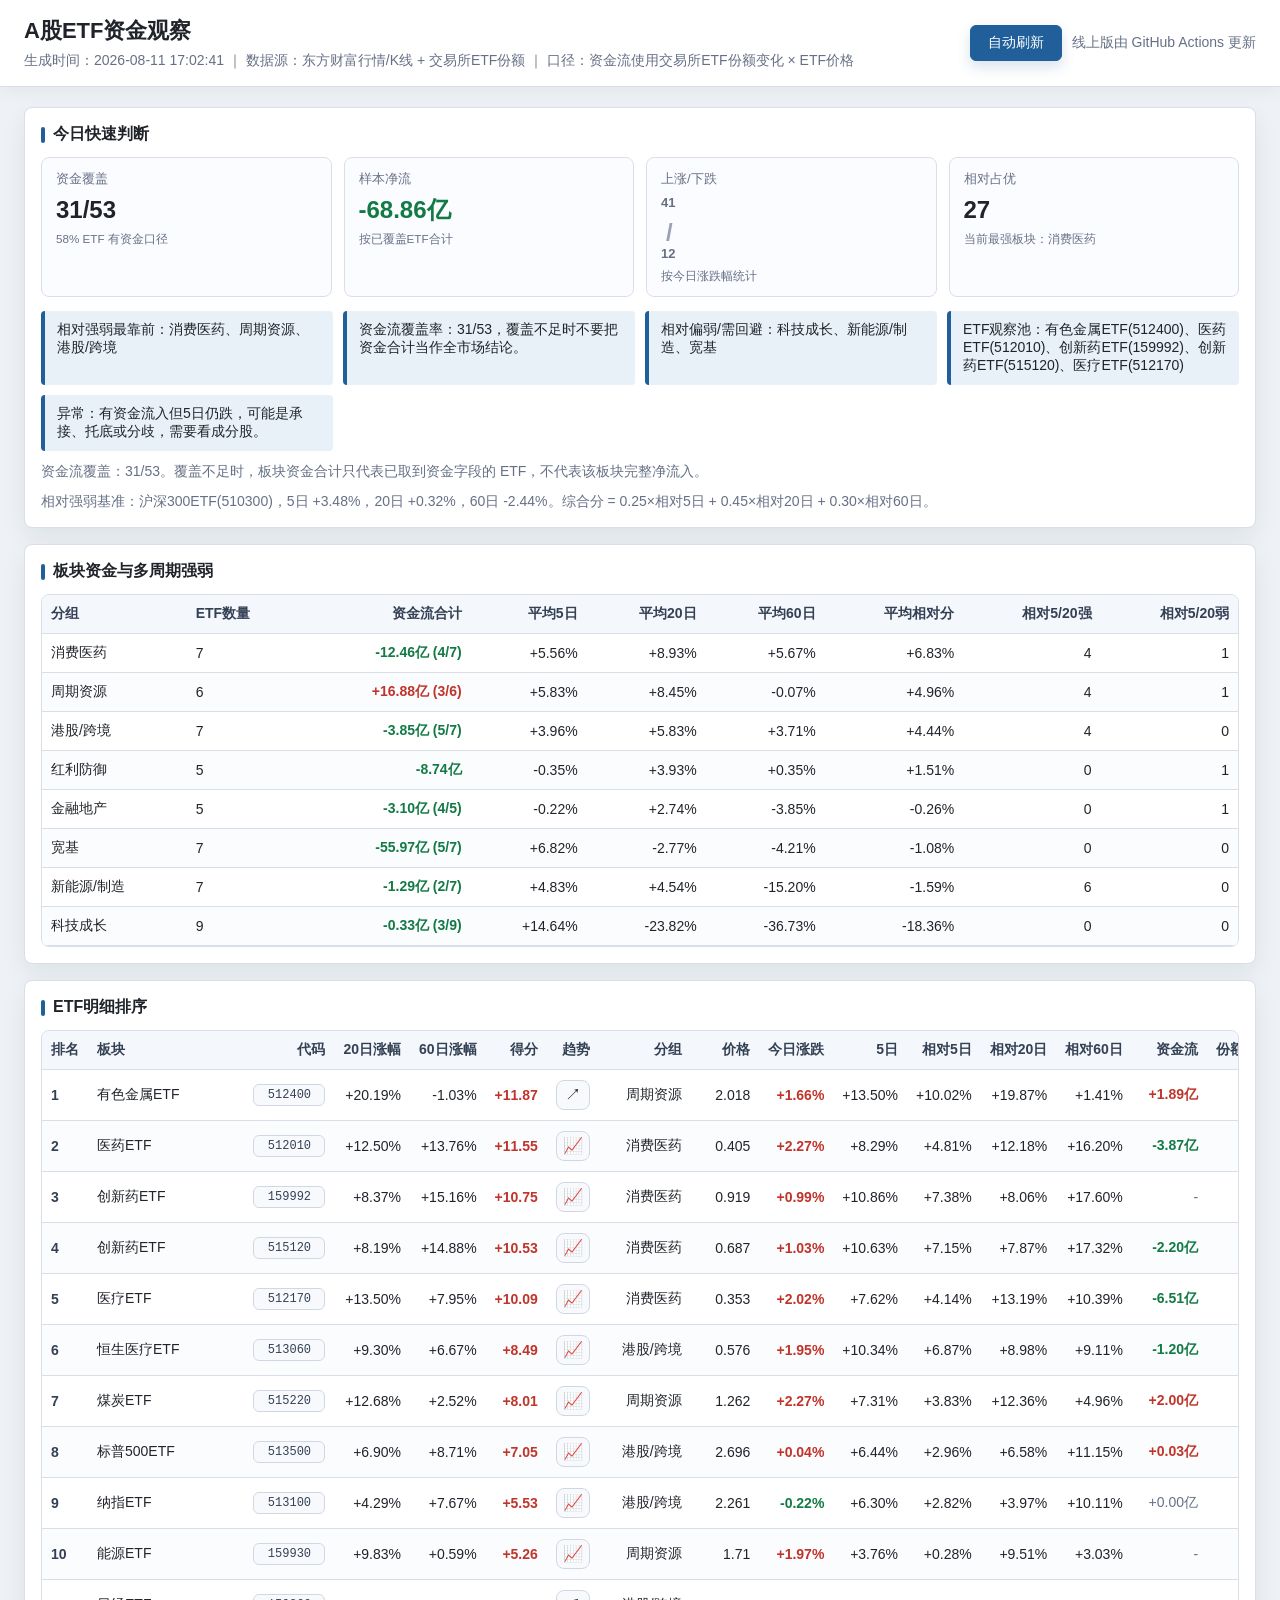
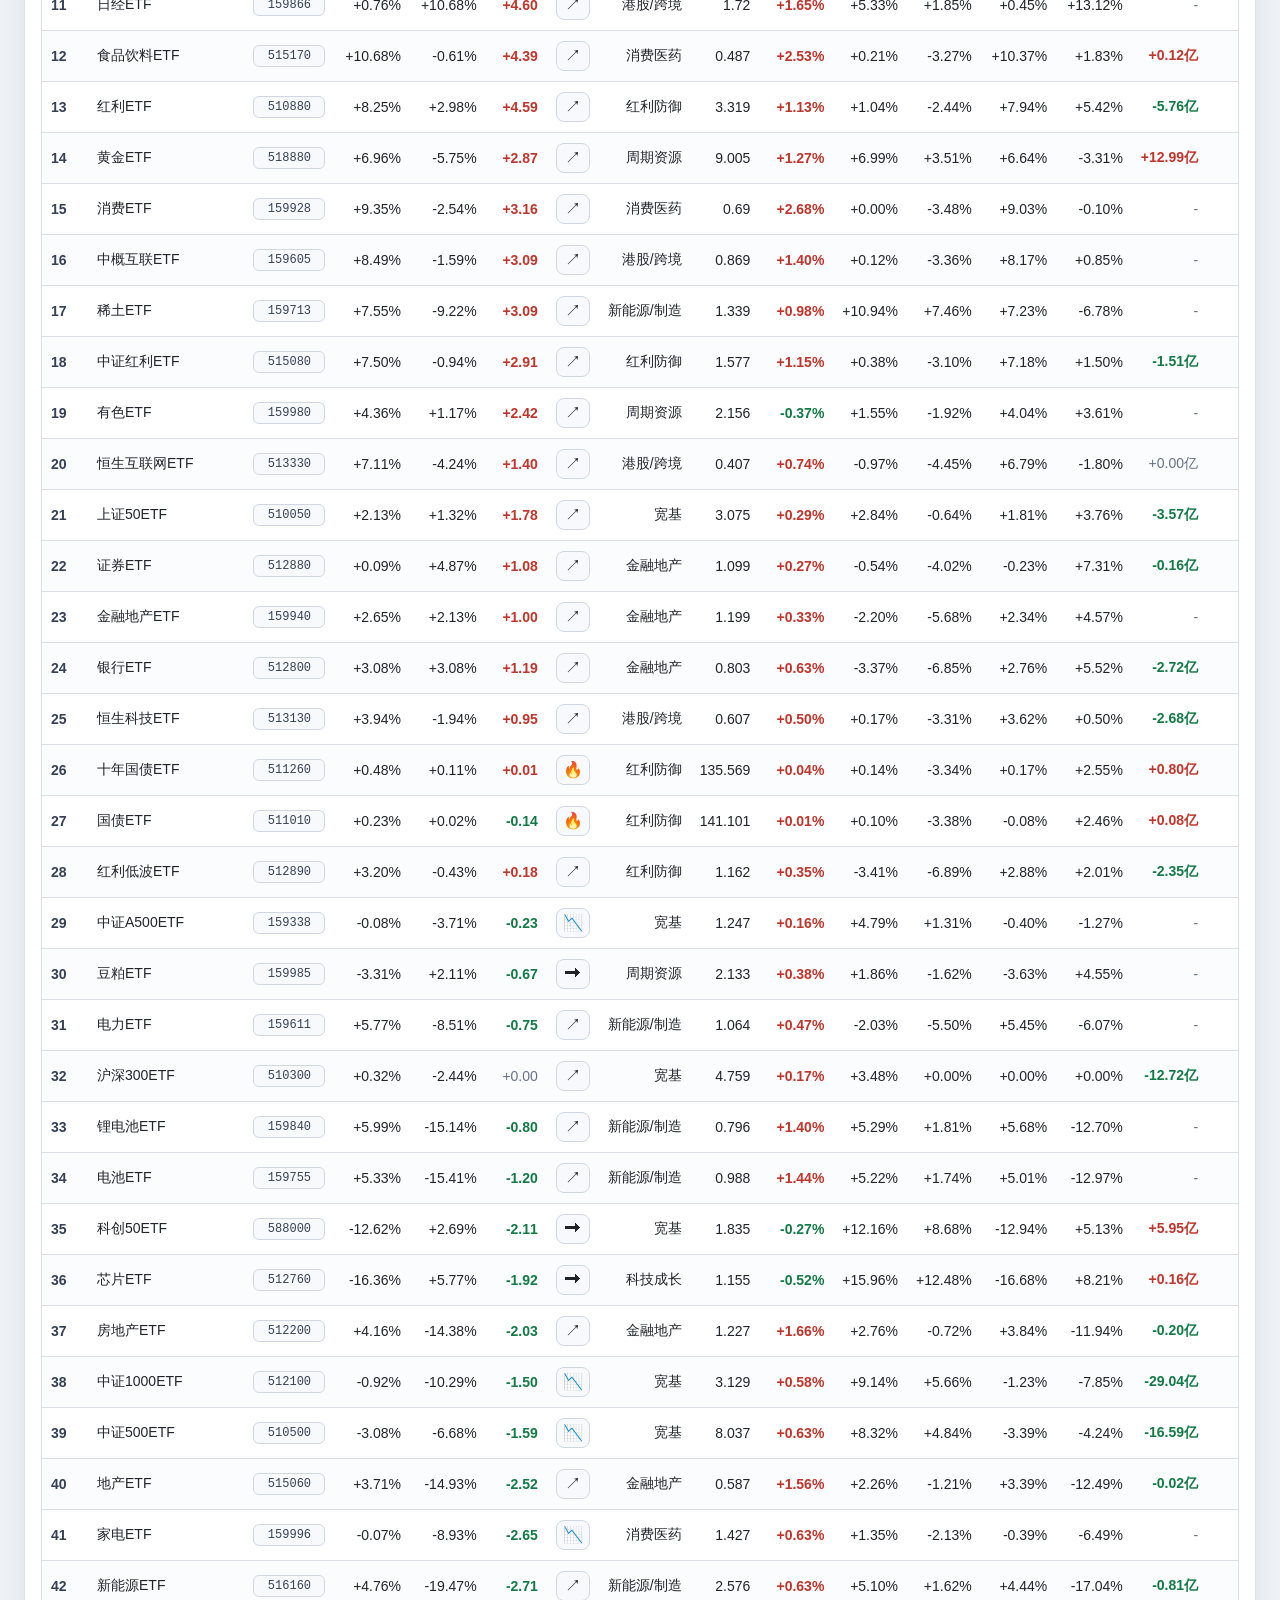
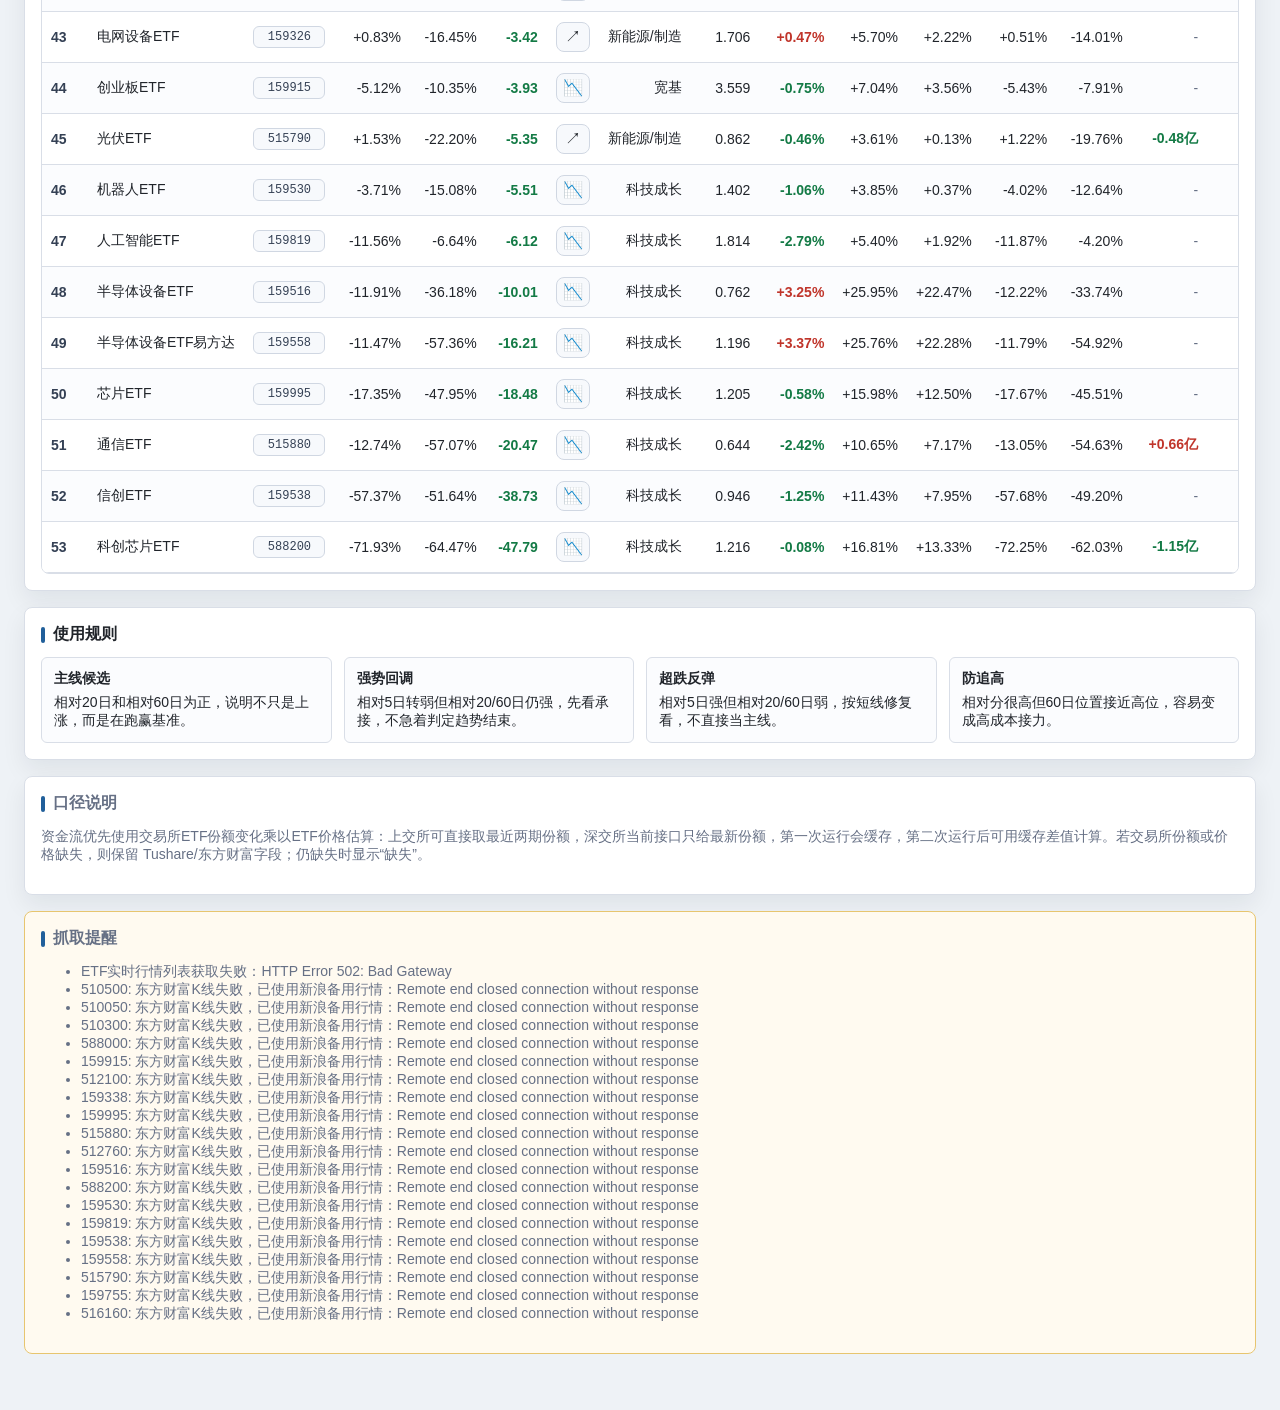
==== index.html @ 91d95149 "Build ETF dashboard for GitHub Pages" ====
<!doctype html>
<html lang="zh-CN">
<head>
  <meta charset="utf-8">
  <meta name="viewport" content="width=device-width, initial-scale=1">
  <meta http-equiv="refresh" content="0; url=reports/etf_dashboard.html">
  <title>A股ETF资金观察</title>
</head>
<body>
  <p><a href="reports/etf_dashboard.html">打开 A股ETF资金观察</a></p>
</body>
</html>
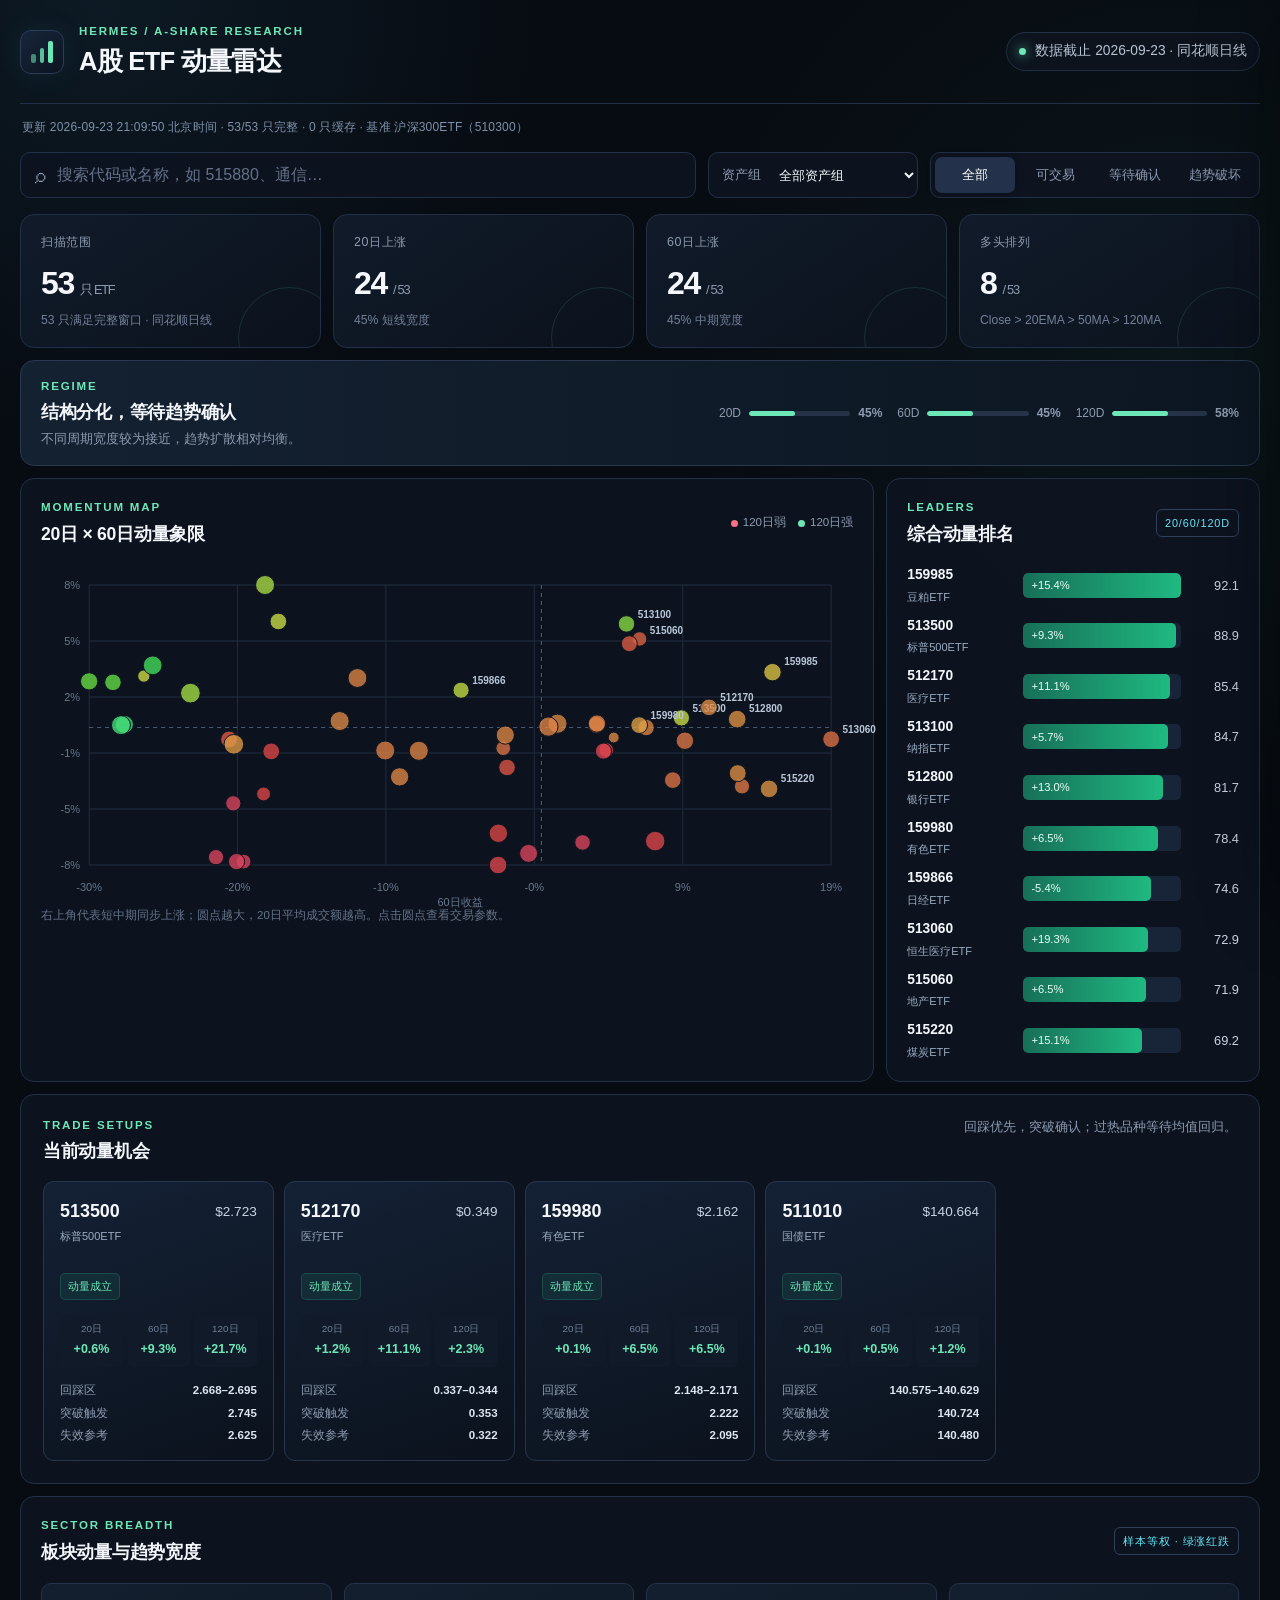
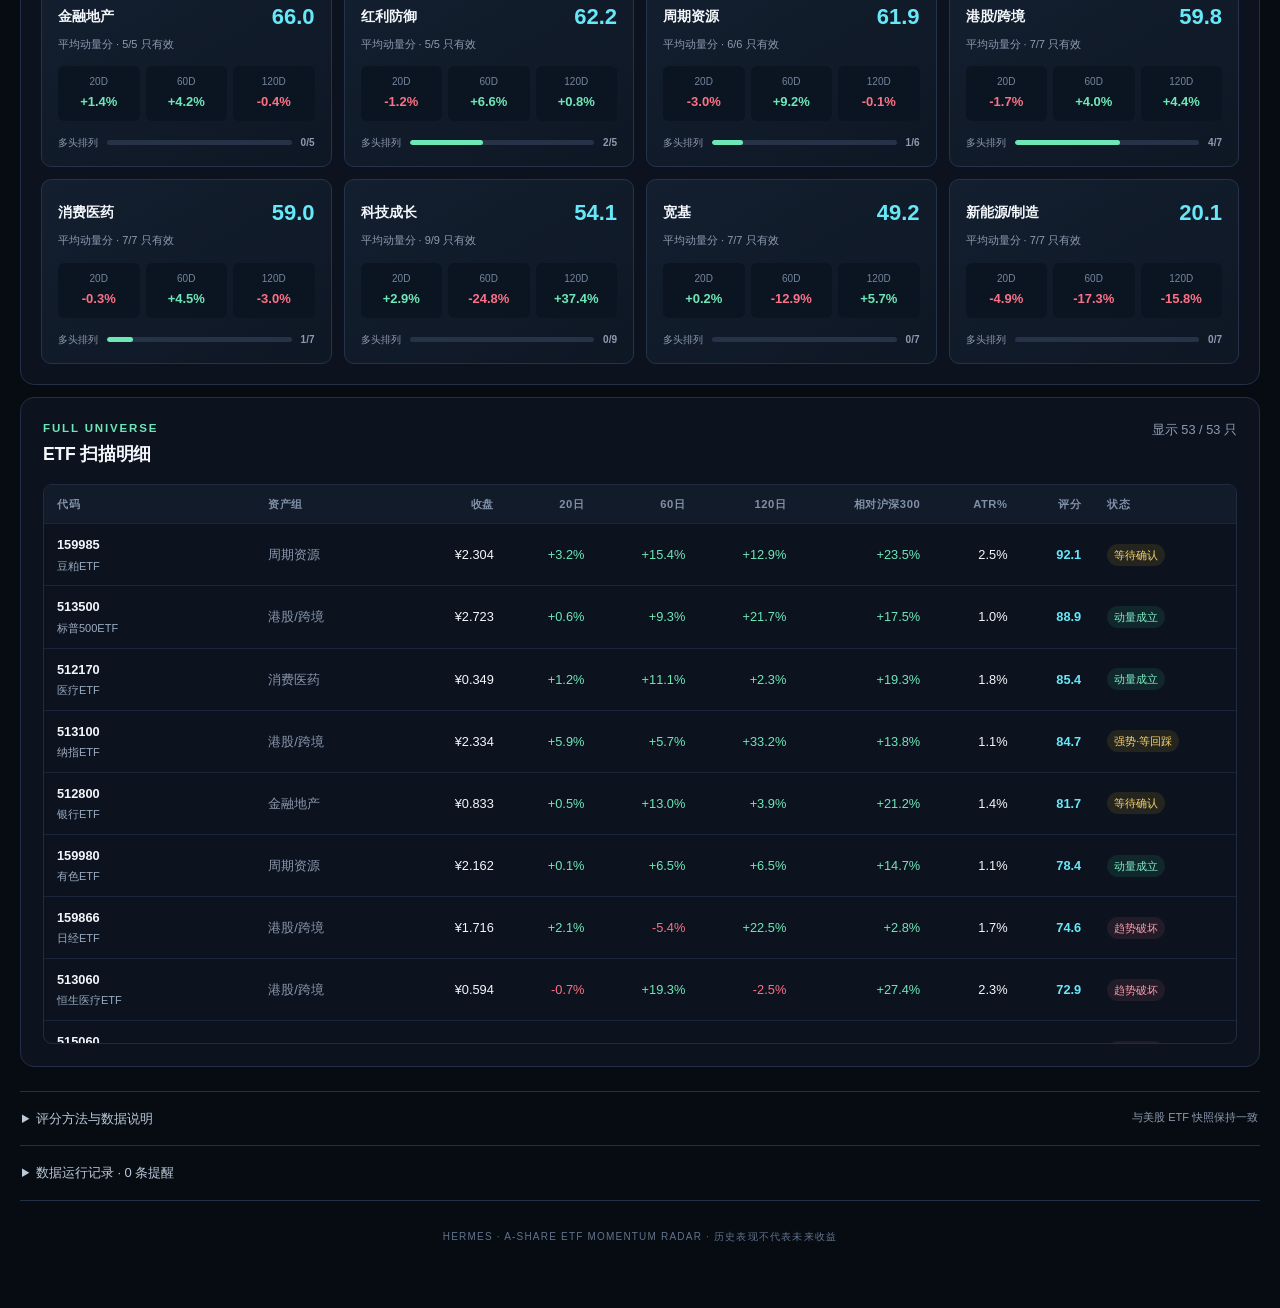
==== commit bad5e0e2: "Unify A-share ETF radar with US momentum model and Tonghuashun data" ====
--- a/index.html
+++ b/index.html
@@ -4,9 +4,9 @@
   <meta charset="utf-8">
   <meta name="viewport" content="width=device-width, initial-scale=1">
   <meta http-equiv="refresh" content="0; url=reports/etf_dashboard.html">
-  <title>A股ETF资金观察</title>
+  <title>A股 ETF 动量雷达</title>
 </head>
 <body>
-  <p><a href="reports/etf_dashboard.html">打开 A股ETF资金观察</a></p>
+  <p><a href="reports/etf_dashboard.html">打开 A股 ETF 动量雷达</a></p>
 </body>
 </html>
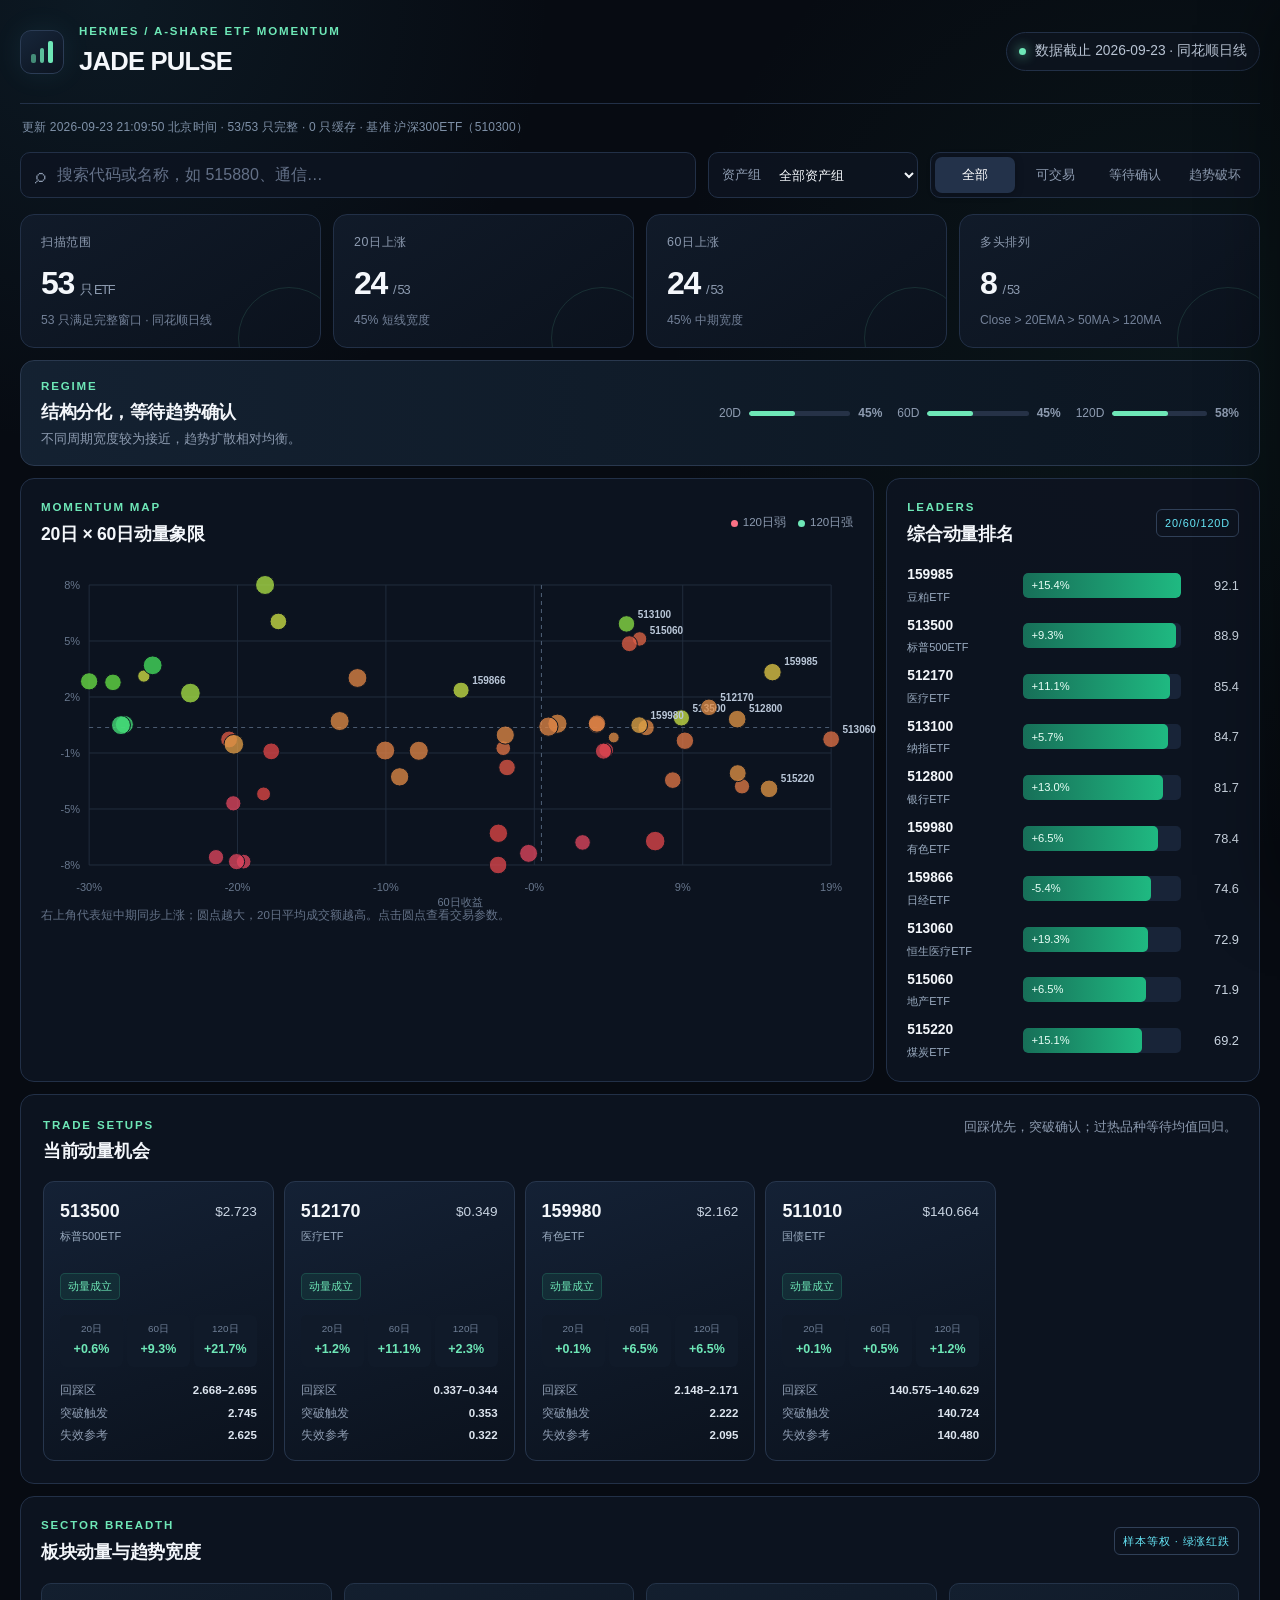
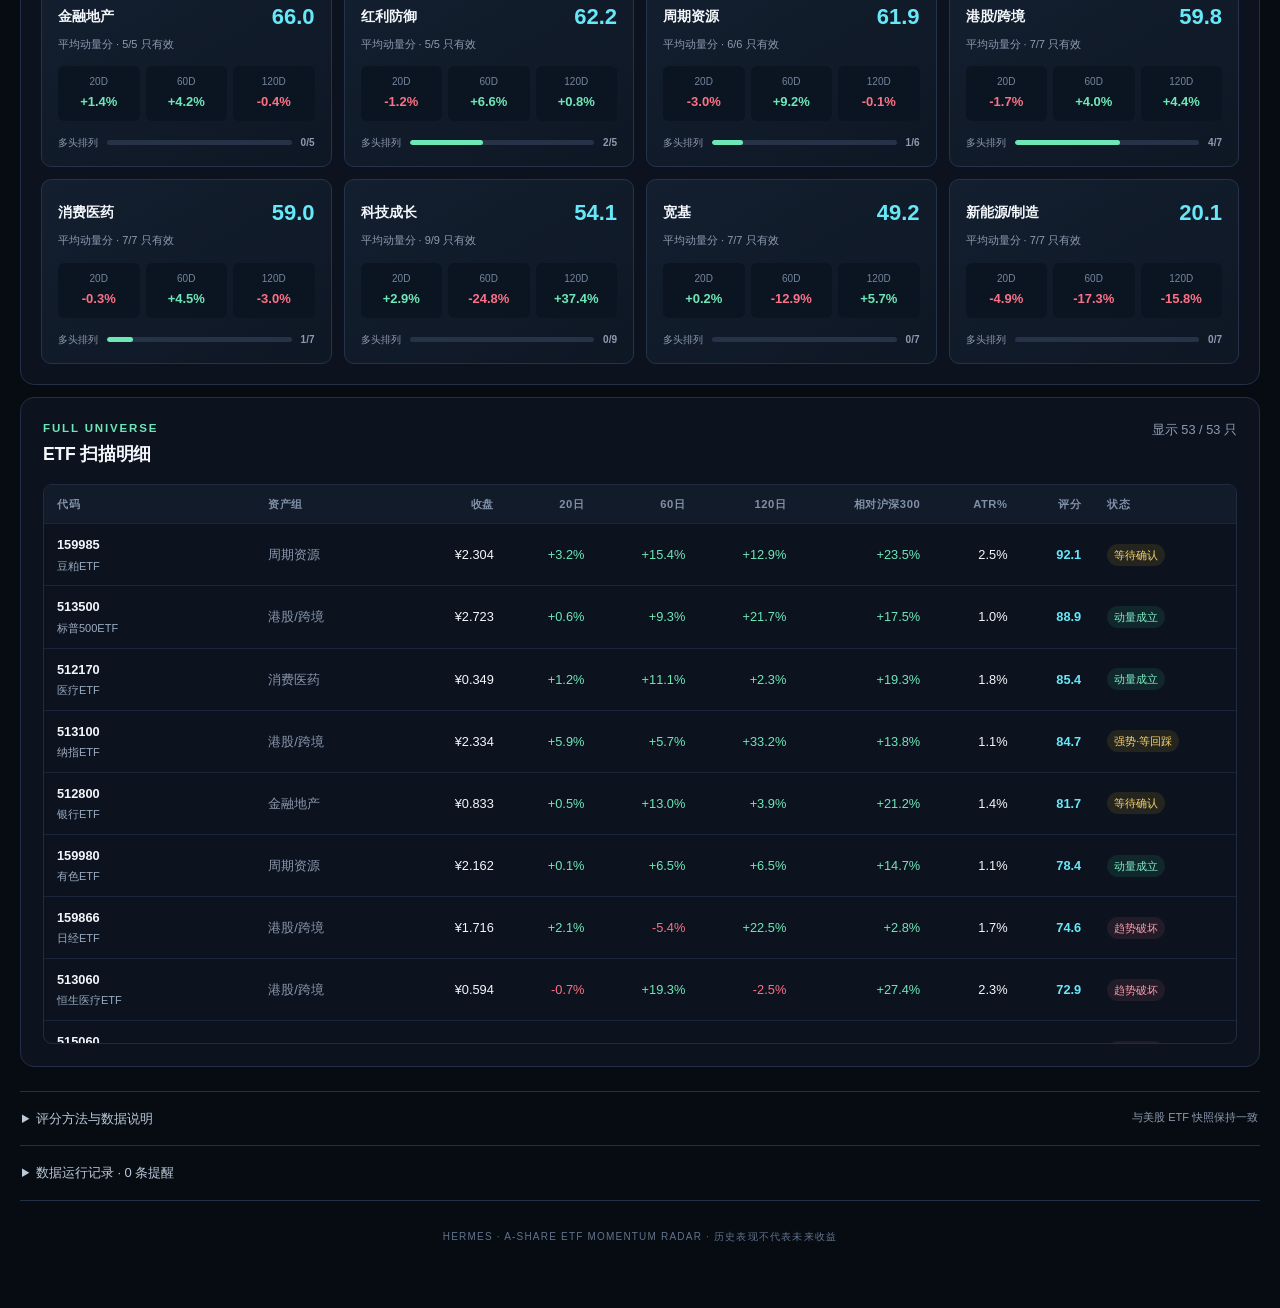
==== commit e0220584: "Brand the A-share ETF radar as JADE PULSE" ====
--- a/index.html
+++ b/index.html
@@ -4,9 +4,9 @@
   <meta charset="utf-8">
   <meta name="viewport" content="width=device-width, initial-scale=1">
   <meta http-equiv="refresh" content="0; url=reports/etf_dashboard.html">
-  <title>A股 ETF 动量雷达</title>
+  <title>JADE PULSE</title>
 </head>
 <body>
-  <p><a href="reports/etf_dashboard.html">打开 A股 ETF 动量雷达</a></p>
+  <p><a href="reports/etf_dashboard.html">打开 JADE PULSE</a></p>
 </body>
 </html>
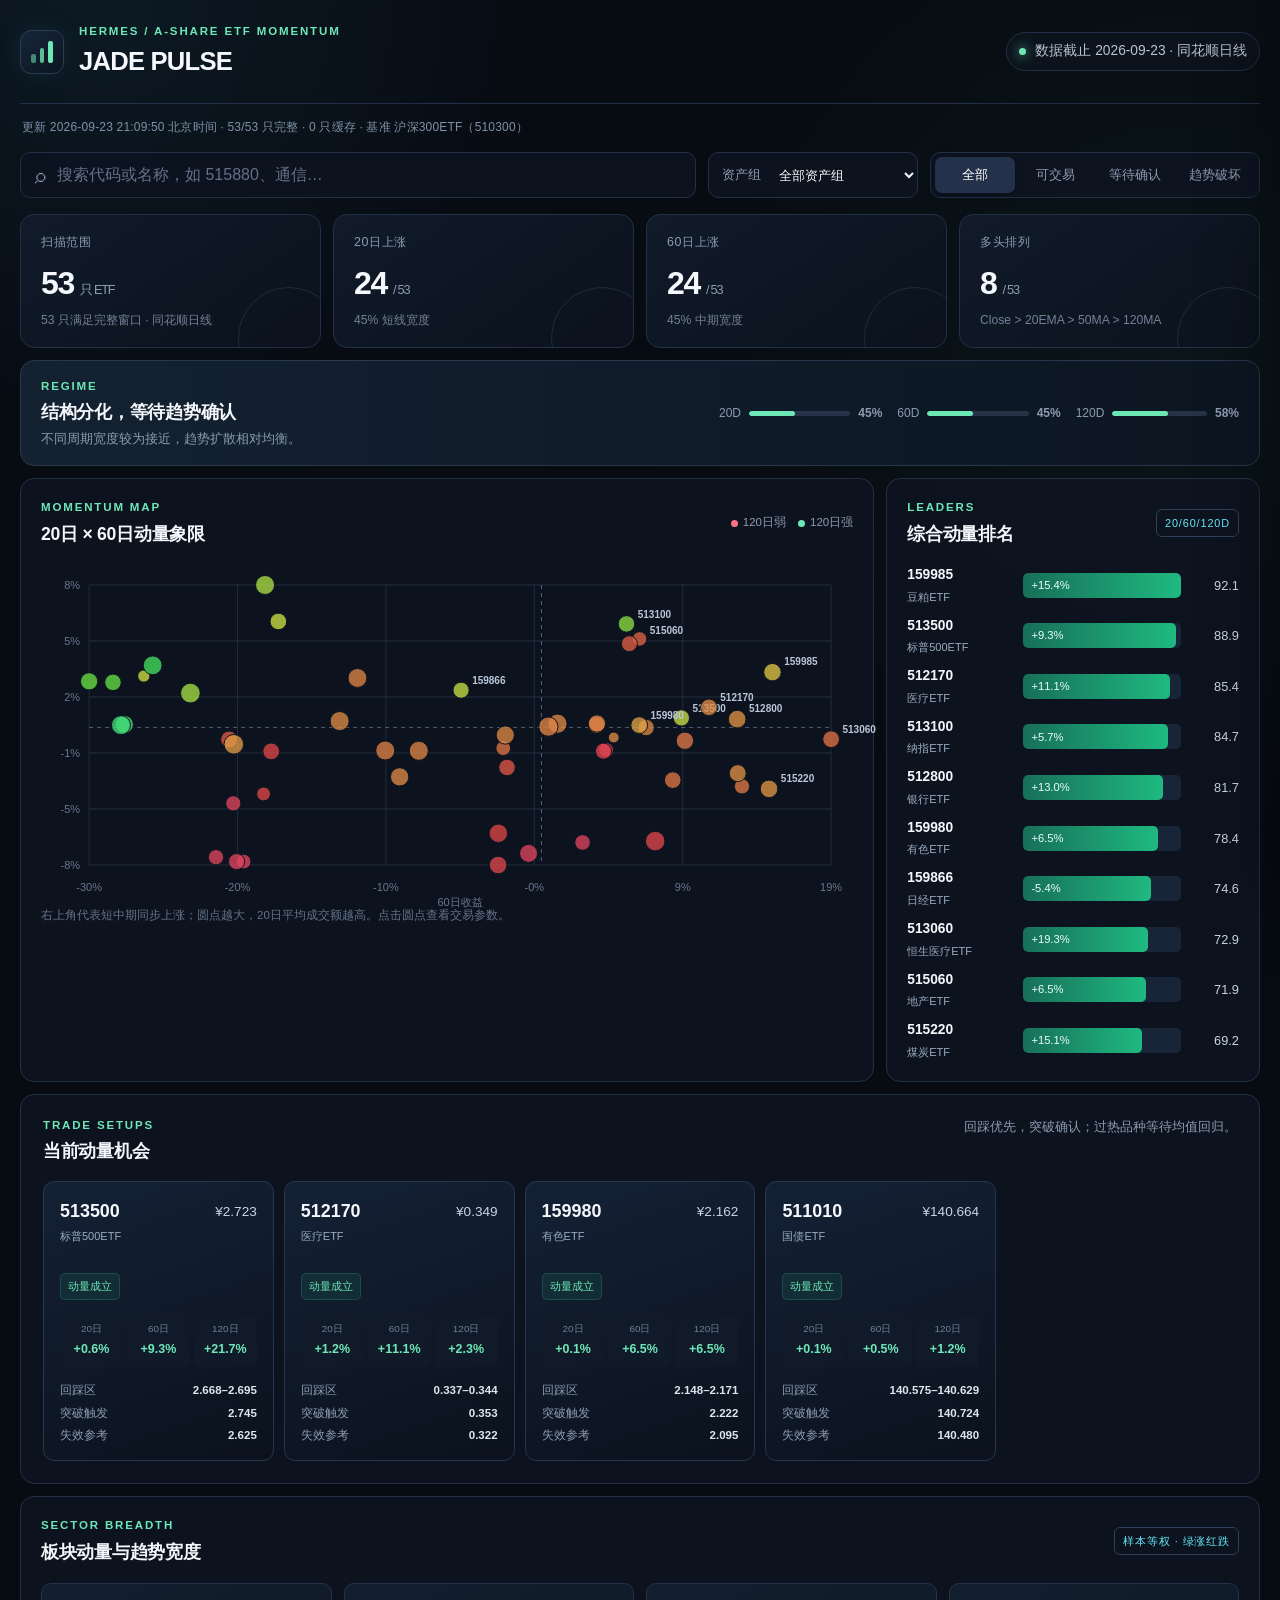
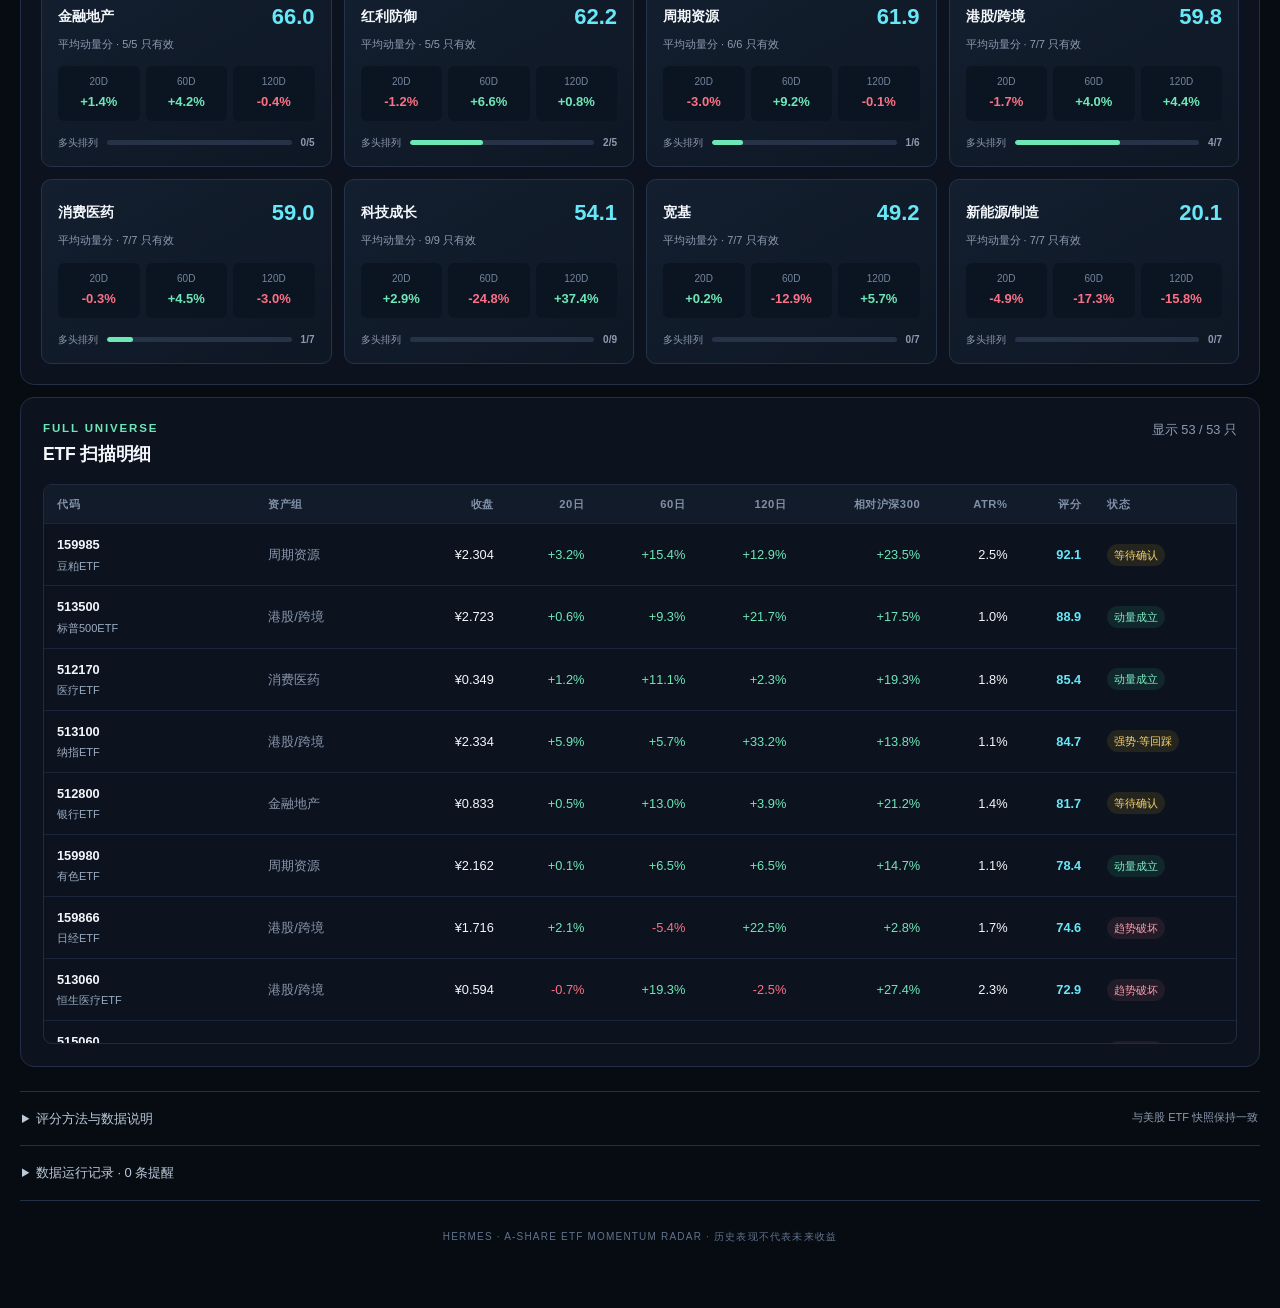
==== commit 710e4574: "Serve JADE PULSE directly at the site root" ====
--- a/index.html
+++ b/index.html
@@ -1,12 +1,438 @@
 <!doctype html>
 <html lang="zh-CN">
 <head>
-  <meta charset="utf-8">
-  <meta name="viewport" content="width=device-width, initial-scale=1">
-  <meta http-equiv="refresh" content="0; url=reports/etf_dashboard.html">
-  <title>JADE PULSE</title>
+  <meta charset="UTF-8" />
+  <meta name="viewport" content="width=device-width, initial-scale=1.0" />
+  <meta name="description" content="A股 ETF 20/60/120 日动量扫描，采用与美股快照一致的评分模型" />
+  <title>JADE PULSE · A-Share ETF Momentum</title>
+  <link rel="icon" type="image/svg+xml" href="data:image/svg+xml,%3Csvg xmlns='http://www.w3.org/2000/svg' viewBox='0 0 32 32'%3E%3Crect width='32' height='32' rx='8' fill='%23090f1c'/%3E%3Cpath d='M6 23l6-7 5 3 9-11' fill='none' stroke='%236ee7b7' stroke-width='3' stroke-linecap='round' stroke-linejoin='round'/%3E%3Ccircle cx='26' cy='8' r='2.5' fill='%23fbbf24'/%3E%3C/svg%3E" />
+  <style>:root {
+  color-scheme: dark;
+  --bg: #070b12;
+  --panel: #0d1420;
+  --panel-2: #111b2a;
+  --line: #223047;
+  --text: #f4f7fb;
+  --muted: #8d9bb0;
+  --green: #6ee7b7;
+  --green-deep: #1fb981;
+  --amber: #fbbf24;
+  --red: #fb7185;
+  --blue: #60a5fa;
+  --cyan: #67e8f9;
+  --radius: 14px;
+}
+
+* { box-sizing: border-box; }
+html { background: var(--bg); }
+body {
+  margin: 0;
+  min-width: 320px;
+  background:
+    radial-gradient(circle at 8% 0%, rgba(44, 107, 136, .15), transparent 28rem),
+    radial-gradient(circle at 92% 12%, rgba(35, 116, 86, .10), transparent 32rem),
+    var(--bg);
+  color: var(--text);
+  font-family: Inter, ui-sans-serif, -apple-system, BlinkMacSystemFont, "Segoe UI", "PingFang SC", "Microsoft YaHei", sans-serif;
+  font-size: 16px;
+  line-height: 1.5;
+}
+button, input, select { font: inherit; }
+button { color: inherit; }
+.page-shell { width: min(1560px, calc(100% - 40px)); margin: 0 auto; padding-bottom: 64px; }
+.topbar { min-height: 104px; display: flex; align-items: center; justify-content: space-between; border-bottom: 1px solid var(--line); }
+.brand { display: flex; align-items: center; gap: 15px; }
+.brand-mark { width: 44px; height: 44px; display: flex; gap: 4px; align-items: end; padding: 10px; background: linear-gradient(145deg,#17263a,#0c1420); border: 1px solid #2b3c55; border-radius: 11px; box-shadow: 0 0 30px rgba(103,232,249,.08); }
+.brand-mark span { flex: 1; border-radius: 2px; background: var(--green); }
+.brand-mark span:nth-child(1) { height: 38%; opacity: .55; }
+.brand-mark span:nth-child(2) { height: 67%; opacity: .8; }
+.brand-mark span:nth-child(3) { height: 100%; }
+h1, h2, p { margin: 0; }
+h1 { font-size: clamp(1.35rem, 2vw, 1.8rem); letter-spacing: -.03em; }
+h2 { font-size: 1.1rem; letter-spacing: -.015em; }
+.eyebrow, .section-kicker { color: var(--green); font-size: .72rem; font-weight: 750; letter-spacing: .16em; }
+.eyebrow { margin-bottom: 2px; }
+.asof { display: flex; align-items: center; gap: 9px; color: #b8c3d3; font-size: .86rem; padding: 8px 12px; border: 1px solid var(--line); border-radius: 999px; background: rgba(13,20,32,.8); }
+.live-dot { width: 7px; height: 7px; border-radius: 50%; background: var(--green); box-shadow: 0 0 12px var(--green); }
+.control-row { display: grid; grid-template-columns: minmax(260px, 1fr) 210px auto; gap: 12px; align-items: stretch; margin: 24px 0 16px; }
+.search-box, .select-wrap { height: 46px; display: flex; align-items: center; gap: 10px; border: 1px solid var(--line); border-radius: 10px; background: rgba(13,20,32,.88); color: var(--muted); }
+.search-box { padding: 0 14px; }
+.search-box span { font-size: 1.3rem; line-height: 1; }
+.search-box input { width: 100%; border: 0; outline: 0; background: transparent; color: var(--text); }
+.search-box input::placeholder { color: #637087; }
+.select-wrap { padding-left: 13px; font-size: .82rem; }
+.select-wrap select { flex: 1; height: 100%; border: 0; outline: 0; padding: 0 30px 0 4px; background: transparent; color: var(--text); }
+.segmented { display: flex; padding: 4px; border: 1px solid var(--line); border-radius: 10px; background: var(--panel); }
+.segmented button { min-width: 80px; border: 0; border-radius: 7px; background: transparent; color: var(--muted); cursor: pointer; font-size: .82rem; }
+.segmented button.active { background: #23324a; color: #fff; box-shadow: 0 1px 8px rgba(0,0,0,.28); }
+.kpi-grid { display: grid; grid-template-columns: repeat(4, 1fr); gap: 12px; }
+.kpi-card { position: relative; overflow: hidden; padding: 18px 20px; min-height: 116px; border: 1px solid var(--line); border-radius: var(--radius); background: linear-gradient(145deg,rgba(17,27,42,.96),rgba(11,18,29,.96)); }
+.kpi-card::after { content: ""; position: absolute; right: -20px; bottom: -42px; width: 100px; height: 100px; border: 1px solid rgba(110,231,183,.13); border-radius: 50%; }
+.kpi-label { color: var(--muted); font-size: .78rem; letter-spacing: .05em; }
+.kpi-value { display: flex; align-items: baseline; gap: 6px; margin-top: 7px; font-size: 2rem; font-weight: 720; letter-spacing: -.04em; }
+.kpi-value small { font-size: .8rem; color: var(--muted); font-weight: 500; }
+.kpi-foot { margin-top: 4px; font-size: .76rem; color: #738198; }
+.market-strip { display: flex; justify-content: space-between; align-items: center; gap: 30px; margin: 12px 0; padding: 17px 20px; border: 1px solid #29384e; border-radius: var(--radius); background: linear-gradient(90deg,rgba(21,34,51,.95),rgba(12,22,34,.95)); }
+.market-strip h2 { margin: 4px 0 3px; }
+.market-strip p:not(.section-kicker) { color: var(--muted); font-size: .82rem; }
+.breadth { min-width: min(100%, 520px); display: grid; grid-template-columns: repeat(3,1fr); gap: 15px; }
+.breadth-item { display: grid; grid-template-columns: auto 1fr auto; gap: 8px; align-items: center; color: var(--muted); font-size: .75rem; }
+.breadth-track { height: 5px; background: #263247; border-radius: 99px; overflow: hidden; }
+.breadth-fill { height: 100%; border-radius: 99px; background: var(--green); }
+.dashboard-grid { display: grid; grid-template-columns: minmax(0,1.6fr) minmax(320px,.7fr); gap: 12px; }
+.panel { min-height: 450px; padding: 20px; border: 1px solid var(--line); border-radius: var(--radius); background: rgba(13,20,32,.94); }
+.panel-head, .section-title-row { display: flex; justify-content: space-between; align-items: flex-start; gap: 20px; }
+.panel-head h2, .section-title-row h2 { margin-top: 4px; }
+.legend { display: flex; gap: 12px; color: var(--muted); font-size: .72rem; }
+.legend span { display: flex; align-items: center; gap: 5px; }
+.legend i { width: 7px; height: 7px; border-radius: 50%; }
+.legend .cool { background: var(--red); }.legend .hot { background: var(--green); }
+.badge { padding: 5px 8px; border: 1px solid #304058; border-radius: 6px; color: var(--cyan); font-size: .68rem; letter-spacing: .08em; }
+.chart-wrap { height: 340px; margin-top: 12px; }
+.chart-wrap svg { width: 100%; height: 100%; overflow: visible; }
+.axis-label { fill: #68778d; font-size: 11px; }
+.grid-line { stroke: #202c3d; stroke-width: 1; }
+.zero-line { stroke: #4a5a70; stroke-width: 1.1; stroke-dasharray: 4 4; }
+.dot { cursor: pointer; transition: opacity .16s, stroke-width .16s; }
+.dot:hover, .dot.selected { stroke: #fff; stroke-width: 2.2; opacity: 1; }
+.dot-label { fill: #bac7d8; font-size: 10px; font-weight: 650; pointer-events: none; }
+.chart-note { color: #647288; font-size: .72rem; }
+.leader-list { display: grid; gap: 10px; margin-top: 18px; }
+.leader { display: grid; grid-template-columns: 40px 1fr 48px; gap: 10px; align-items: center; cursor: pointer; }
+.leader-code { font-weight: 720; font-size: .86rem; }
+.leader-track { height: 25px; background: #182438; border-radius: 5px; overflow: hidden; }
+.leader-fill { height: 100%; display: flex; align-items: center; padding-left: 8px; border-radius: 5px; background: linear-gradient(90deg,#176f58,var(--green-deep)); color: #eafff7; font-size: .7rem; min-width: 2px; }
+.leader-score { text-align: right; font-variant-numeric: tabular-nums; color: #cbd5e1; font-size: .8rem; }
+.opportunity-section, .table-section { margin-top: 12px; padding: 22px; border: 1px solid var(--line); border-radius: var(--radius); background: rgba(13,20,32,.94); }
+.section-title-row > p { color: var(--muted); font-size: .8rem; }
+.opportunity-grid { display: grid; grid-template-columns: repeat(5,1fr); gap: 10px; margin-top: 17px; }
+.opp-card { position: relative; min-height: 210px; padding: 16px; border: 1px solid #27364d; border-radius: 11px; background: linear-gradient(160deg,#142135,#0b121d); cursor: pointer; transition: transform .16s,border-color .16s; }
+.opp-card:hover { transform: translateY(-2px); border-color: #3d5574; }
+.opp-top { display: flex; justify-content: space-between; align-items: center; }
+.opp-code { font-size: 1.2rem; font-weight: 760; }
+.opp-price { color: #c9d4e2; font-variant-numeric: tabular-nums; font-size: .85rem; }
+.status-chip { display: inline-flex; margin-top: 12px; padding: 4px 7px; border-radius: 5px; color: var(--green); background: rgba(45,190,135,.1); border: 1px solid rgba(70,220,164,.18); font-size: .68rem; }
+.return-row { display: grid; grid-template-columns: repeat(3,1fr); gap: 4px; margin: 15px 0; }
+.return-cell { padding: 7px 5px; border-radius: 6px; background: #101a29; text-align: center; }
+.return-cell span { display: block; color: #708098; font-size: .62rem; }
+.return-cell strong { font-size: .78rem; font-variant-numeric: tabular-nums; }
+.positive { color: var(--green); }.negative { color: var(--red); }
+.level-row { display: flex; justify-content: space-between; gap: 8px; color: var(--muted); font-size: .72rem; margin-top: 5px; }
+.level-row b { color: #dde5ef; font-weight: 600; font-variant-numeric: tabular-nums; }
+.table-wrap { margin-top: 16px; max-height: 560px; overflow: auto; border: 1px solid #202d40; border-radius: 9px; }
+table { width: 100%; border-collapse: collapse; min-width: 940px; font-size: .8rem; }
+thead { position: sticky; top: 0; z-index: 2; background: #111b2a; }
+th { color: #8190a7; font-size: .7rem; font-weight: 650; letter-spacing: .05em; cursor: pointer; }
+th, td { padding: 11px 13px; border-bottom: 1px solid #1b2738; text-align: left; white-space: nowrap; }
+tbody tr { transition: background .12s; cursor: pointer; }
+tbody tr:hover { background: #121f31; }
+td.num, th.num { text-align: right; font-variant-numeric: tabular-nums; }
+.ticker-cell { font-weight: 730; color: #f2f6fb; }
+.group-label { color: #8998ae; }
+.score-cell { color: var(--cyan); font-weight: 700; }
+.table-chip { display: inline-flex; padding: 3px 7px; border-radius: 99px; font-size: .67rem; }
+.table-chip.momentum { color: #80efc7; background: rgba(52,211,153,.1); }
+.table-chip.wait { color: #fcd66b; background: rgba(251,191,36,.1); }
+.table-chip.avoid { color: #f99aab; background: rgba(251,113,133,.09); }
+.detail-drawer { position: fixed; z-index: 20; top: 0; right: 0; width: min(430px,92vw); height: 100%; padding: 34px 28px; transform: translateX(105%); transition: transform .24s ease; border-left: 1px solid #314158; background: #0b121d; box-shadow: -25px 0 70px rgba(0,0,0,.42); overflow-y: auto; }
+.detail-drawer.open { transform: translateX(0); }
+.drawer-backdrop { position: fixed; z-index: 19; inset: 0; pointer-events: none; opacity: 0; background: rgba(0,0,0,.52); transition: opacity .2s; }
+.drawer-backdrop.open { opacity: 1; pointer-events: auto; }
+.drawer-close { position: absolute; top: 16px; right: 18px; width: 35px; height: 35px; border: 1px solid var(--line); border-radius: 50%; background: transparent; cursor: pointer; font-size: 1.35rem; }
+.detail-code { font-size: 2.1rem; margin: 14px 0 0; }
+.detail-meta { color: var(--muted); font-size: .82rem; }
+.detail-score { margin: 24px 0; padding: 18px; border-radius: 10px; background: linear-gradient(130deg,#12382f,#10202b); }
+.detail-score b { font-size: 2rem; color: var(--green); }.detail-score span { color: #9aabbe; margin-left: 8px; }
+.detail-grid { display: grid; grid-template-columns: 1fr 1fr; gap: 9px; }
+.detail-stat { padding: 12px; border: 1px solid #223148; border-radius: 8px; background: #101927; }
+.detail-stat span { display: block; color: var(--muted); font-size: .7rem; }.detail-stat b { font-size: .95rem; }
+.trade-plan { margin-top: 22px; padding-top: 20px; border-top: 1px solid var(--line); }
+.trade-plan h3 { margin: 0 0 12px; font-size: 1rem; }
+.trade-step { display: grid; grid-template-columns: 26px 1fr; gap: 10px; margin: 12px 0; color: #c7d1df; font-size: .82rem; }
+.trade-step i { display: grid; place-items: center; width: 24px; height: 24px; border-radius: 6px; background: #17263a; color: var(--green); font-style: normal; font-size: .68rem; }
+.tooltip { position: fixed; z-index: 50; display: none; pointer-events: none; padding: 8px 10px; border: 1px solid #40516b; border-radius: 7px; background: rgba(7,11,18,.96); box-shadow: 0 8px 28px rgba(0,0,0,.3); color: #e7edf5; font-size: .72rem; }
+.error-state { margin: 80px auto; max-width: 620px; text-align: center; color: var(--red); }
+
+@media (max-width: 1100px) {
+  .control-row { grid-template-columns: 1fr 200px; }.segmented { grid-column: 1/-1; }
+  .dashboard-grid { grid-template-columns: 1fr; }.leader-panel { min-height: auto; }
+  .leader-list { grid-template-columns: 1fr 1fr; }
+  .opportunity-grid { grid-template-columns: repeat(3,1fr); }
+}
+@media (max-width: 720px) {
+  .page-shell { width: min(100% - 24px,1560px); }
+  .topbar { min-height: 0; padding: 14px 0; flex-wrap: wrap; gap: 9px; }
+  .brand { width: 100%; }.brand-mark { width: 39px; height: 39px; padding: 9px; }.brand h1 { font-size: 1.22rem; white-space: nowrap; }
+  .eyebrow { display: none; }.asof { padding: 6px 9px; font-size: .72rem; }
+  .control-row { grid-template-columns: 1fr; margin-top: 16px; }.segmented { grid-column: auto; display: grid; grid-template-columns: 1fr 1fr; gap: 3px; }.segmented button { min-width: 0; height: 36px; }
+  .kpi-grid { grid-template-columns: 1fr 1fr; }.kpi-card { min-height: 104px; padding: 15px; }.kpi-value { font-size: 1.65rem; }
+  .market-strip { align-items: flex-start; flex-direction: column; }.breadth { width: 100%; grid-template-columns: 1fr; }
+  .panel { padding: 15px; min-height: 400px; }.chart-wrap { height: 300px; }
+  .leader-list { grid-template-columns: 1fr; }.opportunity-grid { grid-template-columns: 1fr; }
+  .opportunity-section,.table-section { padding: 16px; }.section-title-row { align-items: flex-start; flex-direction: column; gap: 5px; }
+}
+
+/* Keep names subordinate to tickers, with a readable two-line cell. */
+.ticker-code { display: block; }
+.ticker-name { display: block; margin-top: 4px; color: #9aabc0; font-size: 11px; font-weight: 400; line-height: 1.45; white-space: normal; min-width: 120px; max-width: 195px; }
+
+/* ETF names in ranking and opportunity cards. */
+.leader { grid-template-columns: minmax(105px, 32%) minmax(0, 1fr) 48px; }
+.leader-identity, .opp-identity { min-width: 0; }
+.leader-code, .opp-code { display: block; }
+.leader-name, .opp-name { display: block; margin-top: 4px; color: #9aabc0; font-size: 11px; font-weight: 400; line-height: 1.45; overflow-wrap: anywhere; }
+.opp-top { align-items: flex-start; gap: 12px; }
+.opp-price { flex-shrink: 0; padding-top: 4px; }
+.opp-name { min-height: 32px; }
+/* A-share companion: same visual system, fuller sector context. */
+.data-quality{color:#7f91a8;font-size:12px;padding:14px 2px 0;letter-spacing:.015em}.data-quality.warning{color:var(--amber)}
+.control-row{margin-top:16px}.sector-section{margin-top:12px;min-height:0}.sector-grid{display:grid;grid-template-columns:repeat(4,minmax(0,1fr));gap:12px;margin-top:18px}.sector-card{padding:16px;border:1px solid #243349;border-radius:10px;background:linear-gradient(150deg,#131f2f,#0e1724)}.sector-top{display:flex;align-items:center;justify-content:space-between;gap:12px}.sector-top>b{font-size:14px}.sector-top>strong{color:var(--cyan);font-size:22px;font-variant-numeric:tabular-nums}.sector-meta{color:var(--muted);font-size:11px;margin:3px 0 14px}.sector-returns{display:grid;grid-template-columns:repeat(3,1fr);gap:6px}.sector-returns>div{padding:8px 2px;text-align:center;background:#0b1421;border-radius:6px}.sector-returns span{display:block;font-size:10px;color:#73869d}.sector-returns b{font-size:13px;font-variant-numeric:tabular-nums}.sector-foot{display:grid;grid-template-columns:auto 1fr auto;align-items:center;gap:9px;font-size:10px;color:var(--muted);margin-top:14px}.method-panel{margin-top:24px;border-top:1px solid var(--line)}.method-panel details{border-bottom:1px solid var(--line);padding:17px 2px;font-size:13px;color:var(--muted)}summary{cursor:pointer;color:#bccada}summary span{float:right;font-size:11px;color:var(--muted)}.method-grid{display:grid;grid-template-columns:1fr 1fr;gap:16px 32px;padding:18px 4px}.method-grid h3{color:#bfcedf;font-size:13px;margin:0 0 6px}.method-grid p{line-height:1.9;font-size:12px}.footer-note{text-align:center;font-size:10px;letter-spacing:1.2px;color:#61738b;margin-top:28px}.empty-note{grid-column:1/-1;color:var(--muted);padding:25px 0;font-size:13px}button:focus-visible,input:focus-visible,select:focus-visible,[tabindex]:focus-visible{outline:2px solid var(--cyan);outline-offset:4px}.leader{min-height:38px}.opp-code{font-size:1.12rem}.chart-wrap{margin-top:20px}.panel-head{align-items:center}
+@media(max-width:1100px){.sector-grid{grid-template-columns:repeat(2,minmax(0,1fr))}}@media(max-width:720px){.sector-grid{grid-template-columns:1fr 1fr;gap:8px}.sector-card{padding:11px}.sector-top>b{font-size:12px}.sector-top>strong{font-size:19px}.sector-returns b{font-size:11px}.sector-meta{font-size:10px}.method-grid{grid-template-columns:1fr}summary span{display:none}.data-quality{font-size:11px;line-height:1.9}.panel-head{gap:10px}.legend{gap:5px;font-size:10px}}
+</style>
 </head>
 <body>
-  <p><a href="reports/etf_dashboard.html">打开 JADE PULSE</a></p>
+  <div class="page-shell">
+    <header class="topbar">
+      <div class="brand">
+        <div class="brand-mark" aria-hidden="true"><span></span><span></span><span></span></div>
+        <div>
+          <p class="eyebrow">HERMES / A-SHARE ETF MOMENTUM</p>
+          <h1>JADE PULSE</h1>
+        </div>
+      </div>
+      <div class="asof"><span class="live-dot"></span><span id="asOf">载入数据中</span></div>
+    </header>
+
+    <main>
+      <div class="data-quality" id="dataQuality" role="status"></div>
+      <section class="control-row" aria-label="筛选工具">
+        <label class="search-box">
+          <span aria-hidden="true">⌕</span>
+          <input id="searchInput" type="search" placeholder="搜索代码或名称，如 515880、通信…" autocomplete="off" />
+        </label>
+        <label class="select-wrap">
+          <span>资产组</span>
+          <select id="groupSelect"><option value="all">全部资产组</option></select>
+        </label>
+        <div class="segmented" id="setupFilter" aria-label="交易状态筛选">
+          <button type="button" data-setup="all" class="active">全部</button>
+          <button type="button" data-setup="actionable">可交易</button>
+          <button type="button" data-setup="watch">等待确认</button>
+          <button type="button" data-setup="avoid">趋势破坏</button>
+        </div>
+      </section>
+
+      <section class="kpi-grid" id="kpiGrid" aria-label="市场宽度概览"></section>
+
+      <section class="market-strip">
+        <div>
+          <p class="section-kicker">REGIME</p>
+          <h2 id="regimeTitle">多周期动量观察</h2>
+          <p id="regimeCopy">正在分析市场宽度…</p>
+        </div>
+        <div class="breadth" id="breadthBars" aria-label="上涨比例"></div>
+      </section>
+
+      <section class="dashboard-grid">
+        <article class="panel scatter-panel">
+          <div class="panel-head">
+            <div><p class="section-kicker">MOMENTUM MAP</p><h2>20日 × 60日动量象限</h2></div>
+            <div class="legend"><span><i class="cool"></i>120日弱</span><span><i class="hot"></i>120日强</span></div>
+          </div>
+          <div class="chart-wrap" id="scatterChart" role="img" aria-label="ETF 20日和60日收益散点图"></div>
+          <p class="chart-note">右上角代表短中期同步上涨；圆点越大，20日平均成交额越高。点击圆点查看交易参数。</p>
+        </article>
+
+        <article class="panel leader-panel">
+          <div class="panel-head">
+            <div><p class="section-kicker">LEADERS</p><h2>综合动量排名</h2></div>
+            <span class="badge">20/60/120D</span>
+          </div>
+          <div class="leader-list" id="leaderList"></div>
+        </article>
+      </section>
+
+      <section class="opportunity-section">
+        <div class="section-title-row">
+          <div><p class="section-kicker">TRADE SETUPS</p><h2>当前动量机会</h2></div>
+          <p>回踩优先，突破确认；过热品种等待均值回归。</p>
+        </div>
+        <div class="opportunity-grid" id="opportunityGrid"></div>
+      </section>
+
+      <section class="sector-section panel">
+        <div class="panel-head"><div><p class="section-kicker">SECTOR BREADTH</p><h2>板块动量与趋势宽度</h2></div><span class="badge">样本等权 · 绿涨红跌</span></div>
+        <div class="sector-grid" id="sectorGrid"></div>
+      </section>
+      <section class="table-section">
+        <div class="section-title-row">
+          <div><p class="section-kicker">FULL UNIVERSE</p><h2>ETF 扫描明细</h2></div>
+          <p id="resultCount"></p>
+        </div>
+        <div class="table-wrap">
+          <table>
+            <thead><tr>
+              <th data-sort="ticker">代码</th><th data-sort="group">资产组</th>
+              <th data-sort="close" class="num">收盘</th><th data-sort="r20" class="num">20日</th>
+              <th data-sort="r60" class="num">60日</th><th data-sort="r120" class="num">120日</th>
+              <th data-sort="rs60" class="num">相对沪深300</th><th data-sort="atr_pct" class="num">ATR%</th>
+              <th data-sort="score" class="num">评分</th><th data-sort="setup">状态</th>
+            </tr></thead>
+            <tbody id="tableBody"></tbody>
+          </table>
+        </div>
+      </section>
+      <section class="method-panel">
+        <details><summary>评分方法与数据说明 <span>与美股 ETF 快照保持一致</span></summary>
+          <div class="method-grid"><div><h3>同一个动量框架</h3><p>20 / 60 / 120日收益在完整有效观察池中的百分位，分别乘以30% / 40% / 30%，基础分乘100。多头排列加5分，60日跑赢沪深300ETF加3分，距EMA20超过2.5倍ATR扣8分。综合分可能超过100，不是胜率。搜索和筛选不重算评分。</p></div>
+          <div><h3>同一套趋势条件</h3><p>Close &gt; EMA20 &gt; SMA50 &gt; SMA120 视为多头排列。三个周期收益均为正、多头排列且60日跑赢基准，划为动量成立；过热则等待回踩。趋势条件不满足但中长期收益与50日均线仍支持时，进入回踩观察。</p></div>
+          <div><h3>统一同花顺前复权日线</h3><p>所有行情仅从同花顺金融API获取；基准使用510300。至少121根、相同交易日窗口才参与评分，缺失保留为空。失败时仅回退同源缓存并标记。成交额取接口真实成交额20日平均；币种人民币。收盘前运行会排除未完成日线。</p></div>
+          <div><h3>观察范围与边界</h3><p>精选53只境内上市ETF，包含A股、跨境、商品和债券，非全市场。采用与美股快照一样的跨资产观察池评分；跨境产品有交易时差和溢价风险。价格区间为规则计算的观察参考，不是交易指令。工作日北京时间19:00计划更新，调度可能延迟。</p></div></div>
+        </details>
+        <details><summary id="healthSummary">数据运行记录</summary><div id="healthLog"></div></details>
+        <p class="footer-note">HERMES · A-SHARE ETF MOMENTUM RADAR · 历史表现不代表未来收益</p>
+      </section>
+    </main>
+  </div>
+
+  <aside class="detail-drawer" id="detailDrawer" role="dialog" aria-modal="true" aria-label="ETF详情" aria-hidden="true" inert>
+    <button class="drawer-close" id="drawerClose" aria-label="关闭详情">×</button>
+    <div id="drawerContent"></div>
+  </aside>
+  <div class="drawer-backdrop" id="drawerBackdrop"></div>
+  <div class="tooltip" id="tooltip" role="status"></div>
+  <script id="dataset" type="application/json">{"rows": [{"ticker": "159985", "name": "豆粕ETF", "group": "周期资源", "date": "2026-09-23", "source": "同花顺金融API", "cached": false, "setup": "Pullback watch", "eligible": true, "score": 92.05660377358491, "r20": 0.03179579041647984, "rs20": 0.04512339144829414, "r60": 0.15373059589384064, "rs60": 0.23536324895506522, "r120": 0.12885840274375293, "rs120": 0.11650727790916982, "close": 2.304, "ema20": 2.312714373856193, "sma50": 2.2328, "sma120": 2.147075, "atr14": 0.057285714285714384, "atr_pct": 0.024863591269841313, "dist_ema_atr": -0.152121239384915, "vol20_ann": 0.3030046289128865, "from_high120": -0.0690909090909092, "high20_prev": 2.475, "breakout_trigger": 2.4807285714285716, "pullback_low": 2.2840715167133356, "pullback_high": 2.34135723099905, "stop_ref": 2.256357142857143, "stop_pct": -0.020678323412698263, "adtv20": 767078566.0, "trend_aligned": false, "history": [{"date": "2026-04-02", "close": 2.079}, {"date": "2026-04-03", "close": 2.058}, {"date": "2026-04-07", "close": 2.055}, {"date": "2026-04-08", "close": 2.041}, {"date": "2026-04-09", "close": 2.075}, {"date": "2026-04-10", "close": 2.082}, {"date": "2026-04-13", "close": 2.128}, {"date": "2026-04-14", "close": 2.111}, {"date": "2026-04-15", "close": 2.097}, {"date": "2026-04-16", "close": 2.111}, {"date": "2026-04-17", "close": 2.094}, {"date": "2026-04-20", "close": 2.091}, {"date": "2026-04-21", "close": 2.127}, {"date": "2026-04-22", "close": 2.169}, {"date": "2026-04-23", "close": 2.156}, {"date": "2026-04-24", "close": 2.125}, {"date": "2026-04-27", "close": 2.152}, {"date": "2026-04-28", "close": 2.159}, {"date": "2026-04-29", "close": 2.165}, {"date": "2026-04-30", "close": 2.162}, {"date": "2026-05-06", "close": 2.159}, {"date": "2026-05-07", "close": 2.132}, {"date": "2026-05-08", "close": 2.143}, {"date": "2026-05-11", "close": 2.164}, {"date": "2026-05-12", "close": 2.155}, {"date": "2026-05-13", "close": 2.161}, {"date": "2026-05-14", "close": 2.144}, {"date": "2026-05-15", "close": 2.089}, {"date": "2026-05-18", "close": 2.092}, {"date": "2026-05-19", "close": 2.122}, {"date": "2026-05-20", "close": 2.103}, {"date": "2026-05-21", "close": 2.086}, {"date": "2026-05-22", "close": 2.084}, {"date": "2026-05-25", "close": 2.056}, {"date": "2026-05-26", "close": 2.06}, {"date": "2026-05-27", "close": 2.068}, {"date": "2026-05-28", "close": 2.084}, {"date": "2026-05-29", "close": 2.077}, {"date": "2026-06-01", "close": 2.073}, {"date": "2026-06-02", "close": 2.046}, {"date": "2026-06-03", "close": 2.054}, {"date": "2026-06-04", "close": 2.029}, {"date": "2026-06-05", "close": 2.009}, {"date": "2026-06-08", "close": 1.991}, {"date": "2026-06-09", "close": 1.98}, {"date": "2026-06-10", "close": 2.005}, {"date": "2026-06-11", "close": 2.02}, {"date": "2026-06-12", "close": 2.017}, {"date": "2026-06-15", "close": 2.017}, {"date": "2026-06-16", "close": 2.015}, {"date": "2026-06-17", "close": 2.028}, {"date": "2026-06-18", "close": 2.004}, {"date": "2026-06-22", "close": 1.989}, {"date": "2026-06-23", "close": 1.994}, {"date": "2026-06-24", "close": 2}, {"date": "2026-06-25", "close": 1.997}, {"date": "2026-06-26", "close": 2.007}, {"date": "2026-06-29", "close": 2.008}, {"date": "2026-06-30", "close": 1.985}, {"date": "2026-07-01", "close": 1.997}, {"date": "2026-07-02", "close": 2.066}, {"date": "2026-07-03", "close": 2.065}, {"date": "2026-07-06", "close": 2.125}, {"date": "2026-07-07", "close": 2.151}, {"date": "2026-07-08", "close": 2.18}, {"date": "2026-07-09", "close": 2.157}, {"date": "2026-07-10", "close": 2.144}, {"date": "2026-07-13", "close": 2.206}, {"date": "2026-07-14", "close": 2.203}, {"date": "2026-07-15", "close": 2.231}, {"date": "2026-07-16", "close": 2.148}, {"date": "2026-07-17", "close": 2.123}, {"date": "2026-07-20", "close": 2.18}, {"date": "2026-07-21", "close": 2.197}, {"date": "2026-07-22", "close": 2.213}, {"date": "2026-07-23", "close": 2.243}, {"date": "2026-07-24", "close": 2.29}, {"date": "2026-07-27", "close": 2.254}, {"date": "2026-07-28", "close": 2.121}, {"date": "2026-07-29", "close": 2.13}, {"date": "2026-07-30", "close": 2.088}, {"date": "2026-07-31", "close": 2.087}, {"date": "2026-08-03", "close": 2.094}, {"date": "2026-08-04", "close": 2.105}, {"date": "2026-08-05", "close": 2.097}, {"date": "2026-08-06", "close": 2.119}, {"date": "2026-08-07", "close": 2.125}, {"date": "2026-08-10", "close": 2.133}, {"date": "2026-08-11", "close": 2.124}, {"date": "2026-08-12", "close": 2.116}, {"date": "2026-08-13", "close": 2.126}, {"date": "2026-08-14", "close": 2.139}, {"date": "2026-08-17", "close": 2.149}, {"date": "2026-08-18", "close": 2.205}, {"date": "2026-08-19", "close": 2.214}, {"date": "2026-08-20", "close": 2.212}, {"date": "2026-08-21", "close": 2.163}, {"date": "2026-08-24", "close": 2.184}, {"date": "2026-08-25", "close": 2.189}, {"date": "2026-08-26", "close": 2.233}, {"date": "2026-08-27", "close": 2.278}, {"date": "2026-08-28", "close": 2.261}, {"date": "2026-08-31", "close": 2.306}, {"date": "2026-09-01", "close": 2.367}, {"date": "2026-09-02", "close": 2.344}, {"date": "2026-09-03", "close": 2.387}, {"date": "2026-09-04", "close": 2.425}, {"date": "2026-09-07", "close": 2.423}, {"date": "2026-09-08", "close": 2.451}, {"date": "2026-09-09", "close": 2.394}, {"date": "2026-09-10", "close": 2.304}, {"date": "2026-09-11", "close": 2.325}, {"date": "2026-09-14", "close": 2.291}, {"date": "2026-09-15", "close": 2.307}, {"date": "2026-09-16", "close": 2.383}, {"date": "2026-09-17", "close": 2.373}, {"date": "2026-09-18", "close": 2.299}, {"date": "2026-09-21", "close": 2.294}, {"date": "2026-09-22", "close": 2.323}, {"date": "2026-09-23", "close": 2.304}]}, {"ticker": "513500", "name": "标普500ETF", "group": "港股/跨境", "date": "2026-09-23", "source": "同花顺金融API", "cached": false, "setup": "Momentum", "eligible": true, "score": 88.94339622641509, "r20": 0.005539143279172709, "rs20": 0.018866744310987005, "r60": 0.09313528703331975, "rs60": 0.17476794009454433, "r120": 0.21671134941912418, "rs120": 0.20436022458454106, "close": 2.723, "ema20": 2.681640261419711, "sma50": 2.64234, "sma120": 2.5384333333333333, "atr14": 0.026714285714285784, "atr_pct": 0.009810608047846415, "dist_ema_atr": 1.5482255083530545, "vol20_ann": 0.13901132594288132, "from_high120": -0.01979841612670996, "high20_prev": 2.742, "breakout_trigger": 2.7446714285714284, "pullback_low": 2.668283118562568, "pullback_high": 2.694997404276854, "stop_ref": 2.624642857142857, "stop_pct": -0.036120875085252635, "adtv20": 258450936.65, "trend_aligned": true, "history": [{"date": "2026-04-02", "close": 2.206}, {"date": "2026-04-03", "close": 2.206}, {"date": "2026-04-07", "close": 2.207}, {"date": "2026-04-08", "close": 2.29}, {"date": "2026-04-09", "close": 2.275}, {"date": "2026-04-10", "close": 2.294}, {"date": "2026-04-13", "close": 2.281}, {"date": "2026-04-14", "close": 2.313}, {"date": "2026-04-15", "close": 2.337}, {"date": "2026-04-16", "close": 2.365}, {"date": "2026-04-17", "close": 2.361}, {"date": "2026-04-20", "close": 2.36}, {"date": "2026-04-21", "close": 2.37}, {"date": "2026-04-22", "close": 2.373}, {"date": "2026-04-23", "close": 2.369}, {"date": "2026-04-24", "close": 2.366}, {"date": "2026-04-27", "close": 2.384}, {"date": "2026-04-28", "close": 2.407}, {"date": "2026-04-29", "close": 2.411}, {"date": "2026-04-30", "close": 2.419}, {"date": "2026-05-06", "close": 2.454}, {"date": "2026-05-07", "close": 2.482}, {"date": "2026-05-08", "close": 2.483}, {"date": "2026-05-11", "close": 2.492}, {"date": "2026-05-12", "close": 2.477}, {"date": "2026-05-13", "close": 2.488}, {"date": "2026-05-14", "close": 2.489}, {"date": "2026-05-15", "close": 2.48}, {"date": "2026-05-18", "close": 2.44}, {"date": "2026-05-19", "close": 2.44}, {"date": "2026-05-20", "close": 2.432}, {"date": "2026-05-21", "close": 2.452}, {"date": "2026-05-22", "close": 2.485}, {"date": "2026-05-25", "close": 2.546}, {"date": "2026-05-26", "close": 2.529}, {"date": "2026-05-27", "close": 2.541}, {"date": "2026-05-28", "close": 2.524}, {"date": "2026-05-29", "close": 2.557}, {"date": "2026-06-01", "close": 2.625}, {"date": "2026-06-02", "close": 2.611}, {"date": "2026-06-03", "close": 2.602}, {"date": "2026-06-04", "close": 2.566}, {"date": "2026-06-05", "close": 2.568}, {"date": "2026-06-08", "close": 2.515}, {"date": "2026-06-09", "close": 2.552}, {"date": "2026-06-10", "close": 2.515}, {"date": "2026-06-11", "close": 2.498}, {"date": "2026-06-12", "close": 2.515}, {"date": "2026-06-15", "close": 2.574}, {"date": "2026-06-16", "close": 2.586}, {"date": "2026-06-17", "close": 2.578}, {"date": "2026-06-18", "close": 2.564}, {"date": "2026-06-22", "close": 2.565}, {"date": "2026-06-23", "close": 2.505}, {"date": "2026-06-24", "close": 2.523}, {"date": "2026-06-25", "close": 2.518}, {"date": "2026-06-26", "close": 2.482}, {"date": "2026-06-29", "close": 2.478}, {"date": "2026-06-30", "close": 2.483}, {"date": "2026-07-01", "close": 2.491}, {"date": "2026-07-02", "close": 2.483}, {"date": "2026-07-03", "close": 2.503}, {"date": "2026-07-06", "close": 2.511}, {"date": "2026-07-07", "close": 2.528}, {"date": "2026-07-08", "close": 2.503}, {"date": "2026-07-09", "close": 2.515}, {"date": "2026-07-10", "close": 2.527}, {"date": "2026-07-13", "close": 2.522}, {"date": "2026-07-14", "close": 2.54}, {"date": "2026-07-15", "close": 2.564}, {"date": "2026-07-16", "close": 2.577}, {"date": "2026-07-17", "close": 2.503}, {"date": "2026-07-20", "close": 2.498}, {"date": "2026-07-21", "close": 2.526}, {"date": "2026-07-22", "close": 2.523}, {"date": "2026-07-23", "close": 2.524}, {"date": "2026-07-24", "close": 2.506}, {"date": "2026-07-27", "close": 2.52}, {"date": "2026-07-28", "close": 2.484}, {"date": "2026-07-29", "close": 2.511}, {"date": "2026-07-30", "close": 2.479}, {"date": "2026-07-31", "close": 2.509}, {"date": "2026-08-03", "close": 2.533}, {"date": "2026-08-04", "close": 2.582}, {"date": "2026-08-05", "close": 2.669}, {"date": "2026-08-06", "close": 2.69}, {"date": "2026-08-07", "close": 2.695}, {"date": "2026-08-10", "close": 2.696}, {"date": "2026-08-11", "close": 2.716}, {"date": "2026-08-12", "close": 2.698}, {"date": "2026-08-13", "close": 2.711}, {"date": "2026-08-14", "close": 2.778}, {"date": "2026-08-17", "close": 2.748}, {"date": "2026-08-18", "close": 2.688}, {"date": "2026-08-19", "close": 2.642}, {"date": "2026-08-20", "close": 2.675}, {"date": "2026-08-21", "close": 2.672}, {"date": "2026-08-24", "close": 2.672}, {"date": "2026-08-25", "close": 2.695}, {"date": "2026-08-26", "close": 2.708}, {"date": "2026-08-27", "close": 2.708}, {"date": "2026-08-28", "close": 2.722}, {"date": "2026-08-31", "close": 2.712}, {"date": "2026-09-01", "close": 2.716}, {"date": "2026-09-02", "close": 2.644}, {"date": "2026-09-03", "close": 2.66}, {"date": "2026-09-04", "close": 2.698}, {"date": "2026-09-07", "close": 2.692}, {"date": "2026-09-08", "close": 2.681}, {"date": "2026-09-09", "close": 2.682}, {"date": "2026-09-10", "close": 2.676}, {"date": "2026-09-11", "close": 2.661}, {"date": "2026-09-14", "close": 2.656}, {"date": "2026-09-15", "close": 2.64}, {"date": "2026-09-16", "close": 2.66}, {"date": "2026-09-17", "close": 2.658}, {"date": "2026-09-18", "close": 2.685}, {"date": "2026-09-21", "close": 2.688}, {"date": "2026-09-22", "close": 2.727}, {"date": "2026-09-23", "close": 2.723}]}, {"ticker": "512170", "name": "医疗ETF", "group": "消费医药", "date": "2026-09-23", "source": "同花顺金融API", "cached": false, "setup": "Momentum", "eligible": true, "score": 85.35849056603774, "r20": 0.011594202898550732, "rs20": 0.024921803930365027, "r60": 0.1114649681528661, "rs60": 0.1930976212140907, "r120": 0.023460410557184508, "rs120": 0.011109285722601392, "close": 0.349, "ema20": 0.34041358128615834, "sma50": 0.33805999999999997, "sma120": 0.32693333333333335, "atr14": 0.006357142857142855, "atr_pct": 0.0182153090462546, "dist_ema_atr": 1.3506726066717187, "vol20_ann": 0.17704235331329998, "from_high120": -0.043835616438356206, "high20_prev": 0.352, "breakout_trigger": 0.3526357142857143, "pullback_low": 0.3372350098575869, "pullback_high": 0.34359215271472976, "stop_ref": 0.3218214285714286, "stop_pct": -0.07787556283258279, "adtv20": 362983173.0, "trend_aligned": true, "history": [{"date": "2026-04-02", "close": 0.339}, {"date": "2026-04-03", "close": 0.33}, {"date": "2026-04-07", "close": 0.332}, {"date": "2026-04-08", "close": 0.339}, {"date": "2026-04-09", "close": 0.336}, {"date": "2026-04-10", "close": 0.339}, {"date": "2026-04-13", "close": 0.335}, {"date": "2026-04-14", "close": 0.337}, {"date": "2026-04-15", "close": 0.337}, {"date": "2026-04-16", "close": 0.337}, {"date": "2026-04-17", "close": 0.331}, {"date": "2026-04-20", "close": 0.334}, {"date": "2026-04-21", "close": 0.332}, {"date": "2026-04-22", "close": 0.336}, {"date": "2026-04-23", "close": 0.335}, {"date": "2026-04-24", "close": 0.335}, {"date": "2026-04-27", "close": 0.332}, {"date": "2026-04-28", "close": 0.34}, {"date": "2026-04-29", "close": 0.338}, {"date": "2026-04-30", "close": 0.336}, {"date": "2026-05-06", "close": 0.335}, {"date": "2026-05-07", "close": 0.338}, {"date": "2026-05-08", "close": 0.337}, {"date": "2026-05-11", "close": 0.34}, {"date": "2026-05-12", "close": 0.337}, {"date": "2026-05-13", "close": 0.336}, {"date": "2026-05-14", "close": 0.329}, {"date": "2026-05-15", "close": 0.327}, {"date": "2026-05-18", "close": 0.322}, {"date": "2026-05-19", "close": 0.325}, {"date": "2026-05-20", "close": 0.321}, {"date": "2026-05-21", "close": 0.324}, {"date": "2026-05-22", "close": 0.321}, {"date": "2026-05-25", "close": 0.322}, {"date": "2026-05-26", "close": 0.32}, {"date": "2026-05-27", "close": 0.317}, {"date": "2026-05-28", "close": 0.313}, {"date": "2026-05-29", "close": 0.315}, {"date": "2026-06-01", "close": 0.313}, {"date": "2026-06-02", "close": 0.309}, {"date": "2026-06-03", "close": 0.305}, {"date": "2026-06-04", "close": 0.301}, {"date": "2026-06-05", "close": 0.3}, {"date": "2026-06-08", "close": 0.293}, {"date": "2026-06-09", "close": 0.292}, {"date": "2026-06-10", "close": 0.291}, {"date": "2026-06-11", "close": 0.293}, {"date": "2026-06-12", "close": 0.298}, {"date": "2026-06-15", "close": 0.297}, {"date": "2026-06-16", "close": 0.293}, {"date": "2026-06-17", "close": 0.294}, {"date": "2026-06-18", "close": 0.296}, {"date": "2026-06-22", "close": 0.297}, {"date": "2026-06-23", "close": 0.298}, {"date": "2026-06-24", "close": 0.302}, {"date": "2026-06-25", "close": 0.302}, {"date": "2026-06-26", "close": 0.296}, {"date": "2026-06-29", "close": 0.311}, {"date": "2026-06-30", "close": 0.306}, {"date": "2026-07-01", "close": 0.314}, {"date": "2026-07-02", "close": 0.311}, {"date": "2026-07-03", "close": 0.316}, {"date": "2026-07-06", "close": 0.317}, {"date": "2026-07-07", "close": 0.306}, {"date": "2026-07-08", "close": 0.304}, {"date": "2026-07-09", "close": 0.307}, {"date": "2026-07-10", "close": 0.316}, {"date": "2026-07-13", "close": 0.311}, {"date": "2026-07-14", "close": 0.319}, {"date": "2026-07-15", "close": 0.332}, {"date": "2026-07-16", "close": 0.333}, {"date": "2026-07-17", "close": 0.318}, {"date": "2026-07-20", "close": 0.326}, {"date": "2026-07-21", "close": 0.328}, {"date": "2026-07-22", "close": 0.327}, {"date": "2026-07-23", "close": 0.325}, {"date": "2026-07-24", "close": 0.315}, {"date": "2026-07-27", "close": 0.323}, {"date": "2026-07-28", "close": 0.32}, {"date": "2026-07-29", "close": 0.326}, {"date": "2026-07-30", "close": 0.325}, {"date": "2026-07-31", "close": 0.33}, {"date": "2026-08-03", "close": 0.328}, {"date": "2026-08-04", "close": 0.334}, {"date": "2026-08-05", "close": 0.337}, {"date": "2026-08-06", "close": 0.331}, {"date": "2026-08-07", "close": 0.346}, {"date": "2026-08-10", "close": 0.353}, {"date": "2026-08-11", "close": 0.351}, {"date": "2026-08-12", "close": 0.35}, {"date": "2026-08-13", "close": 0.355}, {"date": "2026-08-14", "close": 0.351}, {"date": "2026-08-17", "close": 0.353}, {"date": "2026-08-18", "close": 0.353}, {"date": "2026-08-19", "close": 0.344}, {"date": "2026-08-20", "close": 0.359}, {"date": "2026-08-21", "close": 0.349}, {"date": "2026-08-24", "close": 0.339}, {"date": "2026-08-25", "close": 0.347}, {"date": "2026-08-26", "close": 0.345}, {"date": "2026-08-27", "close": 0.346}, {"date": "2026-08-28", "close": 0.342}, {"date": "2026-08-31", "close": 0.339}, {"date": "2026-09-01", "close": 0.341}, {"date": "2026-09-02", "close": 0.338}, {"date": "2026-09-03", "close": 0.339}, {"date": "2026-09-04", "close": 0.339}, {"date": "2026-09-07", "close": 0.337}, {"date": "2026-09-08", "close": 0.341}, {"date": "2026-09-09", "close": 0.337}, {"date": "2026-09-10", "close": 0.333}, {"date": "2026-09-11", "close": 0.327}, {"date": "2026-09-14", "close": 0.334}, {"date": "2026-09-15", "close": 0.332}, {"date": "2026-09-16", "close": 0.335}, {"date": "2026-09-17", "close": 0.337}, {"date": "2026-09-18", "close": 0.34}, {"date": "2026-09-21", "close": 0.348}, {"date": "2026-09-22", "close": 0.348}, {"date": "2026-09-23", "close": 0.349}]}, {"ticker": "513100", "name": "纳指ETF", "group": "港股/跨境", "date": "2026-09-23", "source": "同花顺金融API", "cached": false, "setup": "Strong / wait pullback", "eligible": true, "score": 84.71698113207546, "r20": 0.05946436677258293, "rs20": 0.07279196780439723, "r60": 0.056586690810321416, "rs60": 0.138219343871546, "r120": 0.3321917808219179, "rs120": 0.3198406559873348, "close": 2.334, "ema20": 2.242209556822351, "sma50": 2.19866, "sma120": 2.1321250000000003, "atr14": 0.025142857142857133, "atr_pct": 0.010772432366262696, "dist_ema_atr": 3.650756262747416, "vol20_ann": 0.14236030473162323, "from_high120": -0.09429569266589055, "high20_prev": 2.334, "breakout_trigger": 2.3365142857142858, "pullback_low": 2.2296381282509223, "pullback_high": 2.2547809853937792, "stop_ref": 2.1724285714285716, "stop_pct": -0.06922511935365405, "adtv20": 322185474.0, "trend_aligned": true, "history": [{"date": "2026-04-02", "close": 1.721}, {"date": "2026-04-03", "close": 1.731}, {"date": "2026-04-07", "close": 1.732}, {"date": "2026-04-08", "close": 1.833}, {"date": "2026-04-09", "close": 1.805}, {"date": "2026-04-10", "close": 1.809}, {"date": "2026-04-13", "close": 1.798}, {"date": "2026-04-14", "close": 1.825}, {"date": "2026-04-15", "close": 1.864}, {"date": "2026-04-16", "close": 1.907}, {"date": "2026-04-17", "close": 1.892}, {"date": "2026-04-20", "close": 1.89}, {"date": "2026-04-21", "close": 1.892}, {"date": "2026-04-22", "close": 1.896}, {"date": "2026-04-23", "close": 1.905}, {"date": "2026-04-24", "close": 1.907}, {"date": "2026-04-27", "close": 1.945}, {"date": "2026-04-28", "close": 1.963}, {"date": "2026-04-29", "close": 1.962}, {"date": "2026-04-30", "close": 1.959}, {"date": "2026-05-06", "close": 2.01}, {"date": "2026-05-07", "close": 2.054}, {"date": "2026-05-08", "close": 2.065}, {"date": "2026-05-11", "close": 2.108}, {"date": "2026-05-12", "close": 2.081}, {"date": "2026-05-13", "close": 2.093}, {"date": "2026-05-14", "close": 2.105}, {"date": "2026-05-15", "close": 2.1}, {"date": "2026-05-18", "close": 2.066}, {"date": "2026-05-19", "close": 2.047}, {"date": "2026-05-20", "close": 2.058}, {"date": "2026-05-21", "close": 2.103}, {"date": "2026-05-22", "close": 2.146}, {"date": "2026-05-25", "close": 2.231}, {"date": "2026-05-26", "close": 2.185}, {"date": "2026-05-27", "close": 2.223}, {"date": "2026-05-28", "close": 2.214}, {"date": "2026-05-29", "close": 2.273}, {"date": "2026-06-01", "close": 2.365}, {"date": "2026-06-02", "close": 2.343}, {"date": "2026-06-03", "close": 2.299}, {"date": "2026-06-04", "close": 2.24}, {"date": "2026-06-05", "close": 2.205}, {"date": "2026-06-08", "close": 2.114}, {"date": "2026-06-09", "close": 2.2}, {"date": "2026-06-10", "close": 2.143}, {"date": "2026-06-11", "close": 2.13}, {"date": "2026-06-12", "close": 2.162}, {"date": "2026-06-15", "close": 2.258}, {"date": "2026-06-16", "close": 2.28}, {"date": "2026-06-17", "close": 2.279}, {"date": "2026-06-18", "close": 2.266}, {"date": "2026-06-22", "close": 2.25}, {"date": "2026-06-23", "close": 2.174}, {"date": "2026-06-24", "close": 2.187}, {"date": "2026-06-25", "close": 2.208}, {"date": "2026-06-26", "close": 2.158}, {"date": "2026-06-29", "close": 2.178}, {"date": "2026-06-30", "close": 2.204}, {"date": "2026-07-01", "close": 2.209}, {"date": "2026-07-02", "close": 2.158}, {"date": "2026-07-03", "close": 2.167}, {"date": "2026-07-06", "close": 2.171}, {"date": "2026-07-07", "close": 2.169}, {"date": "2026-07-08", "close": 2.141}, {"date": "2026-07-09", "close": 2.166}, {"date": "2026-07-10", "close": 2.174}, {"date": "2026-07-13", "close": 2.168}, {"date": "2026-07-14", "close": 2.17}, {"date": "2026-07-15", "close": 2.188}, {"date": "2026-07-16", "close": 2.167}, {"date": "2026-07-17", "close": 2.107}, {"date": "2026-07-20", "close": 2.096}, {"date": "2026-07-21", "close": 2.13}, {"date": "2026-07-22", "close": 2.13}, {"date": "2026-07-23", "close": 2.131}, {"date": "2026-07-24", "close": 2.104}, {"date": "2026-07-27", "close": 2.118}, {"date": "2026-07-28", "close": 2.068}, {"date": "2026-07-29", "close": 2.074}, {"date": "2026-07-30", "close": 2.041}, {"date": "2026-07-31", "close": 2.112}, {"date": "2026-08-03", "close": 2.127}, {"date": "2026-08-04", "close": 2.192}, {"date": "2026-08-05", "close": 2.267}, {"date": "2026-08-06", "close": 2.244}, {"date": "2026-08-07", "close": 2.266}, {"date": "2026-08-10", "close": 2.261}, {"date": "2026-08-11", "close": 2.215}, {"date": "2026-08-12", "close": 2.226}, {"date": "2026-08-13", "close": 2.226}, {"date": "2026-08-14", "close": 2.264}, {"date": "2026-08-17", "close": 2.274}, {"date": "2026-08-18", "close": 2.239}, {"date": "2026-08-19", "close": 2.2}, {"date": "2026-08-20", "close": 2.212}, {"date": "2026-08-21", "close": 2.195}, {"date": "2026-08-24", "close": 2.166}, {"date": "2026-08-25", "close": 2.195}, {"date": "2026-08-26", "close": 2.203}, {"date": "2026-08-27", "close": 2.229}, {"date": "2026-08-28", "close": 2.235}, {"date": "2026-08-31", "close": 2.223}, {"date": "2026-09-01", "close": 2.233}, {"date": "2026-09-02", "close": 2.195}, {"date": "2026-09-03", "close": 2.196}, {"date": "2026-09-04", "close": 2.222}, {"date": "2026-09-07", "close": 2.236}, {"date": "2026-09-08", "close": 2.233}, {"date": "2026-09-09", "close": 2.234}, {"date": "2026-09-10", "close": 2.219}, {"date": "2026-09-11", "close": 2.201}, {"date": "2026-09-14", "close": 2.191}, {"date": "2026-09-15", "close": 2.196}, {"date": "2026-09-16", "close": 2.218}, {"date": "2026-09-17", "close": 2.22}, {"date": "2026-09-18", "close": 2.269}, {"date": "2026-09-21", "close": 2.283}, {"date": "2026-09-22", "close": 2.316}, {"date": "2026-09-23", "close": 2.334}]}, {"ticker": "512800", "name": "银行ETF", "group": "金融地产", "date": "2026-09-23", "source": "同花顺金融API", "cached": false, "setup": "Pullback watch", "eligible": true, "score": 81.67924528301886, "r20": 0.004825090470446325, "rs20": 0.01815269150226062, "r60": 0.13025780189959302, "rs60": 0.2118904549608176, "r120": 0.03865336658354113, "rs120": 0.02630224174895801, "close": 0.833, "ema20": 0.8357543202483859, "sma50": 0.8209000000000001, "sma120": 0.7977083333333334, "atr14": 0.012071428571428582, "atr_pct": 0.014491510890070327, "dist_ema_atr": -0.2281685412864103, "vol20_ann": 0.15652718217364714, "from_high120": -0.03139534883720929, "high20_prev": 0.86, "breakout_trigger": 0.8612071428571428, "pullback_low": 0.8297186059626717, "pullback_high": 0.8417900345341002, "stop_ref": 0.8209642857142857, "stop_pct": -0.014448636597496067, "adtv20": 873309782.5, "trend_aligned": false, "history": [{"date": "2026-04-02", "close": 0.805}, {"date": "2026-04-03", "close": 0.797}, {"date": "2026-04-07", "close": 0.788}, {"date": "2026-04-08", "close": 0.794}, {"date": "2026-04-09", "close": 0.788}, {"date": "2026-04-10", "close": 0.787}, {"date": "2026-04-13", "close": 0.789}, {"date": "2026-04-14", "close": 0.794}, {"date": "2026-04-15", "close": 0.802}, {"date": "2026-04-16", "close": 0.801}, {"date": "2026-04-17", "close": 0.796}, {"date": "2026-04-20", "close": 0.805}, {"date": "2026-04-21", "close": 0.808}, {"date": "2026-04-22", "close": 0.802}, {"date": "2026-04-23", "close": 0.804}, {"date": "2026-04-24", "close": 0.803}, {"date": "2026-04-27", "close": 0.8}, {"date": "2026-04-28", "close": 0.803}, {"date": "2026-04-29", "close": 0.8}, {"date": "2026-04-30", "close": 0.795}, {"date": "2026-05-06", "close": 0.788}, {"date": "2026-05-07", "close": 0.784}, {"date": "2026-05-08", "close": 0.785}, {"date": "2026-05-11", "close": 0.785}, {"date": "2026-05-12", "close": 0.782}, {"date": "2026-05-13", "close": 0.78}, {"date": "2026-05-14", "close": 0.784}, {"date": "2026-05-15", "close": 0.779}, {"date": "2026-05-18", "close": 0.771}, {"date": "2026-05-19", "close": 0.775}, {"date": "2026-05-20", "close": 0.768}, {"date": "2026-05-21", "close": 0.771}, {"date": "2026-05-22", "close": 0.769}, {"date": "2026-05-25", "close": 0.767}, {"date": "2026-05-26", "close": 0.771}, {"date": "2026-05-27", "close": 0.767}, {"date": "2026-05-28", "close": 0.761}, {"date": "2026-05-29", "close": 0.776}, {"date": "2026-06-01", "close": 0.785}, {"date": "2026-06-02", "close": 0.79}, {"date": "2026-06-03", "close": 0.783}, {"date": "2026-06-04", "close": 0.774}, {"date": "2026-06-05", "close": 0.784}, {"date": "2026-06-08", "close": 0.789}, {"date": "2026-06-09", "close": 0.792}, {"date": "2026-06-10", "close": 0.806}, {"date": "2026-06-11", "close": 0.802}, {"date": "2026-06-12", "close": 0.814}, {"date": "2026-06-15", "close": 0.802}, {"date": "2026-06-16", "close": 0.792}, {"date": "2026-06-17", "close": 0.785}, {"date": "2026-06-18", "close": 0.766}, {"date": "2026-06-22", "close": 0.771}, {"date": "2026-06-23", "close": 0.778}, {"date": "2026-06-24", "close": 0.761}, {"date": "2026-06-25", "close": 0.753}, {"date": "2026-06-26", "close": 0.746}, {"date": "2026-06-29", "close": 0.75}, {"date": "2026-06-30", "close": 0.734}, {"date": "2026-07-01", "close": 0.737}, {"date": "2026-07-02", "close": 0.748}, {"date": "2026-07-03", "close": 0.747}, {"date": "2026-07-06", "close": 0.76}, {"date": "2026-07-07", "close": 0.759}, {"date": "2026-07-08", "close": 0.77}, {"date": "2026-07-09", "close": 0.761}, {"date": "2026-07-10", "close": 0.767}, {"date": "2026-07-13", "close": 0.779}, {"date": "2026-07-14", "close": 0.781}, {"date": "2026-07-15", "close": 0.79}, {"date": "2026-07-16", "close": 0.782}, {"date": "2026-07-17", "close": 0.789}, {"date": "2026-07-20", "close": 0.808}, {"date": "2026-07-21", "close": 0.79}, {"date": "2026-07-22", "close": 0.799}, {"date": "2026-07-23", "close": 0.803}, {"date": "2026-07-24", "close": 0.804}, {"date": "2026-07-27", "close": 0.805}, {"date": "2026-07-28", "close": 0.818}, {"date": "2026-07-29", "close": 0.819}, {"date": "2026-07-30", "close": 0.84}, {"date": "2026-07-31", "close": 0.836}, {"date": "2026-08-03", "close": 0.831}, {"date": "2026-08-04", "close": 0.811}, {"date": "2026-08-05", "close": 0.801}, {"date": "2026-08-06", "close": 0.805}, {"date": "2026-08-07", "close": 0.798}, {"date": "2026-08-10", "close": 0.803}, {"date": "2026-08-11", "close": 0.8}, {"date": "2026-08-12", "close": 0.8}, {"date": "2026-08-13", "close": 0.803}, {"date": "2026-08-14", "close": 0.797}, {"date": "2026-08-17", "close": 0.796}, {"date": "2026-08-18", "close": 0.802}, {"date": "2026-08-19", "close": 0.815}, {"date": "2026-08-20", "close": 0.818}, {"date": "2026-08-21", "close": 0.815}, {"date": "2026-08-24", "close": 0.827}, {"date": "2026-08-25", "close": 0.821}, {"date": "2026-08-26", "close": 0.829}, {"date": "2026-08-27", "close": 0.819}, {"date": "2026-08-28", "close": 0.817}, {"date": "2026-08-31", "close": 0.829}, {"date": "2026-09-01", "close": 0.846}, {"date": "2026-09-02", "close": 0.844}, {"date": "2026-09-03", "close": 0.84}, {"date": "2026-09-04", "close": 0.848}, {"date": "2026-09-07", "close": 0.835}, {"date": "2026-09-08", "close": 0.839}, {"date": "2026-09-09", "close": 0.842}, {"date": "2026-09-10", "close": 0.853}, {"date": "2026-09-11", "close": 0.847}, {"date": "2026-09-14", "close": 0.856}, {"date": "2026-09-15", "close": 0.843}, {"date": "2026-09-16", "close": 0.839}, {"date": "2026-09-17", "close": 0.837}, {"date": "2026-09-18", "close": 0.835}, {"date": "2026-09-21", "close": 0.839}, {"date": "2026-09-22", "close": 0.839}, {"date": "2026-09-23", "close": 0.833}]}, {"ticker": "159980", "name": "有色ETF", "group": "周期资源", "date": "2026-09-23", "source": "同花顺金融API", "cached": false, "setup": "Momentum", "eligible": true, "score": 78.37735849056604, "r20": 0.0013895321908290459, "rs20": 0.014717133222643342, "r60": 0.06502463054187202, "rs60": 0.1466572836030966, "r120": 0.06502463054187202, "rs120": 0.0526735057072889, "close": 2.162, "ema20": 2.159531314098529, "sma50": 2.14256, "sma120": 2.1208833333333335, "atr14": 0.023428571428571483, "atr_pct": 0.010836527025241204, "dist_ema_atr": 0.10537073969693654, "vol20_ann": 0.1501849974393533, "from_high120": -0.026126126126126192, "high20_prev": 2.22, "breakout_trigger": 2.2223428571428574, "pullback_low": 2.1478170283842433, "pullback_high": 2.1712455998128144, "stop_ref": 2.0952857142857146, "stop_pct": -0.03085767146821705, "adtv20": 409096527.0, "trend_aligned": true, "history": [{"date": "2026-04-02", "close": 2.003}, {"date": "2026-04-03", "close": 2.01}, {"date": "2026-04-07", "close": 2.013}, {"date": "2026-04-08", "close": 2.051}, {"date": "2026-04-09", "close": 2.03}, {"date": "2026-04-10", "close": 2.042}, {"date": "2026-04-13", "close": 2.056}, {"date": "2026-04-14", "close": 2.086}, {"date": "2026-04-15", "close": 2.103}, {"date": "2026-04-16", "close": 2.119}, {"date": "2026-04-17", "close": 2.116}, {"date": "2026-04-20", "close": 2.11}, {"date": "2026-04-21", "close": 2.101}, {"date": "2026-04-22", "close": 2.116}, {"date": "2026-04-23", "close": 2.111}, {"date": "2026-04-24", "close": 2.108}, {"date": "2026-04-27", "close": 2.124}, {"date": "2026-04-28", "close": 2.104}, {"date": "2026-04-29", "close": 2.101}, {"date": "2026-04-30", "close": 2.085}, {"date": "2026-05-06", "close": 2.147}, {"date": "2026-05-07", "close": 2.139}, {"date": "2026-05-08", "close": 2.152}, {"date": "2026-05-11", "close": 2.149}, {"date": "2026-05-12", "close": 2.171}, {"date": "2026-05-13", "close": 2.211}, {"date": "2026-05-14", "close": 2.179}, {"date": "2026-05-15", "close": 2.131}, {"date": "2026-05-18", "close": 2.132}, {"date": "2026-05-19", "close": 2.135}, {"date": "2026-05-20", "close": 2.145}, {"date": "2026-05-21", "close": 2.131}, {"date": "2026-05-22", "close": 2.151}, {"date": "2026-05-25", "close": 2.163}, {"date": "2026-05-26", "close": 2.162}, {"date": "2026-05-27", "close": 2.15}, {"date": "2026-05-28", "close": 2.134}, {"date": "2026-05-29", "close": 2.149}, {"date": "2026-06-01", "close": 2.149}, {"date": "2026-06-02", "close": 2.195}, {"date": "2026-06-03", "close": 2.181}, {"date": "2026-06-04", "close": 2.145}, {"date": "2026-06-05", "close": 2.141}, {"date": "2026-06-08", "close": 2.107}, {"date": "2026-06-09", "close": 2.12}, {"date": "2026-06-10", "close": 2.103}, {"date": "2026-06-11", "close": 2.091}, {"date": "2026-06-12", "close": 2.115}, {"date": "2026-06-15", "close": 2.153}, {"date": "2026-06-16", "close": 2.128}, {"date": "2026-06-17", "close": 2.13}, {"date": "2026-06-18", "close": 2.117}, {"date": "2026-06-22", "close": 2.128}, {"date": "2026-06-23", "close": 2.087}, {"date": "2026-06-24", "close": 2.077}, {"date": "2026-06-25", "close": 2.028}, {"date": "2026-06-26", "close": 2.036}, {"date": "2026-06-29", "close": 2.063}, {"date": "2026-06-30", "close": 2.056}, {"date": "2026-07-01", "close": 2.03}, {"date": "2026-07-02", "close": 2.032}, {"date": "2026-07-03", "close": 2.059}, {"date": "2026-07-06", "close": 2.062}, {"date": "2026-07-07", "close": 2.063}, {"date": "2026-07-08", "close": 2.069}, {"date": "2026-07-09", "close": 2.072}, {"date": "2026-07-10", "close": 2.08}, {"date": "2026-07-13", "close": 2.066}, {"date": "2026-07-14", "close": 2.093}, {"date": "2026-07-15", "close": 2.082}, {"date": "2026-07-16", "close": 2.091}, {"date": "2026-07-17", "close": 2.065}, {"date": "2026-07-20", "close": 2.075}, {"date": "2026-07-21", "close": 2.101}, {"date": "2026-07-22", "close": 2.107}, {"date": "2026-07-23", "close": 2.117}, {"date": "2026-07-24", "close": 2.101}, {"date": "2026-07-27", "close": 2.108}, {"date": "2026-07-28", "close": 2.094}, {"date": "2026-07-29", "close": 2.106}, {"date": "2026-07-30", "close": 2.101}, {"date": "2026-07-31", "close": 2.121}, {"date": "2026-08-03", "close": 2.123}, {"date": "2026-08-04", "close": 2.138}, {"date": "2026-08-05", "close": 2.147}, {"date": "2026-08-06", "close": 2.139}, {"date": "2026-08-07", "close": 2.164}, {"date": "2026-08-10", "close": 2.156}, {"date": "2026-08-11", "close": 2.153}, {"date": "2026-08-12", "close": 2.164}, {"date": "2026-08-13", "close": 2.141}, {"date": "2026-08-14", "close": 2.143}, {"date": "2026-08-17", "close": 2.171}, {"date": "2026-08-18", "close": 2.15}, {"date": "2026-08-19", "close": 2.124}, {"date": "2026-08-20", "close": 2.13}, {"date": "2026-08-21", "close": 2.148}, {"date": "2026-08-24", "close": 2.154}, {"date": "2026-08-25", "close": 2.151}, {"date": "2026-08-26", "close": 2.159}, {"date": "2026-08-27", "close": 2.15}, {"date": "2026-08-28", "close": 2.163}, {"date": "2026-08-31", "close": 2.166}, {"date": "2026-09-01", "close": 2.176}, {"date": "2026-09-02", "close": 2.15}, {"date": "2026-09-03", "close": 2.166}, {"date": "2026-09-04", "close": 2.167}, {"date": "2026-09-07", "close": 2.182}, {"date": "2026-09-08", "close": 2.195}, {"date": "2026-09-09", "close": 2.2}, {"date": "2026-09-10", "close": 2.217}, {"date": "2026-09-11", "close": 2.161}, {"date": "2026-09-14", "close": 2.125}, {"date": "2026-09-15", "close": 2.112}, {"date": "2026-09-16", "close": 2.131}, {"date": "2026-09-17", "close": 2.147}, {"date": "2026-09-18", "close": 2.166}, {"date": "2026-09-21", "close": 2.169}, {"date": "2026-09-22", "close": 2.181}, {"date": "2026-09-23", "close": 2.162}]}, {"ticker": "159866", "name": "日经ETF", "group": "港股/跨境", "date": "2026-09-23", "source": "同花顺金融API", "cached": false, "setup": "Avoid / broken", "eligible": true, "score": 74.60377358490565, "r20": 0.021428571428571352, "rs20": 0.03475617246038565, "r60": -0.05350248207391062, "rs60": 0.028130170987313963, "r120": 0.22483940042826545, "rs120": 0.21248827559368233, "close": 1.716, "ema20": 1.6776526127408358, "sma50": 1.6677799999999998, "sma120": 1.6471666666666667, "atr14": 0.028928571428571446, "atr_pct": 0.01685814185814187, "dist_ema_atr": 1.3255886953785148, "vol20_ann": 0.19372364779576423, "from_high120": -0.10624999999999996, "high20_prev": 1.74, "breakout_trigger": 1.7428928571428572, "pullback_low": 1.66318832702655, "pullback_high": 1.6921168984551216, "stop_ref": 1.6165357142857142, "stop_pct": -0.05796287046287052, "adtv20": 232649784.0, "trend_aligned": true, "history": [{"date": "2026-04-02", "close": 1.357}, {"date": "2026-04-03", "close": 1.361}, {"date": "2026-04-07", "close": 1.362}, {"date": "2026-04-08", "close": 1.45}, {"date": "2026-04-09", "close": 1.432}, {"date": "2026-04-10", "close": 1.44}, {"date": "2026-04-13", "close": 1.434}, {"date": "2026-04-14", "close": 1.464}, {"date": "2026-04-15", "close": 1.47}, {"date": "2026-04-16", "close": 1.509}, {"date": "2026-04-17", "close": 1.487}, {"date": "2026-04-20", "close": 1.49}, {"date": "2026-04-21", "close": 1.504}, {"date": "2026-04-22", "close": 1.511}, {"date": "2026-04-23", "close": 1.492}, {"date": "2026-04-24", "close": 1.502}, {"date": "2026-04-27", "close": 1.524}, {"date": "2026-04-28", "close": 1.519}, {"date": "2026-04-29", "close": 1.51}, {"date": "2026-04-30", "close": 1.496}, {"date": "2026-05-06", "close": 1.573}, {"date": "2026-05-07", "close": 1.618}, {"date": "2026-05-08", "close": 1.604}, {"date": "2026-05-11", "close": 1.594}, {"date": "2026-05-12", "close": 1.589}, {"date": "2026-05-13", "close": 1.604}, {"date": "2026-05-14", "close": 1.582}, {"date": "2026-05-15", "close": 1.554}, {"date": "2026-05-18", "close": 1.526}, {"date": "2026-05-19", "close": 1.526}, {"date": "2026-05-20", "close": 1.509}, {"date": "2026-05-21", "close": 1.541}, {"date": "2026-05-22", "close": 1.59}, {"date": "2026-05-25", "close": 1.643}, {"date": "2026-05-26", "close": 1.635}, {"date": "2026-05-27", "close": 1.631}, {"date": "2026-05-28", "close": 1.621}, {"date": "2026-05-29", "close": 1.677}, {"date": "2026-06-01", "close": 1.72}, {"date": "2026-06-02", "close": 1.694}, {"date": "2026-06-03", "close": 1.744}, {"date": "2026-06-04", "close": 1.734}, {"date": "2026-06-05", "close": 1.69}, {"date": "2026-06-08", "close": 1.63}, {"date": "2026-06-09", "close": 1.7}, {"date": "2026-06-10", "close": 1.636}, {"date": "2026-06-11", "close": 1.64}, {"date": "2026-06-12", "close": 1.672}, {"date": "2026-06-15", "close": 1.772}, {"date": "2026-06-16", "close": 1.777}, {"date": "2026-06-17", "close": 1.795}, {"date": "2026-06-18", "close": 1.853}, {"date": "2026-06-22", "close": 1.912}, {"date": "2026-06-23", "close": 1.791}, {"date": "2026-06-24", "close": 1.818}, {"date": "2026-06-25", "close": 1.903}, {"date": "2026-06-26", "close": 1.841}, {"date": "2026-06-29", "close": 1.835}, {"date": "2026-06-30", "close": 1.841}, {"date": "2026-07-01", "close": 1.813}, {"date": "2026-07-02", "close": 1.751}, {"date": "2026-07-03", "close": 1.802}, {"date": "2026-07-06", "close": 1.809}, {"date": "2026-07-07", "close": 1.774}, {"date": "2026-07-08", "close": 1.738}, {"date": "2026-07-09", "close": 1.75}, {"date": "2026-07-10", "close": 1.749}, {"date": "2026-07-13", "close": 1.707}, {"date": "2026-07-14", "close": 1.715}, {"date": "2026-07-15", "close": 1.734}, {"date": "2026-07-16", "close": 1.688}, {"date": "2026-07-17", "close": 1.607}, {"date": "2026-07-20", "close": 1.604}, {"date": "2026-07-21", "close": 1.668}, {"date": "2026-07-22", "close": 1.649}, {"date": "2026-07-23", "close": 1.656}, {"date": "2026-07-24", "close": 1.608}, {"date": "2026-07-27", "close": 1.632}, {"date": "2026-07-28", "close": 1.56}, {"date": "2026-07-29", "close": 1.558}, {"date": "2026-07-30", "close": 1.539}, {"date": "2026-07-31", "close": 1.607}, {"date": "2026-08-03", "close": 1.633}, {"date": "2026-08-04", "close": 1.647}, {"date": "2026-08-05", "close": 1.714}, {"date": "2026-08-06", "close": 1.691}, {"date": "2026-08-07", "close": 1.692}, {"date": "2026-08-10", "close": 1.72}, {"date": "2026-08-11", "close": 1.706}, {"date": "2026-08-12", "close": 1.722}, {"date": "2026-08-13", "close": 1.734}, {"date": "2026-08-14", "close": 1.75}, {"date": "2026-08-17", "close": 1.762}, {"date": "2026-08-18", "close": 1.714}, {"date": "2026-08-19", "close": 1.67}, {"date": "2026-08-20", "close": 1.686}, {"date": "2026-08-21", "close": 1.674}, {"date": "2026-08-24", "close": 1.656}, {"date": "2026-08-25", "close": 1.677}, {"date": "2026-08-26", "close": 1.68}, {"date": "2026-08-27", "close": 1.684}, {"date": "2026-08-28", "close": 1.682}, {"date": "2026-08-31", "close": 1.675}, {"date": "2026-09-01", "close": 1.672}, {"date": "2026-09-02", "close": 1.626}, {"date": "2026-09-03", "close": 1.641}, {"date": "2026-09-04", "close": 1.672}, {"date": "2026-09-07", "close": 1.709}, {"date": "2026-09-08", "close": 1.702}, {"date": "2026-09-09", "close": 1.705}, {"date": "2026-09-10", "close": 1.703}, {"date": "2026-09-11", "close": 1.669}, {"date": "2026-09-14", "close": 1.646}, {"date": "2026-09-15", "close": 1.64}, {"date": "2026-09-16", "close": 1.655}, {"date": "2026-09-17", "close": 1.653}, {"date": "2026-09-18", "close": 1.668}, {"date": "2026-09-21", "close": 1.672}, {"date": "2026-09-22", "close": 1.695}, {"date": "2026-09-23", "close": 1.716}]}, {"ticker": "513060", "name": "恒生医疗ETF", "group": "港股/跨境", "date": "2026-09-23", "source": "同花顺金融API", "cached": false, "setup": "Avoid / broken", "eligible": true, "score": 72.90566037735849, "r20": -0.006688963210702337, "rs20": 0.006638637821111959, "r60": 0.19277108433734935, "rs60": 0.27440373739857393, "r120": -0.024630541871921152, "rs120": -0.03698166670650427, "close": 0.594, "ema20": 0.5749872307325701, "sma50": 0.56282, "sma120": 0.5464749999999999, "atr14": 0.013571428571428543, "atr_pct": 0.0228475228475228, "dist_ema_atr": 1.4009408933895742, "vol20_ann": 0.2883065826908293, "from_high120": -0.0465489566613162, "high20_prev": 0.608, "breakout_trigger": 0.6093571428571428, "pullback_low": 0.5682015164468558, "pullback_high": 0.5817729450182844, "stop_ref": 0.5362142857142858, "stop_pct": -0.09728234728234719, "adtv20": 404767863.5, "trend_aligned": true, "history": [{"date": "2026-04-02", "close": 0.607}, {"date": "2026-04-03", "close": 0.599}, {"date": "2026-04-07", "close": 0.604}, {"date": "2026-04-08", "close": 0.607}, {"date": "2026-04-09", "close": 0.598}, {"date": "2026-04-10", "close": 0.599}, {"date": "2026-04-13", "close": 0.592}, {"date": "2026-04-14", "close": 0.595}, {"date": "2026-04-15", "close": 0.615}, {"date": "2026-04-16", "close": 0.62}, {"date": "2026-04-17", "close": 0.612}, {"date": "2026-04-20", "close": 0.611}, {"date": "2026-04-21", "close": 0.608}, {"date": "2026-04-22", "close": 0.603}, {"date": "2026-04-23", "close": 0.582}, {"date": "2026-04-24", "close": 0.584}, {"date": "2026-04-27", "close": 0.579}, {"date": "2026-04-28", "close": 0.574}, {"date": "2026-04-29", "close": 0.576}, {"date": "2026-04-30", "close": 0.575}, {"date": "2026-05-06", "close": 0.571}, {"date": "2026-05-07", "close": 0.578}, {"date": "2026-05-08", "close": 0.572}, {"date": "2026-05-11", "close": 0.571}, {"date": "2026-05-12", "close": 0.57}, {"date": "2026-05-13", "close": 0.562}, {"date": "2026-05-14", "close": 0.55}, {"date": "2026-05-15", "close": 0.54}, {"date": "2026-05-18", "close": 0.526}, {"date": "2026-05-19", "close": 0.527}, {"date": "2026-05-20", "close": 0.525}, {"date": "2026-05-21", "close": 0.528}, {"date": "2026-05-22", "close": 0.529}, {"date": "2026-05-25", "close": 0.527}, {"date": "2026-05-26", "close": 0.526}, {"date": "2026-05-27", "close": 0.518}, {"date": "2026-05-28", "close": 0.501}, {"date": "2026-05-29", "close": 0.517}, {"date": "2026-06-01", "close": 0.512}, {"date": "2026-06-02", "close": 0.507}, {"date": "2026-06-03", "close": 0.492}, {"date": "2026-06-04", "close": 0.487}, {"date": "2026-06-05", "close": 0.482}, {"date": "2026-06-08", "close": 0.466}, {"date": "2026-06-09", "close": 0.463}, {"date": "2026-06-10", "close": 0.468}, {"date": "2026-06-11", "close": 0.462}, {"date": "2026-06-12", "close": 0.476}, {"date": "2026-06-15", "close": 0.477}, {"date": "2026-06-16", "close": 0.466}, {"date": "2026-06-17", "close": 0.461}, {"date": "2026-06-18", "close": 0.464}, {"date": "2026-06-22", "close": 0.464}, {"date": "2026-06-23", "close": 0.461}, {"date": "2026-06-24", "close": 0.473}, {"date": "2026-06-25", "close": 0.47}, {"date": "2026-06-26", "close": 0.463}, {"date": "2026-06-29", "close": 0.496}, {"date": "2026-06-30", "close": 0.483}, {"date": "2026-07-01", "close": 0.498}, {"date": "2026-07-02", "close": 0.502}, {"date": "2026-07-03", "close": 0.526}, {"date": "2026-07-06", "close": 0.538}, {"date": "2026-07-07", "close": 0.52}, {"date": "2026-07-08", "close": 0.518}, {"date": "2026-07-09", "close": 0.52}, {"date": "2026-07-10", "close": 0.535}, {"date": "2026-07-13", "close": 0.527}, {"date": "2026-07-14", "close": 0.531}, {"date": "2026-07-15", "close": 0.55}, {"date": "2026-07-16", "close": 0.547}, {"date": "2026-07-17", "close": 0.518}, {"date": "2026-07-20", "close": 0.535}, {"date": "2026-07-21", "close": 0.536}, {"date": "2026-07-22", "close": 0.54}, {"date": "2026-07-23", "close": 0.54}, {"date": "2026-07-24", "close": 0.532}, {"date": "2026-07-27", "close": 0.535}, {"date": "2026-07-28", "close": 0.529}, {"date": "2026-07-29", "close": 0.537}, {"date": "2026-07-30", "close": 0.526}, {"date": "2026-07-31", "close": 0.528}, {"date": "2026-08-03", "close": 0.522}, {"date": "2026-08-04", "close": 0.532}, {"date": "2026-08-05", "close": 0.541}, {"date": "2026-08-06", "close": 0.538}, {"date": "2026-08-07", "close": 0.565}, {"date": "2026-08-10", "close": 0.576}, {"date": "2026-08-11", "close": 0.577}, {"date": "2026-08-12", "close": 0.573}, {"date": "2026-08-13", "close": 0.576}, {"date": "2026-08-14", "close": 0.564}, {"date": "2026-08-17", "close": 0.569}, {"date": "2026-08-18", "close": 0.575}, {"date": "2026-08-19", "close": 0.572}, {"date": "2026-08-20", "close": 0.596}, {"date": "2026-08-21", "close": 0.591}, {"date": "2026-08-24", "close": 0.575}, {"date": "2026-08-25", "close": 0.589}, {"date": "2026-08-26", "close": 0.598}, {"date": "2026-08-27", "close": 0.598}, {"date": "2026-08-28", "close": 0.592}, {"date": "2026-08-31", "close": 0.574}, {"date": "2026-09-01", "close": 0.573}, {"date": "2026-09-02", "close": 0.572}, {"date": "2026-09-03", "close": 0.584}, {"date": "2026-09-04", "close": 0.581}, {"date": "2026-09-07", "close": 0.577}, {"date": "2026-09-08", "close": 0.579}, {"date": "2026-09-09", "close": 0.571}, {"date": "2026-09-10", "close": 0.557}, {"date": "2026-09-11", "close": 0.548}, {"date": "2026-09-14", "close": 0.567}, {"date": "2026-09-15", "close": 0.561}, {"date": "2026-09-16", "close": 0.557}, {"date": "2026-09-17", "close": 0.565}, {"date": "2026-09-18", "close": 0.571}, {"date": "2026-09-21", "close": 0.596}, {"date": "2026-09-22", "close": 0.592}, {"date": "2026-09-23", "close": 0.594}]}, {"ticker": "515060", "name": "地产ETF", "group": "金融地产", "date": "2026-09-23", "source": "同花顺金融API", "cached": false, "setup": "Avoid / broken", "eligible": true, "score": 71.8679245283019, "r20": 0.05084745762711873, "rs20": 0.06417505865893303, "r60": 0.06529209621993126, "rs60": 0.14692474928115584, "r120": -0.04615384615384621, "rs120": -0.05850497098842933, "close": 0.62, "ema20": 0.5914015822651136, "sma50": 0.5804, "sma120": 0.6119, "atr14": 0.015928571428571427, "atr_pct": 0.025691244239631334, "dist_ema_atr": 1.7954163600377089, "vol20_ann": 0.27811769464736247, "from_high120": -0.15300546448087426, "high20_prev": 0.629, "breakout_trigger": 0.6305928571428572, "pullback_low": 0.5834372965508279, "pullback_high": 0.5993658679793994, "stop_ref": 0.5480357142857143, "stop_pct": -0.1160714285714286, "adtv20": 52789504.15, "trend_aligned": false, "history": [{"date": "2026-04-02", "close": 0.635}, {"date": "2026-04-03", "close": 0.622}, {"date": "2026-04-07", "close": 0.624}, {"date": "2026-04-08", "close": 0.647}, {"date": "2026-04-09", "close": 0.637}, {"date": "2026-04-10", "close": 0.644}, {"date": "2026-04-13", "close": 0.65}, {"date": "2026-04-14", "close": 0.668}, {"date": "2026-04-15", "close": 0.658}, {"date": "2026-04-16", "close": 0.661}, {"date": "2026-04-17", "close": 0.672}, {"date": "2026-04-20", "close": 0.668}, {"date": "2026-04-21", "close": 0.668}, {"date": "2026-04-22", "close": 0.67}, {"date": "2026-04-23", "close": 0.665}, {"date": "2026-04-24", "close": 0.662}, {"date": "2026-04-27", "close": 0.661}, {"date": "2026-04-28", "close": 0.664}, {"date": "2026-04-29", "close": 0.677}, {"date": "2026-04-30", "close": 0.688}, {"date": "2026-05-06", "close": 0.701}, {"date": "2026-05-07", "close": 0.703}, {"date": "2026-05-08", "close": 0.713}, {"date": "2026-05-11", "close": 0.726}, {"date": "2026-05-12", "close": 0.725}, {"date": "2026-05-13", "close": 0.718}, {"date": "2026-05-14", "close": 0.7}, {"date": "2026-05-15", "close": 0.69}, {"date": "2026-05-18", "close": 0.678}, {"date": "2026-05-19", "close": 0.685}, {"date": "2026-05-20", "close": 0.681}, {"date": "2026-05-21", "close": 0.657}, {"date": "2026-05-22", "close": 0.659}, {"date": "2026-05-25", "close": 0.664}, {"date": "2026-05-26", "close": 0.656}, {"date": "2026-05-27", "close": 0.64}, {"date": "2026-05-28", "close": 0.644}, {"date": "2026-05-29", "close": 0.65}, {"date": "2026-06-01", "close": 0.651}, {"date": "2026-06-02", "close": 0.639}, {"date": "2026-06-03", "close": 0.633}, {"date": "2026-06-04", "close": 0.627}, {"date": "2026-06-05", "close": 0.623}, {"date": "2026-06-08", "close": 0.608}, {"date": "2026-06-09", "close": 0.606}, {"date": "2026-06-10", "close": 0.608}, {"date": "2026-06-11", "close": 0.605}, {"date": "2026-06-12", "close": 0.611}, {"date": "2026-06-15", "close": 0.614}, {"date": "2026-06-16", "close": 0.606}, {"date": "2026-06-17", "close": 0.603}, {"date": "2026-06-18", "close": 0.598}, {"date": "2026-06-22", "close": 0.596}, {"date": "2026-06-23", "close": 0.594}, {"date": "2026-06-24", "close": 0.583}, {"date": "2026-06-25", "close": 0.577}, {"date": "2026-06-26", "close": 0.572}, {"date": "2026-06-29", "close": 0.568}, {"date": "2026-06-30", "close": 0.57}, {"date": "2026-07-01", "close": 0.582}, {"date": "2026-07-02", "close": 0.571}, {"date": "2026-07-03", "close": 0.571}, {"date": "2026-07-06", "close": 0.573}, {"date": "2026-07-07", "close": 0.563}, {"date": "2026-07-08", "close": 0.563}, {"date": "2026-07-09", "close": 0.57}, {"date": "2026-07-10", "close": 0.583}, {"date": "2026-07-13", "close": 0.566}, {"date": "2026-07-14", "close": 0.569}, {"date": "2026-07-15", "close": 0.574}, {"date": "2026-07-16", "close": 0.58}, {"date": "2026-07-17", "close": 0.557}, {"date": "2026-07-20", "close": 0.549}, {"date": "2026-07-21", "close": 0.548}, {"date": "2026-07-22", "close": 0.554}, {"date": "2026-07-23", "close": 0.558}, {"date": "2026-07-24", "close": 0.539}, {"date": "2026-07-27", "close": 0.549}, {"date": "2026-07-28", "close": 0.558}, {"date": "2026-07-29", "close": 0.565}, {"date": "2026-07-30", "close": 0.566}, {"date": "2026-07-31", "close": 0.57}, {"date": "2026-08-03", "close": 0.574}, {"date": "2026-08-04", "close": 0.57}, {"date": "2026-08-05", "close": 0.578}, {"date": "2026-08-06", "close": 0.58}, {"date": "2026-08-07", "close": 0.578}, {"date": "2026-08-10", "close": 0.587}, {"date": "2026-08-11", "close": 0.587}, {"date": "2026-08-12", "close": 0.611}, {"date": "2026-08-13", "close": 0.596}, {"date": "2026-08-14", "close": 0.589}, {"date": "2026-08-17", "close": 0.595}, {"date": "2026-08-18", "close": 0.593}, {"date": "2026-08-19", "close": 0.583}, {"date": "2026-08-20", "close": 0.588}, {"date": "2026-08-21", "close": 0.581}, {"date": "2026-08-24", "close": 0.572}, {"date": "2026-08-25", "close": 0.582}, {"date": "2026-08-26", "close": 0.59}, {"date": "2026-08-27", "close": 0.593}, {"date": "2026-08-28", "close": 0.596}, {"date": "2026-08-31", "close": 0.587}, {"date": "2026-09-01", "close": 0.586}, {"date": "2026-09-02", "close": 0.581}, {"date": "2026-09-03", "close": 0.585}, {"date": "2026-09-04", "close": 0.592}, {"date": "2026-09-07", "close": 0.593}, {"date": "2026-09-08", "close": 0.605}, {"date": "2026-09-09", "close": 0.595}, {"date": "2026-09-10", "close": 0.59}, {"date": "2026-09-11", "close": 0.571}, {"date": "2026-09-14", "close": 0.569}, {"date": "2026-09-15", "close": 0.563}, {"date": "2026-09-16", "close": 0.567}, {"date": "2026-09-17", "close": 0.57}, {"date": "2026-09-18", "close": 0.592}, {"date": "2026-09-21", "close": 0.618}, {"date": "2026-09-22", "close": 0.62}, {"date": "2026-09-23", "close": 0.62}]}, {"ticker": "515220", "name": "煤炭ETF", "group": "周期资源", "date": "2026-09-23", "source": "同花顺金融API", "cached": false, "setup": "Pullback watch", "eligible": true, "score": 69.22641509433961, "r20": -0.03516819571865448, "rs20": -0.021840594686840187, "r60": 0.15145985401459838, "rs60": 0.23309250707582296, "r120": 0.04039571310799661, "rs120": 0.028044588273413495, "close": 1.262, "ema20": 1.2820254645959805, "sma50": 1.25666, "sma120": 1.236075, "atr14": 0.03364285714285715, "atr_pct": 0.026658365406384426, "dist_ema_atr": -0.5952367395832855, "vol20_ann": 0.3041479912080064, "from_high120": -0.1350239890335847, "high20_prev": 1.4, "breakout_trigger": 1.4033642857142856, "pullback_low": 1.265204036024552, "pullback_high": 1.298846893167409, "stop_ref": 1.2191785714285714, "stop_pct": -0.03393140140366768, "adtv20": 868115116.5, "trend_aligned": false, "history": [{"date": "2026-04-02", "close": 1.225}, {"date": "2026-04-03", "close": 1.192}, {"date": "2026-04-07", "close": 1.226}, {"date": "2026-04-08", "close": 1.202}, {"date": "2026-04-09", "close": 1.193}, {"date": "2026-04-10", "close": 1.195}, {"date": "2026-04-13", "close": 1.206}, {"date": "2026-04-14", "close": 1.193}, {"date": "2026-04-15", "close": 1.195}, {"date": "2026-04-16", "close": 1.198}, {"date": "2026-04-17", "close": 1.179}, {"date": "2026-04-20", "close": 1.177}, {"date": "2026-04-21", "close": 1.206}, {"date": "2026-04-22", "close": 1.21}, {"date": "2026-04-23", "close": 1.246}, {"date": "2026-04-24", "close": 1.247}, {"date": "2026-04-27", "close": 1.254}, {"date": "2026-04-28", "close": 1.298}, {"date": "2026-04-29", "close": 1.32}, {"date": "2026-04-30", "close": 1.315}, {"date": "2026-05-06", "close": 1.322}, {"date": "2026-05-07", "close": 1.257}, {"date": "2026-05-08", "close": 1.246}, {"date": "2026-05-11", "close": 1.252}, {"date": "2026-05-12", "close": 1.239}, {"date": "2026-05-13", "close": 1.228}, {"date": "2026-05-14", "close": 1.212}, {"date": "2026-05-15", "close": 1.231}, {"date": "2026-05-18", "close": 1.252}, {"date": "2026-05-19", "close": 1.249}, {"date": "2026-05-20", "close": 1.229}, {"date": "2026-05-21", "close": 1.19}, {"date": "2026-05-22", "close": 1.18}, {"date": "2026-05-25", "close": 1.218}, {"date": "2026-05-26", "close": 1.206}, {"date": "2026-05-27", "close": 1.23}, {"date": "2026-05-28", "close": 1.251}, {"date": "2026-05-29", "close": 1.284}, {"date": "2026-06-01", "close": 1.369}, {"date": "2026-06-02", "close": 1.347}, {"date": "2026-06-03", "close": 1.4}, {"date": "2026-06-04", "close": 1.43}, {"date": "2026-06-05", "close": 1.395}, {"date": "2026-06-08", "close": 1.389}, {"date": "2026-06-09", "close": 1.36}, {"date": "2026-06-10", "close": 1.305}, {"date": "2026-06-11", "close": 1.31}, {"date": "2026-06-12", "close": 1.318}, {"date": "2026-06-15", "close": 1.258}, {"date": "2026-06-16", "close": 1.225}, {"date": "2026-06-17", "close": 1.195}, {"date": "2026-06-18", "close": 1.156}, {"date": "2026-06-22", "close": 1.181}, {"date": "2026-06-23", "close": 1.165}, {"date": "2026-06-24", "close": 1.129}, {"date": "2026-06-25", "close": 1.11}, {"date": "2026-06-26", "close": 1.081}, {"date": "2026-06-29", "close": 1.098}, {"date": "2026-06-30", "close": 1.067}, {"date": "2026-07-01", "close": 1.096}, {"date": "2026-07-02", "close": 1.103}, {"date": "2026-07-03", "close": 1.115}, {"date": "2026-07-06", "close": 1.162}, {"date": "2026-07-07", "close": 1.128}, {"date": "2026-07-08", "close": 1.141}, {"date": "2026-07-09", "close": 1.119}, {"date": "2026-07-10", "close": 1.119}, {"date": "2026-07-13", "close": 1.12}, {"date": "2026-07-14", "close": 1.166}, {"date": "2026-07-15", "close": 1.186}, {"date": "2026-07-16", "close": 1.159}, {"date": "2026-07-17", "close": 1.138}, {"date": "2026-07-20", "close": 1.213}, {"date": "2026-07-21", "close": 1.191}, {"date": "2026-07-22", "close": 1.224}, {"date": "2026-07-23", "close": 1.238}, {"date": "2026-07-24", "close": 1.184}, {"date": "2026-07-27", "close": 1.187}, {"date": "2026-07-28", "close": 1.174}, {"date": "2026-07-29", "close": 1.2}, {"date": "2026-07-30", "close": 1.201}, {"date": "2026-07-31", "close": 1.199}, {"date": "2026-08-03", "close": 1.176}, {"date": "2026-08-04", "close": 1.172}, {"date": "2026-08-05", "close": 1.174}, {"date": "2026-08-06", "close": 1.243}, {"date": "2026-08-07", "close": 1.234}, {"date": "2026-08-10", "close": 1.262}, {"date": "2026-08-11", "close": 1.261}, {"date": "2026-08-12", "close": 1.248}, {"date": "2026-08-13", "close": 1.24}, {"date": "2026-08-14", "close": 1.26}, {"date": "2026-08-17", "close": 1.255}, {"date": "2026-08-18", "close": 1.269}, {"date": "2026-08-19", "close": 1.273}, {"date": "2026-08-20", "close": 1.268}, {"date": "2026-08-21", "close": 1.277}, {"date": "2026-08-24", "close": 1.308}, {"date": "2026-08-25", "close": 1.303}, {"date": "2026-08-26", "close": 1.308}, {"date": "2026-08-27", "close": 1.341}, {"date": "2026-08-28", "close": 1.35}, {"date": "2026-08-31", "close": 1.378}, {"date": "2026-09-01", "close": 1.342}, {"date": "2026-09-02", "close": 1.303}, {"date": "2026-09-03", "close": 1.3}, {"date": "2026-09-04", "close": 1.298}, {"date": "2026-09-07", "close": 1.27}, {"date": "2026-09-08", "close": 1.302}, {"date": "2026-09-09", "close": 1.341}, {"date": "2026-09-10", "close": 1.319}, {"date": "2026-09-11", "close": 1.292}, {"date": "2026-09-14", "close": 1.273}, {"date": "2026-09-15", "close": 1.27}, {"date": "2026-09-16", "close": 1.272}, {"date": "2026-09-17", "close": 1.258}, {"date": "2026-09-18", "close": 1.249}, {"date": "2026-09-21", "close": 1.282}, {"date": "2026-09-22", "close": 1.292}, {"date": "2026-09-23", "close": 1.262}]}, {"ticker": "512200", "name": "房地产ETF", "group": "金融地产", "date": "2026-09-23", "source": "同花顺金融API", "cached": false, "setup": "Avoid / broken", "eligible": true, "score": 69.22641509433961, "r20": 0.048123980424143564, "rs20": 0.06145158145595786, "r60": 0.05848434925864909, "rs60": 0.14011700231987367, "r120": -0.057917888563050024, "rs120": -0.07026901339763314, "close": 1.285, "ema20": 1.2289276657898125, "sma50": 1.20726, "sma120": 1.2746, "atr14": 0.03300000000000003, "atr_pct": 0.0256809338521401, "dist_ema_atr": 1.6991616427329508, "vol20_ann": 0.2807955530417966, "from_high120": -0.15903141361256556, "high20_prev": 1.296, "breakout_trigger": 1.2993000000000001, "pullback_low": 1.2124276657898125, "pullback_high": 1.2454276657898125, "stop_ref": 1.1415, "stop_pct": -0.1116731517509727, "adtv20": 193656270.05, "trend_aligned": false, "history": [{"date": "2026-04-02", "close": 1.329}, {"date": "2026-04-03", "close": 1.301}, {"date": "2026-04-07", "close": 1.303}, {"date": "2026-04-08", "close": 1.353}, {"date": "2026-04-09", "close": 1.334}, {"date": "2026-04-10", "close": 1.348}, {"date": "2026-04-13", "close": 1.36}, {"date": "2026-04-14", "close": 1.398}, {"date": "2026-04-15", "close": 1.377}, {"date": "2026-04-16", "close": 1.381}, {"date": "2026-04-17", "close": 1.404}, {"date": "2026-04-20", "close": 1.398}, {"date": "2026-04-21", "close": 1.393}, {"date": "2026-04-22", "close": 1.4}, {"date": "2026-04-23", "close": 1.392}, {"date": "2026-04-24", "close": 1.383}, {"date": "2026-04-27", "close": 1.38}, {"date": "2026-04-28", "close": 1.385}, {"date": "2026-04-29", "close": 1.414}, {"date": "2026-04-30", "close": 1.438}, {"date": "2026-05-06", "close": 1.462}, {"date": "2026-05-07", "close": 1.47}, {"date": "2026-05-08", "close": 1.488}, {"date": "2026-05-11", "close": 1.509}, {"date": "2026-05-12", "close": 1.51}, {"date": "2026-05-13", "close": 1.491}, {"date": "2026-05-14", "close": 1.456}, {"date": "2026-05-15", "close": 1.433}, {"date": "2026-05-18", "close": 1.415}, {"date": "2026-05-19", "close": 1.426}, {"date": "2026-05-20", "close": 1.416}, {"date": "2026-05-21", "close": 1.364}, {"date": "2026-05-22", "close": 1.372}, {"date": "2026-05-25", "close": 1.382}, {"date": "2026-05-26", "close": 1.369}, {"date": "2026-05-27", "close": 1.329}, {"date": "2026-05-28", "close": 1.341}, {"date": "2026-05-29", "close": 1.354}, {"date": "2026-06-01", "close": 1.357}, {"date": "2026-06-02", "close": 1.332}, {"date": "2026-06-03", "close": 1.316}, {"date": "2026-06-04", "close": 1.306}, {"date": "2026-06-05", "close": 1.297}, {"date": "2026-06-08", "close": 1.262}, {"date": "2026-06-09", "close": 1.263}, {"date": "2026-06-10", "close": 1.264}, {"date": "2026-06-11", "close": 1.26}, {"date": "2026-06-12", "close": 1.277}, {"date": "2026-06-15", "close": 1.285}, {"date": "2026-06-16", "close": 1.259}, {"date": "2026-06-17", "close": 1.257}, {"date": "2026-06-18", "close": 1.243}, {"date": "2026-06-22", "close": 1.241}, {"date": "2026-06-23", "close": 1.233}, {"date": "2026-06-24", "close": 1.212}, {"date": "2026-06-25", "close": 1.202}, {"date": "2026-06-26", "close": 1.191}, {"date": "2026-06-29", "close": 1.184}, {"date": "2026-06-30", "close": 1.186}, {"date": "2026-07-01", "close": 1.214}, {"date": "2026-07-02", "close": 1.19}, {"date": "2026-07-03", "close": 1.19}, {"date": "2026-07-06", "close": 1.197}, {"date": "2026-07-07", "close": 1.171}, {"date": "2026-07-08", "close": 1.177}, {"date": "2026-07-09", "close": 1.189}, {"date": "2026-07-10", "close": 1.216}, {"date": "2026-07-13", "close": 1.178}, {"date": "2026-07-14", "close": 1.187}, {"date": "2026-07-15", "close": 1.195}, {"date": "2026-07-16", "close": 1.21}, {"date": "2026-07-17", "close": 1.157}, {"date": "2026-07-20", "close": 1.146}, {"date": "2026-07-21", "close": 1.144}, {"date": "2026-07-22", "close": 1.158}, {"date": "2026-07-23", "close": 1.157}, {"date": "2026-07-24", "close": 1.123}, {"date": "2026-07-27", "close": 1.145}, {"date": "2026-07-28", "close": 1.159}, {"date": "2026-07-29", "close": 1.178}, {"date": "2026-07-30", "close": 1.174}, {"date": "2026-07-31", "close": 1.188}, {"date": "2026-08-03", "close": 1.194}, {"date": "2026-08-04", "close": 1.186}, {"date": "2026-08-05", "close": 1.207}, {"date": "2026-08-06", "close": 1.207}, {"date": "2026-08-07", "close": 1.207}, {"date": "2026-08-10", "close": 1.227}, {"date": "2026-08-11", "close": 1.22}, {"date": "2026-08-12", "close": 1.271}, {"date": "2026-08-13", "close": 1.24}, {"date": "2026-08-14", "close": 1.225}, {"date": "2026-08-17", "close": 1.233}, {"date": "2026-08-18", "close": 1.233}, {"date": "2026-08-19", "close": 1.208}, {"date": "2026-08-20", "close": 1.219}, {"date": "2026-08-21", "close": 1.208}, {"date": "2026-08-24", "close": 1.188}, {"date": "2026-08-25", "close": 1.21}, {"date": "2026-08-26", "close": 1.226}, {"date": "2026-08-27", "close": 1.234}, {"date": "2026-08-28", "close": 1.241}, {"date": "2026-08-31", "close": 1.221}, {"date": "2026-09-01", "close": 1.219}, {"date": "2026-09-02", "close": 1.208}, {"date": "2026-09-03", "close": 1.216}, {"date": "2026-09-04", "close": 1.234}, {"date": "2026-09-07", "close": 1.232}, {"date": "2026-09-08", "close": 1.259}, {"date": "2026-09-09", "close": 1.237}, {"date": "2026-09-10", "close": 1.223}, {"date": "2026-09-11", "close": 1.186}, {"date": "2026-09-14", "close": 1.185}, {"date": "2026-09-15", "close": 1.169}, {"date": "2026-09-16", "close": 1.181}, {"date": "2026-09-17", "close": 1.185}, {"date": "2026-09-18", "close": 1.23}, {"date": "2026-09-21", "close": 1.282}, {"date": "2026-09-22", "close": 1.288}, {"date": "2026-09-23", "close": 1.285}]}, {"ticker": "510880", "name": "红利ETF", "group": "红利防御", "date": "2026-09-23", "source": "同花顺金融API", "cached": false, "setup": "Pullback watch", "eligible": true, "score": 68.84905660377358, "r20": -0.026162790697674354, "rs20": -0.012835189665860058, "r60": 0.13061086736415795, "rs60": 0.21224352042538253, "r120": 0.033631595186670804, "rs120": 0.021280470352087688, "close": 3.35, "ema20": 3.3881394983275697, "sma50": 3.3417399999999997, "sma120": 3.2558166666666666, "atr14": 0.04849999999999989, "atr_pct": 0.014477611940298474, "dist_ema_atr": -0.7863814088158694, "vol20_ann": 0.14946416744109753, "from_high120": -0.052333804809052364, "high20_prev": 3.535, "breakout_trigger": 3.53985, "pullback_low": 3.36388949832757, "pullback_high": 3.4123894983275695, "stop_ref": 3.29475, "stop_pct": -0.01649253731343281, "adtv20": 477363807.0, "trend_aligned": false, "history": [{"date": "2026-04-02", "close": 3.258}, {"date": "2026-04-03", "close": 3.216}, {"date": "2026-04-07", "close": 3.228}, {"date": "2026-04-08", "close": 3.227}, {"date": "2026-04-09", "close": 3.212}, {"date": "2026-04-10", "close": 3.218}, {"date": "2026-04-13", "close": 3.223}, {"date": "2026-04-14", "close": 3.223}, {"date": "2026-04-15", "close": 3.24}, {"date": "2026-04-16", "close": 3.244}, {"date": "2026-04-17", "close": 3.218}, {"date": "2026-04-20", "close": 3.225}, {"date": "2026-04-21", "close": 3.265}, {"date": "2026-04-22", "close": 3.269}, {"date": "2026-04-23", "close": 3.293}, {"date": "2026-04-24", "close": 3.28}, {"date": "2026-04-27", "close": 3.275}, {"date": "2026-04-28", "close": 3.325}, {"date": "2026-04-29", "close": 3.347}, {"date": "2026-04-30", "close": 3.341}, {"date": "2026-05-06", "close": 3.341}, {"date": "2026-05-07", "close": 3.272}, {"date": "2026-05-08", "close": 3.261}, {"date": "2026-05-11", "close": 3.263}, {"date": "2026-05-12", "close": 3.257}, {"date": "2026-05-13", "close": 3.244}, {"date": "2026-05-14", "close": 3.223}, {"date": "2026-05-15", "close": 3.223}, {"date": "2026-05-18", "close": 3.217}, {"date": "2026-05-19", "close": 3.222}, {"date": "2026-05-20", "close": 3.215}, {"date": "2026-05-21", "close": 3.172}, {"date": "2026-05-22", "close": 3.156}, {"date": "2026-05-25", "close": 3.185}, {"date": "2026-05-26", "close": 3.186}, {"date": "2026-05-27", "close": 3.17}, {"date": "2026-05-28", "close": 3.17}, {"date": "2026-05-29", "close": 3.206}, {"date": "2026-06-01", "close": 3.307}, {"date": "2026-06-02", "close": 3.308}, {"date": "2026-06-03", "close": 3.324}, {"date": "2026-06-04", "close": 3.327}, {"date": "2026-06-05", "close": 3.321}, {"date": "2026-06-08", "close": 3.304}, {"date": "2026-06-09", "close": 3.291}, {"date": "2026-06-10", "close": 3.261}, {"date": "2026-06-11", "close": 3.26}, {"date": "2026-06-12", "close": 3.303}, {"date": "2026-06-15", "close": 3.249}, {"date": "2026-06-16", "close": 3.196}, {"date": "2026-06-17", "close": 3.16}, {"date": "2026-06-18", "close": 3.098}, {"date": "2026-06-22", "close": 3.125}, {"date": "2026-06-23", "close": 3.104}, {"date": "2026-06-24", "close": 3.048}, {"date": "2026-06-25", "close": 3.006}, {"date": "2026-06-26", "close": 2.954}, {"date": "2026-06-29", "close": 2.972}, {"date": "2026-06-30", "close": 2.916}, {"date": "2026-07-01", "close": 2.963}, {"date": "2026-07-02", "close": 2.993}, {"date": "2026-07-03", "close": 3.024}, {"date": "2026-07-06", "close": 3.089}, {"date": "2026-07-07", "close": 3.044}, {"date": "2026-07-08", "close": 3.08}, {"date": "2026-07-09", "close": 3.04}, {"date": "2026-07-10", "close": 3.045}, {"date": "2026-07-13", "close": 3.066}, {"date": "2026-07-14", "close": 3.138}, {"date": "2026-07-15", "close": 3.185}, {"date": "2026-07-16", "close": 3.146}, {"date": "2026-07-17", "close": 3.135}, {"date": "2026-07-20", "close": 3.242}, {"date": "2026-07-21", "close": 3.205}, {"date": "2026-07-22", "close": 3.253}, {"date": "2026-07-23", "close": 3.28}, {"date": "2026-07-24", "close": 3.223}, {"date": "2026-07-27", "close": 3.232}, {"date": "2026-07-28", "close": 3.232}, {"date": "2026-07-29", "close": 3.273}, {"date": "2026-07-30", "close": 3.312}, {"date": "2026-07-31", "close": 3.304}, {"date": "2026-08-03", "close": 3.285}, {"date": "2026-08-04", "close": 3.237}, {"date": "2026-08-05", "close": 3.228}, {"date": "2026-08-06", "close": 3.288}, {"date": "2026-08-07", "close": 3.282}, {"date": "2026-08-10", "close": 3.319}, {"date": "2026-08-11", "close": 3.309}, {"date": "2026-08-12", "close": 3.303}, {"date": "2026-08-13", "close": 3.273}, {"date": "2026-08-14", "close": 3.296}, {"date": "2026-08-17", "close": 3.304}, {"date": "2026-08-18", "close": 3.34}, {"date": "2026-08-19", "close": 3.36}, {"date": "2026-08-20", "close": 3.382}, {"date": "2026-08-21", "close": 3.387}, {"date": "2026-08-24", "close": 3.44}, {"date": "2026-08-25", "close": 3.409}, {"date": "2026-08-26", "close": 3.44}, {"date": "2026-08-27", "close": 3.454}, {"date": "2026-08-28", "close": 3.461}, {"date": "2026-08-31", "close": 3.489}, {"date": "2026-09-01", "close": 3.482}, {"date": "2026-09-02", "close": 3.428}, {"date": "2026-09-03", "close": 3.436}, {"date": "2026-09-04", "close": 3.438}, {"date": "2026-09-07", "close": 3.39}, {"date": "2026-09-08", "close": 3.446}, {"date": "2026-09-09", "close": 3.498}, {"date": "2026-09-10", "close": 3.473}, {"date": "2026-09-11", "close": 3.419}, {"date": "2026-09-14", "close": 3.404}, {"date": "2026-09-15", "close": 3.382}, {"date": "2026-09-16", "close": 3.367}, {"date": "2026-09-17", "close": 3.347}, {"date": "2026-09-18", "close": 3.339}, {"date": "2026-09-21", "close": 3.385}, {"date": "2026-09-22", "close": 3.38}, {"date": "2026-09-23", "close": 3.35}]}, {"ticker": "512010", "name": "医药ETF", "group": "消费医药", "date": "2026-09-23", "source": "同花顺金融API", "cached": false, "setup": "Pullback watch", "eligible": true, "score": 68.09433962264151, "r20": 0.0, "rs20": 0.013327601031814296, "r60": 0.0696378830083566, "rs60": 0.15127053606958119, "r120": 0.018567639257294433, "rs120": 0.006216514422711317, "close": 0.384, "ema20": 0.37814540341506464, "sma50": 0.38118, "sma120": 0.3648166666666667, "atr14": 0.00671428571428572, "atr_pct": 0.017485119047619062, "dist_ema_atr": 0.8719611935010114, "vol20_ann": 0.19079200183460965, "from_high120": -0.06796116504854366, "high20_prev": 0.389, "breakout_trigger": 0.38967142857142856, "pullback_low": 0.3747882605579218, "pullback_high": 0.3815025462722075, "stop_ref": 0.35864285714285715, "stop_pct": -0.06603422619047616, "adtv20": 286874028.0, "trend_aligned": false, "history": [{"date": "2026-04-02", "close": 0.374}, {"date": "2026-04-03", "close": 0.368}, {"date": "2026-04-07", "close": 0.369}, {"date": "2026-04-08", "close": 0.375}, {"date": "2026-04-09", "close": 0.373}, {"date": "2026-04-10", "close": 0.373}, {"date": "2026-04-13", "close": 0.371}, {"date": "2026-04-14", "close": 0.375}, {"date": "2026-04-15", "close": 0.377}, {"date": "2026-04-16", "close": 0.377}, {"date": "2026-04-17", "close": 0.366}, {"date": "2026-04-20", "close": 0.365}, {"date": "2026-04-21", "close": 0.365}, {"date": "2026-04-22", "close": 0.363}, {"date": "2026-04-23", "close": 0.365}, {"date": "2026-04-24", "close": 0.366}, {"date": "2026-04-27", "close": 0.364}, {"date": "2026-04-28", "close": 0.372}, {"date": "2026-04-29", "close": 0.374}, {"date": "2026-04-30", "close": 0.37}, {"date": "2026-05-06", "close": 0.368}, {"date": "2026-05-07", "close": 0.368}, {"date": "2026-05-08", "close": 0.366}, {"date": "2026-05-11", "close": 0.37}, {"date": "2026-05-12", "close": 0.372}, {"date": "2026-05-13", "close": 0.37}, {"date": "2026-05-14", "close": 0.36}, {"date": "2026-05-15", "close": 0.356}, {"date": "2026-05-18", "close": 0.349}, {"date": "2026-05-19", "close": 0.349}, {"date": "2026-05-20", "close": 0.347}, {"date": "2026-05-21", "close": 0.349}, {"date": "2026-05-22", "close": 0.345}, {"date": "2026-05-25", "close": 0.34}, {"date": "2026-05-26", "close": 0.34}, {"date": "2026-05-27", "close": 0.342}, {"date": "2026-05-28", "close": 0.336}, {"date": "2026-05-29", "close": 0.344}, {"date": "2026-06-01", "close": 0.34}, {"date": "2026-06-02", "close": 0.336}, {"date": "2026-06-03", "close": 0.33}, {"date": "2026-06-04", "close": 0.325}, {"date": "2026-06-05", "close": 0.327}, {"date": "2026-06-08", "close": 0.322}, {"date": "2026-06-09", "close": 0.32}, {"date": "2026-06-10", "close": 0.325}, {"date": "2026-06-11", "close": 0.325}, {"date": "2026-06-12", "close": 0.332}, {"date": "2026-06-15", "close": 0.329}, {"date": "2026-06-16", "close": 0.323}, {"date": "2026-06-17", "close": 0.323}, {"date": "2026-06-18", "close": 0.326}, {"date": "2026-06-22", "close": 0.333}, {"date": "2026-06-23", "close": 0.333}, {"date": "2026-06-24", "close": 0.341}, {"date": "2026-06-25", "close": 0.341}, {"date": "2026-06-26", "close": 0.335}, {"date": "2026-06-29", "close": 0.356}, {"date": "2026-06-30", "close": 0.35}, {"date": "2026-07-01", "close": 0.359}, {"date": "2026-07-02", "close": 0.357}, {"date": "2026-07-03", "close": 0.363}, {"date": "2026-07-06", "close": 0.367}, {"date": "2026-07-07", "close": 0.354}, {"date": "2026-07-08", "close": 0.349}, {"date": "2026-07-09", "close": 0.356}, {"date": "2026-07-10", "close": 0.363}, {"date": "2026-07-13", "close": 0.36}, {"date": "2026-07-14", "close": 0.367}, {"date": "2026-07-15", "close": 0.379}, {"date": "2026-07-16", "close": 0.378}, {"date": "2026-07-17", "close": 0.364}, {"date": "2026-07-20", "close": 0.376}, {"date": "2026-07-21", "close": 0.376}, {"date": "2026-07-22", "close": 0.377}, {"date": "2026-07-23", "close": 0.377}, {"date": "2026-07-24", "close": 0.365}, {"date": "2026-07-27", "close": 0.368}, {"date": "2026-07-28", "close": 0.366}, {"date": "2026-07-29", "close": 0.373}, {"date": "2026-07-30", "close": 0.376}, {"date": "2026-07-31", "close": 0.377}, {"date": "2026-08-03", "close": 0.374}, {"date": "2026-08-04", "close": 0.383}, {"date": "2026-08-05", "close": 0.387}, {"date": "2026-08-06", "close": 0.379}, {"date": "2026-08-07", "close": 0.396}, {"date": "2026-08-10", "close": 0.405}, {"date": "2026-08-11", "close": 0.403}, {"date": "2026-08-12", "close": 0.401}, {"date": "2026-08-13", "close": 0.401}, {"date": "2026-08-14", "close": 0.395}, {"date": "2026-08-17", "close": 0.401}, {"date": "2026-08-18", "close": 0.401}, {"date": "2026-08-19", "close": 0.396}, {"date": "2026-08-20", "close": 0.4}, {"date": "2026-08-21", "close": 0.388}, {"date": "2026-08-24", "close": 0.376}, {"date": "2026-08-25", "close": 0.383}, {"date": "2026-08-26", "close": 0.384}, {"date": "2026-08-27", "close": 0.386}, {"date": "2026-08-28", "close": 0.383}, {"date": "2026-08-31", "close": 0.376}, {"date": "2026-09-01", "close": 0.378}, {"date": "2026-09-02", "close": 0.377}, {"date": "2026-09-03", "close": 0.379}, {"date": "2026-09-04", "close": 0.38}, {"date": "2026-09-07", "close": 0.378}, {"date": "2026-09-08", "close": 0.379}, {"date": "2026-09-09", "close": 0.374}, {"date": "2026-09-10", "close": 0.369}, {"date": "2026-09-11", "close": 0.365}, {"date": "2026-09-14", "close": 0.372}, {"date": "2026-09-15", "close": 0.369}, {"date": "2026-09-16", "close": 0.369}, {"date": "2026-09-17", "close": 0.372}, {"date": "2026-09-18", "close": 0.373}, {"date": "2026-09-21", "close": 0.386}, {"date": "2026-09-22", "close": 0.384}, {"date": "2026-09-23", "close": 0.384}]}, {"ticker": "515880", "name": "通信ETF", "group": "科技成长", "date": "2026-09-23", "source": "同花顺金融API", "cached": false, "setup": "Avoid / broken", "eligible": true, "score": 67.35849056603773, "r20": 0.08179012345678993, "rs20": 0.09511772448860423, "r60": -0.18393480791618166, "rs60": -0.10230215485495708, "r120": 0.27223230490018135, "rs120": 0.25988118006559824, "close": 0.701, "ema20": 0.6804186889038321, "sma50": 0.6613799999999999, "sma120": 0.7157916666666666, "atr14": 0.02492857142857141, "atr_pct": 0.03556144283676378, "dist_ema_atr": 0.8256113333706326, "vol20_ann": 0.37740359228826736, "from_high120": -0.25741525423728817, "high20_prev": 0.728, "breakout_trigger": 0.7304928571428572, "pullback_low": 0.6679544031895464, "pullback_high": 0.6928829746181178, "stop_ref": 0.6335357142857143, "stop_pct": -0.09624006521296102, "adtv20": 2959911095.0, "trend_aligned": false, "history": [{"date": "2026-04-02", "close": 0.541}, {"date": "2026-04-03", "close": 0.556}, {"date": "2026-04-07", "close": 0.557}, {"date": "2026-04-08", "close": 0.598}, {"date": "2026-04-09", "close": 0.6}, {"date": "2026-04-10", "close": 0.611}, {"date": "2026-04-13", "close": 0.608}, {"date": "2026-04-14", "close": 0.62}, {"date": "2026-04-15", "close": 0.61}, {"date": "2026-04-16", "close": 0.632}, {"date": "2026-04-17", "close": 0.663}, {"date": "2026-04-20", "close": 0.671}, {"date": "2026-04-21", "close": 0.669}, {"date": "2026-04-22", "close": 0.707}, {"date": "2026-04-23", "close": 0.698}, {"date": "2026-04-24", "close": 0.67}, {"date": "2026-04-27", "close": 0.678}, {"date": "2026-04-28", "close": 0.664}, {"date": "2026-04-29", "close": 0.664}, {"date": "2026-04-30", "close": 0.661}, {"date": "2026-05-06", "close": 0.676}, {"date": "2026-05-07", "close": 0.707}, {"date": "2026-05-08", "close": 0.715}, {"date": "2026-05-11", "close": 0.742}, {"date": "2026-05-12", "close": 0.751}, {"date": "2026-05-13", "close": 0.779}, {"date": "2026-05-14", "close": 0.772}, {"date": "2026-05-15", "close": 0.75}, {"date": "2026-05-18", "close": 0.759}, {"date": "2026-05-19", "close": 0.756}, {"date": "2026-05-20", "close": 0.759}, {"date": "2026-05-21", "close": 0.72}, {"date": "2026-05-22", "close": 0.753}, {"date": "2026-05-25", "close": 0.781}, {"date": "2026-05-26", "close": 0.774}, {"date": "2026-05-27", "close": 0.77}, {"date": "2026-05-28", "close": 0.81}, {"date": "2026-05-29", "close": 0.795}, {"date": "2026-06-01", "close": 0.766}, {"date": "2026-06-02", "close": 0.818}, {"date": "2026-06-03", "close": 0.858}, {"date": "2026-06-04", "close": 0.854}, {"date": "2026-06-05", "close": 0.832}, {"date": "2026-06-08", "close": 0.801}, {"date": "2026-06-09", "close": 0.848}, {"date": "2026-06-10", "close": 0.815}, {"date": "2026-06-11", "close": 0.802}, {"date": "2026-06-12", "close": 0.792}, {"date": "2026-06-15", "close": 0.845}, {"date": "2026-06-16", "close": 0.865}, {"date": "2026-06-17", "close": 0.879}, {"date": "2026-06-18", "close": 0.911}, {"date": "2026-06-22", "close": 0.93}, {"date": "2026-06-23", "close": 0.897}, {"date": "2026-06-24", "close": 0.914}, {"date": "2026-06-25", "close": 0.942}, {"date": "2026-06-26", "close": 0.879}, {"date": "2026-06-29", "close": 0.858}, {"date": "2026-06-30", "close": 0.898}, {"date": "2026-07-01", "close": 0.859}, {"date": "2026-07-02", "close": 0.788}, {"date": "2026-07-03", "close": 0.79}, {"date": "2026-07-06", "close": 0.757}, {"date": "2026-07-07", "close": 0.761}, {"date": "2026-07-08", "close": 0.757}, {"date": "2026-07-09", "close": 0.807}, {"date": "2026-07-10", "close": 0.779}, {"date": "2026-07-13", "close": 0.738}, {"date": "2026-07-14", "close": 0.78}, {"date": "2026-07-15", "close": 0.759}, {"date": "2026-07-16", "close": 0.732}, {"date": "2026-07-17", "close": 0.659}, {"date": "2026-07-20", "close": 0.645}, {"date": "2026-07-21", "close": 0.701}, {"date": "2026-07-22", "close": 0.671}, {"date": "2026-07-23", "close": 0.671}, {"date": "2026-07-24", "close": 0.646}, {"date": "2026-07-27", "close": 0.667}, {"date": "2026-07-28", "close": 0.6}, {"date": "2026-07-29", "close": 0.602}, {"date": "2026-07-30", "close": 0.555}, {"date": "2026-07-31", "close": 0.582}, {"date": "2026-08-03", "close": 0.582}, {"date": "2026-08-04", "close": 0.637}, {"date": "2026-08-05", "close": 0.642}, {"date": "2026-08-06", "close": 0.652}, {"date": "2026-08-07", "close": 0.66}, {"date": "2026-08-10", "close": 0.644}, {"date": "2026-08-11", "close": 0.646}, {"date": "2026-08-12", "close": 0.665}, {"date": "2026-08-13", "close": 0.666}, {"date": "2026-08-14", "close": 0.69}, {"date": "2026-08-17", "close": 0.719}, {"date": "2026-08-18", "close": 0.709}, {"date": "2026-08-19", "close": 0.652}, {"date": "2026-08-20", "close": 0.664}, {"date": "2026-08-21", "close": 0.677}, {"date": "2026-08-24", "close": 0.648}, {"date": "2026-08-25", "close": 0.648}, {"date": "2026-08-26", "close": 0.648}, {"date": "2026-08-27", "close": 0.678}, {"date": "2026-08-28", "close": 0.668}, {"date": "2026-08-31", "close": 0.672}, {"date": "2026-09-01", "close": 0.662}, {"date": "2026-09-02", "close": 0.648}, {"date": "2026-09-03", "close": 0.646}, {"date": "2026-09-04", "close": 0.639}, {"date": "2026-09-07", "close": 0.677}, {"date": "2026-09-08", "close": 0.671}, {"date": "2026-09-09", "close": 0.677}, {"date": "2026-09-10", "close": 0.671}, {"date": "2026-09-11", "close": 0.675}, {"date": "2026-09-14", "close": 0.657}, {"date": "2026-09-15", "close": 0.653}, {"date": "2026-09-16", "close": 0.685}, {"date": "2026-09-17", "close": 0.686}, {"date": "2026-09-18", "close": 0.704}, {"date": "2026-09-21", "close": 0.712}, {"date": "2026-09-22", "close": 0.707}, {"date": "2026-09-23", "close": 0.701}]}, {"ticker": "159819", "name": "人工智能ETF", "group": "科技成长", "date": "2026-09-23", "source": "同花顺金融API", "cached": false, "setup": "Avoid / broken", "eligible": true, "score": 66.60377358490565, "r20": 0.06087470449172572, "rs20": 0.07420230552354001, "r60": -0.17509191176470595, "rs60": -0.09345925870348137, "r120": 0.2112010796221322, "rs120": 0.19884995478754908, "close": 1.795, "ema20": 1.7490014851427158, "sma50": 1.7881399999999998, "sma120": 1.8583083333333332, "atr14": 0.044785714285714304, "atr_pct": 0.02495025865499404, "dist_ema_atr": 1.0270800765581778, "vol20_ann": 0.288629045053337, "from_high120": -0.20785525154457196, "high20_prev": 1.845, "breakout_trigger": 1.8494785714285713, "pullback_low": 1.7266086279998587, "pullback_high": 1.771394342285573, "stop_ref": 1.6296071428571428, "stop_pct": -0.09214086748905692, "adtv20": 355846272.5, "trend_aligned": false, "history": [{"date": "2026-04-02", "close": 1.438}, {"date": "2026-04-03", "close": 1.446}, {"date": "2026-04-07", "close": 1.46}, {"date": "2026-04-08", "close": 1.566}, {"date": "2026-04-09", "close": 1.559}, {"date": "2026-04-10", "close": 1.596}, {"date": "2026-04-13", "close": 1.607}, {"date": "2026-04-14", "close": 1.644}, {"date": "2026-04-15", "close": 1.63}, {"date": "2026-04-16", "close": 1.68}, {"date": "2026-04-17", "close": 1.712}, {"date": "2026-04-20", "close": 1.738}, {"date": "2026-04-21", "close": 1.72}, {"date": "2026-04-22", "close": 1.777}, {"date": "2026-04-23", "close": 1.762}, {"date": "2026-04-24", "close": 1.734}, {"date": "2026-04-27", "close": 1.756}, {"date": "2026-04-28", "close": 1.724}, {"date": "2026-04-29", "close": 1.74}, {"date": "2026-04-30", "close": 1.787}, {"date": "2026-05-06", "close": 1.851}, {"date": "2026-05-07", "close": 1.9}, {"date": "2026-05-08", "close": 1.888}, {"date": "2026-05-11", "close": 1.948}, {"date": "2026-05-12", "close": 1.96}, {"date": "2026-05-13", "close": 2.033}, {"date": "2026-05-14", "close": 1.995}, {"date": "2026-05-15", "close": 1.943}, {"date": "2026-05-18", "close": 1.96}, {"date": "2026-05-19", "close": 1.993}, {"date": "2026-05-20", "close": 2.002}, {"date": "2026-05-21", "close": 1.93}, {"date": "2026-05-22", "close": 1.979}, {"date": "2026-05-25", "close": 2.055}, {"date": "2026-05-26", "close": 2.043}, {"date": "2026-05-27", "close": 2.006}, {"date": "2026-05-28", "close": 2.04}, {"date": "2026-05-29", "close": 1.968}, {"date": "2026-06-01", "close": 1.916}, {"date": "2026-06-02", "close": 1.97}, {"date": "2026-06-03", "close": 2.038}, {"date": "2026-06-04", "close": 2.022}, {"date": "2026-06-05", "close": 1.952}, {"date": "2026-06-08", "close": 1.876}, {"date": "2026-06-09", "close": 1.94}, {"date": "2026-06-10", "close": 1.901}, {"date": "2026-06-11", "close": 1.854}, {"date": "2026-06-12", "close": 1.851}, {"date": "2026-06-15", "close": 1.954}, {"date": "2026-06-16", "close": 1.959}, {"date": "2026-06-17", "close": 2.009}, {"date": "2026-06-18", "close": 2.11}, {"date": "2026-06-22", "close": 2.128}, {"date": "2026-06-23", "close": 2.051}, {"date": "2026-06-24", "close": 2.099}, {"date": "2026-06-25", "close": 2.18}, {"date": "2026-06-26", "close": 2.078}, {"date": "2026-06-29", "close": 2.105}, {"date": "2026-06-30", "close": 2.232}, {"date": "2026-07-01", "close": 2.176}, {"date": "2026-07-02", "close": 2.025}, {"date": "2026-07-03", "close": 2.04}, {"date": "2026-07-06", "close": 2.021}, {"date": "2026-07-07", "close": 2.015}, {"date": "2026-07-08", "close": 2.052}, {"date": "2026-07-09", "close": 2.185}, {"date": "2026-07-10", "close": 2.116}, {"date": "2026-07-13", "close": 2.051}, {"date": "2026-07-14", "close": 2.085}, {"date": "2026-07-15", "close": 2.029}, {"date": "2026-07-16", "close": 1.98}, {"date": "2026-07-17", "close": 1.82}, {"date": "2026-07-20", "close": 1.862}, {"date": "2026-07-21", "close": 2.005}, {"date": "2026-07-22", "close": 1.979}, {"date": "2026-07-23", "close": 1.929}, {"date": "2026-07-24", "close": 1.894}, {"date": "2026-07-27", "close": 1.919}, {"date": "2026-07-28", "close": 1.785}, {"date": "2026-07-29", "close": 1.782}, {"date": "2026-07-30", "close": 1.67}, {"date": "2026-07-31", "close": 1.765}, {"date": "2026-08-03", "close": 1.721}, {"date": "2026-08-04", "close": 1.822}, {"date": "2026-08-05", "close": 1.852}, {"date": "2026-08-06", "close": 1.845}, {"date": "2026-08-07", "close": 1.866}, {"date": "2026-08-10", "close": 1.814}, {"date": "2026-08-11", "close": 1.816}, {"date": "2026-08-12", "close": 1.832}, {"date": "2026-08-13", "close": 1.828}, {"date": "2026-08-14", "close": 1.848}, {"date": "2026-08-17", "close": 1.903}, {"date": "2026-08-18", "close": 1.877}, {"date": "2026-08-19", "close": 1.739}, {"date": "2026-08-20", "close": 1.73}, {"date": "2026-08-21", "close": 1.749}, {"date": "2026-08-24", "close": 1.676}, {"date": "2026-08-25", "close": 1.685}, {"date": "2026-08-26", "close": 1.692}, {"date": "2026-08-27", "close": 1.753}, {"date": "2026-08-28", "close": 1.736}, {"date": "2026-08-31", "close": 1.78}, {"date": "2026-09-01", "close": 1.771}, {"date": "2026-09-02", "close": 1.739}, {"date": "2026-09-03", "close": 1.732}, {"date": "2026-09-04", "close": 1.705}, {"date": "2026-09-07", "close": 1.75}, {"date": "2026-09-08", "close": 1.727}, {"date": "2026-09-09", "close": 1.72}, {"date": "2026-09-10", "close": 1.699}, {"date": "2026-09-11", "close": 1.697}, {"date": "2026-09-14", "close": 1.664}, {"date": "2026-09-15", "close": 1.666}, {"date": "2026-09-16", "close": 1.723}, {"date": "2026-09-17", "close": 1.714}, {"date": "2026-09-18", "close": 1.762}, {"date": "2026-09-21", "close": 1.78}, {"date": "2026-09-22", "close": 1.809}, {"date": "2026-09-23", "close": 1.795}]}, {"ticker": "159940", "name": "金融地产ETF", "group": "金融地产", "date": "2026-09-23", "source": "同花顺金融API", "cached": false, "setup": "Pullback watch", "eligible": true, "score": 66.01886792452831, "r20": -0.005704971475142706, "rs20": 0.00762262955667159, "r60": 0.04810996563573888, "rs60": 0.12974261869696346, "r120": 0.02434928631402178, "rs120": 0.011998161479438663, "close": 1.22, "ema20": 1.2221007677027003, "sma50": 1.21264, "sma120": 1.1913666666666667, "atr14": 0.014357142857142862, "atr_pct": 0.011768149882903985, "dist_ema_atr": -0.14632212854628882, "vol20_ann": 0.1299873280922784, "from_high120": -0.049844236760124616, "high20_prev": 1.284, "breakout_trigger": 1.2854357142857142, "pullback_low": 1.2149221962741288, "pullback_high": 1.2292793391312717, "stop_ref": 1.1988214285714285, "stop_pct": -0.017359484777517586, "adtv20": 2073329.14, "trend_aligned": false, "history": [{"date": "2026-04-02", "close": 1.182}, {"date": "2026-04-03", "close": 1.172}, {"date": "2026-04-07", "close": 1.165}, {"date": "2026-04-08", "close": 1.193}, {"date": "2026-04-09", "close": 1.179}, {"date": "2026-04-10", "close": 1.191}, {"date": "2026-04-13", "close": 1.19}, {"date": "2026-04-14", "close": 1.201}, {"date": "2026-04-15", "close": 1.206}, {"date": "2026-04-16", "close": 1.205}, {"date": "2026-04-17", "close": 1.2}, {"date": "2026-04-20", "close": 1.207}, {"date": "2026-04-21", "close": 1.208}, {"date": "2026-04-22", "close": 1.205}, {"date": "2026-04-23", "close": 1.202}, {"date": "2026-04-24", "close": 1.197}, {"date": "2026-04-27", "close": 1.192}, {"date": "2026-04-28", "close": 1.203}, {"date": "2026-04-29", "close": 1.207}, {"date": "2026-04-30", "close": 1.205}, {"date": "2026-05-06", "close": 1.207}, {"date": "2026-05-07", "close": 1.206}, {"date": "2026-05-08", "close": 1.202}, {"date": "2026-05-11", "close": 1.211}, {"date": "2026-05-12", "close": 1.21}, {"date": "2026-05-13", "close": 1.201}, {"date": "2026-05-14", "close": 1.19}, {"date": "2026-05-15", "close": 1.174}, {"date": "2026-05-18", "close": 1.163}, {"date": "2026-05-19", "close": 1.17}, {"date": "2026-05-20", "close": 1.162}, {"date": "2026-05-21", "close": 1.159}, {"date": "2026-05-22", "close": 1.153}, {"date": "2026-05-25", "close": 1.156}, {"date": "2026-05-26", "close": 1.16}, {"date": "2026-05-27", "close": 1.149}, {"date": "2026-05-28", "close": 1.136}, {"date": "2026-05-29", "close": 1.155}, {"date": "2026-06-01", "close": 1.162}, {"date": "2026-06-02", "close": 1.166}, {"date": "2026-06-03", "close": 1.158}, {"date": "2026-06-04", "close": 1.149}, {"date": "2026-06-05", "close": 1.149}, {"date": "2026-06-08", "close": 1.147}, {"date": "2026-06-09", "close": 1.152}, {"date": "2026-06-10", "close": 1.171}, {"date": "2026-06-11", "close": 1.165}, {"date": "2026-06-12", "close": 1.191}, {"date": "2026-06-15", "close": 1.194}, {"date": "2026-06-16", "close": 1.183}, {"date": "2026-06-17", "close": 1.179}, {"date": "2026-06-18", "close": 1.14}, {"date": "2026-06-22", "close": 1.182}, {"date": "2026-06-23", "close": 1.181}, {"date": "2026-06-24", "close": 1.155}, {"date": "2026-06-25", "close": 1.165}, {"date": "2026-06-26", "close": 1.134}, {"date": "2026-06-29", "close": 1.148}, {"date": "2026-06-30", "close": 1.135}, {"date": "2026-07-01", "close": 1.164}, {"date": "2026-07-02", "close": 1.157}, {"date": "2026-07-03", "close": 1.161}, {"date": "2026-07-06", "close": 1.18}, {"date": "2026-07-07", "close": 1.161}, {"date": "2026-07-08", "close": 1.166}, {"date": "2026-07-09", "close": 1.168}, {"date": "2026-07-10", "close": 1.163}, {"date": "2026-07-13", "close": 1.168}, {"date": "2026-07-14", "close": 1.169}, {"date": "2026-07-15", "close": 1.195}, {"date": "2026-07-16", "close": 1.182}, {"date": "2026-07-17", "close": 1.179}, {"date": "2026-07-20", "close": 1.204}, {"date": "2026-07-21", "close": 1.194}, {"date": "2026-07-22", "close": 1.202}, {"date": "2026-07-23", "close": 1.207}, {"date": "2026-07-24", "close": 1.197}, {"date": "2026-07-27", "close": 1.201}, {"date": "2026-07-28", "close": 1.207}, {"date": "2026-07-29", "close": 1.216}, {"date": "2026-07-30", "close": 1.231}, {"date": "2026-07-31", "close": 1.224}, {"date": "2026-08-03", "close": 1.226}, {"date": "2026-08-04", "close": 1.207}, {"date": "2026-08-05", "close": 1.2}, {"date": "2026-08-06", "close": 1.199}, {"date": "2026-08-07", "close": 1.195}, {"date": "2026-08-10", "close": 1.199}, {"date": "2026-08-11", "close": 1.194}, {"date": "2026-08-12", "close": 1.198}, {"date": "2026-08-13", "close": 1.199}, {"date": "2026-08-14", "close": 1.19}, {"date": "2026-08-17", "close": 1.19}, {"date": "2026-08-18", "close": 1.186}, {"date": "2026-08-19", "close": 1.194}, {"date": "2026-08-20", "close": 1.198}, {"date": "2026-08-21", "close": 1.197}, {"date": "2026-08-24", "close": 1.209}, {"date": "2026-08-25", "close": 1.206}, {"date": "2026-08-26", "close": 1.227}, {"date": "2026-08-27", "close": 1.223}, {"date": "2026-08-28", "close": 1.222}, {"date": "2026-08-31", "close": 1.23}, {"date": "2026-09-01", "close": 1.244}, {"date": "2026-09-02", "close": 1.234}, {"date": "2026-09-03", "close": 1.245}, {"date": "2026-09-04", "close": 1.25}, {"date": "2026-09-07", "close": 1.232}, {"date": "2026-09-08", "close": 1.233}, {"date": "2026-09-09", "close": 1.234}, {"date": "2026-09-10", "close": 1.246}, {"date": "2026-09-11", "close": 1.225}, {"date": "2026-09-14", "close": 1.23}, {"date": "2026-09-15", "close": 1.216}, {"date": "2026-09-16", "close": 1.215}, {"date": "2026-09-17", "close": 1.208}, {"date": "2026-09-18", "close": 1.214}, {"date": "2026-09-21", "close": 1.227}, {"date": "2026-09-22", "close": 1.226}, {"date": "2026-09-23", "close": 1.22}]}, {"ticker": "159992", "name": "创新药ETF", "group": "消费医药", "date": "2026-09-23", "source": "同花顺金融API", "cached": false, "setup": "Pullback watch", "eligible": true, "score": 63.18867924528302, "r20": 0.0023041474654377225, "rs20": 0.015631748497252018, "r60": 0.03694874851013119, "rs60": 0.11858140157135577, "r120": 0.008111239860950192, "rs120": -0.004239884973632924, "close": 0.87, "ema20": 0.8498598474202858, "sma50": 0.86542, "sma120": 0.8292833333333334, "atr14": 0.018857142857142857, "atr_pct": 0.02167487684729064, "dist_ema_atr": 1.0680383943787857, "vol20_ann": 0.25442194192648404, "from_high120": -0.08613445378151252, "high20_prev": 0.883, "breakout_trigger": 0.8848857142857143, "pullback_low": 0.8404312759917143, "pullback_high": 0.8592884188488572, "stop_ref": 0.7865714285714286, "stop_pct": -0.09589490968801306, "adtv20": 687631892.0, "trend_aligned": false, "history": [{"date": "2026-04-02", "close": 0.865}, {"date": "2026-04-03", "close": 0.847}, {"date": "2026-04-07", "close": 0.843}, {"date": "2026-04-08", "close": 0.856}, {"date": "2026-04-09", "close": 0.845}, {"date": "2026-04-10", "close": 0.85}, {"date": "2026-04-13", "close": 0.845}, {"date": "2026-04-14", "close": 0.853}, {"date": "2026-04-15", "close": 0.871}, {"date": "2026-04-16", "close": 0.868}, {"date": "2026-04-17", "close": 0.848}, {"date": "2026-04-20", "close": 0.842}, {"date": "2026-04-21", "close": 0.832}, {"date": "2026-04-22", "close": 0.838}, {"date": "2026-04-23", "close": 0.828}, {"date": "2026-04-24", "close": 0.827}, {"date": "2026-04-27", "close": 0.827}, {"date": "2026-04-28", "close": 0.838}, {"date": "2026-04-29", "close": 0.838}, {"date": "2026-04-30", "close": 0.836}, {"date": "2026-05-06", "close": 0.837}, {"date": "2026-05-07", "close": 0.841}, {"date": "2026-05-08", "close": 0.825}, {"date": "2026-05-11", "close": 0.847}, {"date": "2026-05-12", "close": 0.841}, {"date": "2026-05-13", "close": 0.829}, {"date": "2026-05-14", "close": 0.803}, {"date": "2026-05-15", "close": 0.798}, {"date": "2026-05-18", "close": 0.784}, {"date": "2026-05-19", "close": 0.785}, {"date": "2026-05-20", "close": 0.786}, {"date": "2026-05-21", "close": 0.793}, {"date": "2026-05-22", "close": 0.781}, {"date": "2026-05-25", "close": 0.771}, {"date": "2026-05-26", "close": 0.769}, {"date": "2026-05-27", "close": 0.766}, {"date": "2026-05-28", "close": 0.749}, {"date": "2026-05-29", "close": 0.767}, {"date": "2026-06-01", "close": 0.757}, {"date": "2026-06-02", "close": 0.746}, {"date": "2026-06-03", "close": 0.733}, {"date": "2026-06-04", "close": 0.724}, {"date": "2026-06-05", "close": 0.724}, {"date": "2026-06-08", "close": 0.707}, {"date": "2026-06-09", "close": 0.709}, {"date": "2026-06-10", "close": 0.721}, {"date": "2026-06-11", "close": 0.718}, {"date": "2026-06-12", "close": 0.736}, {"date": "2026-06-15", "close": 0.732}, {"date": "2026-06-16", "close": 0.719}, {"date": "2026-06-17", "close": 0.714}, {"date": "2026-06-18", "close": 0.737}, {"date": "2026-06-22", "close": 0.743}, {"date": "2026-06-23", "close": 0.752}, {"date": "2026-06-24", "close": 0.773}, {"date": "2026-06-25", "close": 0.778}, {"date": "2026-06-26", "close": 0.753}, {"date": "2026-06-29", "close": 0.818}, {"date": "2026-06-30", "close": 0.804}, {"date": "2026-07-01", "close": 0.839}, {"date": "2026-07-02", "close": 0.84}, {"date": "2026-07-03", "close": 0.862}, {"date": "2026-07-06", "close": 0.87}, {"date": "2026-07-07", "close": 0.831}, {"date": "2026-07-08", "close": 0.812}, {"date": "2026-07-09", "close": 0.829}, {"date": "2026-07-10", "close": 0.855}, {"date": "2026-07-13", "close": 0.848}, {"date": "2026-07-14", "close": 0.878}, {"date": "2026-07-15", "close": 0.912}, {"date": "2026-07-16", "close": 0.909}, {"date": "2026-07-17", "close": 0.843}, {"date": "2026-07-20", "close": 0.87}, {"date": "2026-07-21", "close": 0.879}, {"date": "2026-07-22", "close": 0.88}, {"date": "2026-07-23", "close": 0.877}, {"date": "2026-07-24", "close": 0.839}, {"date": "2026-07-27", "close": 0.859}, {"date": "2026-07-28", "close": 0.839}, {"date": "2026-07-29", "close": 0.85}, {"date": "2026-07-30", "close": 0.83}, {"date": "2026-07-31", "close": 0.843}, {"date": "2026-08-03", "close": 0.829}, {"date": "2026-08-04", "close": 0.857}, {"date": "2026-08-05", "close": 0.866}, {"date": "2026-08-06", "close": 0.854}, {"date": "2026-08-07", "close": 0.91}, {"date": "2026-08-10", "close": 0.919}, {"date": "2026-08-11", "close": 0.922}, {"date": "2026-08-12", "close": 0.919}, {"date": "2026-08-13", "close": 0.929}, {"date": "2026-08-14", "close": 0.918}, {"date": "2026-08-17", "close": 0.927}, {"date": "2026-08-18", "close": 0.919}, {"date": "2026-08-19", "close": 0.897}, {"date": "2026-08-20", "close": 0.935}, {"date": "2026-08-21", "close": 0.893}, {"date": "2026-08-24", "close": 0.85}, {"date": "2026-08-25", "close": 0.868}, {"date": "2026-08-26", "close": 0.868}, {"date": "2026-08-27", "close": 0.875}, {"date": "2026-08-28", "close": 0.862}, {"date": "2026-08-31", "close": 0.848}, {"date": "2026-09-01", "close": 0.849}, {"date": "2026-09-02", "close": 0.843}, {"date": "2026-09-03", "close": 0.851}, {"date": "2026-09-04", "close": 0.845}, {"date": "2026-09-07", "close": 0.841}, {"date": "2026-09-08", "close": 0.849}, {"date": "2026-09-09", "close": 0.837}, {"date": "2026-09-10", "close": 0.821}, {"date": "2026-09-11", "close": 0.803}, {"date": "2026-09-14", "close": 0.83}, {"date": "2026-09-15", "close": 0.822}, {"date": "2026-09-16", "close": 0.826}, {"date": "2026-09-17", "close": 0.83}, {"date": "2026-09-18", "close": 0.835}, {"date": "2026-09-21", "close": 0.869}, {"date": "2026-09-22", "close": 0.867}, {"date": "2026-09-23", "close": 0.87}]}, {"ticker": "512890", "name": "红利低波ETF", "group": "红利防御", "date": "2026-09-23", "source": "同花顺金融API", "cached": false, "setup": "Avoid / broken", "eligible": true, "score": 63.18867924528302, "r20": -0.007556675062972418, "rs20": 0.005770925968841878, "r60": 0.09545875810936044, "rs60": 0.17709141117058502, "r120": -0.01253132832080206, "rs120": -0.024882453155385176, "close": 1.182, "ema20": 1.1905604814928843, "sma50": 1.1813, "sma120": 1.1663833333333333, "atr14": 0.012857142857142869, "atr_pct": 0.010877447425670787, "dist_ema_atr": -0.665815227224338, "vol20_ann": 0.10455004254317381, "from_high120": -0.028759244042728116, "high20_prev": 1.217, "breakout_trigger": 1.2182857142857144, "pullback_low": 1.1841319100643128, "pullback_high": 1.1969890529214557, "stop_ref": 1.1685714285714286, "stop_pct": -0.011360889533478247, "adtv20": 747440204.0, "trend_aligned": false, "history": [{"date": "2026-04-02", "close": 1.201}, {"date": "2026-04-03", "close": 1.188}, {"date": "2026-04-07", "close": 1.18}, {"date": "2026-04-08", "close": 1.19}, {"date": "2026-04-09", "close": 1.183}, {"date": "2026-04-10", "close": 1.181}, {"date": "2026-04-13", "close": 1.176}, {"date": "2026-04-14", "close": 1.181}, {"date": "2026-04-15", "close": 1.189}, {"date": "2026-04-16", "close": 1.189}, {"date": "2026-04-17", "close": 1.184}, {"date": "2026-04-20", "close": 1.19}, {"date": "2026-04-21", "close": 1.197}, {"date": "2026-04-22", "close": 1.192}, {"date": "2026-04-23", "close": 1.198}, {"date": "2026-04-24", "close": 1.198}, {"date": "2026-04-27", "close": 1.189}, {"date": "2026-04-28", "close": 1.192}, {"date": "2026-04-29", "close": 1.195}, {"date": "2026-04-30", "close": 1.188}, {"date": "2026-05-06", "close": 1.183}, {"date": "2026-05-07", "close": 1.178}, {"date": "2026-05-08", "close": 1.177}, {"date": "2026-05-11", "close": 1.178}, {"date": "2026-05-12", "close": 1.176}, {"date": "2026-05-13", "close": 1.177}, {"date": "2026-05-14", "close": 1.176}, {"date": "2026-05-15", "close": 1.167}, {"date": "2026-05-18", "close": 1.16}, {"date": "2026-05-19", "close": 1.169}, {"date": "2026-05-20", "close": 1.164}, {"date": "2026-05-21", "close": 1.161}, {"date": "2026-05-22", "close": 1.155}, {"date": "2026-05-25", "close": 1.152}, {"date": "2026-05-26", "close": 1.156}, {"date": "2026-05-27", "close": 1.15}, {"date": "2026-05-28", "close": 1.144}, {"date": "2026-05-29", "close": 1.167}, {"date": "2026-06-01", "close": 1.181}, {"date": "2026-06-02", "close": 1.182}, {"date": "2026-06-03", "close": 1.173}, {"date": "2026-06-04", "close": 1.158}, {"date": "2026-06-05", "close": 1.159}, {"date": "2026-06-08", "close": 1.165}, {"date": "2026-06-09", "close": 1.164}, {"date": "2026-06-10", "close": 1.172}, {"date": "2026-06-11", "close": 1.162}, {"date": "2026-06-12", "close": 1.172}, {"date": "2026-06-15", "close": 1.161}, {"date": "2026-06-16", "close": 1.145}, {"date": "2026-06-17", "close": 1.14}, {"date": "2026-06-18", "close": 1.115}, {"date": "2026-06-22", "close": 1.114}, {"date": "2026-06-23", "close": 1.118}, {"date": "2026-06-24", "close": 1.099}, {"date": "2026-06-25", "close": 1.086}, {"date": "2026-06-26", "close": 1.081}, {"date": "2026-06-29", "close": 1.089}, {"date": "2026-06-30", "close": 1.067}, {"date": "2026-07-01", "close": 1.079}, {"date": "2026-07-02", "close": 1.087}, {"date": "2026-07-03", "close": 1.09}, {"date": "2026-07-06", "close": 1.112}, {"date": "2026-07-07", "close": 1.104}, {"date": "2026-07-08", "close": 1.12}, {"date": "2026-07-09", "close": 1.105}, {"date": "2026-07-10", "close": 1.113}, {"date": "2026-07-13", "close": 1.126}, {"date": "2026-07-14", "close": 1.139}, {"date": "2026-07-15", "close": 1.152}, {"date": "2026-07-16", "close": 1.141}, {"date": "2026-07-17", "close": 1.146}, {"date": "2026-07-20", "close": 1.172}, {"date": "2026-07-21", "close": 1.16}, {"date": "2026-07-22", "close": 1.168}, {"date": "2026-07-23", "close": 1.174}, {"date": "2026-07-24", "close": 1.162}, {"date": "2026-07-27", "close": 1.167}, {"date": "2026-07-28", "close": 1.176}, {"date": "2026-07-29", "close": 1.187}, {"date": "2026-07-30", "close": 1.207}, {"date": "2026-07-31", "close": 1.204}, {"date": "2026-08-03", "close": 1.203}, {"date": "2026-08-04", "close": 1.176}, {"date": "2026-08-05", "close": 1.164}, {"date": "2026-08-06", "close": 1.166}, {"date": "2026-08-07", "close": 1.158}, {"date": "2026-08-10", "close": 1.162}, {"date": "2026-08-11", "close": 1.163}, {"date": "2026-08-12", "close": 1.159}, {"date": "2026-08-13", "close": 1.157}, {"date": "2026-08-14", "close": 1.155}, {"date": "2026-08-17", "close": 1.156}, {"date": "2026-08-18", "close": 1.161}, {"date": "2026-08-19", "close": 1.175}, {"date": "2026-08-20", "close": 1.183}, {"date": "2026-08-21", "close": 1.176}, {"date": "2026-08-24", "close": 1.189}, {"date": "2026-08-25", "close": 1.185}, {"date": "2026-08-26", "close": 1.191}, {"date": "2026-08-27", "close": 1.183}, {"date": "2026-08-28", "close": 1.184}, {"date": "2026-08-31", "close": 1.192}, {"date": "2026-09-01", "close": 1.208}, {"date": "2026-09-02", "close": 1.201}, {"date": "2026-09-03", "close": 1.2}, {"date": "2026-09-04", "close": 1.207}, {"date": "2026-09-07", "close": 1.195}, {"date": "2026-09-08", "close": 1.207}, {"date": "2026-09-09", "close": 1.211}, {"date": "2026-09-10", "close": 1.214}, {"date": "2026-09-11", "close": 1.203}, {"date": "2026-09-14", "close": 1.208}, {"date": "2026-09-15", "close": 1.196}, {"date": "2026-09-16", "close": 1.19}, {"date": "2026-09-17", "close": 1.184}, {"date": "2026-09-18", "close": 1.184}, {"date": "2026-09-21", "close": 1.186}, {"date": "2026-09-22", "close": 1.187}, {"date": "2026-09-23", "close": 1.182}]}, {"ticker": "511010", "name": "国债ETF", "group": "红利防御", "date": "2026-09-23", "source": "同花顺金融API", "cached": false, "setup": "Momentum", "eligible": true, "score": 62.339622641509436, "r20": 0.0005405866788061875, "rs20": 0.013868187710620483, "r60": 0.004620867466093248, "rs60": 0.08625352052731783, "r120": 0.012335372436128145, "rs120": -1.5752398454971228e-05, "close": 140.664, "ema20": 140.6021601617984, "sma50": 140.48124, "sma120": 140.02855, "atr14": 0.0540714285714269, "atr_pct": 0.00038440132920595816, "dist_ema_atr": 1.1436693987084843, "vol20_ann": 0.004152985269451177, "from_high120": -0.00039084984970050307, "high20_prev": 140.719, "breakout_trigger": 140.72440714285713, "pullback_low": 140.57512444751268, "pullback_high": 140.6291958760841, "stop_ref": 140.4799642857143, "stop_pct": -0.0013083355676342112, "adtv20": 3575809528.0, "trend_aligned": true, "history": [{"date": "2026-04-02", "close": 138.975}, {"date": "2026-04-03", "close": 139.041}, {"date": "2026-04-07", "close": 139.024}, {"date": "2026-04-08", "close": 138.952}, {"date": "2026-04-09", "close": 138.969}, {"date": "2026-04-10", "close": 138.971}, {"date": "2026-04-13", "close": 139.007}, {"date": "2026-04-14", "close": 139.033}, {"date": "2026-04-15", "close": 139.166}, {"date": "2026-04-16", "close": 139.252}, {"date": "2026-04-17", "close": 139.319}, {"date": "2026-04-20", "close": 139.304}, {"date": "2026-04-21", "close": 139.299}, {"date": "2026-04-22", "close": 139.402}, {"date": "2026-04-23", "close": 139.402}, {"date": "2026-04-24", "close": 139.464}, {"date": "2026-04-27", "close": 139.266}, {"date": "2026-04-28", "close": 139.385}, {"date": "2026-04-29", "close": 139.464}, {"date": "2026-04-30", "close": 139.438}, {"date": "2026-05-06", "close": 139.376}, {"date": "2026-05-07", "close": 139.385}, {"date": "2026-05-08", "close": 139.465}, {"date": "2026-05-11", "close": 139.476}, {"date": "2026-05-12", "close": 139.528}, {"date": "2026-05-13", "close": 139.564}, {"date": "2026-05-14", "close": 139.576}, {"date": "2026-05-15", "close": 139.639}, {"date": "2026-05-18", "close": 139.691}, {"date": "2026-05-19", "close": 139.812}, {"date": "2026-05-20", "close": 139.843}, {"date": "2026-05-21", "close": 139.756}, {"date": "2026-05-22", "close": 139.769}, {"date": "2026-05-25", "close": 139.741}, {"date": "2026-05-26", "close": 139.795}, {"date": "2026-05-27", "close": 139.867}, {"date": "2026-05-28", "close": 139.982}, {"date": "2026-05-29", "close": 140.064}, {"date": "2026-06-01", "close": 140.069}, {"date": "2026-06-02", "close": 140.045}, {"date": "2026-06-03", "close": 140.029}, {"date": "2026-06-04", "close": 140.069}, {"date": "2026-06-05", "close": 140.065}, {"date": "2026-06-08", "close": 139.974}, {"date": "2026-06-09", "close": 139.91}, {"date": "2026-06-10", "close": 139.843}, {"date": "2026-06-11", "close": 139.703}, {"date": "2026-06-12", "close": 139.728}, {"date": "2026-06-15", "close": 139.755}, {"date": "2026-06-16", "close": 139.874}, {"date": "2026-06-17", "close": 139.913}, {"date": "2026-06-18", "close": 139.996}, {"date": "2026-06-22", "close": 140.028}, {"date": "2026-06-23", "close": 139.937}, {"date": "2026-06-24", "close": 139.998}, {"date": "2026-06-25", "close": 140.016}, {"date": "2026-06-26", "close": 140.101}, {"date": "2026-06-29", "close": 140.225}, {"date": "2026-06-30", "close": 140.172}, {"date": "2026-07-01", "close": 140.017}, {"date": "2026-07-02", "close": 140.075}, {"date": "2026-07-03", "close": 140.075}, {"date": "2026-07-06", "close": 140.133}, {"date": "2026-07-07", "close": 140.128}, {"date": "2026-07-08", "close": 140.179}, {"date": "2026-07-09", "close": 140.151}, {"date": "2026-07-10", "close": 140.162}, {"date": "2026-07-13", "close": 140.155}, {"date": "2026-07-14", "close": 140.178}, {"date": "2026-07-15", "close": 140.199}, {"date": "2026-07-16", "close": 140.169}, {"date": "2026-07-17", "close": 140.192}, {"date": "2026-07-20", "close": 140.195}, {"date": "2026-07-21", "close": 140.204}, {"date": "2026-07-22", "close": 140.279}, {"date": "2026-07-23", "close": 140.247}, {"date": "2026-07-24", "close": 140.254}, {"date": "2026-07-27", "close": 140.221}, {"date": "2026-07-28", "close": 140.212}, {"date": "2026-07-29", "close": 140.207}, {"date": "2026-07-30", "close": 140.233}, {"date": "2026-07-31", "close": 140.35}, {"date": "2026-08-03", "close": 140.337}, {"date": "2026-08-04", "close": 140.371}, {"date": "2026-08-05", "close": 140.38}, {"date": "2026-08-06", "close": 140.395}, {"date": "2026-08-07", "close": 140.466}, {"date": "2026-08-10", "close": 140.481}, {"date": "2026-08-11", "close": 140.45}, {"date": "2026-08-12", "close": 140.464}, {"date": "2026-08-13", "close": 140.511}, {"date": "2026-08-14", "close": 140.56}, {"date": "2026-08-17", "close": 140.597}, {"date": "2026-08-18", "close": 140.663}, {"date": "2026-08-19", "close": 140.649}, {"date": "2026-08-20", "close": 140.615}, {"date": "2026-08-21", "close": 140.635}, {"date": "2026-08-24", "close": 140.67}, {"date": "2026-08-25", "close": 140.682}, {"date": "2026-08-26", "close": 140.588}, {"date": "2026-08-27", "close": 140.514}, {"date": "2026-08-28", "close": 140.492}, {"date": "2026-08-31", "close": 140.494}, {"date": "2026-09-01", "close": 140.567}, {"date": "2026-09-02", "close": 140.546}, {"date": "2026-09-03", "close": 140.61}, {"date": "2026-09-04", "close": 140.601}, {"date": "2026-09-07", "close": 140.602}, {"date": "2026-09-08", "close": 140.59}, {"date": "2026-09-09", "close": 140.591}, {"date": "2026-09-10", "close": 140.565}, {"date": "2026-09-11", "close": 140.526}, {"date": "2026-09-14", "close": 140.553}, {"date": "2026-09-15", "close": 140.583}, {"date": "2026-09-16", "close": 140.606}, {"date": "2026-09-17", "close": 140.63}, {"date": "2026-09-18", "close": 140.67}, {"date": "2026-09-21", "close": 140.672}, {"date": "2026-09-22", "close": 140.709}, {"date": "2026-09-23", "close": 140.664}]}, {"ticker": "511260", "name": "十年国债ETF", "group": "红利防御", "date": "2026-09-23", "source": "同花顺金融API", "cached": false, "setup": "Strong / wait pullback", "eligible": true, "score": 61.88679245283018, "r20": 0.0022080471050049955, "rs20": 0.015535648136819291, "r60": 0.010638297872340496, "rs60": 0.09227095093356508, "r120": 0.02205525565597144, "rs120": 0.009704130821388324, "close": 134.805, "ema20": 134.62361022288678, "sma50": 134.33592000000002, "sma120": 133.57051666666666, "atr14": 0.06192857142857682, "atr_pct": 0.000459393727447623, "dist_ema_atr": 2.929016008748471, "vol20_ann": 0.006733772693953175, "from_high120": -0.00024473813020053914, "high20_prev": 134.834, "breakout_trigger": 134.84019285714285, "pullback_low": 134.5926459371725, "pullback_high": 134.65457450860106, "stop_ref": 134.51803571428573, "stop_pct": -0.0021287362168634916, "adtv20": 3481292698.5, "trend_aligned": true, "history": [{"date": "2026-04-02", "close": 131.961}, {"date": "2026-04-03", "close": 131.967}, {"date": "2026-04-07", "close": 132.02}, {"date": "2026-04-08", "close": 132.008}, {"date": "2026-04-09", "close": 132.082}, {"date": "2026-04-10", "close": 132.098}, {"date": "2026-04-13", "close": 132.19}, {"date": "2026-04-14", "close": 132.403}, {"date": "2026-04-15", "close": 132.422}, {"date": "2026-04-16", "close": 132.439}, {"date": "2026-04-17", "close": 132.635}, {"date": "2026-04-20", "close": 132.646}, {"date": "2026-04-21", "close": 132.707}, {"date": "2026-04-22", "close": 132.878}, {"date": "2026-04-23", "close": 132.785}, {"date": "2026-04-24", "close": 132.678}, {"date": "2026-04-27", "close": 132.389}, {"date": "2026-04-28", "close": 132.581}, {"date": "2026-04-29", "close": 132.656}, {"date": "2026-04-30", "close": 132.657}, {"date": "2026-05-06", "close": 132.529}, {"date": "2026-05-07", "close": 132.545}, {"date": "2026-05-08", "close": 132.633}, {"date": "2026-05-11", "close": 132.686}, {"date": "2026-05-12", "close": 132.813}, {"date": "2026-05-13", "close": 132.867}, {"date": "2026-05-14", "close": 132.827}, {"date": "2026-05-15", "close": 132.871}, {"date": "2026-05-18", "close": 132.953}, {"date": "2026-05-19", "close": 133.103}, {"date": "2026-05-20", "close": 133.104}, {"date": "2026-05-21", "close": 132.979}, {"date": "2026-05-22", "close": 132.932}, {"date": "2026-05-25", "close": 132.986}, {"date": "2026-05-26", "close": 133.05}, {"date": "2026-05-27", "close": 133.242}, {"date": "2026-05-28", "close": 133.432}, {"date": "2026-05-29", "close": 133.465}, {"date": "2026-06-01", "close": 133.548}, {"date": "2026-06-02", "close": 133.597}, {"date": "2026-06-03", "close": 133.535}, {"date": "2026-06-04", "close": 133.59}, {"date": "2026-06-05", "close": 133.528}, {"date": "2026-06-08", "close": 133.356}, {"date": "2026-06-09", "close": 133.207}, {"date": "2026-06-10", "close": 133.11}, {"date": "2026-06-11", "close": 132.968}, {"date": "2026-06-12", "close": 133.039}, {"date": "2026-06-15", "close": 133.128}, {"date": "2026-06-16", "close": 133.295}, {"date": "2026-06-17", "close": 133.428}, {"date": "2026-06-18", "close": 133.441}, {"date": "2026-06-22", "close": 133.418}, {"date": "2026-06-23", "close": 133.244}, {"date": "2026-06-24", "close": 133.369}, {"date": "2026-06-25", "close": 133.468}, {"date": "2026-06-26", "close": 133.521}, {"date": "2026-06-29", "close": 133.695}, {"date": "2026-06-30", "close": 133.579}, {"date": "2026-07-01", "close": 133.386}, {"date": "2026-07-02", "close": 133.491}, {"date": "2026-07-03", "close": 133.456}, {"date": "2026-07-06", "close": 133.567}, {"date": "2026-07-07", "close": 133.584}, {"date": "2026-07-08", "close": 133.643}, {"date": "2026-07-09", "close": 133.674}, {"date": "2026-07-10", "close": 133.662}, {"date": "2026-07-13", "close": 133.643}, {"date": "2026-07-14", "close": 133.618}, {"date": "2026-07-15", "close": 133.659}, {"date": "2026-07-16", "close": 133.647}, {"date": "2026-07-17", "close": 133.691}, {"date": "2026-07-20", "close": 133.691}, {"date": "2026-07-21", "close": 133.709}, {"date": "2026-07-22", "close": 133.821}, {"date": "2026-07-23", "close": 133.807}, {"date": "2026-07-24", "close": 133.888}, {"date": "2026-07-27", "close": 133.896}, {"date": "2026-07-28", "close": 133.874}, {"date": "2026-07-29", "close": 133.881}, {"date": "2026-07-30", "close": 133.99}, {"date": "2026-07-31", "close": 134.103}, {"date": "2026-08-03", "close": 134.104}, {"date": "2026-08-04", "close": 134.175}, {"date": "2026-08-05", "close": 134.182}, {"date": "2026-08-06", "close": 134.173}, {"date": "2026-08-07", "close": 134.238}, {"date": "2026-08-10", "close": 134.294}, {"date": "2026-08-11", "close": 134.251}, {"date": "2026-08-12", "close": 134.259}, {"date": "2026-08-13", "close": 134.321}, {"date": "2026-08-14", "close": 134.477}, {"date": "2026-08-17", "close": 134.481}, {"date": "2026-08-18", "close": 134.596}, {"date": "2026-08-19", "close": 134.546}, {"date": "2026-08-20", "close": 134.43}, {"date": "2026-08-21", "close": 134.49}, {"date": "2026-08-24", "close": 134.573}, {"date": "2026-08-25", "close": 134.578}, {"date": "2026-08-26", "close": 134.508}, {"date": "2026-08-27", "close": 134.328}, {"date": "2026-08-28", "close": 134.381}, {"date": "2026-08-31", "close": 134.419}, {"date": "2026-09-01", "close": 134.508}, {"date": "2026-09-02", "close": 134.512}, {"date": "2026-09-03", "close": 134.586}, {"date": "2026-09-04", "close": 134.603}, {"date": "2026-09-07", "close": 134.614}, {"date": "2026-09-08", "close": 134.615}, {"date": "2026-09-09", "close": 134.651}, {"date": "2026-09-10", "close": 134.611}, {"date": "2026-09-11", "close": 134.577}, {"date": "2026-09-14", "close": 134.583}, {"date": "2026-09-15", "close": 134.645}, {"date": "2026-09-16", "close": 134.672}, {"date": "2026-09-17", "close": 134.695}, {"date": "2026-09-18", "close": 134.739}, {"date": "2026-09-21", "close": 134.757}, {"date": "2026-09-22", "close": 134.821}, {"date": "2026-09-23", "close": 134.805}]}, {"ticker": "588200", "name": "科创芯片ETF", "group": "科技成长", "date": "2026-09-23", "source": "同花顺金融API", "cached": false, "setup": "Avoid / broken", "eligible": true, "score": 60.56603773584905, "r20": 0.03571428571428581, "rs20": 0.049041886746100105, "r60": -0.25872817955112215, "rs60": -0.17709552648989757, "r120": 0.5012626262626263, "rs120": 0.4889115014280432, "close": 1.189, "ema20": 1.1546371140470708, "sma50": 1.17566, "sma120": 1.1800916666666668, "atr14": 0.039714285714285716, "atr_pct": 0.03340141775801994, "dist_ema_atr": 0.8652525239946213, "vol20_ann": 0.3836283382761829, "from_high120": -0.2981109799291617, "high20_prev": 1.23, "breakout_trigger": 1.2339714285714285, "pullback_low": 1.134779971189928, "pullback_high": 1.1744942569042136, "stop_ref": 1.0401428571428573, "stop_pct": -0.12519524210020416, "adtv20": 2464920000.0, "trend_aligned": false, "history": [{"date": "2026-04-02", "close": 0.769}, {"date": "2026-04-03", "close": 0.77}, {"date": "2026-04-07", "close": 0.787}, {"date": "2026-04-08", "close": 0.838}, {"date": "2026-04-09", "close": 0.84}, {"date": "2026-04-10", "close": 0.855}, {"date": "2026-04-13", "close": 0.863}, {"date": "2026-04-14", "close": 0.883}, {"date": "2026-04-15", "close": 0.883}, {"date": "2026-04-16", "close": 0.893}, {"date": "2026-04-17", "close": 0.9}, {"date": "2026-04-20", "close": 0.915}, {"date": "2026-04-21", "close": 0.903}, {"date": "2026-04-22", "close": 0.926}, {"date": "2026-04-23", "close": 0.912}, {"date": "2026-04-24", "close": 0.935}, {"date": "2026-04-27", "close": 0.979}, {"date": "2026-04-28", "close": 0.964}, {"date": "2026-04-29", "close": 0.966}, {"date": "2026-04-30", "close": 1.029}, {"date": "2026-05-06", "close": 1.087}, {"date": "2026-05-07", "close": 1.111}, {"date": "2026-05-08", "close": 1.08}, {"date": "2026-05-11", "close": 1.143}, {"date": "2026-05-12", "close": 1.156}, {"date": "2026-05-13", "close": 1.189}, {"date": "2026-05-14", "close": 1.161}, {"date": "2026-05-15", "close": 1.141}, {"date": "2026-05-18", "close": 1.153}, {"date": "2026-05-19", "close": 1.198}, {"date": "2026-05-20", "close": 1.255}, {"date": "2026-05-21", "close": 1.19}, {"date": "2026-05-22", "close": 1.214}, {"date": "2026-05-25", "close": 1.301}, {"date": "2026-05-26", "close": 1.272}, {"date": "2026-05-27", "close": 1.236}, {"date": "2026-05-28", "close": 1.266}, {"date": "2026-05-29", "close": 1.195}, {"date": "2026-06-01", "close": 1.123}, {"date": "2026-06-02", "close": 1.148}, {"date": "2026-06-03", "close": 1.19}, {"date": "2026-06-04", "close": 1.207}, {"date": "2026-06-05", "close": 1.152}, {"date": "2026-06-08", "close": 1.1}, {"date": "2026-06-09", "close": 1.161}, {"date": "2026-06-10", "close": 1.159}, {"date": "2026-06-11", "close": 1.18}, {"date": "2026-06-12", "close": 1.165}, {"date": "2026-06-15", "close": 1.236}, {"date": "2026-06-16", "close": 1.247}, {"date": "2026-06-17", "close": 1.316}, {"date": "2026-06-18", "close": 1.375}, {"date": "2026-06-22", "close": 1.41}, {"date": "2026-06-23", "close": 1.393}, {"date": "2026-06-24", "close": 1.459}, {"date": "2026-06-25", "close": 1.517}, {"date": "2026-06-26", "close": 1.496}, {"date": "2026-06-29", "close": 1.573}, {"date": "2026-06-30", "close": 1.645}, {"date": "2026-07-01", "close": 1.604}, {"date": "2026-07-02", "close": 1.472}, {"date": "2026-07-03", "close": 1.458}, {"date": "2026-07-06", "close": 1.467}, {"date": "2026-07-07", "close": 1.477}, {"date": "2026-07-08", "close": 1.495}, {"date": "2026-07-09", "close": 1.632}, {"date": "2026-07-10", "close": 1.522}, {"date": "2026-07-13", "close": 1.444}, {"date": "2026-07-14", "close": 1.467}, {"date": "2026-07-15", "close": 1.38}, {"date": "2026-07-16", "close": 1.31}, {"date": "2026-07-17", "close": 1.204}, {"date": "2026-07-20", "close": 1.18}, {"date": "2026-07-21", "close": 1.349}, {"date": "2026-07-22", "close": 1.304}, {"date": "2026-07-23", "close": 1.252}, {"date": "2026-07-24", "close": 1.258}, {"date": "2026-07-27", "close": 1.277}, {"date": "2026-07-28", "close": 1.175}, {"date": "2026-07-29", "close": 1.167}, {"date": "2026-07-30", "close": 1.077}, {"date": "2026-07-31", "close": 1.115}, {"date": "2026-08-03", "close": 1.041}, {"date": "2026-08-04", "close": 1.099}, {"date": "2026-08-05", "close": 1.166}, {"date": "2026-08-06", "close": 1.18}, {"date": "2026-08-07", "close": 1.217}, {"date": "2026-08-10", "close": 1.216}, {"date": "2026-08-11", "close": 1.196}, {"date": "2026-08-12", "close": 1.218}, {"date": "2026-08-13", "close": 1.204}, {"date": "2026-08-14", "close": 1.212}, {"date": "2026-08-17", "close": 1.275}, {"date": "2026-08-18", "close": 1.275}, {"date": "2026-08-19", "close": 1.177}, {"date": "2026-08-20", "close": 1.172}, {"date": "2026-08-21", "close": 1.173}, {"date": "2026-08-24", "close": 1.134}, {"date": "2026-08-25", "close": 1.13}, {"date": "2026-08-26", "close": 1.148}, {"date": "2026-08-27", "close": 1.203}, {"date": "2026-08-28", "close": 1.174}, {"date": "2026-08-31", "close": 1.194}, {"date": "2026-09-01", "close": 1.16}, {"date": "2026-09-02", "close": 1.14}, {"date": "2026-09-03", "close": 1.135}, {"date": "2026-09-04", "close": 1.105}, {"date": "2026-09-07", "close": 1.139}, {"date": "2026-09-08", "close": 1.121}, {"date": "2026-09-09", "close": 1.114}, {"date": "2026-09-10", "close": 1.106}, {"date": "2026-09-11", "close": 1.089}, {"date": "2026-09-14", "close": 1.071}, {"date": "2026-09-15", "close": 1.092}, {"date": "2026-09-16", "close": 1.147}, {"date": "2026-09-17", "close": 1.141}, {"date": "2026-09-18", "close": 1.184}, {"date": "2026-09-21", "close": 1.187}, {"date": "2026-09-22", "close": 1.191}, {"date": "2026-09-23", "close": 1.189}]}, {"ticker": "515120", "name": "创新药ETF", "group": "消费医药", "date": "2026-09-23", "source": "同花顺金融API", "cached": false, "setup": "Pullback watch", "eligible": true, "score": 60.16981132075472, "r20": 0.0015384615384614886, "rs20": 0.014866062570275784, "r60": 0.03662420382165599, "rs60": 0.11825685688288057, "r120": 0.0061823802163833985, "rs120": -0.006168744618199717, "close": 0.651, "ema20": 0.6365972815725806, "sma50": 0.6479600000000001, "sma120": 0.6211916666666667, "atr14": 0.014142857142857155, "atr_pct": 0.02172481895984202, "dist_ema_atr": 1.0183740302215778, "vol20_ann": 0.2508721423449696, "from_high120": -0.08695652173913038, "high20_prev": 0.661, "breakout_trigger": 0.6624142857142857, "pullback_low": 0.6295258530011519, "pullback_high": 0.6436687101440092, "stop_ref": 0.5899285714285714, "stop_pct": -0.09381171823568146, "adtv20": 426734434.0, "trend_aligned": false, "history": [{"date": "2026-04-02", "close": 0.649}, {"date": "2026-04-03", "close": 0.634}, {"date": "2026-04-07", "close": 0.632}, {"date": "2026-04-08", "close": 0.642}, {"date": "2026-04-09", "close": 0.635}, {"date": "2026-04-10", "close": 0.638}, {"date": "2026-04-13", "close": 0.633}, {"date": "2026-04-14", "close": 0.639}, {"date": "2026-04-15", "close": 0.652}, {"date": "2026-04-16", "close": 0.651}, {"date": "2026-04-17", "close": 0.636}, {"date": "2026-04-20", "close": 0.631}, {"date": "2026-04-21", "close": 0.625}, {"date": "2026-04-22", "close": 0.629}, {"date": "2026-04-23", "close": 0.621}, {"date": "2026-04-24", "close": 0.62}, {"date": "2026-04-27", "close": 0.619}, {"date": "2026-04-28", "close": 0.63}, {"date": "2026-04-29", "close": 0.628}, {"date": "2026-04-30", "close": 0.626}, {"date": "2026-05-06", "close": 0.627}, {"date": "2026-05-07", "close": 0.631}, {"date": "2026-05-08", "close": 0.618}, {"date": "2026-05-11", "close": 0.635}, {"date": "2026-05-12", "close": 0.63}, {"date": "2026-05-13", "close": 0.622}, {"date": "2026-05-14", "close": 0.603}, {"date": "2026-05-15", "close": 0.598}, {"date": "2026-05-18", "close": 0.587}, {"date": "2026-05-19", "close": 0.589}, {"date": "2026-05-20", "close": 0.588}, {"date": "2026-05-21", "close": 0.594}, {"date": "2026-05-22", "close": 0.585}, {"date": "2026-05-25", "close": 0.577}, {"date": "2026-05-26", "close": 0.576}, {"date": "2026-05-27", "close": 0.574}, {"date": "2026-05-28", "close": 0.561}, {"date": "2026-05-29", "close": 0.574}, {"date": "2026-06-01", "close": 0.568}, {"date": "2026-06-02", "close": 0.558}, {"date": "2026-06-03", "close": 0.548}, {"date": "2026-06-04", "close": 0.542}, {"date": "2026-06-05", "close": 0.542}, {"date": "2026-06-08", "close": 0.53}, {"date": "2026-06-09", "close": 0.532}, {"date": "2026-06-10", "close": 0.541}, {"date": "2026-06-11", "close": 0.538}, {"date": "2026-06-12", "close": 0.551}, {"date": "2026-06-15", "close": 0.549}, {"date": "2026-06-16", "close": 0.538}, {"date": "2026-06-17", "close": 0.535}, {"date": "2026-06-18", "close": 0.551}, {"date": "2026-06-22", "close": 0.555}, {"date": "2026-06-23", "close": 0.563}, {"date": "2026-06-24", "close": 0.578}, {"date": "2026-06-25", "close": 0.583}, {"date": "2026-06-26", "close": 0.564}, {"date": "2026-06-29", "close": 0.614}, {"date": "2026-06-30", "close": 0.603}, {"date": "2026-07-01", "close": 0.628}, {"date": "2026-07-02", "close": 0.628}, {"date": "2026-07-03", "close": 0.647}, {"date": "2026-07-06", "close": 0.652}, {"date": "2026-07-07", "close": 0.622}, {"date": "2026-07-08", "close": 0.609}, {"date": "2026-07-09", "close": 0.62}, {"date": "2026-07-10", "close": 0.641}, {"date": "2026-07-13", "close": 0.635}, {"date": "2026-07-14", "close": 0.657}, {"date": "2026-07-15", "close": 0.684}, {"date": "2026-07-16", "close": 0.68}, {"date": "2026-07-17", "close": 0.629}, {"date": "2026-07-20", "close": 0.653}, {"date": "2026-07-21", "close": 0.658}, {"date": "2026-07-22", "close": 0.659}, {"date": "2026-07-23", "close": 0.655}, {"date": "2026-07-24", "close": 0.627}, {"date": "2026-07-27", "close": 0.643}, {"date": "2026-07-28", "close": 0.629}, {"date": "2026-07-29", "close": 0.636}, {"date": "2026-07-30", "close": 0.624}, {"date": "2026-07-31", "close": 0.631}, {"date": "2026-08-03", "close": 0.621}, {"date": "2026-08-04", "close": 0.641}, {"date": "2026-08-05", "close": 0.648}, {"date": "2026-08-06", "close": 0.639}, {"date": "2026-08-07", "close": 0.68}, {"date": "2026-08-10", "close": 0.687}, {"date": "2026-08-11", "close": 0.691}, {"date": "2026-08-12", "close": 0.688}, {"date": "2026-08-13", "close": 0.695}, {"date": "2026-08-14", "close": 0.688}, {"date": "2026-08-17", "close": 0.694}, {"date": "2026-08-18", "close": 0.687}, {"date": "2026-08-19", "close": 0.671}, {"date": "2026-08-20", "close": 0.701}, {"date": "2026-08-21", "close": 0.669}, {"date": "2026-08-24", "close": 0.636}, {"date": "2026-08-25", "close": 0.649}, {"date": "2026-08-26", "close": 0.65}, {"date": "2026-08-27", "close": 0.656}, {"date": "2026-08-28", "close": 0.646}, {"date": "2026-08-31", "close": 0.635}, {"date": "2026-09-01", "close": 0.635}, {"date": "2026-09-02", "close": 0.631}, {"date": "2026-09-03", "close": 0.638}, {"date": "2026-09-04", "close": 0.632}, {"date": "2026-09-07", "close": 0.63}, {"date": "2026-09-08", "close": 0.636}, {"date": "2026-09-09", "close": 0.626}, {"date": "2026-09-10", "close": 0.615}, {"date": "2026-09-11", "close": 0.602}, {"date": "2026-09-14", "close": 0.622}, {"date": "2026-09-15", "close": 0.616}, {"date": "2026-09-16", "close": 0.618}, {"date": "2026-09-17", "close": 0.622}, {"date": "2026-09-18", "close": 0.627}, {"date": "2026-09-21", "close": 0.651}, {"date": "2026-09-22", "close": 0.65}, {"date": "2026-09-23", "close": 0.651}]}, {"ticker": "159930", "name": "能源ETF", "group": "周期资源", "date": "2026-09-23", "source": "同花顺金融API", "cached": false, "setup": "Avoid / broken", "eligible": true, "score": 59.9811320754717, "r20": -0.03373356203544897, "rs20": -0.020405961003634676, "r60": 0.1334674714956403, "rs60": 0.2151001245568649, "r120": -0.00995899238429998, "rs120": -0.022310117218883097, "close": 1.69, "ema20": 1.717022796532481, "sma50": 1.70488, "sma120": 1.685975, "atr14": 0.037, "atr_pct": 0.021893491124260353, "dist_ema_atr": -0.7303458522292152, "vol20_ann": 0.21232934699411482, "from_high120": -0.07751091703056778, "high20_prev": 1.831, "breakout_trigger": 1.8347, "pullback_low": 1.698522796532481, "pullback_high": 1.7355227965324809, "stop_ref": 1.6435, "stop_pct": -0.02751479289940828, "adtv20": 105842521.9, "trend_aligned": false, "history": [{"date": "2026-04-02", "close": 1.745}, {"date": "2026-04-03", "close": 1.729}, {"date": "2026-04-07", "close": 1.754}, {"date": "2026-04-08", "close": 1.715}, {"date": "2026-04-09", "close": 1.718}, {"date": "2026-04-10", "close": 1.721}, {"date": "2026-04-13", "close": 1.727}, {"date": "2026-04-14", "close": 1.7}, {"date": "2026-04-15", "close": 1.691}, {"date": "2026-04-16", "close": 1.695}, {"date": "2026-04-17", "close": 1.686}, {"date": "2026-04-20", "close": 1.676}, {"date": "2026-04-21", "close": 1.697}, {"date": "2026-04-22", "close": 1.7}, {"date": "2026-04-23", "close": 1.758}, {"date": "2026-04-24", "close": 1.747}, {"date": "2026-04-27", "close": 1.745}, {"date": "2026-04-28", "close": 1.781}, {"date": "2026-04-29", "close": 1.801}, {"date": "2026-04-30", "close": 1.814}, {"date": "2026-05-06", "close": 1.81}, {"date": "2026-05-07", "close": 1.728}, {"date": "2026-05-08", "close": 1.71}, {"date": "2026-05-11", "close": 1.71}, {"date": "2026-05-12", "close": 1.701}, {"date": "2026-05-13", "close": 1.697}, {"date": "2026-05-14", "close": 1.678}, {"date": "2026-05-15", "close": 1.7}, {"date": "2026-05-18", "close": 1.724}, {"date": "2026-05-19", "close": 1.72}, {"date": "2026-05-20", "close": 1.713}, {"date": "2026-05-21", "close": 1.661}, {"date": "2026-05-22", "close": 1.648}, {"date": "2026-05-25", "close": 1.651}, {"date": "2026-05-26", "close": 1.652}, {"date": "2026-05-27", "close": 1.668}, {"date": "2026-05-28", "close": 1.689}, {"date": "2026-05-29", "close": 1.706}, {"date": "2026-06-01", "close": 1.766}, {"date": "2026-06-02", "close": 1.747}, {"date": "2026-06-03", "close": 1.784}, {"date": "2026-06-04", "close": 1.808}, {"date": "2026-06-05", "close": 1.782}, {"date": "2026-06-08", "close": 1.807}, {"date": "2026-06-09", "close": 1.756}, {"date": "2026-06-10", "close": 1.704}, {"date": "2026-06-11", "close": 1.711}, {"date": "2026-06-12", "close": 1.716}, {"date": "2026-06-15", "close": 1.662}, {"date": "2026-06-16", "close": 1.63}, {"date": "2026-06-17", "close": 1.606}, {"date": "2026-06-18", "close": 1.584}, {"date": "2026-06-22", "close": 1.611}, {"date": "2026-06-23", "close": 1.575}, {"date": "2026-06-24", "close": 1.543}, {"date": "2026-06-25", "close": 1.516}, {"date": "2026-06-26", "close": 1.499}, {"date": "2026-06-29", "close": 1.495}, {"date": "2026-06-30", "close": 1.469}, {"date": "2026-07-01", "close": 1.491}, {"date": "2026-07-02", "close": 1.499}, {"date": "2026-07-03", "close": 1.53}, {"date": "2026-07-06", "close": 1.588}, {"date": "2026-07-07", "close": 1.561}, {"date": "2026-07-08", "close": 1.572}, {"date": "2026-07-09", "close": 1.566}, {"date": "2026-07-10", "close": 1.544}, {"date": "2026-07-13", "close": 1.557}, {"date": "2026-07-14", "close": 1.614}, {"date": "2026-07-15", "close": 1.614}, {"date": "2026-07-16", "close": 1.58}, {"date": "2026-07-17", "close": 1.569}, {"date": "2026-07-20", "close": 1.666}, {"date": "2026-07-21", "close": 1.636}, {"date": "2026-07-22", "close": 1.677}, {"date": "2026-07-23", "close": 1.703}, {"date": "2026-07-24", "close": 1.666}, {"date": "2026-07-27", "close": 1.675}, {"date": "2026-07-28", "close": 1.646}, {"date": "2026-07-29", "close": 1.668}, {"date": "2026-07-30", "close": 1.675}, {"date": "2026-07-31", "close": 1.673}, {"date": "2026-08-03", "close": 1.648}, {"date": "2026-08-04", "close": 1.643}, {"date": "2026-08-05", "close": 1.636}, {"date": "2026-08-06", "close": 1.68}, {"date": "2026-08-07", "close": 1.677}, {"date": "2026-08-10", "close": 1.71}, {"date": "2026-08-11", "close": 1.718}, {"date": "2026-08-12", "close": 1.69}, {"date": "2026-08-13", "close": 1.677}, {"date": "2026-08-14", "close": 1.707}, {"date": "2026-08-17", "close": 1.722}, {"date": "2026-08-18", "close": 1.744}, {"date": "2026-08-19", "close": 1.745}, {"date": "2026-08-20", "close": 1.738}, {"date": "2026-08-21", "close": 1.76}, {"date": "2026-08-24", "close": 1.755}, {"date": "2026-08-25", "close": 1.758}, {"date": "2026-08-26", "close": 1.749}, {"date": "2026-08-27", "close": 1.768}, {"date": "2026-08-28", "close": 1.778}, {"date": "2026-08-31", "close": 1.805}, {"date": "2026-09-01", "close": 1.777}, {"date": "2026-09-02", "close": 1.743}, {"date": "2026-09-03", "close": 1.738}, {"date": "2026-09-04", "close": 1.742}, {"date": "2026-09-07", "close": 1.707}, {"date": "2026-09-08", "close": 1.746}, {"date": "2026-09-09", "close": 1.773}, {"date": "2026-09-10", "close": 1.749}, {"date": "2026-09-11", "close": 1.73}, {"date": "2026-09-14", "close": 1.71}, {"date": "2026-09-15", "close": 1.706}, {"date": "2026-09-16", "close": 1.701}, {"date": "2026-09-17", "close": 1.68}, {"date": "2026-09-18", "close": 1.679}, {"date": "2026-09-21", "close": 1.714}, {"date": "2026-09-22", "close": 1.717}, {"date": "2026-09-23", "close": 1.69}]}, {"ticker": "512100", "name": "中证1000ETF", "group": "宽基", "date": "2026-09-23", "source": "同花顺金融API", "cached": false, "setup": "Avoid / broken", "eligible": true, "score": 55.660377358490564, "r20": 0.028440666884602672, "rs20": 0.04176826791641697, "r60": -0.12245467224546724, "rs60": -0.040822019184242664, "r120": 0.012552301255229992, "rs120": 0.0002011764206468758, "close": 3.146, "ema20": 3.0967306711916938, "sma50": 3.0419199999999993, "sma120": 3.2431833333333335, "atr14": 0.06164285714285721, "atr_pct": 0.01959404232131507, "dist_ema_atr": 0.7992706875043862, "vol20_ann": 0.19530480840992784, "from_high120": -0.1297372060857539, "high20_prev": 3.193, "breakout_trigger": 3.1991642857142857, "pullback_low": 3.065909242620265, "pullback_high": 3.1275520997631223, "stop_ref": 2.9231785714285716, "stop_pct": -0.07082690037235484, "adtv20": 2642789205.0, "trend_aligned": false, "history": [{"date": "2026-04-02", "close": 3.055}, {"date": "2026-04-03", "close": 3.02}, {"date": "2026-04-07", "close": 3.045}, {"date": "2026-04-08", "close": 3.189}, {"date": "2026-04-09", "close": 3.171}, {"date": "2026-04-10", "close": 3.201}, {"date": "2026-04-13", "close": 3.213}, {"date": "2026-04-14", "close": 3.263}, {"date": "2026-04-15", "close": 3.246}, {"date": "2026-04-16", "close": 3.298}, {"date": "2026-04-17", "close": 3.33}, {"date": "2026-04-20", "close": 3.345}, {"date": "2026-04-21", "close": 3.344}, {"date": "2026-04-22", "close": 3.401}, {"date": "2026-04-23", "close": 3.355}, {"date": "2026-04-24", "close": 3.326}, {"date": "2026-04-27", "close": 3.339}, {"date": "2026-04-28", "close": 3.297}, {"date": "2026-04-29", "close": 3.346}, {"date": "2026-04-30", "close": 3.362}, {"date": "2026-05-06", "close": 3.433}, {"date": "2026-05-07", "close": 3.493}, {"date": "2026-05-08", "close": 3.506}, {"date": "2026-05-11", "close": 3.555}, {"date": "2026-05-12", "close": 3.54}, {"date": "2026-05-13", "close": 3.598}, {"date": "2026-05-14", "close": 3.529}, {"date": "2026-05-15", "close": 3.488}, {"date": "2026-05-18", "close": 3.503}, {"date": "2026-05-19", "close": 3.542}, {"date": "2026-05-20", "close": 3.545}, {"date": "2026-05-21", "close": 3.432}, {"date": "2026-05-22", "close": 3.495}, {"date": "2026-05-25", "close": 3.539}, {"date": "2026-05-26", "close": 3.499}, {"date": "2026-05-27", "close": 3.437}, {"date": "2026-05-28", "close": 3.472}, {"date": "2026-05-29", "close": 3.383}, {"date": "2026-06-01", "close": 3.359}, {"date": "2026-06-02", "close": 3.368}, {"date": "2026-06-03", "close": 3.389}, {"date": "2026-06-04", "close": 3.385}, {"date": "2026-06-05", "close": 3.358}, {"date": "2026-06-08", "close": 3.258}, {"date": "2026-06-09", "close": 3.341}, {"date": "2026-06-10", "close": 3.303}, {"date": "2026-06-11", "close": 3.286}, {"date": "2026-06-12", "close": 3.309}, {"date": "2026-06-15", "close": 3.439}, {"date": "2026-06-16", "close": 3.491}, {"date": "2026-06-17", "close": 3.519}, {"date": "2026-06-18", "close": 3.544}, {"date": "2026-06-22", "close": 3.58}, {"date": "2026-06-23", "close": 3.51}, {"date": "2026-06-24", "close": 3.551}, {"date": "2026-06-25", "close": 3.569}, {"date": "2026-06-26", "close": 3.484}, {"date": "2026-06-29", "close": 3.475}, {"date": "2026-06-30", "close": 3.577}, {"date": "2026-07-01", "close": 3.585}, {"date": "2026-07-02", "close": 3.491}, {"date": "2026-07-03", "close": 3.488}, {"date": "2026-07-06", "close": 3.435}, {"date": "2026-07-07", "close": 3.368}, {"date": "2026-07-08", "close": 3.29}, {"date": "2026-07-09", "close": 3.354}, {"date": "2026-07-10", "close": 3.312}, {"date": "2026-07-13", "close": 3.158}, {"date": "2026-07-14", "close": 3.206}, {"date": "2026-07-15", "close": 3.169}, {"date": "2026-07-16", "close": 3.092}, {"date": "2026-07-17", "close": 2.908}, {"date": "2026-07-20", "close": 2.818}, {"date": "2026-07-21", "close": 2.933}, {"date": "2026-07-22", "close": 2.891}, {"date": "2026-07-23", "close": 2.914}, {"date": "2026-07-24", "close": 2.832}, {"date": "2026-07-27", "close": 2.93}, {"date": "2026-07-28", "close": 2.848}, {"date": "2026-07-29", "close": 2.878}, {"date": "2026-07-30", "close": 2.798}, {"date": "2026-07-31", "close": 2.864}, {"date": "2026-08-03", "close": 2.867}, {"date": "2026-08-04", "close": 2.943}, {"date": "2026-08-05", "close": 3.035}, {"date": "2026-08-06", "close": 3.049}, {"date": "2026-08-07", "close": 3.111}, {"date": "2026-08-10", "close": 3.129}, {"date": "2026-08-11", "close": 3.12}, {"date": "2026-08-12", "close": 3.156}, {"date": "2026-08-13", "close": 3.128}, {"date": "2026-08-14", "close": 3.145}, {"date": "2026-08-17", "close": 3.225}, {"date": "2026-08-18", "close": 3.213}, {"date": "2026-08-19", "close": 3.048}, {"date": "2026-08-20", "close": 3.074}, {"date": "2026-08-21", "close": 3.08}, {"date": "2026-08-24", "close": 3.04}, {"date": "2026-08-25", "close": 3.048}, {"date": "2026-08-26", "close": 3.059}, {"date": "2026-08-27", "close": 3.137}, {"date": "2026-08-28", "close": 3.127}, {"date": "2026-08-31", "close": 3.149}, {"date": "2026-09-01", "close": 3.122}, {"date": "2026-09-02", "close": 3.078}, {"date": "2026-09-03", "close": 3.086}, {"date": "2026-09-04", "close": 3.044}, {"date": "2026-09-07", "close": 3.097}, {"date": "2026-09-08", "close": 3.106}, {"date": "2026-09-09", "close": 3.101}, {"date": "2026-09-10", "close": 3.082}, {"date": "2026-09-11", "close": 3.014}, {"date": "2026-09-14", "close": 3.033}, {"date": "2026-09-15", "close": 3.024}, {"date": "2026-09-16", "close": 3.082}, {"date": "2026-09-17", "close": 3.066}, {"date": "2026-09-18", "close": 3.129}, {"date": "2026-09-21", "close": 3.149}, {"date": "2026-09-22", "close": 3.148}, {"date": "2026-09-23", "close": 3.146}]}, {"ticker": "510050", "name": "上证50ETF", "group": "宽基", "date": "2026-09-23", "source": "同花顺金融API", "cached": false, "setup": "Avoid / broken", "eligible": true, "score": 55.64150943396226, "r20": -0.004314636574842323, "rs20": 0.009012964456971972, "r60": -0.02407286922576446, "rs60": 0.05755978383546012, "r120": 0.016604540833615733, "rs120": 0.004253415999032617, "close": 3.0, "ema20": 3.0015824352320197, "sma50": 3.01894, "sma120": 3.0164166666666663, "atr14": 0.03157142857142855, "atr_pct": 0.010523809523809517, "dist_ema_atr": -0.05012238291465211, "vol20_ann": 0.09595682997970821, "from_high120": -0.04245132460900092, "high20_prev": 3.07, "breakout_trigger": 3.0731571428571427, "pullback_low": 2.9857967209463054, "pullback_high": 3.017368149517734, "stop_ref": 2.9282142857142857, "stop_pct": -0.02392857142857141, "adtv20": 1411796214.0, "trend_aligned": false, "history": [{"date": "2026-04-02", "close": 2.926}, {"date": "2026-04-03", "close": 2.901}, {"date": "2026-04-07", "close": 2.9}, {"date": "2026-04-08", "close": 2.978}, {"date": "2026-04-09", "close": 2.958}, {"date": "2026-04-10", "close": 2.972}, {"date": "2026-04-13", "close": 2.972}, {"date": "2026-04-14", "close": 2.997}, {"date": "2026-04-15", "close": 3.008}, {"date": "2026-04-16", "close": 3.014}, {"date": "2026-04-17", "close": 2.982}, {"date": "2026-04-20", "close": 3.007}, {"date": "2026-04-21", "close": 3.006}, {"date": "2026-04-22", "close": 3.005}, {"date": "2026-04-23", "close": 3.001}, {"date": "2026-04-24", "close": 3.018}, {"date": "2026-04-27", "close": 3.013}, {"date": "2026-04-28", "close": 3.024}, {"date": "2026-04-29", "close": 3.041}, {"date": "2026-04-30", "close": 3.062}, {"date": "2026-05-06", "close": 3.1}, {"date": "2026-05-07", "close": 3.103}, {"date": "2026-05-08", "close": 3.075}, {"date": "2026-05-11", "close": 3.116}, {"date": "2026-05-12", "close": 3.119}, {"date": "2026-05-13", "close": 3.123}, {"date": "2026-05-14", "close": 3.074}, {"date": "2026-05-15", "close": 3.035}, {"date": "2026-05-18", "close": 3.008}, {"date": "2026-05-19", "close": 3.026}, {"date": "2026-05-20", "close": 3.029}, {"date": "2026-05-21", "close": 2.994}, {"date": "2026-05-22", "close": 2.995}, {"date": "2026-05-25", "close": 3.039}, {"date": "2026-05-26", "close": 3.046}, {"date": "2026-05-27", "close": 3.008}, {"date": "2026-05-28", "close": 2.985}, {"date": "2026-05-29", "close": 2.997}, {"date": "2026-06-01", "close": 2.968}, {"date": "2026-06-02", "close": 2.993}, {"date": "2026-06-03", "close": 2.996}, {"date": "2026-06-04", "close": 2.964}, {"date": "2026-06-05", "close": 2.94}, {"date": "2026-06-08", "close": 2.901}, {"date": "2026-06-09", "close": 2.917}, {"date": "2026-06-10", "close": 2.931}, {"date": "2026-06-11", "close": 2.928}, {"date": "2026-06-12", "close": 2.982}, {"date": "2026-06-15", "close": 3.024}, {"date": "2026-06-16", "close": 2.993}, {"date": "2026-06-17", "close": 3.015}, {"date": "2026-06-18", "close": 3.017}, {"date": "2026-06-22", "close": 3.097}, {"date": "2026-06-23", "close": 3.005}, {"date": "2026-06-24", "close": 3.024}, {"date": "2026-06-25", "close": 3.059}, {"date": "2026-06-26", "close": 3}, {"date": "2026-06-29", "close": 3.083}, {"date": "2026-06-30", "close": 3.083}, {"date": "2026-07-01", "close": 3.074}, {"date": "2026-07-02", "close": 3.003}, {"date": "2026-07-03", "close": 3.023}, {"date": "2026-07-06", "close": 3.046}, {"date": "2026-07-07", "close": 3.012}, {"date": "2026-07-08", "close": 3.009}, {"date": "2026-07-09", "close": 3.089}, {"date": "2026-07-10", "close": 3.057}, {"date": "2026-07-13", "close": 3.011}, {"date": "2026-07-14", "close": 3.058}, {"date": "2026-07-15", "close": 3.064}, {"date": "2026-07-16", "close": 3.004}, {"date": "2026-07-17", "close": 2.931}, {"date": "2026-07-20", "close": 3.007}, {"date": "2026-07-21", "close": 3.079}, {"date": "2026-07-22", "close": 3.086}, {"date": "2026-07-23", "close": 3.084}, {"date": "2026-07-24", "close": 3.05}, {"date": "2026-07-27", "close": 3.054}, {"date": "2026-07-28", "close": 3.022}, {"date": "2026-07-29", "close": 3.023}, {"date": "2026-07-30", "close": 3.026}, {"date": "2026-07-31", "close": 3.033}, {"date": "2026-08-03", "close": 2.99}, {"date": "2026-08-04", "close": 2.983}, {"date": "2026-08-05", "close": 3.029}, {"date": "2026-08-06", "close": 3.029}, {"date": "2026-08-07", "close": 3.066}, {"date": "2026-08-10", "close": 3.075}, {"date": "2026-08-11", "close": 3.039}, {"date": "2026-08-12", "close": 3.043}, {"date": "2026-08-13", "close": 3.037}, {"date": "2026-08-14", "close": 3.021}, {"date": "2026-08-17", "close": 3.052}, {"date": "2026-08-18", "close": 3.047}, {"date": "2026-08-19", "close": 2.999}, {"date": "2026-08-20", "close": 2.988}, {"date": "2026-08-21", "close": 2.993}, {"date": "2026-08-24", "close": 2.979}, {"date": "2026-08-25", "close": 2.982}, {"date": "2026-08-26", "close": 3.013}, {"date": "2026-08-27", "close": 3.04}, {"date": "2026-08-28", "close": 3.037}, {"date": "2026-08-31", "close": 3.041}, {"date": "2026-09-01", "close": 3.055}, {"date": "2026-09-02", "close": 3.025}, {"date": "2026-09-03", "close": 3.031}, {"date": "2026-09-04", "close": 3.037}, {"date": "2026-09-07", "close": 3.018}, {"date": "2026-09-08", "close": 3.017}, {"date": "2026-09-09", "close": 3.021}, {"date": "2026-09-10", "close": 3.016}, {"date": "2026-09-11", "close": 2.981}, {"date": "2026-09-14", "close": 2.976}, {"date": "2026-09-15", "close": 2.958}, {"date": "2026-09-16", "close": 2.98}, {"date": "2026-09-17", "close": 2.958}, {"date": "2026-09-18", "close": 2.975}, {"date": "2026-09-21", "close": 3.002}, {"date": "2026-09-22", "close": 3.015}, {"date": "2026-09-23", "close": 3}]}, {"ticker": "588000", "name": "科创50ETF", "group": "宽基", "date": "2026-09-23", "source": "同花顺金融API", "cached": false, "setup": "Avoid / broken", "eligible": true, "score": 55.094339622641506, "r20": 0.01975595583962808, "rs20": 0.03308355687144238, "r60": -0.23362445414847166, "rs60": -0.15199180108724708, "r120": 0.2819576333089846, "rs120": 0.2696065084744015, "close": 1.755, "ema20": 1.7202638989654924, "sma50": 1.7665800000000003, "sma120": 1.7951, "atr14": 0.04778571428571427, "atr_pct": 0.027228327228327222, "dist_ema_atr": 0.7269139229941787, "vol20_ann": 0.3108068843200186, "from_high120": -0.2656903765690377, "high20_prev": 1.807, "breakout_trigger": 1.8117785714285715, "pullback_low": 1.6963710418226352, "pullback_high": 1.7441567561083495, "stop_ref": 1.5771071428571428, "stop_pct": -0.10136345136345137, "adtv20": 5739950795.0, "trend_aligned": false, "history": [{"date": "2026-04-02", "close": 1.33}, {"date": "2026-04-03", "close": 1.324}, {"date": "2026-04-07", "close": 1.342}, {"date": "2026-04-08", "close": 1.425}, {"date": "2026-04-09", "close": 1.415}, {"date": "2026-04-10", "close": 1.437}, {"date": "2026-04-13", "close": 1.448}, {"date": "2026-04-14", "close": 1.479}, {"date": "2026-04-15", "close": 1.482}, {"date": "2026-04-16", "close": 1.498}, {"date": "2026-04-17", "close": 1.499}, {"date": "2026-04-20", "close": 1.527}, {"date": "2026-04-21", "close": 1.504}, {"date": "2026-04-22", "close": 1.529}, {"date": "2026-04-23", "close": 1.508}, {"date": "2026-04-24", "close": 1.531}, {"date": "2026-04-27", "close": 1.591}, {"date": "2026-04-28", "close": 1.568}, {"date": "2026-04-29", "close": 1.575}, {"date": "2026-04-30", "close": 1.654}, {"date": "2026-05-06", "close": 1.744}, {"date": "2026-05-07", "close": 1.769}, {"date": "2026-05-08", "close": 1.727}, {"date": "2026-05-11", "close": 1.811}, {"date": "2026-05-12", "close": 1.816}, {"date": "2026-05-13", "close": 1.865}, {"date": "2026-05-14", "close": 1.815}, {"date": "2026-05-15", "close": 1.787}, {"date": "2026-05-18", "close": 1.803}, {"date": "2026-05-19", "close": 1.871}, {"date": "2026-05-20", "close": 1.931}, {"date": "2026-05-21", "close": 1.86}, {"date": "2026-05-22", "close": 1.887}, {"date": "2026-05-25", "close": 1.998}, {"date": "2026-05-26", "close": 1.968}, {"date": "2026-05-27", "close": 1.911}, {"date": "2026-05-28", "close": 1.942}, {"date": "2026-05-29", "close": 1.844}, {"date": "2026-06-01", "close": 1.754}, {"date": "2026-06-02", "close": 1.781}, {"date": "2026-06-03", "close": 1.823}, {"date": "2026-06-04", "close": 1.832}, {"date": "2026-06-05", "close": 1.763}, {"date": "2026-06-08", "close": 1.683}, {"date": "2026-06-09", "close": 1.755}, {"date": "2026-06-10", "close": 1.744}, {"date": "2026-06-11", "close": 1.756}, {"date": "2026-06-12", "close": 1.756}, {"date": "2026-06-15", "close": 1.844}, {"date": "2026-06-16", "close": 1.855}, {"date": "2026-06-17", "close": 1.939}, {"date": "2026-06-18", "close": 2.017}, {"date": "2026-06-22", "close": 2.056}, {"date": "2026-06-23", "close": 2.023}, {"date": "2026-06-24", "close": 2.096}, {"date": "2026-06-25", "close": 2.178}, {"date": "2026-06-26", "close": 2.133}, {"date": "2026-06-29", "close": 2.248}, {"date": "2026-06-30", "close": 2.344}, {"date": "2026-07-01", "close": 2.29}, {"date": "2026-07-02", "close": 2.119}, {"date": "2026-07-03", "close": 2.102}, {"date": "2026-07-06", "close": 2.116}, {"date": "2026-07-07", "close": 2.126}, {"date": "2026-07-08", "close": 2.145}, {"date": "2026-07-09", "close": 2.328}, {"date": "2026-07-10", "close": 2.209}, {"date": "2026-07-13", "close": 2.1}, {"date": "2026-07-14", "close": 2.125}, {"date": "2026-07-15", "close": 2.028}, {"date": "2026-07-16", "close": 1.945}, {"date": "2026-07-17", "close": 1.807}, {"date": "2026-07-20", "close": 1.815}, {"date": "2026-07-21", "close": 2.016}, {"date": "2026-07-22", "close": 1.955}, {"date": "2026-07-23", "close": 1.888}, {"date": "2026-07-24", "close": 1.885}, {"date": "2026-07-27", "close": 1.911}, {"date": "2026-07-28", "close": 1.785}, {"date": "2026-07-29", "close": 1.776}, {"date": "2026-07-30", "close": 1.669}, {"date": "2026-07-31", "close": 1.728}, {"date": "2026-08-03", "close": 1.636}, {"date": "2026-08-04", "close": 1.706}, {"date": "2026-08-05", "close": 1.786}, {"date": "2026-08-06", "close": 1.794}, {"date": "2026-08-07", "close": 1.84}, {"date": "2026-08-10", "close": 1.835}, {"date": "2026-08-11", "close": 1.806}, {"date": "2026-08-12", "close": 1.833}, {"date": "2026-08-13", "close": 1.812}, {"date": "2026-08-14", "close": 1.814}, {"date": "2026-08-17", "close": 1.888}, {"date": "2026-08-18", "close": 1.888}, {"date": "2026-08-19", "close": 1.761}, {"date": "2026-08-20", "close": 1.744}, {"date": "2026-08-21", "close": 1.745}, {"date": "2026-08-24", "close": 1.691}, {"date": "2026-08-25", "close": 1.693}, {"date": "2026-08-26", "close": 1.721}, {"date": "2026-08-27", "close": 1.788}, {"date": "2026-08-28", "close": 1.756}, {"date": "2026-08-31", "close": 1.777}, {"date": "2026-09-01", "close": 1.74}, {"date": "2026-09-02", "close": 1.708}, {"date": "2026-09-03", "close": 1.703}, {"date": "2026-09-04", "close": 1.668}, {"date": "2026-09-07", "close": 1.705}, {"date": "2026-09-08", "close": 1.681}, {"date": "2026-09-09", "close": 1.671}, {"date": "2026-09-10", "close": 1.659}, {"date": "2026-09-11", "close": 1.639}, {"date": "2026-09-14", "close": 1.613}, {"date": "2026-09-15", "close": 1.638}, {"date": "2026-09-16", "close": 1.708}, {"date": "2026-09-17", "close": 1.696}, {"date": "2026-09-18", "close": 1.744}, {"date": "2026-09-21", "close": 1.749}, {"date": "2026-09-22", "close": 1.758}, {"date": "2026-09-23", "close": 1.755}]}, {"ticker": "515080", "name": "中证红利ETF", "group": "红利防御", "date": "2026-09-23", "source": "同花顺金融API", "cached": false, "setup": "Avoid / broken", "eligible": true, "score": 54.886792452830186, "r20": -0.030169704588309254, "rs20": -0.01684210355649496, "r60": 0.0873854827343199, "rs60": 0.16901813579554448, "r120": -0.015315890236120011, "rs120": -0.027667015070703127, "close": 1.543, "ema20": 1.5631491767897452, "sma50": 1.5558400000000001, "sma120": 1.540075, "atr14": 0.018785714285714326, "atr_pct": 0.01217479862975653, "dist_ema_atr": -1.0725797530662853, "vol20_ann": 0.13273410702599878, "from_high120": -0.05046153846153856, "high20_prev": 1.625, "breakout_trigger": 1.6268785714285714, "pullback_low": 1.553756319646888, "pullback_high": 1.5725420339326024, "stop_ref": 1.5236071428571427, "stop_pct": -0.012568280714748692, "adtv20": 361680415.5, "trend_aligned": false, "history": [{"date": "2026-04-02", "close": 1.569}, {"date": "2026-04-03", "close": 1.545}, {"date": "2026-04-07", "close": 1.551}, {"date": "2026-04-08", "close": 1.562}, {"date": "2026-04-09", "close": 1.552}, {"date": "2026-04-10", "close": 1.554}, {"date": "2026-04-13", "close": 1.552}, {"date": "2026-04-14", "close": 1.556}, {"date": "2026-04-15", "close": 1.563}, {"date": "2026-04-16", "close": 1.567}, {"date": "2026-04-17", "close": 1.556}, {"date": "2026-04-20", "close": 1.557}, {"date": "2026-04-21", "close": 1.573}, {"date": "2026-04-22", "close": 1.571}, {"date": "2026-04-23", "close": 1.58}, {"date": "2026-04-24", "close": 1.58}, {"date": "2026-04-27", "close": 1.576}, {"date": "2026-04-28", "close": 1.59}, {"date": "2026-04-29", "close": 1.606}, {"date": "2026-04-30", "close": 1.601}, {"date": "2026-05-06", "close": 1.609}, {"date": "2026-05-07", "close": 1.583}, {"date": "2026-05-08", "close": 1.578}, {"date": "2026-05-11", "close": 1.583}, {"date": "2026-05-12", "close": 1.582}, {"date": "2026-05-13", "close": 1.574}, {"date": "2026-05-14", "close": 1.562}, {"date": "2026-05-15", "close": 1.557}, {"date": "2026-05-18", "close": 1.549}, {"date": "2026-05-19", "close": 1.552}, {"date": "2026-05-20", "close": 1.546}, {"date": "2026-05-21", "close": 1.526}, {"date": "2026-05-22", "close": 1.521}, {"date": "2026-05-25", "close": 1.528}, {"date": "2026-05-26", "close": 1.53}, {"date": "2026-05-27", "close": 1.517}, {"date": "2026-05-28", "close": 1.513}, {"date": "2026-05-29", "close": 1.536}, {"date": "2026-06-01", "close": 1.573}, {"date": "2026-06-02", "close": 1.569}, {"date": "2026-06-03", "close": 1.571}, {"date": "2026-06-04", "close": 1.563}, {"date": "2026-06-05", "close": 1.565}, {"date": "2026-06-08", "close": 1.549}, {"date": "2026-06-09", "close": 1.548}, {"date": "2026-06-10", "close": 1.537}, {"date": "2026-06-11", "close": 1.532}, {"date": "2026-06-12", "close": 1.556}, {"date": "2026-06-15", "close": 1.542}, {"date": "2026-06-16", "close": 1.516}, {"date": "2026-06-17", "close": 1.502}, {"date": "2026-06-18", "close": 1.473}, {"date": "2026-06-22", "close": 1.488}, {"date": "2026-06-23", "close": 1.478}, {"date": "2026-06-24", "close": 1.458}, {"date": "2026-06-25", "close": 1.44}, {"date": "2026-06-26", "close": 1.414}, {"date": "2026-06-29", "close": 1.421}, {"date": "2026-06-30", "close": 1.395}, {"date": "2026-07-01", "close": 1.419}, {"date": "2026-07-02", "close": 1.433}, {"date": "2026-07-03", "close": 1.449}, {"date": "2026-07-06", "close": 1.475}, {"date": "2026-07-07", "close": 1.456}, {"date": "2026-07-08", "close": 1.465}, {"date": "2026-07-09", "close": 1.446}, {"date": "2026-07-10", "close": 1.445}, {"date": "2026-07-13", "close": 1.452}, {"date": "2026-07-14", "close": 1.479}, {"date": "2026-07-15", "close": 1.501}, {"date": "2026-07-16", "close": 1.486}, {"date": "2026-07-17", "close": 1.478}, {"date": "2026-07-20", "close": 1.522}, {"date": "2026-07-21", "close": 1.509}, {"date": "2026-07-22", "close": 1.525}, {"date": "2026-07-23", "close": 1.54}, {"date": "2026-07-24", "close": 1.516}, {"date": "2026-07-27", "close": 1.523}, {"date": "2026-07-28", "close": 1.523}, {"date": "2026-07-29", "close": 1.546}, {"date": "2026-07-30", "close": 1.562}, {"date": "2026-07-31", "close": 1.562}, {"date": "2026-08-03", "close": 1.556}, {"date": "2026-08-04", "close": 1.533}, {"date": "2026-08-05", "close": 1.529}, {"date": "2026-08-06", "close": 1.548}, {"date": "2026-08-07", "close": 1.544}, {"date": "2026-08-10", "close": 1.562}, {"date": "2026-08-11", "close": 1.554}, {"date": "2026-08-12", "close": 1.55}, {"date": "2026-08-13", "close": 1.534}, {"date": "2026-08-14", "close": 1.54}, {"date": "2026-08-17", "close": 1.544}, {"date": "2026-08-18", "close": 1.553}, {"date": "2026-08-19", "close": 1.559}, {"date": "2026-08-20", "close": 1.57}, {"date": "2026-08-21", "close": 1.567}, {"date": "2026-08-24", "close": 1.587}, {"date": "2026-08-25", "close": 1.579}, {"date": "2026-08-26", "close": 1.591}, {"date": "2026-08-27", "close": 1.595}, {"date": "2026-08-28", "close": 1.599}, {"date": "2026-08-31", "close": 1.607}, {"date": "2026-09-01", "close": 1.605}, {"date": "2026-09-02", "close": 1.58}, {"date": "2026-09-03", "close": 1.584}, {"date": "2026-09-04", "close": 1.589}, {"date": "2026-09-07", "close": 1.568}, {"date": "2026-09-08", "close": 1.59}, {"date": "2026-09-09", "close": 1.606}, {"date": "2026-09-10", "close": 1.597}, {"date": "2026-09-11", "close": 1.571}, {"date": "2026-09-14", "close": 1.566}, {"date": "2026-09-15", "close": 1.557}, {"date": "2026-09-16", "close": 1.55}, {"date": "2026-09-17", "close": 1.541}, {"date": "2026-09-18", "close": 1.539}, {"date": "2026-09-21", "close": 1.557}, {"date": "2026-09-22", "close": 1.556}, {"date": "2026-09-23", "close": 1.543}]}, {"ticker": "512760", "name": "芯片ETF", "group": "科技成长", "date": "2026-09-23", "source": "同花顺金融API", "cached": false, "setup": "Avoid / broken", "eligible": true, "score": 54.15094339622642, "r20": 0.025925925925925908, "rs20": 0.039253526957740204, "r60": -0.28516129032258064, "rs60": -0.20352863726135606, "r120": 0.398989898989899, "rs120": 0.3866387741553159, "close": 1.108, "ema20": 1.0803270831593115, "sma50": 1.1101599999999998, "sma120": 1.1299, "atr14": 0.03428571428571429, "atr_pct": 0.030943785456420833, "dist_ema_atr": 0.8071267411867514, "vol20_ann": 0.3501861598140425, "from_high120": -0.3235653235653234, "high20_prev": 1.141, "breakout_trigger": 1.1444285714285714, "pullback_low": 1.0631842260164543, "pullback_high": 1.0974699403021686, "stop_ref": 0.9778571428571429, "stop_pct": -0.11745745229499749, "adtv20": 337557442.5, "trend_aligned": false, "history": [{"date": "2026-04-02", "close": 0.769}, {"date": "2026-04-03", "close": 0.767}, {"date": "2026-04-07", "close": 0.779}, {"date": "2026-04-08", "close": 0.829}, {"date": "2026-04-09", "close": 0.83}, {"date": "2026-04-10", "close": 0.846}, {"date": "2026-04-13", "close": 0.849}, {"date": "2026-04-14", "close": 0.869}, {"date": "2026-04-15", "close": 0.865}, {"date": "2026-04-16", "close": 0.876}, {"date": "2026-04-17", "close": 0.881}, {"date": "2026-04-20", "close": 0.897}, {"date": "2026-04-21", "close": 0.884}, {"date": "2026-04-22", "close": 0.908}, {"date": "2026-04-23", "close": 0.897}, {"date": "2026-04-24", "close": 0.91}, {"date": "2026-04-27", "close": 0.953}, {"date": "2026-04-28", "close": 0.941}, {"date": "2026-04-29", "close": 0.94}, {"date": "2026-04-30", "close": 0.983}, {"date": "2026-05-06", "close": 1.042}, {"date": "2026-05-07", "close": 1.054}, {"date": "2026-05-08", "close": 1.026}, {"date": "2026-05-11", "close": 1.092}, {"date": "2026-05-12", "close": 1.097}, {"date": "2026-05-13", "close": 1.127}, {"date": "2026-05-14", "close": 1.1}, {"date": "2026-05-15", "close": 1.092}, {"date": "2026-05-18", "close": 1.107}, {"date": "2026-05-19", "close": 1.149}, {"date": "2026-05-20", "close": 1.201}, {"date": "2026-05-21", "close": 1.159}, {"date": "2026-05-22", "close": 1.186}, {"date": "2026-05-25", "close": 1.269}, {"date": "2026-05-26", "close": 1.256}, {"date": "2026-05-27", "close": 1.227}, {"date": "2026-05-28", "close": 1.237}, {"date": "2026-05-29", "close": 1.164}, {"date": "2026-06-01", "close": 1.102}, {"date": "2026-06-02", "close": 1.119}, {"date": "2026-06-03", "close": 1.158}, {"date": "2026-06-04", "close": 1.18}, {"date": "2026-06-05", "close": 1.121}, {"date": "2026-06-08", "close": 1.068}, {"date": "2026-06-09", "close": 1.123}, {"date": "2026-06-10", "close": 1.114}, {"date": "2026-06-11", "close": 1.122}, {"date": "2026-06-12", "close": 1.114}, {"date": "2026-06-15", "close": 1.179}, {"date": "2026-06-16", "close": 1.187}, {"date": "2026-06-17", "close": 1.261}, {"date": "2026-06-18", "close": 1.317}, {"date": "2026-06-22", "close": 1.355}, {"date": "2026-06-23", "close": 1.334}, {"date": "2026-06-24", "close": 1.409}, {"date": "2026-06-25", "close": 1.48}, {"date": "2026-06-26", "close": 1.462}, {"date": "2026-06-29", "close": 1.538}, {"date": "2026-06-30", "close": 1.585}, {"date": "2026-07-01", "close": 1.55}, {"date": "2026-07-02", "close": 1.414}, {"date": "2026-07-03", "close": 1.403}, {"date": "2026-07-06", "close": 1.412}, {"date": "2026-07-07", "close": 1.406}, {"date": "2026-07-08", "close": 1.412}, {"date": "2026-07-09", "close": 1.55}, {"date": "2026-07-10", "close": 1.448}, {"date": "2026-07-13", "close": 1.381}, {"date": "2026-07-14", "close": 1.397}, {"date": "2026-07-15", "close": 1.321}, {"date": "2026-07-16", "close": 1.242}, {"date": "2026-07-17", "close": 1.155}, {"date": "2026-07-20", "close": 1.13}, {"date": "2026-07-21", "close": 1.243}, {"date": "2026-07-22", "close": 1.25}, {"date": "2026-07-23", "close": 1.199}, {"date": "2026-07-24", "close": 1.21}, {"date": "2026-07-27", "close": 1.215}, {"date": "2026-07-28", "close": 1.13}, {"date": "2026-07-29", "close": 1.109}, {"date": "2026-07-30", "close": 1.038}, {"date": "2026-07-31", "close": 1.074}, {"date": "2026-08-03", "close": 0.996}, {"date": "2026-08-04", "close": 1.046}, {"date": "2026-08-05", "close": 1.112}, {"date": "2026-08-06", "close": 1.126}, {"date": "2026-08-07", "close": 1.161}, {"date": "2026-08-10", "close": 1.155}, {"date": "2026-08-11", "close": 1.14}, {"date": "2026-08-12", "close": 1.159}, {"date": "2026-08-13", "close": 1.14}, {"date": "2026-08-14", "close": 1.146}, {"date": "2026-08-17", "close": 1.205}, {"date": "2026-08-18", "close": 1.202}, {"date": "2026-08-19", "close": 1.109}, {"date": "2026-08-20", "close": 1.099}, {"date": "2026-08-21", "close": 1.104}, {"date": "2026-08-24", "close": 1.066}, {"date": "2026-08-25", "close": 1.066}, {"date": "2026-08-26", "close": 1.08}, {"date": "2026-08-27", "close": 1.124}, {"date": "2026-08-28", "close": 1.101}, {"date": "2026-08-31", "close": 1.119}, {"date": "2026-09-01", "close": 1.091}, {"date": "2026-09-02", "close": 1.073}, {"date": "2026-09-03", "close": 1.066}, {"date": "2026-09-04", "close": 1.036}, {"date": "2026-09-07", "close": 1.062}, {"date": "2026-09-08", "close": 1.048}, {"date": "2026-09-09", "close": 1.043}, {"date": "2026-09-10", "close": 1.036}, {"date": "2026-09-11", "close": 1.022}, {"date": "2026-09-14", "close": 1.005}, {"date": "2026-09-15", "close": 1.024}, {"date": "2026-09-16", "close": 1.069}, {"date": "2026-09-17", "close": 1.06}, {"date": "2026-09-18", "close": 1.1}, {"date": "2026-09-21", "close": 1.102}, {"date": "2026-09-22", "close": 1.112}, {"date": "2026-09-23", "close": 1.108}]}, {"ticker": "159538", "name": "信创ETF", "group": "科技成长", "date": "2026-09-23", "source": "同花顺金融API", "cached": false, "setup": "Avoid / broken", "eligible": true, "score": 53.58490566037736, "r20": 0.02954545454545454, "rs20": 0.04287305557726884, "r60": -0.26461038961038963, "rs60": -0.18297773654916505, "r120": 0.20159151193633962, "rs120": 0.1892403871017565, "close": 0.906, "ema20": 0.8869498551825669, "sma50": 0.91342, "sma120": 0.956675, "atr14": 0.02442857142857145, "atr_pct": 0.02696310312204354, "dist_ema_atr": 0.7798304896025267, "vol20_ann": 0.31123551274155037, "from_high120": -0.30092592592592593, "high20_prev": 0.931, "breakout_trigger": 0.9334428571428572, "pullback_low": 0.8747355694682811, "pullback_high": 0.8991641408968526, "stop_ref": 0.8127857142857142, "stop_pct": -0.10288552507095561, "adtv20": 7585271.005000001, "trend_aligned": false, "history": [{"date": "2026-04-02", "close": 0.73}, {"date": "2026-04-03", "close": 0.73}, {"date": "2026-04-07", "close": 0.735}, {"date": "2026-04-08", "close": 0.781}, {"date": "2026-04-09", "close": 0.777}, {"date": "2026-04-10", "close": 0.795}, {"date": "2026-04-13", "close": 0.806}, {"date": "2026-04-14", "close": 0.827}, {"date": "2026-04-15", "close": 0.82}, {"date": "2026-04-16", "close": 0.831}, {"date": "2026-04-17", "close": 0.83}, {"date": "2026-04-20", "close": 0.845}, {"date": "2026-04-21", "close": 0.833}, {"date": "2026-04-22", "close": 0.857}, {"date": "2026-04-23", "close": 0.846}, {"date": "2026-04-24", "close": 0.857}, {"date": "2026-04-27", "close": 0.885}, {"date": "2026-04-28", "close": 0.869}, {"date": "2026-04-29", "close": 0.871}, {"date": "2026-04-30", "close": 0.901}, {"date": "2026-05-06", "close": 0.98}, {"date": "2026-05-07", "close": 0.977}, {"date": "2026-05-08", "close": 0.96}, {"date": "2026-05-11", "close": 1.012}, {"date": "2026-05-12", "close": 0.999}, {"date": "2026-05-13", "close": 1.027}, {"date": "2026-05-14", "close": 0.994}, {"date": "2026-05-15", "close": 0.978}, {"date": "2026-05-18", "close": 0.995}, {"date": "2026-05-19", "close": 1.016}, {"date": "2026-05-20", "close": 1.041}, {"date": "2026-05-21", "close": 1.001}, {"date": "2026-05-22", "close": 1.026}, {"date": "2026-05-25", "close": 1.077}, {"date": "2026-05-26", "close": 1.064}, {"date": "2026-05-27", "close": 1.029}, {"date": "2026-05-28", "close": 1.028}, {"date": "2026-05-29", "close": 0.986}, {"date": "2026-06-01", "close": 0.957}, {"date": "2026-06-02", "close": 0.968}, {"date": "2026-06-03", "close": 0.986}, {"date": "2026-06-04", "close": 0.997}, {"date": "2026-06-05", "close": 0.956}, {"date": "2026-06-08", "close": 0.913}, {"date": "2026-06-09", "close": 0.955}, {"date": "2026-06-10", "close": 0.948}, {"date": "2026-06-11", "close": 0.944}, {"date": "2026-06-12", "close": 0.944}, {"date": "2026-06-15", "close": 0.99}, {"date": "2026-06-16", "close": 0.994}, {"date": "2026-06-17", "close": 1.047}, {"date": "2026-06-18", "close": 1.088}, {"date": "2026-06-22", "close": 1.12}, {"date": "2026-06-23", "close": 1.088}, {"date": "2026-06-24", "close": 1.138}, {"date": "2026-06-25", "close": 1.205}, {"date": "2026-06-26", "close": 1.186}, {"date": "2026-06-29", "close": 1.234}, {"date": "2026-06-30", "close": 1.263}, {"date": "2026-07-01", "close": 1.232}, {"date": "2026-07-02", "close": 1.123}, {"date": "2026-07-03", "close": 1.135}, {"date": "2026-07-06", "close": 1.149}, {"date": "2026-07-07", "close": 1.123}, {"date": "2026-07-08", "close": 1.144}, {"date": "2026-07-09", "close": 1.225}, {"date": "2026-07-10", "close": 1.168}, {"date": "2026-07-13", "close": 1.11}, {"date": "2026-07-14", "close": 1.119}, {"date": "2026-07-15", "close": 1.065}, {"date": "2026-07-16", "close": 1.022}, {"date": "2026-07-17", "close": 0.937}, {"date": "2026-07-20", "close": 0.937}, {"date": "2026-07-21", "close": 1.031}, {"date": "2026-07-22", "close": 1.02}, {"date": "2026-07-23", "close": 0.983}, {"date": "2026-07-24", "close": 0.975}, {"date": "2026-07-27", "close": 0.98}, {"date": "2026-07-28", "close": 0.915}, {"date": "2026-07-29", "close": 0.895}, {"date": "2026-07-30", "close": 0.858}, {"date": "2026-07-31", "close": 0.893}, {"date": "2026-08-03", "close": 0.849}, {"date": "2026-08-04", "close": 0.889}, {"date": "2026-08-05", "close": 0.936}, {"date": "2026-08-06", "close": 0.933}, {"date": "2026-08-07", "close": 0.958}, {"date": "2026-08-10", "close": 0.946}, {"date": "2026-08-11", "close": 0.939}, {"date": "2026-08-12", "close": 0.953}, {"date": "2026-08-13", "close": 0.941}, {"date": "2026-08-14", "close": 0.953}, {"date": "2026-08-17", "close": 0.983}, {"date": "2026-08-18", "close": 0.983}, {"date": "2026-08-19", "close": 0.9}, {"date": "2026-08-20", "close": 0.896}, {"date": "2026-08-21", "close": 0.901}, {"date": "2026-08-24", "close": 0.867}, {"date": "2026-08-25", "close": 0.875}, {"date": "2026-08-26", "close": 0.88}, {"date": "2026-08-27", "close": 0.919}, {"date": "2026-08-28", "close": 0.906}, {"date": "2026-08-31", "close": 0.92}, {"date": "2026-09-01", "close": 0.914}, {"date": "2026-09-02", "close": 0.894}, {"date": "2026-09-03", "close": 0.89}, {"date": "2026-09-04", "close": 0.868}, {"date": "2026-09-07", "close": 0.88}, {"date": "2026-09-08", "close": 0.876}, {"date": "2026-09-09", "close": 0.868}, {"date": "2026-09-10", "close": 0.859}, {"date": "2026-09-11", "close": 0.846}, {"date": "2026-09-14", "close": 0.832}, {"date": "2026-09-15", "close": 0.838}, {"date": "2026-09-16", "close": 0.867}, {"date": "2026-09-17", "close": 0.861}, {"date": "2026-09-18", "close": 0.89}, {"date": "2026-09-21", "close": 0.896}, {"date": "2026-09-22", "close": 0.913}, {"date": "2026-09-23", "close": 0.906}]}, {"ticker": "159995", "name": "芯片ETF", "group": "科技成长", "date": "2026-09-23", "source": "同花顺金融API", "cached": false, "setup": "Avoid / broken", "eligible": true, "score": 53.39622641509434, "r20": 0.02652519893899208, "rs20": 0.039852799970806374, "r60": -0.30102347983142685, "rs60": -0.21939082677020227, "r120": 0.3904191616766468, "rs120": 0.3780680368420637, "close": 1.161, "ema20": 1.1343100706260139, "sma50": 1.1643999999999999, "sma120": 1.1946666666666665, "atr14": 0.0367142857142857, "atr_pct": 0.031622985111357194, "dist_ema_atr": 0.7269630568790012, "vol20_ann": 0.35744882576919373, "from_high120": -0.3365714285714285, "high20_prev": 1.198, "breakout_trigger": 1.2016714285714285, "pullback_low": 1.1159529277688711, "pullback_high": 1.1526672134831566, "stop_ref": 1.029642857142857, "stop_pct": -0.11314138058324108, "adtv20": 631570762.5, "trend_aligned": false, "history": [{"date": "2026-04-02", "close": 0.812}, {"date": "2026-04-03", "close": 0.81}, {"date": "2026-04-07", "close": 0.821}, {"date": "2026-04-08", "close": 0.872}, {"date": "2026-04-09", "close": 0.872}, {"date": "2026-04-10", "close": 0.887}, {"date": "2026-04-13", "close": 0.893}, {"date": "2026-04-14", "close": 0.913}, {"date": "2026-04-15", "close": 0.908}, {"date": "2026-04-16", "close": 0.918}, {"date": "2026-04-17", "close": 0.924}, {"date": "2026-04-20", "close": 0.941}, {"date": "2026-04-21", "close": 0.927}, {"date": "2026-04-22", "close": 0.952}, {"date": "2026-04-23", "close": 0.94}, {"date": "2026-04-24", "close": 0.956}, {"date": "2026-04-27", "close": 1.003}, {"date": "2026-04-28", "close": 0.99}, {"date": "2026-04-29", "close": 0.985}, {"date": "2026-04-30", "close": 1.037}, {"date": "2026-05-06", "close": 1.102}, {"date": "2026-05-07", "close": 1.119}, {"date": "2026-05-08", "close": 1.087}, {"date": "2026-05-11", "close": 1.156}, {"date": "2026-05-12", "close": 1.163}, {"date": "2026-05-13", "close": 1.192}, {"date": "2026-05-14", "close": 1.161}, {"date": "2026-05-15", "close": 1.158}, {"date": "2026-05-18", "close": 1.172}, {"date": "2026-05-19", "close": 1.215}, {"date": "2026-05-20", "close": 1.274}, {"date": "2026-05-21", "close": 1.239}, {"date": "2026-05-22", "close": 1.268}, {"date": "2026-05-25", "close": 1.364}, {"date": "2026-05-26", "close": 1.354}, {"date": "2026-05-27", "close": 1.316}, {"date": "2026-05-28", "close": 1.319}, {"date": "2026-05-29", "close": 1.246}, {"date": "2026-06-01", "close": 1.179}, {"date": "2026-06-02", "close": 1.198}, {"date": "2026-06-03", "close": 1.242}, {"date": "2026-06-04", "close": 1.265}, {"date": "2026-06-05", "close": 1.202}, {"date": "2026-06-08", "close": 1.147}, {"date": "2026-06-09", "close": 1.205}, {"date": "2026-06-10", "close": 1.194}, {"date": "2026-06-11", "close": 1.2}, {"date": "2026-06-12", "close": 1.192}, {"date": "2026-06-15", "close": 1.257}, {"date": "2026-06-16", "close": 1.268}, {"date": "2026-06-17", "close": 1.345}, {"date": "2026-06-18", "close": 1.408}, {"date": "2026-06-22", "close": 1.46}, {"date": "2026-06-23", "close": 1.427}, {"date": "2026-06-24", "close": 1.506}, {"date": "2026-06-25", "close": 1.588}, {"date": "2026-06-26", "close": 1.564}, {"date": "2026-06-29", "close": 1.649}, {"date": "2026-06-30", "close": 1.695}, {"date": "2026-07-01", "close": 1.661}, {"date": "2026-07-02", "close": 1.51}, {"date": "2026-07-03", "close": 1.5}, {"date": "2026-07-06", "close": 1.505}, {"date": "2026-07-07", "close": 1.501}, {"date": "2026-07-08", "close": 1.493}, {"date": "2026-07-09", "close": 1.642}, {"date": "2026-07-10", "close": 1.535}, {"date": "2026-07-13", "close": 1.458}, {"date": "2026-07-14", "close": 1.481}, {"date": "2026-07-15", "close": 1.397}, {"date": "2026-07-16", "close": 1.317}, {"date": "2026-07-17", "close": 1.22}, {"date": "2026-07-20", "close": 1.197}, {"date": "2026-07-21", "close": 1.317}, {"date": "2026-07-22", "close": 1.312}, {"date": "2026-07-23", "close": 1.262}, {"date": "2026-07-24", "close": 1.27}, {"date": "2026-07-27", "close": 1.278}, {"date": "2026-07-28", "close": 1.176}, {"date": "2026-07-29", "close": 1.152}, {"date": "2026-07-30", "close": 1.08}, {"date": "2026-07-31", "close": 1.118}, {"date": "2026-08-03", "close": 1.039}, {"date": "2026-08-04", "close": 1.095}, {"date": "2026-08-05", "close": 1.165}, {"date": "2026-08-06", "close": 1.177}, {"date": "2026-08-07", "close": 1.212}, {"date": "2026-08-10", "close": 1.205}, {"date": "2026-08-11", "close": 1.187}, {"date": "2026-08-12", "close": 1.209}, {"date": "2026-08-13", "close": 1.192}, {"date": "2026-08-14", "close": 1.203}, {"date": "2026-08-17", "close": 1.263}, {"date": "2026-08-18", "close": 1.264}, {"date": "2026-08-19", "close": 1.163}, {"date": "2026-08-20", "close": 1.151}, {"date": "2026-08-21", "close": 1.159}, {"date": "2026-08-24", "close": 1.117}, {"date": "2026-08-25", "close": 1.118}, {"date": "2026-08-26", "close": 1.131}, {"date": "2026-08-27", "close": 1.181}, {"date": "2026-08-28", "close": 1.154}, {"date": "2026-08-31", "close": 1.168}, {"date": "2026-09-01", "close": 1.14}, {"date": "2026-09-02", "close": 1.121}, {"date": "2026-09-03", "close": 1.115}, {"date": "2026-09-04", "close": 1.086}, {"date": "2026-09-07", "close": 1.12}, {"date": "2026-09-08", "close": 1.106}, {"date": "2026-09-09", "close": 1.1}, {"date": "2026-09-10", "close": 1.095}, {"date": "2026-09-11", "close": 1.077}, {"date": "2026-09-14", "close": 1.056}, {"date": "2026-09-15", "close": 1.077}, {"date": "2026-09-16", "close": 1.124}, {"date": "2026-09-17", "close": 1.114}, {"date": "2026-09-18", "close": 1.152}, {"date": "2026-09-21", "close": 1.157}, {"date": "2026-09-22", "close": 1.167}, {"date": "2026-09-23", "close": 1.161}]}, {"ticker": "510500", "name": "中证500ETF", "group": "宽基", "date": "2026-09-23", "source": "同花顺金融API", "cached": false, "setup": "Avoid / broken", "eligible": true, "score": 52.64150943396226, "r20": 0.003723199383746323, "rs20": 0.01705080041556062, "r60": -0.13431513675119044, "rs60": -0.052682483689965864, "r120": 0.02062663185378577, "rs120": 0.008275507019202655, "close": 7.818, "ema20": 7.782762980205112, "sma50": 7.77482, "sma120": 8.11925, "atr14": 0.1399285714285714, "atr_pct": 0.017898256770090996, "dist_ema_atr": 0.2518214788812817, "vol20_ann": 0.17896852226058604, "from_high120": -0.14613368283093064, "high20_prev": 8.004, "breakout_trigger": 8.017992857142858, "pullback_low": 7.712798694490826, "pullback_high": 7.852727265919397, "stop_ref": 7.398035714285714, "stop_pct": -0.05371761137302189, "adtv20": 3110481165.0, "trend_aligned": false, "history": [{"date": "2026-04-02", "close": 7.523}, {"date": "2026-04-03", "close": 7.454}, {"date": "2026-04-07", "close": 7.48}, {"date": "2026-04-08", "close": 7.877}, {"date": "2026-04-09", "close": 7.815}, {"date": "2026-04-10", "close": 7.886}, {"date": "2026-04-13", "close": 7.879}, {"date": "2026-04-14", "close": 8.01}, {"date": "2026-04-15", "close": 7.962}, {"date": "2026-04-16", "close": 8.104}, {"date": "2026-04-17", "close": 8.141}, {"date": "2026-04-20", "close": 8.206}, {"date": "2026-04-21", "close": 8.182}, {"date": "2026-04-22", "close": 8.306}, {"date": "2026-04-23", "close": 8.226}, {"date": "2026-04-24", "close": 8.174}, {"date": "2026-04-27", "close": 8.219}, {"date": "2026-04-28", "close": 8.124}, {"date": "2026-04-29", "close": 8.273}, {"date": "2026-04-30", "close": 8.281}, {"date": "2026-05-06", "close": 8.509}, {"date": "2026-05-07", "close": 8.622}, {"date": "2026-05-08", "close": 8.62}, {"date": "2026-05-11", "close": 8.763}, {"date": "2026-05-12", "close": 8.713}, {"date": "2026-05-13", "close": 8.86}, {"date": "2026-05-14", "close": 8.623}, {"date": "2026-05-15", "close": 8.463}, {"date": "2026-05-18", "close": 8.482}, {"date": "2026-05-19", "close": 8.554}, {"date": "2026-05-20", "close": 8.599}, {"date": "2026-05-21", "close": 8.354}, {"date": "2026-05-22", "close": 8.509}, {"date": "2026-05-25", "close": 8.637}, {"date": "2026-05-26", "close": 8.603}, {"date": "2026-05-27", "close": 8.465}, {"date": "2026-05-28", "close": 8.5}, {"date": "2026-05-29", "close": 8.294}, {"date": "2026-06-01", "close": 8.221}, {"date": "2026-06-02", "close": 8.257}, {"date": "2026-06-03", "close": 8.306}, {"date": "2026-06-04", "close": 8.299}, {"date": "2026-06-05", "close": 8.19}, {"date": "2026-06-08", "close": 7.919}, {"date": "2026-06-09", "close": 8.121}, {"date": "2026-06-10", "close": 8.022}, {"date": "2026-06-11", "close": 7.984}, {"date": "2026-06-12", "close": 8.093}, {"date": "2026-06-15", "close": 8.395}, {"date": "2026-06-16", "close": 8.483}, {"date": "2026-06-17", "close": 8.614}, {"date": "2026-06-18", "close": 8.679}, {"date": "2026-06-22", "close": 8.858}, {"date": "2026-06-23", "close": 8.666}, {"date": "2026-06-24", "close": 8.836}, {"date": "2026-06-25", "close": 8.936}, {"date": "2026-06-26", "close": 8.712}, {"date": "2026-06-29", "close": 8.825}, {"date": "2026-06-30", "close": 9.045}, {"date": "2026-07-01", "close": 9.031}, {"date": "2026-07-02", "close": 8.7}, {"date": "2026-07-03", "close": 8.752}, {"date": "2026-07-06", "close": 8.661}, {"date": "2026-07-07", "close": 8.508}, {"date": "2026-07-08", "close": 8.402}, {"date": "2026-07-09", "close": 8.655}, {"date": "2026-07-10", "close": 8.549}, {"date": "2026-07-13", "close": 8.143}, {"date": "2026-07-14", "close": 8.264}, {"date": "2026-07-15", "close": 8.151}, {"date": "2026-07-16", "close": 7.956}, {"date": "2026-07-17", "close": 7.505}, {"date": "2026-07-20", "close": 7.426}, {"date": "2026-07-21", "close": 7.792}, {"date": "2026-07-22", "close": 7.74}, {"date": "2026-07-23", "close": 7.737}, {"date": "2026-07-24", "close": 7.545}, {"date": "2026-07-27", "close": 7.726}, {"date": "2026-07-28", "close": 7.463}, {"date": "2026-07-29", "close": 7.54}, {"date": "2026-07-30", "close": 7.336}, {"date": "2026-07-31", "close": 7.5}, {"date": "2026-08-03", "close": 7.42}, {"date": "2026-08-04", "close": 7.601}, {"date": "2026-08-05", "close": 7.815}, {"date": "2026-08-06", "close": 7.832}, {"date": "2026-08-07", "close": 7.987}, {"date": "2026-08-10", "close": 8.037}, {"date": "2026-08-11", "close": 7.989}, {"date": "2026-08-12", "close": 8.053}, {"date": "2026-08-13", "close": 7.98}, {"date": "2026-08-14", "close": 7.998}, {"date": "2026-08-17", "close": 8.197}, {"date": "2026-08-18", "close": 8.185}, {"date": "2026-08-19", "close": 7.804}, {"date": "2026-08-20", "close": 7.863}, {"date": "2026-08-21", "close": 7.866}, {"date": "2026-08-24", "close": 7.74}, {"date": "2026-08-25", "close": 7.726}, {"date": "2026-08-26", "close": 7.789}, {"date": "2026-08-27", "close": 7.973}, {"date": "2026-08-28", "close": 7.923}, {"date": "2026-08-31", "close": 7.967}, {"date": "2026-09-01", "close": 7.881}, {"date": "2026-09-02", "close": 7.751}, {"date": "2026-09-03", "close": 7.781}, {"date": "2026-09-04", "close": 7.673}, {"date": "2026-09-07", "close": 7.771}, {"date": "2026-09-08", "close": 7.788}, {"date": "2026-09-09", "close": 7.785}, {"date": "2026-09-10", "close": 7.742}, {"date": "2026-09-11", "close": 7.611}, {"date": "2026-09-14", "close": 7.598}, {"date": "2026-09-15", "close": 7.588}, {"date": "2026-09-16", "close": 7.71}, {"date": "2026-09-17", "close": 7.681}, {"date": "2026-09-18", "close": 7.83}, {"date": "2026-09-21", "close": 7.872}, {"date": "2026-09-22", "close": 7.85}, {"date": "2026-09-23", "close": 7.818}]}, {"ticker": "159558", "name": "半导体设备ETF易方达", "group": "科技成长", "date": "2026-09-23", "source": "同花顺金融API", "cached": false, "setup": "Avoid / broken", "eligible": true, "score": 52.264150943396224, "r20": 0.001777777777777878, "rs20": 0.015105378809592174, "r60": -0.2775641025641026, "rs60": -0.195931449502878, "r120": 0.7311827956989247, "rs120": 0.7188316708643416, "close": 1.127, "ema20": 1.1005819205017064, "sma50": 1.1126800000000001, "sma120": 1.0479666666666667, "atr14": 0.041357142857142884, "atr_pct": 0.03669666624413743, "dist_ema_atr": 0.63877912431107, "vol20_ann": 0.40750946614064176, "from_high120": -0.3186215235792019, "high20_prev": 1.17, "breakout_trigger": 1.1741357142857143, "pullback_low": 1.079903349073135, "pullback_high": 1.121260491930278, "stop_ref": 0.9723214285714286, "stop_pct": -0.13724806692863478, "adtv20": 1279254827.5, "trend_aligned": false, "history": [{"date": "2026-04-02", "close": 0.628}, {"date": "2026-04-03", "close": 0.628}, {"date": "2026-04-07", "close": 0.63}, {"date": "2026-04-08", "close": 0.678}, {"date": "2026-04-09", "close": 0.684}, {"date": "2026-04-10", "close": 0.691}, {"date": "2026-04-13", "close": 0.683}, {"date": "2026-04-14", "close": 0.705}, {"date": "2026-04-15", "close": 0.693}, {"date": "2026-04-16", "close": 0.701}, {"date": "2026-04-17", "close": 0.702}, {"date": "2026-04-20", "close": 0.71}, {"date": "2026-04-21", "close": 0.699}, {"date": "2026-04-22", "close": 0.722}, {"date": "2026-04-23", "close": 0.714}, {"date": "2026-04-24", "close": 0.719}, {"date": "2026-04-27", "close": 0.765}, {"date": "2026-04-28", "close": 0.762}, {"date": "2026-04-29", "close": 0.761}, {"date": "2026-04-30", "close": 0.786}, {"date": "2026-05-06", "close": 0.801}, {"date": "2026-05-07", "close": 0.821}, {"date": "2026-05-08", "close": 0.805}, {"date": "2026-05-11", "close": 0.86}, {"date": "2026-05-12", "close": 0.876}, {"date": "2026-05-13", "close": 0.913}, {"date": "2026-05-14", "close": 0.894}, {"date": "2026-05-15", "close": 0.935}, {"date": "2026-05-18", "close": 0.942}, {"date": "2026-05-19", "close": 0.992}, {"date": "2026-05-20", "close": 1.048}, {"date": "2026-05-21", "close": 0.994}, {"date": "2026-05-22", "close": 1.002}, {"date": "2026-05-25", "close": 1.056}, {"date": "2026-05-26", "close": 1.027}, {"date": "2026-05-27", "close": 0.987}, {"date": "2026-05-28", "close": 1}, {"date": "2026-05-29", "close": 0.943}, {"date": "2026-06-01", "close": 0.894}, {"date": "2026-06-02", "close": 0.91}, {"date": "2026-06-03", "close": 0.935}, {"date": "2026-06-04", "close": 0.972}, {"date": "2026-06-05", "close": 0.942}, {"date": "2026-06-08", "close": 0.912}, {"date": "2026-06-09", "close": 0.988}, {"date": "2026-06-10", "close": 1.009}, {"date": "2026-06-11", "close": 1.061}, {"date": "2026-06-12", "close": 1.035}, {"date": "2026-06-15", "close": 1.086}, {"date": "2026-06-16", "close": 1.092}, {"date": "2026-06-17", "close": 1.173}, {"date": "2026-06-18", "close": 1.191}, {"date": "2026-06-22", "close": 1.232}, {"date": "2026-06-23", "close": 1.227}, {"date": "2026-06-24", "close": 1.296}, {"date": "2026-06-25", "close": 1.336}, {"date": "2026-06-26", "close": 1.382}, {"date": "2026-06-29", "close": 1.506}, {"date": "2026-06-30", "close": 1.548}, {"date": "2026-07-01", "close": 1.56}, {"date": "2026-07-02", "close": 1.405}, {"date": "2026-07-03", "close": 1.373}, {"date": "2026-07-06", "close": 1.357}, {"date": "2026-07-07", "close": 1.383}, {"date": "2026-07-08", "close": 1.405}, {"date": "2026-07-09", "close": 1.546}, {"date": "2026-07-10", "close": 1.445}, {"date": "2026-07-13", "close": 1.351}, {"date": "2026-07-14", "close": 1.354}, {"date": "2026-07-15", "close": 1.259}, {"date": "2026-07-16", "close": 1.166}, {"date": "2026-07-17", "close": 1.102}, {"date": "2026-07-20", "close": 1.026}, {"date": "2026-07-21", "close": 1.129}, {"date": "2026-07-22", "close": 1.174}, {"date": "2026-07-23", "close": 1.13}, {"date": "2026-07-24", "close": 1.164}, {"date": "2026-07-27", "close": 1.204}, {"date": "2026-07-28", "close": 1.129}, {"date": "2026-07-29", "close": 1.107}, {"date": "2026-07-30", "close": 1.022}, {"date": "2026-07-31", "close": 1.051}, {"date": "2026-08-03", "close": 0.951}, {"date": "2026-08-04", "close": 1.003}, {"date": "2026-08-05", "close": 1.1}, {"date": "2026-08-06", "close": 1.126}, {"date": "2026-08-07", "close": 1.157}, {"date": "2026-08-10", "close": 1.196}, {"date": "2026-08-11", "close": 1.159}, {"date": "2026-08-12", "close": 1.188}, {"date": "2026-08-13", "close": 1.155}, {"date": "2026-08-14", "close": 1.164}, {"date": "2026-08-17", "close": 1.225}, {"date": "2026-08-18", "close": 1.249}, {"date": "2026-08-19", "close": 1.155}, {"date": "2026-08-20", "close": 1.15}, {"date": "2026-08-21", "close": 1.145}, {"date": "2026-08-24", "close": 1.135}, {"date": "2026-08-25", "close": 1.107}, {"date": "2026-08-26", "close": 1.125}, {"date": "2026-08-27", "close": 1.166}, {"date": "2026-08-28", "close": 1.132}, {"date": "2026-08-31", "close": 1.136}, {"date": "2026-09-01", "close": 1.095}, {"date": "2026-09-02", "close": 1.074}, {"date": "2026-09-03", "close": 1.064}, {"date": "2026-09-04", "close": 1.031}, {"date": "2026-09-07", "close": 1.07}, {"date": "2026-09-08", "close": 1.052}, {"date": "2026-09-09", "close": 1.044}, {"date": "2026-09-10", "close": 1.044}, {"date": "2026-09-11", "close": 1.025}, {"date": "2026-09-14", "close": 1.016}, {"date": "2026-09-15", "close": 1.05}, {"date": "2026-09-16", "close": 1.107}, {"date": "2026-09-17", "close": 1.105}, {"date": "2026-09-18", "close": 1.143}, {"date": "2026-09-21", "close": 1.136}, {"date": "2026-09-22", "close": 1.123}, {"date": "2026-09-23", "close": 1.127}]}, {"ticker": "159516", "name": "半导体设备ETF", "group": "科技成长", "date": "2026-09-23", "source": "同花顺金融API", "cached": false, "setup": "Avoid / broken", "eligible": true, "score": 49.81132075471698, "r20": 0.001394700139470073, "rs20": 0.014722301171284369, "r60": -0.279839518555667, "rs60": -0.19820686549444244, "r120": 0.7218225419664268, "rs120": 0.7094714171318437, "close": 0.718, "ema20": 0.7011659198257453, "sma50": 0.7092, "sma120": 0.6683749999999999, "atr14": 0.026500000000000006, "atr_pct": 0.03690807799442898, "dist_ema_atr": 0.6352483084624412, "vol20_ann": 0.41398010706167676, "from_high120": -0.31813865147198483, "high20_prev": 0.747, "breakout_trigger": 0.74965, "pullback_low": 0.6879159198257453, "pullback_high": 0.7144159198257453, "stop_ref": 0.61875, "stop_pct": -0.13823119777158765, "adtv20": 2807818225.0, "trend_aligned": false, "history": [{"date": "2026-04-02", "close": 0.402}, {"date": "2026-04-03", "close": 0.401}, {"date": "2026-04-07", "close": 0.403}, {"date": "2026-04-08", "close": 0.434}, {"date": "2026-04-09", "close": 0.438}, {"date": "2026-04-10", "close": 0.443}, {"date": "2026-04-13", "close": 0.438}, {"date": "2026-04-14", "close": 0.451}, {"date": "2026-04-15", "close": 0.443}, {"date": "2026-04-16", "close": 0.45}, {"date": "2026-04-17", "close": 0.45}, {"date": "2026-04-20", "close": 0.454}, {"date": "2026-04-21", "close": 0.448}, {"date": "2026-04-22", "close": 0.461}, {"date": "2026-04-23", "close": 0.456}, {"date": "2026-04-24", "close": 0.46}, {"date": "2026-04-27", "close": 0.488}, {"date": "2026-04-28", "close": 0.487}, {"date": "2026-04-29", "close": 0.487}, {"date": "2026-04-30", "close": 0.503}, {"date": "2026-05-06", "close": 0.513}, {"date": "2026-05-07", "close": 0.525}, {"date": "2026-05-08", "close": 0.515}, {"date": "2026-05-11", "close": 0.55}, {"date": "2026-05-12", "close": 0.562}, {"date": "2026-05-13", "close": 0.585}, {"date": "2026-05-14", "close": 0.571}, {"date": "2026-05-15", "close": 0.597}, {"date": "2026-05-18", "close": 0.604}, {"date": "2026-05-19", "close": 0.635}, {"date": "2026-05-20", "close": 0.668}, {"date": "2026-05-21", "close": 0.635}, {"date": "2026-05-22", "close": 0.641}, {"date": "2026-05-25", "close": 0.675}, {"date": "2026-05-26", "close": 0.656}, {"date": "2026-05-27", "close": 0.632}, {"date": "2026-05-28", "close": 0.64}, {"date": "2026-05-29", "close": 0.604}, {"date": "2026-06-01", "close": 0.572}, {"date": "2026-06-02", "close": 0.582}, {"date": "2026-06-03", "close": 0.599}, {"date": "2026-06-04", "close": 0.622}, {"date": "2026-06-05", "close": 0.603}, {"date": "2026-06-08", "close": 0.583}, {"date": "2026-06-09", "close": 0.631}, {"date": "2026-06-10", "close": 0.646}, {"date": "2026-06-11", "close": 0.68}, {"date": "2026-06-12", "close": 0.662}, {"date": "2026-06-15", "close": 0.693}, {"date": "2026-06-16", "close": 0.697}, {"date": "2026-06-17", "close": 0.749}, {"date": "2026-06-18", "close": 0.761}, {"date": "2026-06-22", "close": 0.786}, {"date": "2026-06-23", "close": 0.784}, {"date": "2026-06-24", "close": 0.827}, {"date": "2026-06-25", "close": 0.851}, {"date": "2026-06-26", "close": 0.881}, {"date": "2026-06-29", "close": 0.961}, {"date": "2026-06-30", "close": 0.988}, {"date": "2026-07-01", "close": 0.997}, {"date": "2026-07-02", "close": 0.897}, {"date": "2026-07-03", "close": 0.865}, {"date": "2026-07-06", "close": 0.857}, {"date": "2026-07-07", "close": 0.874}, {"date": "2026-07-08", "close": 0.884}, {"date": "2026-07-09", "close": 0.973}, {"date": "2026-07-10", "close": 0.905}, {"date": "2026-07-13", "close": 0.865}, {"date": "2026-07-14", "close": 0.862}, {"date": "2026-07-15", "close": 0.803}, {"date": "2026-07-16", "close": 0.742}, {"date": "2026-07-17", "close": 0.701}, {"date": "2026-07-20", "close": 0.661}, {"date": "2026-07-21", "close": 0.727}, {"date": "2026-07-22", "close": 0.747}, {"date": "2026-07-23", "close": 0.72}, {"date": "2026-07-24", "close": 0.742}, {"date": "2026-07-27", "close": 0.768}, {"date": "2026-07-28", "close": 0.72}, {"date": "2026-07-29", "close": 0.706}, {"date": "2026-07-30", "close": 0.65}, {"date": "2026-07-31", "close": 0.67}, {"date": "2026-08-03", "close": 0.605}, {"date": "2026-08-04", "close": 0.64}, {"date": "2026-08-05", "close": 0.701}, {"date": "2026-08-06", "close": 0.718}, {"date": "2026-08-07", "close": 0.738}, {"date": "2026-08-10", "close": 0.762}, {"date": "2026-08-11", "close": 0.739}, {"date": "2026-08-12", "close": 0.757}, {"date": "2026-08-13", "close": 0.735}, {"date": "2026-08-14", "close": 0.742}, {"date": "2026-08-17", "close": 0.781}, {"date": "2026-08-18", "close": 0.795}, {"date": "2026-08-19", "close": 0.736}, {"date": "2026-08-20", "close": 0.733}, {"date": "2026-08-21", "close": 0.729}, {"date": "2026-08-24", "close": 0.723}, {"date": "2026-08-25", "close": 0.705}, {"date": "2026-08-26", "close": 0.717}, {"date": "2026-08-27", "close": 0.743}, {"date": "2026-08-28", "close": 0.721}, {"date": "2026-08-31", "close": 0.723}, {"date": "2026-09-01", "close": 0.696}, {"date": "2026-09-02", "close": 0.684}, {"date": "2026-09-03", "close": 0.678}, {"date": "2026-09-04", "close": 0.657}, {"date": "2026-09-07", "close": 0.682}, {"date": "2026-09-08", "close": 0.67}, {"date": "2026-09-09", "close": 0.666}, {"date": "2026-09-10", "close": 0.666}, {"date": "2026-09-11", "close": 0.653}, {"date": "2026-09-14", "close": 0.648}, {"date": "2026-09-15", "close": 0.669}, {"date": "2026-09-16", "close": 0.706}, {"date": "2026-09-17", "close": 0.703}, {"date": "2026-09-18", "close": 0.729}, {"date": "2026-09-21", "close": 0.724}, {"date": "2026-09-22", "close": 0.714}, {"date": "2026-09-23", "close": 0.718}]}, {"ticker": "515170", "name": "食品饮料ETF", "group": "消费医药", "date": "2026-09-23", "source": "同花顺金融API", "cached": false, "setup": "Avoid / broken", "eligible": true, "score": 46.58490566037736, "r20": -0.012875536480686733, "rs20": 0.0004520645511275623, "r60": 0.04308390022675734, "rs60": 0.12471655328798192, "r120": -0.12045889101338436, "rs120": -0.13281001584796748, "close": 0.46, "ema20": 0.4617072262574758, "sma50": 0.46842, "sma120": 0.47441666666666665, "atr14": 0.006214285714285708, "atr_pct": 0.013509316770186321, "dist_ema_atr": -0.2747260644213884, "vol20_ann": 0.13755682601480948, "from_high120": -0.12380952380952381, "high20_prev": 0.476, "breakout_trigger": 0.47662142857142853, "pullback_low": 0.4586000834003329, "pullback_high": 0.46481436911461865, "stop_ref": 0.44589285714285715, "stop_pct": -0.030667701863354102, "adtv20": 68942369.35, "trend_aligned": false, "history": [{"date": "2026-04-02", "close": 0.524}, {"date": "2026-04-03", "close": 0.517}, {"date": "2026-04-07", "close": 0.515}, {"date": "2026-04-08", "close": 0.524}, {"date": "2026-04-09", "close": 0.516}, {"date": "2026-04-10", "close": 0.516}, {"date": "2026-04-13", "close": 0.514}, {"date": "2026-04-14", "close": 0.515}, {"date": "2026-04-15", "close": 0.516}, {"date": "2026-04-16", "close": 0.517}, {"date": "2026-04-17", "close": 0.508}, {"date": "2026-04-20", "close": 0.509}, {"date": "2026-04-21", "close": 0.51}, {"date": "2026-04-22", "close": 0.506}, {"date": "2026-04-23", "close": 0.513}, {"date": "2026-04-24", "close": 0.514}, {"date": "2026-04-27", "close": 0.508}, {"date": "2026-04-28", "close": 0.508}, {"date": "2026-04-29", "close": 0.513}, {"date": "2026-04-30", "close": 0.513}, {"date": "2026-05-06", "close": 0.508}, {"date": "2026-05-07", "close": 0.509}, {"date": "2026-05-08", "close": 0.507}, {"date": "2026-05-11", "close": 0.507}, {"date": "2026-05-12", "close": 0.503}, {"date": "2026-05-13", "close": 0.499}, {"date": "2026-05-14", "close": 0.499}, {"date": "2026-05-15", "close": 0.49}, {"date": "2026-05-18", "close": 0.487}, {"date": "2026-05-19", "close": 0.489}, {"date": "2026-05-20", "close": 0.489}, {"date": "2026-05-21", "close": 0.482}, {"date": "2026-05-22", "close": 0.477}, {"date": "2026-05-25", "close": 0.479}, {"date": "2026-05-26", "close": 0.477}, {"date": "2026-05-27", "close": 0.482}, {"date": "2026-05-28", "close": 0.472}, {"date": "2026-05-29", "close": 0.484}, {"date": "2026-06-01", "close": 0.484}, {"date": "2026-06-02", "close": 0.477}, {"date": "2026-06-03", "close": 0.471}, {"date": "2026-06-04", "close": 0.464}, {"date": "2026-06-05", "close": 0.463}, {"date": "2026-06-08", "close": 0.457}, {"date": "2026-06-09", "close": 0.456}, {"date": "2026-06-10", "close": 0.461}, {"date": "2026-06-11", "close": 0.462}, {"date": "2026-06-12", "close": 0.464}, {"date": "2026-06-15", "close": 0.462}, {"date": "2026-06-16", "close": 0.455}, {"date": "2026-06-17", "close": 0.452}, {"date": "2026-06-18", "close": 0.444}, {"date": "2026-06-22", "close": 0.446}, {"date": "2026-06-23", "close": 0.441}, {"date": "2026-06-24", "close": 0.436}, {"date": "2026-06-25", "close": 0.44}, {"date": "2026-06-26", "close": 0.43}, {"date": "2026-06-29", "close": 0.439}, {"date": "2026-06-30", "close": 0.435}, {"date": "2026-07-01", "close": 0.441}, {"date": "2026-07-02", "close": 0.44}, {"date": "2026-07-03", "close": 0.441}, {"date": "2026-07-06", "close": 0.446}, {"date": "2026-07-07", "close": 0.437}, {"date": "2026-07-08", "close": 0.437}, {"date": "2026-07-09", "close": 0.432}, {"date": "2026-07-10", "close": 0.44}, {"date": "2026-07-13", "close": 0.44}, {"date": "2026-07-14", "close": 0.441}, {"date": "2026-07-15", "close": 0.459}, {"date": "2026-07-16", "close": 0.462}, {"date": "2026-07-17", "close": 0.455}, {"date": "2026-07-20", "close": 0.472}, {"date": "2026-07-21", "close": 0.468}, {"date": "2026-07-22", "close": 0.47}, {"date": "2026-07-23", "close": 0.466}, {"date": "2026-07-24", "close": 0.458}, {"date": "2026-07-27", "close": 0.46}, {"date": "2026-07-28", "close": 0.47}, {"date": "2026-07-29", "close": 0.478}, {"date": "2026-07-30", "close": 0.49}, {"date": "2026-07-31", "close": 0.49}, {"date": "2026-08-03", "close": 0.486}, {"date": "2026-08-04", "close": 0.479}, {"date": "2026-08-05", "close": 0.475}, {"date": "2026-08-06", "close": 0.473}, {"date": "2026-08-07", "close": 0.475}, {"date": "2026-08-10", "close": 0.487}, {"date": "2026-08-11", "close": 0.48}, {"date": "2026-08-12", "close": 0.484}, {"date": "2026-08-13", "close": 0.483}, {"date": "2026-08-14", "close": 0.478}, {"date": "2026-08-17", "close": 0.471}, {"date": "2026-08-18", "close": 0.472}, {"date": "2026-08-19", "close": 0.465}, {"date": "2026-08-20", "close": 0.469}, {"date": "2026-08-21", "close": 0.462}, {"date": "2026-08-24", "close": 0.463}, {"date": "2026-08-25", "close": 0.464}, {"date": "2026-08-26", "close": 0.466}, {"date": "2026-08-27", "close": 0.464}, {"date": "2026-08-28", "close": 0.468}, {"date": "2026-08-31", "close": 0.463}, {"date": "2026-09-01", "close": 0.469}, {"date": "2026-09-02", "close": 0.464}, {"date": "2026-09-03", "close": 0.464}, {"date": "2026-09-04", "close": 0.473}, {"date": "2026-09-07", "close": 0.474}, {"date": "2026-09-08", "close": 0.472}, {"date": "2026-09-09", "close": 0.467}, {"date": "2026-09-10", "close": 0.46}, {"date": "2026-09-11", "close": 0.456}, {"date": "2026-09-14", "close": 0.457}, {"date": "2026-09-15", "close": 0.455}, {"date": "2026-09-16", "close": 0.453}, {"date": "2026-09-17", "close": 0.454}, {"date": "2026-09-18", "close": 0.457}, {"date": "2026-09-21", "close": 0.459}, {"date": "2026-09-22", "close": 0.461}, {"date": "2026-09-23", "close": 0.46}]}, {"ticker": "159996", "name": "家电ETF", "group": "消费医药", "date": "2026-09-23", "source": "同花顺金融API", "cached": false, "setup": "Avoid / broken", "eligible": true, "score": 45.83018867924528, "r20": -0.011846689895470441, "rs20": 0.0014809111363438543, "r60": -0.025429553264604943, "rs60": 0.05620309979661964, "r120": -0.02071823204419887, "rs120": -0.033069356878781986, "close": 1.418, "ema20": 1.4189634114557388, "sma50": 1.41744, "sma120": 1.4544666666666666, "atr14": 0.01642857142857146, "atr_pct": 0.011585734434817673, "dist_ema_atr": -0.05864243643627837, "vol20_ann": 0.11969274876946809, "from_high120": -0.10592686002522078, "high20_prev": 1.455, "breakout_trigger": 1.4566428571428571, "pullback_low": 1.410749125741453, "pullback_high": 1.4271776971700245, "stop_ref": 1.3757857142857142, "stop_pct": -0.029770300221640178, "adtv20": 65422143.05, "trend_aligned": false, "history": [{"date": "2026-04-02", "close": 1.429}, {"date": "2026-04-03", "close": 1.405}, {"date": "2026-04-07", "close": 1.402}, {"date": "2026-04-08", "close": 1.446}, {"date": "2026-04-09", "close": 1.431}, {"date": "2026-04-10", "close": 1.439}, {"date": "2026-04-13", "close": 1.433}, {"date": "2026-04-14", "close": 1.451}, {"date": "2026-04-15", "close": 1.453}, {"date": "2026-04-16", "close": 1.463}, {"date": "2026-04-17", "close": 1.464}, {"date": "2026-04-20", "close": 1.487}, {"date": "2026-04-21", "close": 1.483}, {"date": "2026-04-22", "close": 1.49}, {"date": "2026-04-23", "close": 1.491}, {"date": "2026-04-24", "close": 1.473}, {"date": "2026-04-27", "close": 1.496}, {"date": "2026-04-28", "close": 1.483}, {"date": "2026-04-29", "close": 1.514}, {"date": "2026-04-30", "close": 1.527}, {"date": "2026-05-06", "close": 1.535}, {"date": "2026-05-07", "close": 1.549}, {"date": "2026-05-08", "close": 1.565}, {"date": "2026-05-11", "close": 1.573}, {"date": "2026-05-12", "close": 1.558}, {"date": "2026-05-13", "close": 1.573}, {"date": "2026-05-14", "close": 1.55}, {"date": "2026-05-15", "close": 1.567}, {"date": "2026-05-18", "close": 1.56}, {"date": "2026-05-19", "close": 1.554}, {"date": "2026-05-20", "close": 1.545}, {"date": "2026-05-21", "close": 1.534}, {"date": "2026-05-22", "close": 1.541}, {"date": "2026-05-25", "close": 1.543}, {"date": "2026-05-26", "close": 1.54}, {"date": "2026-05-27", "close": 1.508}, {"date": "2026-05-28", "close": 1.481}, {"date": "2026-05-29", "close": 1.467}, {"date": "2026-06-01", "close": 1.472}, {"date": "2026-06-02", "close": 1.498}, {"date": "2026-06-03", "close": 1.492}, {"date": "2026-06-04", "close": 1.485}, {"date": "2026-06-05", "close": 1.481}, {"date": "2026-06-08", "close": 1.469}, {"date": "2026-06-09", "close": 1.481}, {"date": "2026-06-10", "close": 1.461}, {"date": "2026-06-11", "close": 1.466}, {"date": "2026-06-12", "close": 1.468}, {"date": "2026-06-15", "close": 1.472}, {"date": "2026-06-16", "close": 1.473}, {"date": "2026-06-17", "close": 1.469}, {"date": "2026-06-18", "close": 1.461}, {"date": "2026-06-22", "close": 1.472}, {"date": "2026-06-23", "close": 1.45}, {"date": "2026-06-24", "close": 1.436}, {"date": "2026-06-25", "close": 1.437}, {"date": "2026-06-26", "close": 1.413}, {"date": "2026-06-29", "close": 1.431}, {"date": "2026-06-30", "close": 1.456}, {"date": "2026-07-01", "close": 1.455}, {"date": "2026-07-02", "close": 1.443}, {"date": "2026-07-03", "close": 1.484}, {"date": "2026-07-06", "close": 1.475}, {"date": "2026-07-07", "close": 1.442}, {"date": "2026-07-08", "close": 1.418}, {"date": "2026-07-09", "close": 1.436}, {"date": "2026-07-10", "close": 1.441}, {"date": "2026-07-13", "close": 1.428}, {"date": "2026-07-14", "close": 1.44}, {"date": "2026-07-15", "close": 1.456}, {"date": "2026-07-16", "close": 1.43}, {"date": "2026-07-17", "close": 1.392}, {"date": "2026-07-20", "close": 1.371}, {"date": "2026-07-21", "close": 1.405}, {"date": "2026-07-22", "close": 1.397}, {"date": "2026-07-23", "close": 1.392}, {"date": "2026-07-24", "close": 1.36}, {"date": "2026-07-27", "close": 1.387}, {"date": "2026-07-28", "close": 1.389}, {"date": "2026-07-29", "close": 1.404}, {"date": "2026-07-30", "close": 1.403}, {"date": "2026-07-31", "close": 1.424}, {"date": "2026-08-03", "close": 1.408}, {"date": "2026-08-04", "close": 1.41}, {"date": "2026-08-05", "close": 1.424}, {"date": "2026-08-06", "close": 1.419}, {"date": "2026-08-07", "close": 1.418}, {"date": "2026-08-10", "close": 1.427}, {"date": "2026-08-11", "close": 1.432}, {"date": "2026-08-12", "close": 1.43}, {"date": "2026-08-13", "close": 1.424}, {"date": "2026-08-14", "close": 1.422}, {"date": "2026-08-17", "close": 1.436}, {"date": "2026-08-18", "close": 1.443}, {"date": "2026-08-19", "close": 1.415}, {"date": "2026-08-20", "close": 1.418}, {"date": "2026-08-21", "close": 1.418}, {"date": "2026-08-24", "close": 1.407}, {"date": "2026-08-25", "close": 1.43}, {"date": "2026-08-26", "close": 1.435}, {"date": "2026-08-27", "close": 1.438}, {"date": "2026-08-28", "close": 1.432}, {"date": "2026-08-31", "close": 1.447}, {"date": "2026-09-01", "close": 1.443}, {"date": "2026-09-02", "close": 1.429}, {"date": "2026-09-03", "close": 1.448}, {"date": "2026-09-04", "close": 1.439}, {"date": "2026-09-07", "close": 1.45}, {"date": "2026-09-08", "close": 1.436}, {"date": "2026-09-09", "close": 1.436}, {"date": "2026-09-10", "close": 1.426}, {"date": "2026-09-11", "close": 1.41}, {"date": "2026-09-14", "close": 1.413}, {"date": "2026-09-15", "close": 1.404}, {"date": "2026-09-16", "close": 1.396}, {"date": "2026-09-17", "close": 1.4}, {"date": "2026-09-18", "close": 1.414}, {"date": "2026-09-21", "close": 1.405}, {"date": "2026-09-22", "close": 1.418}, {"date": "2026-09-23", "close": 1.418}]}, {"ticker": "518880", "name": "黄金ETF", "group": "周期资源", "date": "2026-09-23", "source": "同花顺金融API", "cached": false, "setup": "Avoid / broken", "eligible": true, "score": 45.07547169811321, "r20": -0.06514657980456018, "rs20": -0.05181897877274588, "r60": 0.07568613226937493, "rs60": 0.1573187853305995, "r120": -0.11243016759776525, "rs120": -0.12478129243234837, "close": 8.897, "ema20": 8.98012131698673, "sma50": 8.88616, "sma120": 9.116158333333333, "atr14": 0.10935714285714264, "atr_pct": 0.012291462611795284, "dist_ema_atr": -0.7600904231314358, "vol20_ann": 0.21267259517398948, "from_high120": -0.12370727863685615, "high20_prev": 9.588, "breakout_trigger": 9.598935714285714, "pullback_low": 8.92544274555816, "pullback_high": 9.034799888415302, "stop_ref": 8.73232142857143, "stop_pct": -0.018509449413124712, "adtv20": 4853964835.0, "trend_aligned": false, "history": [{"date": "2026-04-02", "close": 9.738}, {"date": "2026-04-03", "close": 9.828}, {"date": "2026-04-07", "close": 9.837}, {"date": "2026-04-08", "close": 10.113}, {"date": "2026-04-09", "close": 9.908}, {"date": "2026-04-10", "close": 9.972}, {"date": "2026-04-13", "close": 9.924}, {"date": "2026-04-14", "close": 10.011}, {"date": "2026-04-15", "close": 10.064}, {"date": "2026-04-16", "close": 10.097}, {"date": "2026-04-17", "close": 10.029}, {"date": "2026-04-20", "close": 10.036}, {"date": "2026-04-21", "close": 10.01}, {"date": "2026-04-22", "close": 10.004}, {"date": "2026-04-23", "close": 9.9}, {"date": "2026-04-24", "close": 9.826}, {"date": "2026-04-27", "close": 9.897}, {"date": "2026-04-28", "close": 9.732}, {"date": "2026-04-29", "close": 9.637}, {"date": "2026-04-30", "close": 9.678}, {"date": "2026-05-06", "close": 9.791}, {"date": "2026-05-07", "close": 9.909}, {"date": "2026-05-08", "close": 9.88}, {"date": "2026-05-11", "close": 9.774}, {"date": "2026-05-12", "close": 9.806}, {"date": "2026-05-13", "close": 9.804}, {"date": "2026-05-14", "close": 9.795}, {"date": "2026-05-15", "close": 9.554}, {"date": "2026-05-18", "close": 9.513}, {"date": "2026-05-19", "close": 9.515}, {"date": "2026-05-20", "close": 9.367}, {"date": "2026-05-21", "close": 9.45}, {"date": "2026-05-22", "close": 9.461}, {"date": "2026-05-25", "close": 9.512}, {"date": "2026-05-26", "close": 9.454}, {"date": "2026-05-27", "close": 9.345}, {"date": "2026-05-28", "close": 9.132}, {"date": "2026-05-29", "close": 9.397}, {"date": "2026-06-01", "close": 9.344}, {"date": "2026-06-02", "close": 9.41}, {"date": "2026-06-03", "close": 9.281}, {"date": "2026-06-04", "close": 9.29}, {"date": "2026-06-05", "close": 9.252}, {"date": "2026-06-08", "close": 8.953}, {"date": "2026-06-09", "close": 9.005}, {"date": "2026-06-10", "close": 8.736}, {"date": "2026-06-11", "close": 8.506}, {"date": "2026-06-12", "close": 8.659}, {"date": "2026-06-15", "close": 8.928}, {"date": "2026-06-16", "close": 8.949}, {"date": "2026-06-17", "close": 8.957}, {"date": "2026-06-18", "close": 8.908}, {"date": "2026-06-22", "close": 8.716}, {"date": "2026-06-23", "close": 8.537}, {"date": "2026-06-24", "close": 8.515}, {"date": "2026-06-25", "close": 8.287}, {"date": "2026-06-26", "close": 8.39}, {"date": "2026-06-29", "close": 8.449}, {"date": "2026-06-30", "close": 8.378}, {"date": "2026-07-01", "close": 8.271}, {"date": "2026-07-02", "close": 8.475}, {"date": "2026-07-03", "close": 8.672}, {"date": "2026-07-06", "close": 8.631}, {"date": "2026-07-07", "close": 8.597}, {"date": "2026-07-08", "close": 8.589}, {"date": "2026-07-09", "close": 8.544}, {"date": "2026-07-10", "close": 8.541}, {"date": "2026-07-13", "close": 8.419}, {"date": "2026-07-14", "close": 8.373}, {"date": "2026-07-15", "close": 8.369}, {"date": "2026-07-16", "close": 8.363}, {"date": "2026-07-17", "close": 8.311}, {"date": "2026-07-20", "close": 8.318}, {"date": "2026-07-21", "close": 8.468}, {"date": "2026-07-22", "close": 8.56}, {"date": "2026-07-23", "close": 8.56}, {"date": "2026-07-24", "close": 8.385}, {"date": "2026-07-27", "close": 8.502}, {"date": "2026-07-28", "close": 8.4}, {"date": "2026-07-29", "close": 8.392}, {"date": "2026-07-30", "close": 8.36}, {"date": "2026-07-31", "close": 8.433}, {"date": "2026-08-03", "close": 8.417}, {"date": "2026-08-04", "close": 8.408}, {"date": "2026-08-05", "close": 8.64}, {"date": "2026-08-06", "close": 8.795}, {"date": "2026-08-07", "close": 8.892}, {"date": "2026-08-10", "close": 9.005}, {"date": "2026-08-11", "close": 9.009}, {"date": "2026-08-12", "close": 9.103}, {"date": "2026-08-13", "close": 9.042}, {"date": "2026-08-14", "close": 8.946}, {"date": "2026-08-17", "close": 9.068}, {"date": "2026-08-18", "close": 9.078}, {"date": "2026-08-19", "close": 8.974}, {"date": "2026-08-20", "close": 9.234}, {"date": "2026-08-21", "close": 9.388}, {"date": "2026-08-24", "close": 9.564}, {"date": "2026-08-25", "close": 9.533}, {"date": "2026-08-26", "close": 9.517}, {"date": "2026-08-27", "close": 9.446}, {"date": "2026-08-28", "close": 9.475}, {"date": "2026-08-31", "close": 9.135}, {"date": "2026-09-01", "close": 9.118}, {"date": "2026-09-02", "close": 8.902}, {"date": "2026-09-03", "close": 9.105}, {"date": "2026-09-04", "close": 9.164}, {"date": "2026-09-07", "close": 9.024}, {"date": "2026-09-08", "close": 9.047}, {"date": "2026-09-09", "close": 9.041}, {"date": "2026-09-10", "close": 9.083}, {"date": "2026-09-11", "close": 8.943}, {"date": "2026-09-14", "close": 8.875}, {"date": "2026-09-15", "close": 8.829}, {"date": "2026-09-16", "close": 8.905}, {"date": "2026-09-17", "close": 8.856}, {"date": "2026-09-18", "close": 9.009}, {"date": "2026-09-21", "close": 8.93}, {"date": "2026-09-22", "close": 8.859}, {"date": "2026-09-23", "close": 8.897}]}, {"ticker": "159928", "name": "消费ETF", "group": "消费医药", "date": "2026-09-23", "source": "同花顺金融API", "cached": false, "setup": "Avoid / broken", "eligible": true, "score": 43.56603773584905, "r20": -0.013533834586466176, "rs20": -0.0002062335546518801, "r60": 0.041269841269841345, "rs60": 0.12290249433106593, "r120": -0.12649800266311584, "rs120": -0.13884912749769895, "close": 0.656, "ema20": 0.6618795044347778, "sma50": 0.6697, "sma120": 0.6789833333333333, "atr14": 0.009500000000000008, "atr_pct": 0.014481707317073184, "dist_ema_atr": -0.618895203660821, "vol20_ann": 0.17293626460610087, "from_high120": -0.13797634691195793, "high20_prev": 0.687, "breakout_trigger": 0.6879500000000001, "pullback_low": 0.6571295044347778, "pullback_high": 0.6666295044347779, "stop_ref": 0.63925, "stop_pct": -0.025533536585365946, "adtv20": 239830008.25, "trend_aligned": false, "history": [{"date": "2026-04-02", "close": 0.756}, {"date": "2026-04-03", "close": 0.747}, {"date": "2026-04-07", "close": 0.745}, {"date": "2026-04-08", "close": 0.757}, {"date": "2026-04-09", "close": 0.747}, {"date": "2026-04-10", "close": 0.743}, {"date": "2026-04-13", "close": 0.744}, {"date": "2026-04-14", "close": 0.751}, {"date": "2026-04-15", "close": 0.752}, {"date": "2026-04-16", "close": 0.753}, {"date": "2026-04-17", "close": 0.742}, {"date": "2026-04-20", "close": 0.742}, {"date": "2026-04-21", "close": 0.742}, {"date": "2026-04-22", "close": 0.737}, {"date": "2026-04-23", "close": 0.737}, {"date": "2026-04-24", "close": 0.737}, {"date": "2026-04-27", "close": 0.731}, {"date": "2026-04-28", "close": 0.732}, {"date": "2026-04-29", "close": 0.745}, {"date": "2026-04-30", "close": 0.747}, {"date": "2026-05-06", "close": 0.742}, {"date": "2026-05-07", "close": 0.739}, {"date": "2026-05-08", "close": 0.734}, {"date": "2026-05-11", "close": 0.736}, {"date": "2026-05-12", "close": 0.725}, {"date": "2026-05-13", "close": 0.719}, {"date": "2026-05-14", "close": 0.72}, {"date": "2026-05-15", "close": 0.708}, {"date": "2026-05-18", "close": 0.7}, {"date": "2026-05-19", "close": 0.7}, {"date": "2026-05-20", "close": 0.699}, {"date": "2026-05-21", "close": 0.69}, {"date": "2026-05-22", "close": 0.682}, {"date": "2026-05-25", "close": 0.681}, {"date": "2026-05-26", "close": 0.68}, {"date": "2026-05-27", "close": 0.682}, {"date": "2026-05-28", "close": 0.67}, {"date": "2026-05-29", "close": 0.689}, {"date": "2026-06-01", "close": 0.691}, {"date": "2026-06-02", "close": 0.68}, {"date": "2026-06-03", "close": 0.67}, {"date": "2026-06-04", "close": 0.659}, {"date": "2026-06-05", "close": 0.658}, {"date": "2026-06-08", "close": 0.646}, {"date": "2026-06-09", "close": 0.644}, {"date": "2026-06-10", "close": 0.65}, {"date": "2026-06-11", "close": 0.65}, {"date": "2026-06-12", "close": 0.657}, {"date": "2026-06-15", "close": 0.654}, {"date": "2026-06-16", "close": 0.641}, {"date": "2026-06-17", "close": 0.635}, {"date": "2026-06-18", "close": 0.623}, {"date": "2026-06-22", "close": 0.627}, {"date": "2026-06-23", "close": 0.617}, {"date": "2026-06-24", "close": 0.608}, {"date": "2026-06-25", "close": 0.61}, {"date": "2026-06-26", "close": 0.603}, {"date": "2026-06-29", "close": 0.622}, {"date": "2026-06-30", "close": 0.615}, {"date": "2026-07-01", "close": 0.63}, {"date": "2026-07-02", "close": 0.628}, {"date": "2026-07-03", "close": 0.628}, {"date": "2026-07-06", "close": 0.64}, {"date": "2026-07-07", "close": 0.63}, {"date": "2026-07-08", "close": 0.625}, {"date": "2026-07-09", "close": 0.618}, {"date": "2026-07-10", "close": 0.632}, {"date": "2026-07-13", "close": 0.631}, {"date": "2026-07-14", "close": 0.632}, {"date": "2026-07-15", "close": 0.656}, {"date": "2026-07-16", "close": 0.665}, {"date": "2026-07-17", "close": 0.653}, {"date": "2026-07-20", "close": 0.676}, {"date": "2026-07-21", "close": 0.669}, {"date": "2026-07-22", "close": 0.673}, {"date": "2026-07-23", "close": 0.67}, {"date": "2026-07-24", "close": 0.656}, {"date": "2026-07-27", "close": 0.663}, {"date": "2026-07-28", "close": 0.673}, {"date": "2026-07-29", "close": 0.679}, {"date": "2026-07-30", "close": 0.699}, {"date": "2026-07-31", "close": 0.697}, {"date": "2026-08-03", "close": 0.69}, {"date": "2026-08-04", "close": 0.679}, {"date": "2026-08-05", "close": 0.674}, {"date": "2026-08-06", "close": 0.669}, {"date": "2026-08-07", "close": 0.672}, {"date": "2026-08-10", "close": 0.69}, {"date": "2026-08-11", "close": 0.681}, {"date": "2026-08-12", "close": 0.683}, {"date": "2026-08-13", "close": 0.684}, {"date": "2026-08-14", "close": 0.673}, {"date": "2026-08-17", "close": 0.667}, {"date": "2026-08-18", "close": 0.671}, {"date": "2026-08-19", "close": 0.664}, {"date": "2026-08-20", "close": 0.669}, {"date": "2026-08-21", "close": 0.659}, {"date": "2026-08-24", "close": 0.66}, {"date": "2026-08-25", "close": 0.664}, {"date": "2026-08-26", "close": 0.665}, {"date": "2026-08-27", "close": 0.665}, {"date": "2026-08-28", "close": 0.671}, {"date": "2026-08-31", "close": 0.666}, {"date": "2026-09-01", "close": 0.674}, {"date": "2026-09-02", "close": 0.668}, {"date": "2026-09-03", "close": 0.665}, {"date": "2026-09-04", "close": 0.687}, {"date": "2026-09-07", "close": 0.683}, {"date": "2026-09-08", "close": 0.683}, {"date": "2026-09-09", "close": 0.679}, {"date": "2026-09-10", "close": 0.667}, {"date": "2026-09-11", "close": 0.658}, {"date": "2026-09-14", "close": 0.657}, {"date": "2026-09-15", "close": 0.654}, {"date": "2026-09-16", "close": 0.648}, {"date": "2026-09-17", "close": 0.649}, {"date": "2026-09-18", "close": 0.652}, {"date": "2026-09-21", "close": 0.658}, {"date": "2026-09-22", "close": 0.658}, {"date": "2026-09-23", "close": 0.656}]}, {"ticker": "159915", "name": "创业板ETF", "group": "宽基", "date": "2026-09-23", "source": "同花顺金融API", "cached": false, "setup": "Avoid / broken", "eligible": true, "score": 43.39622641509434, "r20": -0.009615384615384581, "rs20": 0.0037122164164297144, "r60": -0.20472625175479642, "rs60": -0.12309359869357184, "r120": 0.05167079207920788, "rs120": 0.03931966724462477, "close": 3.399, "ema20": 3.39471313894252, "sma50": 3.4686399999999997, "sma120": 3.7075166666666663, "atr14": 0.07750000000000003, "atr_pct": 0.022800823771697565, "dist_ema_atr": 0.055314336225548315, "vol20_ann": 0.22220265992928492, "from_high120": -0.22662116040955627, "high20_prev": 3.539, "breakout_trigger": 3.5467500000000003, "pullback_low": 3.35596313894252, "pullback_high": 3.43346313894252, "stop_ref": 3.20725, "stop_pct": -0.05641365107384522, "adtv20": 5235011685.0, "trend_aligned": false, "history": [{"date": "2026-04-02", "close": 3.164}, {"date": "2026-04-03", "close": 3.141}, {"date": "2026-04-07", "close": 3.151}, {"date": "2026-04-08", "close": 3.345}, {"date": "2026-04-09", "close": 3.32}, {"date": "2026-04-10", "close": 3.437}, {"date": "2026-04-13", "close": 3.468}, {"date": "2026-04-14", "close": 3.55}, {"date": "2026-04-15", "close": 3.511}, {"date": "2026-04-16", "close": 3.624}, {"date": "2026-04-17", "close": 3.67}, {"date": "2026-04-20", "close": 3.672}, {"date": "2026-04-21", "close": 3.681}, {"date": "2026-04-22", "close": 3.758}, {"date": "2026-04-23", "close": 3.728}, {"date": "2026-04-24", "close": 3.674}, {"date": "2026-04-27", "close": 3.652}, {"date": "2026-04-28", "close": 3.602}, {"date": "2026-04-29", "close": 3.694}, {"date": "2026-04-30", "close": 3.689}, {"date": "2026-05-06", "close": 3.786}, {"date": "2026-05-07", "close": 3.845}, {"date": "2026-05-08", "close": 3.806}, {"date": "2026-05-11", "close": 3.947}, {"date": "2026-05-12", "close": 3.94}, {"date": "2026-05-13", "close": 4.048}, {"date": "2026-05-14", "close": 3.961}, {"date": "2026-05-15", "close": 3.97}, {"date": "2026-05-18", "close": 3.923}, {"date": "2026-05-19", "close": 3.922}, {"date": "2026-05-20", "close": 3.932}, {"date": "2026-05-21", "close": 3.846}, {"date": "2026-05-22", "close": 3.946}, {"date": "2026-05-25", "close": 4.034}, {"date": "2026-05-26", "close": 4.055}, {"date": "2026-05-27", "close": 4.056}, {"date": "2026-05-28", "close": 4.138}, {"date": "2026-05-29", "close": 4.053}, {"date": "2026-06-01", "close": 3.964}, {"date": "2026-06-02", "close": 4.071}, {"date": "2026-06-03", "close": 4.145}, {"date": "2026-06-04", "close": 4.1}, {"date": "2026-06-05", "close": 3.977}, {"date": "2026-06-08", "close": 3.827}, {"date": "2026-06-09", "close": 3.972}, {"date": "2026-06-10", "close": 3.87}, {"date": "2026-06-11", "close": 3.83}, {"date": "2026-06-12", "close": 3.846}, {"date": "2026-06-15", "close": 4.045}, {"date": "2026-06-16", "close": 4.111}, {"date": "2026-06-17", "close": 4.183}, {"date": "2026-06-18", "close": 4.269}, {"date": "2026-06-22", "close": 4.379}, {"date": "2026-06-23", "close": 4.21}, {"date": "2026-06-24", "close": 4.258}, {"date": "2026-06-25", "close": 4.395}, {"date": "2026-06-26", "close": 4.215}, {"date": "2026-06-29", "close": 4.236}, {"date": "2026-06-30", "close": 4.364}, {"date": "2026-07-01", "close": 4.274}, {"date": "2026-07-02", "close": 4.036}, {"date": "2026-07-03", "close": 4.037}, {"date": "2026-07-06", "close": 3.97}, {"date": "2026-07-07", "close": 3.932}, {"date": "2026-07-08", "close": 3.867}, {"date": "2026-07-09", "close": 4.04}, {"date": "2026-07-10", "close": 3.862}, {"date": "2026-07-13", "close": 3.751}, {"date": "2026-07-14", "close": 3.867}, {"date": "2026-07-15", "close": 3.828}, {"date": "2026-07-16", "close": 3.723}, {"date": "2026-07-17", "close": 3.463}, {"date": "2026-07-20", "close": 3.477}, {"date": "2026-07-21", "close": 3.709}, {"date": "2026-07-22", "close": 3.586}, {"date": "2026-07-23", "close": 3.597}, {"date": "2026-07-24", "close": 3.508}, {"date": "2026-07-27", "close": 3.612}, {"date": "2026-07-28", "close": 3.355}, {"date": "2026-07-29", "close": 3.402}, {"date": "2026-07-30", "close": 3.27}, {"date": "2026-07-31", "close": 3.368}, {"date": "2026-08-03", "close": 3.325}, {"date": "2026-08-04", "close": 3.514}, {"date": "2026-08-05", "close": 3.56}, {"date": "2026-08-06", "close": 3.54}, {"date": "2026-08-07", "close": 3.586}, {"date": "2026-08-10", "close": 3.559}, {"date": "2026-08-11", "close": 3.565}, {"date": "2026-08-12", "close": 3.621}, {"date": "2026-08-13", "close": 3.604}, {"date": "2026-08-14", "close": 3.645}, {"date": "2026-08-17", "close": 3.756}, {"date": "2026-08-18", "close": 3.723}, {"date": "2026-08-19", "close": 3.498}, {"date": "2026-08-20", "close": 3.512}, {"date": "2026-08-21", "close": 3.56}, {"date": "2026-08-24", "close": 3.457}, {"date": "2026-08-25", "close": 3.419}, {"date": "2026-08-26", "close": 3.432}, {"date": "2026-08-27", "close": 3.494}, {"date": "2026-08-28", "close": 3.443}, {"date": "2026-08-31", "close": 3.456}, {"date": "2026-09-01", "close": 3.412}, {"date": "2026-09-02", "close": 3.335}, {"date": "2026-09-03", "close": 3.33}, {"date": "2026-09-04", "close": 3.305}, {"date": "2026-09-07", "close": 3.414}, {"date": "2026-09-08", "close": 3.376}, {"date": "2026-09-09", "close": 3.373}, {"date": "2026-09-10", "close": 3.358}, {"date": "2026-09-11", "close": 3.341}, {"date": "2026-09-14", "close": 3.304}, {"date": "2026-09-15", "close": 3.268}, {"date": "2026-09-16", "close": 3.33}, {"date": "2026-09-17", "close": 3.319}, {"date": "2026-09-18", "close": 3.391}, {"date": "2026-09-21", "close": 3.418}, {"date": "2026-09-22", "close": 3.42}, {"date": "2026-09-23", "close": 3.399}]}, {"ticker": "510300", "name": "沪深300ETF", "group": "宽基", "date": "2026-09-23", "source": "同花顺金融API", "cached": false, "setup": "Avoid / broken", "eligible": true, "score": 42.64150943396226, "r20": -0.013327601031814296, "rs20": 0.0, "r60": -0.08163265306122458, "rs60": 0.0, "r120": 0.012351124834583116, "rs120": 0.0, "close": 4.59, "ema20": 4.608892634581963, "sma50": 4.66296, "sma120": 4.76655, "atr14": 0.05064285714285693, "atr_pct": 0.011033302209772751, "dist_ema_atr": -0.3730562540867202, "vol20_ann": 0.09486943202455139, "from_high120": -0.09911678115799805, "high20_prev": 4.706, "breakout_trigger": 4.711064285714286, "pullback_low": 4.583571206010535, "pullback_high": 4.634214063153391, "stop_ref": 4.459678571428572, "stop_pct": -0.028392468098350276, "adtv20": 3137756005.0, "trend_aligned": false, "history": [{"date": "2026-04-02", "close": 4.489}, {"date": "2026-04-03", "close": 4.454}, {"date": "2026-04-07", "close": 4.446}, {"date": "2026-04-08", "close": 4.602}, {"date": "2026-04-09", "close": 4.572}, {"date": "2026-04-10", "close": 4.642}, {"date": "2026-04-13", "close": 4.652}, {"date": "2026-04-14", "close": 4.712}, {"date": "2026-04-15", "close": 4.694}, {"date": "2026-04-16", "close": 4.746}, {"date": "2026-04-17", "close": 4.739}, {"date": "2026-04-20", "close": 4.765}, {"date": "2026-04-21", "close": 4.776}, {"date": "2026-04-22", "close": 4.811}, {"date": "2026-04-23", "close": 4.801}, {"date": "2026-04-24", "close": 4.782}, {"date": "2026-04-27", "close": 4.782}, {"date": "2026-04-28", "close": 4.77}, {"date": "2026-04-29", "close": 4.821}, {"date": "2026-04-30", "close": 4.824}, {"date": "2026-05-06", "close": 4.888}, {"date": "2026-05-07", "close": 4.912}, {"date": "2026-05-08", "close": 4.886}, {"date": "2026-05-11", "close": 4.966}, {"date": "2026-05-12", "close": 4.963}, {"date": "2026-05-13", "close": 5.017}, {"date": "2026-05-14", "close": 4.941}, {"date": "2026-05-15", "close": 4.878}, {"date": "2026-05-18", "close": 4.852}, {"date": "2026-05-19", "close": 4.869}, {"date": "2026-05-20", "close": 4.871}, {"date": "2026-05-21", "close": 4.808}, {"date": "2026-05-22", "close": 4.862}, {"date": "2026-05-25", "close": 4.937}, {"date": "2026-05-26", "close": 4.972}, {"date": "2026-05-27", "close": 4.932}, {"date": "2026-05-28", "close": 4.932}, {"date": "2026-05-29", "close": 4.923}, {"date": "2026-06-01", "close": 4.868}, {"date": "2026-06-02", "close": 4.936}, {"date": "2026-06-03", "close": 4.965}, {"date": "2026-06-04", "close": 4.926}, {"date": "2026-06-05", "close": 4.843}, {"date": "2026-06-08", "close": 4.739}, {"date": "2026-06-09", "close": 4.826}, {"date": "2026-06-10", "close": 4.784}, {"date": "2026-06-11", "close": 4.751}, {"date": "2026-06-12", "close": 4.818}, {"date": "2026-06-15", "close": 4.919}, {"date": "2026-06-16", "close": 4.91}, {"date": "2026-06-17", "close": 4.958}, {"date": "2026-06-18", "close": 4.984}, {"date": "2026-06-22", "close": 5.091}, {"date": "2026-06-23", "close": 4.942}, {"date": "2026-06-24", "close": 4.967}, {"date": "2026-06-25", "close": 5.048}, {"date": "2026-06-26", "close": 4.907}, {"date": "2026-06-29", "close": 4.959}, {"date": "2026-06-30", "close": 5.019}, {"date": "2026-07-01", "close": 4.998}, {"date": "2026-07-02", "close": 4.85}, {"date": "2026-07-03", "close": 4.876}, {"date": "2026-07-06", "close": 4.877}, {"date": "2026-07-07", "close": 4.826}, {"date": "2026-07-08", "close": 4.798}, {"date": "2026-07-09", "close": 4.916}, {"date": "2026-07-10", "close": 4.829}, {"date": "2026-07-13", "close": 4.744}, {"date": "2026-07-14", "close": 4.837}, {"date": "2026-07-15", "close": 4.838}, {"date": "2026-07-16", "close": 4.753}, {"date": "2026-07-17", "close": 4.589}, {"date": "2026-07-20", "close": 4.65}, {"date": "2026-07-21", "close": 4.787}, {"date": "2026-07-22", "close": 4.765}, {"date": "2026-07-23", "close": 4.787}, {"date": "2026-07-24", "close": 4.701}, {"date": "2026-07-27", "close": 4.753}, {"date": "2026-07-28", "close": 4.627}, {"date": "2026-07-29", "close": 4.657}, {"date": "2026-07-30", "close": 4.605}, {"date": "2026-07-31", "close": 4.653}, {"date": "2026-08-03", "close": 4.599}, {"date": "2026-08-04", "close": 4.651}, {"date": "2026-08-05", "close": 4.714}, {"date": "2026-08-06", "close": 4.709}, {"date": "2026-08-07", "close": 4.751}, {"date": "2026-08-10", "close": 4.759}, {"date": "2026-08-11", "close": 4.728}, {"date": "2026-08-12", "close": 4.748}, {"date": "2026-08-13", "close": 4.729}, {"date": "2026-08-14", "close": 4.726}, {"date": "2026-08-17", "close": 4.801}, {"date": "2026-08-18", "close": 4.787}, {"date": "2026-08-19", "close": 4.654}, {"date": "2026-08-20", "close": 4.653}, {"date": "2026-08-21", "close": 4.68}, {"date": "2026-08-24", "close": 4.627}, {"date": "2026-08-25", "close": 4.616}, {"date": "2026-08-26", "close": 4.652}, {"date": "2026-08-27", "close": 4.691}, {"date": "2026-08-28", "close": 4.679}, {"date": "2026-08-31", "close": 4.685}, {"date": "2026-09-01", "close": 4.684}, {"date": "2026-09-02", "close": 4.62}, {"date": "2026-09-03", "close": 4.621}, {"date": "2026-09-04", "close": 4.616}, {"date": "2026-09-07", "close": 4.634}, {"date": "2026-09-08", "close": 4.624}, {"date": "2026-09-09", "close": 4.637}, {"date": "2026-09-10", "close": 4.617}, {"date": "2026-09-11", "close": 4.579}, {"date": "2026-09-14", "close": 4.552}, {"date": "2026-09-15", "close": 4.523}, {"date": "2026-09-16", "close": 4.55}, {"date": "2026-09-17", "close": 4.532}, {"date": "2026-09-18", "close": 4.582}, {"date": "2026-09-21", "close": 4.608}, {"date": "2026-09-22", "close": 4.613}, {"date": "2026-09-23", "close": 4.59}]}, {"ticker": "512880", "name": "证券ETF", "group": "金融地产", "date": "2026-09-23", "source": "同花顺金融API", "cached": false, "setup": "Avoid / broken", "eligible": true, "score": 41.320754716981135, "r20": -0.02828467153284686, "rs20": -0.014957070501032566, "r60": -0.09438775510204078, "rs60": -0.012755102040816202, "r120": 0.019138755980861344, "rs120": 0.006787631146278228, "close": 1.065, "ema20": 1.072164200738489, "sma50": 1.0892, "sma120": 1.0802083333333334, "atr14": 0.015428571428571411, "atr_pct": 0.014486921529175035, "dist_ema_atr": -0.4643463441613319, "vol20_ann": 0.17538580539256676, "from_high120": -0.10579345088161218, "high20_prev": 1.117, "breakout_trigger": 1.118542857142857, "pullback_low": 1.0644499150242033, "pullback_high": 1.0798784864527748, "stop_ref": 1.0302857142857142, "stop_pct": -0.0325955734406439, "adtv20": 1656738226.5, "trend_aligned": false, "history": [{"date": "2026-04-02", "close": 1.025}, {"date": "2026-04-03", "close": 1.016}, {"date": "2026-04-07", "close": 1.015}, {"date": "2026-04-08", "close": 1.054}, {"date": "2026-04-09", "close": 1.031}, {"date": "2026-04-10", "close": 1.068}, {"date": "2026-04-13", "close": 1.075}, {"date": "2026-04-14", "close": 1.081}, {"date": "2026-04-15", "close": 1.073}, {"date": "2026-04-16", "close": 1.081}, {"date": "2026-04-17", "close": 1.076}, {"date": "2026-04-20", "close": 1.075}, {"date": "2026-04-21", "close": 1.066}, {"date": "2026-04-22", "close": 1.075}, {"date": "2026-04-23", "close": 1.066}, {"date": "2026-04-24", "close": 1.056}, {"date": "2026-04-27", "close": 1.057}, {"date": "2026-04-28", "close": 1.07}, {"date": "2026-04-29", "close": 1.076}, {"date": "2026-04-30", "close": 1.078}, {"date": "2026-05-06", "close": 1.094}, {"date": "2026-05-07", "close": 1.089}, {"date": "2026-05-08", "close": 1.08}, {"date": "2026-05-11", "close": 1.097}, {"date": "2026-05-12", "close": 1.102}, {"date": "2026-05-13", "close": 1.095}, {"date": "2026-05-14", "close": 1.071}, {"date": "2026-05-15", "close": 1.048}, {"date": "2026-05-18", "close": 1.047}, {"date": "2026-05-19", "close": 1.056}, {"date": "2026-05-20", "close": 1.049}, {"date": "2026-05-21", "close": 1.054}, {"date": "2026-05-22", "close": 1.037}, {"date": "2026-05-25", "close": 1.045}, {"date": "2026-05-26", "close": 1.056}, {"date": "2026-05-27", "close": 1.043}, {"date": "2026-05-28", "close": 1.021}, {"date": "2026-05-29", "close": 1.033}, {"date": "2026-06-01", "close": 1.035}, {"date": "2026-06-02", "close": 1.037}, {"date": "2026-06-03", "close": 1.035}, {"date": "2026-06-04", "close": 1.022}, {"date": "2026-06-05", "close": 1.016}, {"date": "2026-06-08", "close": 1.001}, {"date": "2026-06-09", "close": 1.005}, {"date": "2026-06-10", "close": 1.018}, {"date": "2026-06-11", "close": 1.008}, {"date": "2026-06-12", "close": 1.045}, {"date": "2026-06-15", "close": 1.072}, {"date": "2026-06-16", "close": 1.082}, {"date": "2026-06-17", "close": 1.081}, {"date": "2026-06-18", "close": 1.05}, {"date": "2026-06-22", "close": 1.131}, {"date": "2026-06-23", "close": 1.131}, {"date": "2026-06-24", "close": 1.111}, {"date": "2026-06-25", "close": 1.149}, {"date": "2026-06-26", "close": 1.107}, {"date": "2026-06-29", "close": 1.123}, {"date": "2026-06-30", "close": 1.126}, {"date": "2026-07-01", "close": 1.176}, {"date": "2026-07-02", "close": 1.15}, {"date": "2026-07-03", "close": 1.155}, {"date": "2026-07-06", "close": 1.16}, {"date": "2026-07-07", "close": 1.123}, {"date": "2026-07-08", "close": 1.111}, {"date": "2026-07-09", "close": 1.132}, {"date": "2026-07-10", "close": 1.11}, {"date": "2026-07-13", "close": 1.098}, {"date": "2026-07-14", "close": 1.104}, {"date": "2026-07-15", "close": 1.13}, {"date": "2026-07-16", "close": 1.113}, {"date": "2026-07-17", "close": 1.097}, {"date": "2026-07-20", "close": 1.118}, {"date": "2026-07-21", "close": 1.123}, {"date": "2026-07-22", "close": 1.114}, {"date": "2026-07-23", "close": 1.128}, {"date": "2026-07-24", "close": 1.099}, {"date": "2026-07-27", "close": 1.104}, {"date": "2026-07-28", "close": 1.085}, {"date": "2026-07-29", "close": 1.106}, {"date": "2026-07-30", "close": 1.106}, {"date": "2026-07-31", "close": 1.107}, {"date": "2026-08-03", "close": 1.105}, {"date": "2026-08-04", "close": 1.104}, {"date": "2026-08-05", "close": 1.109}, {"date": "2026-08-06", "close": 1.096}, {"date": "2026-08-07", "close": 1.096}, {"date": "2026-08-10", "close": 1.099}, {"date": "2026-08-11", "close": 1.093}, {"date": "2026-08-12", "close": 1.097}, {"date": "2026-08-13", "close": 1.101}, {"date": "2026-08-14", "close": 1.087}, {"date": "2026-08-17", "close": 1.093}, {"date": "2026-08-18", "close": 1.077}, {"date": "2026-08-19", "close": 1.062}, {"date": "2026-08-20", "close": 1.063}, {"date": "2026-08-21", "close": 1.063}, {"date": "2026-08-24", "close": 1.067}, {"date": "2026-08-25", "close": 1.067}, {"date": "2026-08-26", "close": 1.096}, {"date": "2026-08-27", "close": 1.106}, {"date": "2026-08-28", "close": 1.104}, {"date": "2026-08-31", "close": 1.105}, {"date": "2026-09-01", "close": 1.113}, {"date": "2026-09-02", "close": 1.09}, {"date": "2026-09-03", "close": 1.098}, {"date": "2026-09-04", "close": 1.105}, {"date": "2026-09-07", "close": 1.091}, {"date": "2026-09-08", "close": 1.085}, {"date": "2026-09-09", "close": 1.085}, {"date": "2026-09-10", "close": 1.091}, {"date": "2026-09-11", "close": 1.058}, {"date": "2026-09-14", "close": 1.052}, {"date": "2026-09-15", "close": 1.047}, {"date": "2026-09-16", "close": 1.054}, {"date": "2026-09-17", "close": 1.042}, {"date": "2026-09-18", "close": 1.057}, {"date": "2026-09-21", "close": 1.068}, {"date": "2026-09-22", "close": 1.069}, {"date": "2026-09-23", "close": 1.065}]}, {"ticker": "159611", "name": "电力ETF", "group": "新能源/制造", "date": "2026-09-23", "source": "同花顺金融API", "cached": false, "setup": "Avoid / broken", "eligible": true, "score": 41.11320754716981, "r20": -0.022900763358778664, "rs20": -0.009573162326964368, "r60": -0.022900763358778664, "rs60": 0.058731889702445916, "r120": -0.07162284678150499, "rs120": -0.0839739716160881, "close": 1.024, "ema20": 1.0434514485241693, "sma50": 1.05206, "sma120": 1.0892833333333334, "atr14": 0.014071428571428592, "atr_pct": 0.013741629464285735, "dist_ema_atr": -1.3823364433419747, "vol20_ann": 0.11361800150609096, "from_high120": -0.18923198733174973, "high20_prev": 1.068, "breakout_trigger": 1.069407142857143, "pullback_low": 1.036415734238455, "pullback_high": 1.0504871628098835, "stop_ref": 1.0159642857142857, "stop_pct": -0.007847377232142905, "adtv20": 335908144.0, "trend_aligned": false, "history": [{"date": "2026-04-02", "close": 1.09}, {"date": "2026-04-03", "close": 1.063}, {"date": "2026-04-07", "close": 1.065}, {"date": "2026-04-08", "close": 1.087}, {"date": "2026-04-09", "close": 1.078}, {"date": "2026-04-10", "close": 1.076}, {"date": "2026-04-13", "close": 1.086}, {"date": "2026-04-14", "close": 1.088}, {"date": "2026-04-15", "close": 1.092}, {"date": "2026-04-16", "close": 1.098}, {"date": "2026-04-17", "close": 1.095}, {"date": "2026-04-20", "close": 1.109}, {"date": "2026-04-21", "close": 1.123}, {"date": "2026-04-22", "close": 1.12}, {"date": "2026-04-23", "close": 1.142}, {"date": "2026-04-24", "close": 1.123}, {"date": "2026-04-27", "close": 1.116}, {"date": "2026-04-28", "close": 1.123}, {"date": "2026-04-29", "close": 1.124}, {"date": "2026-04-30", "close": 1.108}, {"date": "2026-05-06", "close": 1.135}, {"date": "2026-05-07", "close": 1.149}, {"date": "2026-05-08", "close": 1.147}, {"date": "2026-05-11", "close": 1.165}, {"date": "2026-05-12", "close": 1.177}, {"date": "2026-05-13", "close": 1.202}, {"date": "2026-05-14", "close": 1.173}, {"date": "2026-05-15", "close": 1.163}, {"date": "2026-05-18", "close": 1.168}, {"date": "2026-05-19", "close": 1.215}, {"date": "2026-05-20", "close": 1.155}, {"date": "2026-05-21", "close": 1.137}, {"date": "2026-05-22", "close": 1.142}, {"date": "2026-05-25", "close": 1.171}, {"date": "2026-05-26", "close": 1.171}, {"date": "2026-05-27", "close": 1.184}, {"date": "2026-05-28", "close": 1.199}, {"date": "2026-05-29", "close": 1.241}, {"date": "2026-06-01", "close": 1.257}, {"date": "2026-06-02", "close": 1.241}, {"date": "2026-06-03", "close": 1.249}, {"date": "2026-06-04", "close": 1.228}, {"date": "2026-06-05", "close": 1.178}, {"date": "2026-06-08", "close": 1.145}, {"date": "2026-06-09", "close": 1.159}, {"date": "2026-06-10", "close": 1.127}, {"date": "2026-06-11", "close": 1.128}, {"date": "2026-06-12", "close": 1.14}, {"date": "2026-06-15", "close": 1.15}, {"date": "2026-06-16", "close": 1.142}, {"date": "2026-06-17", "close": 1.13}, {"date": "2026-06-18", "close": 1.091}, {"date": "2026-06-22", "close": 1.095}, {"date": "2026-06-23", "close": 1.082}, {"date": "2026-06-24", "close": 1.06}, {"date": "2026-06-25", "close": 1.042}, {"date": "2026-06-26", "close": 1.032}, {"date": "2026-06-29", "close": 1.038}, {"date": "2026-06-30", "close": 1.032}, {"date": "2026-07-01", "close": 1.048}, {"date": "2026-07-02", "close": 1.038}, {"date": "2026-07-03", "close": 1.04}, {"date": "2026-07-06", "close": 1.034}, {"date": "2026-07-07", "close": 1.011}, {"date": "2026-07-08", "close": 1.009}, {"date": "2026-07-09", "close": 1.007}, {"date": "2026-07-10", "close": 1.022}, {"date": "2026-07-13", "close": 1.006}, {"date": "2026-07-14", "close": 1.022}, {"date": "2026-07-15", "close": 1.028}, {"date": "2026-07-16", "close": 1.011}, {"date": "2026-07-17", "close": 1.033}, {"date": "2026-07-20", "close": 1.081}, {"date": "2026-07-21", "close": 1.073}, {"date": "2026-07-22", "close": 1.09}, {"date": "2026-07-23", "close": 1.099}, {"date": "2026-07-24", "close": 1.054}, {"date": "2026-07-27", "close": 1.063}, {"date": "2026-07-28", "close": 1.054}, {"date": "2026-07-29", "close": 1.07}, {"date": "2026-07-30", "close": 1.072}, {"date": "2026-07-31", "close": 1.072}, {"date": "2026-08-03", "close": 1.086}, {"date": "2026-08-04", "close": 1.076}, {"date": "2026-08-05", "close": 1.068}, {"date": "2026-08-06", "close": 1.059}, {"date": "2026-08-07", "close": 1.059}, {"date": "2026-08-10", "close": 1.064}, {"date": "2026-08-11", "close": 1.069}, {"date": "2026-08-12", "close": 1.062}, {"date": "2026-08-13", "close": 1.068}, {"date": "2026-08-14", "close": 1.048}, {"date": "2026-08-17", "close": 1.046}, {"date": "2026-08-18", "close": 1.038}, {"date": "2026-08-19", "close": 1.028}, {"date": "2026-08-20", "close": 1.029}, {"date": "2026-08-21", "close": 1.024}, {"date": "2026-08-24", "close": 1.033}, {"date": "2026-08-25", "close": 1.035}, {"date": "2026-08-26", "close": 1.048}, {"date": "2026-08-27", "close": 1.044}, {"date": "2026-08-28", "close": 1.041}, {"date": "2026-08-31", "close": 1.035}, {"date": "2026-09-01", "close": 1.049}, {"date": "2026-09-02", "close": 1.045}, {"date": "2026-09-03", "close": 1.047}, {"date": "2026-09-04", "close": 1.044}, {"date": "2026-09-07", "close": 1.035}, {"date": "2026-09-08", "close": 1.043}, {"date": "2026-09-09", "close": 1.054}, {"date": "2026-09-10", "close": 1.062}, {"date": "2026-09-11", "close": 1.054}, {"date": "2026-09-14", "close": 1.057}, {"date": "2026-09-15", "close": 1.054}, {"date": "2026-09-16", "close": 1.053}, {"date": "2026-09-17", "close": 1.037}, {"date": "2026-09-18", "close": 1.04}, {"date": "2026-09-21", "close": 1.039}, {"date": "2026-09-22", "close": 1.034}, {"date": "2026-09-23", "close": 1.024}]}, {"ticker": "159338", "name": "中证A500ETF", "group": "宽基", "date": "2026-09-23", "source": "同花顺金融API", "cached": false, "setup": "Avoid / broken", "eligible": true, "score": 39.43396226415095, "r20": -0.01317957166392092, "rs20": 0.0001480293678933764, "r60": -0.10396409872849666, "rs60": -0.022331445667272076, "r120": 0.005033557046979942, "rs120": -0.007317567787603174, "close": 1.198, "ema20": 1.2017186993821367, "sma50": 1.2154, "sma120": 1.2538333333333334, "atr14": 0.01571428571428573, "atr_pct": 0.013117099928452195, "dist_ema_atr": -0.23664450613597532, "vol20_ann": 0.11790940706951963, "from_high120": -0.1158671586715867, "high20_prev": 1.231, "breakout_trigger": 1.2325714285714287, "pullback_low": 1.193861556524994, "pullback_high": 1.2095758422392795, "stop_ref": 1.1571428571428573, "stop_pct": -0.034104459813975585, "adtv20": 2952127485.0, "trend_aligned": false, "history": [{"date": "2026-04-02", "close": 1.174}, {"date": "2026-04-03", "close": 1.167}, {"date": "2026-04-07", "close": 1.166}, {"date": "2026-04-08", "close": 1.213}, {"date": "2026-04-09", "close": 1.206}, {"date": "2026-04-10", "close": 1.223}, {"date": "2026-04-13", "close": 1.225}, {"date": "2026-04-14", "close": 1.241}, {"date": "2026-04-15", "close": 1.235}, {"date": "2026-04-16", "close": 1.252}, {"date": "2026-04-17", "close": 1.251}, {"date": "2026-04-20", "close": 1.26}, {"date": "2026-04-21", "close": 1.262}, {"date": "2026-04-22", "close": 1.271}, {"date": "2026-04-23", "close": 1.267}, {"date": "2026-04-24", "close": 1.261}, {"date": "2026-04-27", "close": 1.262}, {"date": "2026-04-28", "close": 1.255}, {"date": "2026-04-29", "close": 1.273}, {"date": "2026-04-30", "close": 1.277}, {"date": "2026-05-06", "close": 1.299}, {"date": "2026-05-07", "close": 1.309}, {"date": "2026-05-08", "close": 1.303}, {"date": "2026-05-11", "close": 1.326}, {"date": "2026-05-12", "close": 1.323}, {"date": "2026-05-13", "close": 1.338}, {"date": "2026-05-14", "close": 1.311}, {"date": "2026-05-15", "close": 1.295}, {"date": "2026-05-18", "close": 1.29}, {"date": "2026-05-19", "close": 1.299}, {"date": "2026-05-20", "close": 1.302}, {"date": "2026-05-21", "close": 1.281}, {"date": "2026-05-22", "close": 1.296}, {"date": "2026-05-25", "close": 1.317}, {"date": "2026-05-26", "close": 1.322}, {"date": "2026-05-27", "close": 1.306}, {"date": "2026-05-28", "close": 1.308}, {"date": "2026-05-29", "close": 1.295}, {"date": "2026-06-01", "close": 1.279}, {"date": "2026-06-02", "close": 1.296}, {"date": "2026-06-03", "close": 1.305}, {"date": "2026-06-04", "close": 1.296}, {"date": "2026-06-05", "close": 1.276}, {"date": "2026-06-08", "close": 1.243}, {"date": "2026-06-09", "close": 1.268}, {"date": "2026-06-10", "close": 1.254}, {"date": "2026-06-11", "close": 1.248}, {"date": "2026-06-12", "close": 1.264}, {"date": "2026-06-15", "close": 1.294}, {"date": "2026-06-16", "close": 1.297}, {"date": "2026-06-17", "close": 1.314}, {"date": "2026-06-18", "close": 1.323}, {"date": "2026-06-22", "close": 1.353}, {"date": "2026-06-23", "close": 1.314}, {"date": "2026-06-24", "close": 1.325}, {"date": "2026-06-25", "close": 1.35}, {"date": "2026-06-26", "close": 1.309}, {"date": "2026-06-29", "close": 1.323}, {"date": "2026-06-30", "close": 1.344}, {"date": "2026-07-01", "close": 1.337}, {"date": "2026-07-02", "close": 1.295}, {"date": "2026-07-03", "close": 1.302}, {"date": "2026-07-06", "close": 1.298}, {"date": "2026-07-07", "close": 1.283}, {"date": "2026-07-08", "close": 1.267}, {"date": "2026-07-09", "close": 1.3}, {"date": "2026-07-10", "close": 1.282}, {"date": "2026-07-13", "close": 1.248}, {"date": "2026-07-14", "close": 1.273}, {"date": "2026-07-15", "close": 1.269}, {"date": "2026-07-16", "close": 1.244}, {"date": "2026-07-17", "close": 1.195}, {"date": "2026-07-20", "close": 1.201}, {"date": "2026-07-21", "close": 1.246}, {"date": "2026-07-22", "close": 1.238}, {"date": "2026-07-23", "close": 1.242}, {"date": "2026-07-24", "close": 1.216}, {"date": "2026-07-27", "close": 1.237}, {"date": "2026-07-28", "close": 1.197}, {"date": "2026-07-29", "close": 1.207}, {"date": "2026-07-30", "close": 1.188}, {"date": "2026-07-31", "close": 1.205}, {"date": "2026-08-03", "close": 1.19}, {"date": "2026-08-04", "close": 1.211}, {"date": "2026-08-05", "close": 1.232}, {"date": "2026-08-06", "close": 1.231}, {"date": "2026-08-07", "close": 1.245}, {"date": "2026-08-10", "close": 1.247}, {"date": "2026-08-11", "close": 1.239}, {"date": "2026-08-12", "close": 1.247}, {"date": "2026-08-13", "close": 1.238}, {"date": "2026-08-14", "close": 1.239}, {"date": "2026-08-17", "close": 1.262}, {"date": "2026-08-18", "close": 1.258}, {"date": "2026-08-19", "close": 1.216}, {"date": "2026-08-20", "close": 1.217}, {"date": "2026-08-21", "close": 1.224}, {"date": "2026-08-24", "close": 1.208}, {"date": "2026-08-25", "close": 1.204}, {"date": "2026-08-26", "close": 1.214}, {"date": "2026-08-27", "close": 1.228}, {"date": "2026-08-28", "close": 1.222}, {"date": "2026-08-31", "close": 1.223}, {"date": "2026-09-01", "close": 1.221}, {"date": "2026-09-02", "close": 1.201}, {"date": "2026-09-03", "close": 1.203}, {"date": "2026-09-04", "close": 1.198}, {"date": "2026-09-07", "close": 1.207}, {"date": "2026-09-08", "close": 1.204}, {"date": "2026-09-09", "close": 1.208}, {"date": "2026-09-10", "close": 1.2}, {"date": "2026-09-11", "close": 1.188}, {"date": "2026-09-14", "close": 1.182}, {"date": "2026-09-15", "close": 1.175}, {"date": "2026-09-16", "close": 1.186}, {"date": "2026-09-17", "close": 1.182}, {"date": "2026-09-18", "close": 1.196}, {"date": "2026-09-21", "close": 1.205}, {"date": "2026-09-22", "close": 1.205}, {"date": "2026-09-23", "close": 1.198}]}, {"ticker": "159605", "name": "中概互联ETF", "group": "港股/跨境", "date": "2026-09-23", "source": "同花顺金融API", "cached": false, "setup": "Avoid / broken", "eligible": true, "score": 33.94339622641509, "r20": -0.06592039800995031, "rs20": -0.052592796978136014, "r60": 0.02735978112175097, "rs60": 0.10899243418297555, "r120": -0.1542792792792793, "rs120": -0.16663040411386243, "close": 0.751, "ema20": 0.7671008970453422, "sma50": 0.80592, "sma120": 0.8255833333333332, "atr14": 0.014000000000000012, "atr_pct": 0.018641810918774985, "dist_ema_atr": -1.1500640746673014, "vol20_ann": 0.17865834472745176, "from_high120": -0.1985058697972253, "high20_prev": 0.809, "breakout_trigger": 0.8104, "pullback_low": 0.7601008970453422, "pullback_high": 0.7741008970453422, "stop_ref": 0.726, "stop_pct": -0.03328894806924099, "adtv20": 143230926.85, "trend_aligned": false, "history": [{"date": "2026-04-02", "close": 0.862}, {"date": "2026-04-03", "close": 0.861}, {"date": "2026-04-07", "close": 0.866}, {"date": "2026-04-08", "close": 0.902}, {"date": "2026-04-09", "close": 0.892}, {"date": "2026-04-10", "close": 0.889}, {"date": "2026-04-13", "close": 0.873}, {"date": "2026-04-14", "close": 0.879}, {"date": "2026-04-15", "close": 0.895}, {"date": "2026-04-16", "close": 0.929}, {"date": "2026-04-17", "close": 0.92}, {"date": "2026-04-20", "close": 0.928}, {"date": "2026-04-21", "close": 0.925}, {"date": "2026-04-22", "close": 0.906}, {"date": "2026-04-23", "close": 0.893}, {"date": "2026-04-24", "close": 0.889}, {"date": "2026-04-27", "close": 0.884}, {"date": "2026-04-28", "close": 0.872}, {"date": "2026-04-29", "close": 0.881}, {"date": "2026-04-30", "close": 0.873}, {"date": "2026-05-06", "close": 0.888}, {"date": "2026-05-07", "close": 0.916}, {"date": "2026-05-08", "close": 0.918}, {"date": "2026-05-11", "close": 0.906}, {"date": "2026-05-12", "close": 0.902}, {"date": "2026-05-13", "close": 0.905}, {"date": "2026-05-14", "close": 0.911}, {"date": "2026-05-15", "close": 0.883}, {"date": "2026-05-18", "close": 0.876}, {"date": "2026-05-19", "close": 0.887}, {"date": "2026-05-20", "close": 0.88}, {"date": "2026-05-21", "close": 0.853}, {"date": "2026-05-22", "close": 0.857}, {"date": "2026-05-25", "close": 0.847}, {"date": "2026-05-26", "close": 0.852}, {"date": "2026-05-27", "close": 0.841}, {"date": "2026-05-28", "close": 0.818}, {"date": "2026-05-29", "close": 0.82}, {"date": "2026-06-01", "close": 0.834}, {"date": "2026-06-02", "close": 0.874}, {"date": "2026-06-03", "close": 0.852}, {"date": "2026-06-04", "close": 0.841}, {"date": "2026-06-05", "close": 0.835}, {"date": "2026-06-08", "close": 0.813}, {"date": "2026-06-09", "close": 0.819}, {"date": "2026-06-10", "close": 0.813}, {"date": "2026-06-11", "close": 0.797}, {"date": "2026-06-12", "close": 0.806}, {"date": "2026-06-15", "close": 0.808}, {"date": "2026-06-16", "close": 0.79}, {"date": "2026-06-17", "close": 0.787}, {"date": "2026-06-18", "close": 0.771}, {"date": "2026-06-22", "close": 0.77}, {"date": "2026-06-23", "close": 0.741}, {"date": "2026-06-24", "close": 0.745}, {"date": "2026-06-25", "close": 0.719}, {"date": "2026-06-26", "close": 0.7}, {"date": "2026-06-29", "close": 0.731}, {"date": "2026-06-30", "close": 0.729}, {"date": "2026-07-01", "close": 0.731}, {"date": "2026-07-02", "close": 0.747}, {"date": "2026-07-03", "close": 0.759}, {"date": "2026-07-06", "close": 0.77}, {"date": "2026-07-07", "close": 0.77}, {"date": "2026-07-08", "close": 0.81}, {"date": "2026-07-09", "close": 0.803}, {"date": "2026-07-10", "close": 0.808}, {"date": "2026-07-13", "close": 0.801}, {"date": "2026-07-14", "close": 0.803}, {"date": "2026-07-15", "close": 0.818}, {"date": "2026-07-16", "close": 0.839}, {"date": "2026-07-17", "close": 0.812}, {"date": "2026-07-20", "close": 0.838}, {"date": "2026-07-21", "close": 0.837}, {"date": "2026-07-22", "close": 0.803}, {"date": "2026-07-23", "close": 0.814}, {"date": "2026-07-24", "close": 0.795}, {"date": "2026-07-27", "close": 0.817}, {"date": "2026-07-28", "close": 0.822}, {"date": "2026-07-29", "close": 0.851}, {"date": "2026-07-30", "close": 0.856}, {"date": "2026-07-31", "close": 0.851}, {"date": "2026-08-03", "close": 0.868}, {"date": "2026-08-04", "close": 0.867}, {"date": "2026-08-05", "close": 0.875}, {"date": "2026-08-06", "close": 0.856}, {"date": "2026-08-07", "close": 0.857}, {"date": "2026-08-10", "close": 0.869}, {"date": "2026-08-11", "close": 0.859}, {"date": "2026-08-12", "close": 0.839}, {"date": "2026-08-13", "close": 0.828}, {"date": "2026-08-14", "close": 0.808}, {"date": "2026-08-17", "close": 0.82}, {"date": "2026-08-18", "close": 0.818}, {"date": "2026-08-19", "close": 0.818}, {"date": "2026-08-20", "close": 0.83}, {"date": "2026-08-21", "close": 0.825}, {"date": "2026-08-24", "close": 0.798}, {"date": "2026-08-25", "close": 0.795}, {"date": "2026-08-26", "close": 0.804}, {"date": "2026-08-27", "close": 0.8}, {"date": "2026-08-28", "close": 0.797}, {"date": "2026-08-31", "close": 0.798}, {"date": "2026-09-01", "close": 0.785}, {"date": "2026-09-02", "close": 0.779}, {"date": "2026-09-03", "close": 0.769}, {"date": "2026-09-04", "close": 0.786}, {"date": "2026-09-07", "close": 0.78}, {"date": "2026-09-08", "close": 0.776}, {"date": "2026-09-09", "close": 0.761}, {"date": "2026-09-10", "close": 0.747}, {"date": "2026-09-11", "close": 0.748}, {"date": "2026-09-14", "close": 0.748}, {"date": "2026-09-15", "close": 0.753}, {"date": "2026-09-16", "close": 0.746}, {"date": "2026-09-17", "close": 0.739}, {"date": "2026-09-18", "close": 0.746}, {"date": "2026-09-21", "close": 0.755}, {"date": "2026-09-22", "close": 0.763}, {"date": "2026-09-23", "close": 0.751}]}, {"ticker": "513130", "name": "恒生科技ETF", "group": "港股/跨境", "date": "2026-09-23", "source": "同花顺金融API", "cached": false, "setup": "Avoid / broken", "eligible": true, "score": 33.18867924528302, "r20": -0.060658578856152334, "rs20": -0.04733097782433804, "r60": -0.028673835125448077, "rs60": 0.0529588179357765, "r120": -0.10413223140495864, "rs120": -0.11648335623954176, "close": 0.542, "ema20": 0.5518800531764486, "sma50": 0.57626, "sma120": 0.590875, "atr14": 0.010071428571428556, "atr_pct": 0.018581971534001023, "dist_ema_atr": -0.9809981877324844, "vol20_ann": 0.17195907728802307, "from_high120": -0.17378048780487798, "high20_prev": 0.579, "breakout_trigger": 0.5800071428571428, "pullback_low": 0.5468443388907344, "pullback_high": 0.5569157674621629, "stop_ref": 0.5229642857142858, "stop_pct": -0.0351212440695835, "adtv20": 1774326403.5, "trend_aligned": false, "history": [{"date": "2026-04-02", "close": 0.59}, {"date": "2026-04-03", "close": 0.588}, {"date": "2026-04-07", "close": 0.591}, {"date": "2026-04-08", "close": 0.62}, {"date": "2026-04-09", "close": 0.61}, {"date": "2026-04-10", "close": 0.612}, {"date": "2026-04-13", "close": 0.607}, {"date": "2026-04-14", "close": 0.61}, {"date": "2026-04-15", "close": 0.618}, {"date": "2026-04-16", "close": 0.638}, {"date": "2026-04-17", "close": 0.632}, {"date": "2026-04-20", "close": 0.638}, {"date": "2026-04-21", "close": 0.634}, {"date": "2026-04-22", "close": 0.625}, {"date": "2026-04-23", "close": 0.614}, {"date": "2026-04-24", "close": 0.617}, {"date": "2026-04-27", "close": 0.621}, {"date": "2026-04-28", "close": 0.61}, {"date": "2026-04-29", "close": 0.616}, {"date": "2026-04-30", "close": 0.615}, {"date": "2026-05-06", "close": 0.624}, {"date": "2026-05-07", "close": 0.642}, {"date": "2026-05-08", "close": 0.642}, {"date": "2026-05-11", "close": 0.641}, {"date": "2026-05-12", "close": 0.635}, {"date": "2026-05-13", "close": 0.636}, {"date": "2026-05-14", "close": 0.637}, {"date": "2026-05-15", "close": 0.619}, {"date": "2026-05-18", "close": 0.608}, {"date": "2026-05-19", "close": 0.61}, {"date": "2026-05-20", "close": 0.611}, {"date": "2026-05-21", "close": 0.598}, {"date": "2026-05-22", "close": 0.608}, {"date": "2026-05-25", "close": 0.606}, {"date": "2026-05-26", "close": 0.62}, {"date": "2026-05-27", "close": 0.61}, {"date": "2026-05-28", "close": 0.608}, {"date": "2026-05-29", "close": 0.611}, {"date": "2026-06-01", "close": 0.618}, {"date": "2026-06-02", "close": 0.64}, {"date": "2026-06-03", "close": 0.629}, {"date": "2026-06-04", "close": 0.619}, {"date": "2026-06-05", "close": 0.61}, {"date": "2026-06-08", "close": 0.592}, {"date": "2026-06-09", "close": 0.599}, {"date": "2026-06-10", "close": 0.59}, {"date": "2026-06-11", "close": 0.58}, {"date": "2026-06-12", "close": 0.586}, {"date": "2026-06-15", "close": 0.592}, {"date": "2026-06-16", "close": 0.581}, {"date": "2026-06-17", "close": 0.581}, {"date": "2026-06-18", "close": 0.572}, {"date": "2026-06-22", "close": 0.572}, {"date": "2026-06-23", "close": 0.55}, {"date": "2026-06-24", "close": 0.561}, {"date": "2026-06-25", "close": 0.55}, {"date": "2026-06-26", "close": 0.534}, {"date": "2026-06-29", "close": 0.552}, {"date": "2026-06-30", "close": 0.558}, {"date": "2026-07-01", "close": 0.558}, {"date": "2026-07-02", "close": 0.557}, {"date": "2026-07-03", "close": 0.563}, {"date": "2026-07-06", "close": 0.566}, {"date": "2026-07-07", "close": 0.565}, {"date": "2026-07-08", "close": 0.591}, {"date": "2026-07-09", "close": 0.592}, {"date": "2026-07-10", "close": 0.597}, {"date": "2026-07-13", "close": 0.584}, {"date": "2026-07-14", "close": 0.587}, {"date": "2026-07-15", "close": 0.594}, {"date": "2026-07-16", "close": 0.604}, {"date": "2026-07-17", "close": 0.577}, {"date": "2026-07-20", "close": 0.593}, {"date": "2026-07-21", "close": 0.601}, {"date": "2026-07-22", "close": 0.583}, {"date": "2026-07-23", "close": 0.585}, {"date": "2026-07-24", "close": 0.575}, {"date": "2026-07-27", "close": 0.587}, {"date": "2026-07-28", "close": 0.587}, {"date": "2026-07-29", "close": 0.605}, {"date": "2026-07-30", "close": 0.598}, {"date": "2026-07-31", "close": 0.6}, {"date": "2026-08-03", "close": 0.606}, {"date": "2026-08-04", "close": 0.607}, {"date": "2026-08-05", "close": 0.615}, {"date": "2026-08-06", "close": 0.601}, {"date": "2026-08-07", "close": 0.604}, {"date": "2026-08-10", "close": 0.607}, {"date": "2026-08-11", "close": 0.602}, {"date": "2026-08-12", "close": 0.594}, {"date": "2026-08-13", "close": 0.597}, {"date": "2026-08-14", "close": 0.587}, {"date": "2026-08-17", "close": 0.597}, {"date": "2026-08-18", "close": 0.591}, {"date": "2026-08-19", "close": 0.582}, {"date": "2026-08-20", "close": 0.587}, {"date": "2026-08-21", "close": 0.59}, {"date": "2026-08-24", "close": 0.572}, {"date": "2026-08-25", "close": 0.571}, {"date": "2026-08-26", "close": 0.577}, {"date": "2026-08-27", "close": 0.575}, {"date": "2026-08-28", "close": 0.572}, {"date": "2026-08-31", "close": 0.574}, {"date": "2026-09-01", "close": 0.568}, {"date": "2026-09-02", "close": 0.56}, {"date": "2026-09-03", "close": 0.556}, {"date": "2026-09-04", "close": 0.565}, {"date": "2026-09-07", "close": 0.563}, {"date": "2026-09-08", "close": 0.553}, {"date": "2026-09-09", "close": 0.548}, {"date": "2026-09-10", "close": 0.537}, {"date": "2026-09-11", "close": 0.538}, {"date": "2026-09-14", "close": 0.536}, {"date": "2026-09-15", "close": 0.534}, {"date": "2026-09-16", "close": 0.537}, {"date": "2026-09-17", "close": 0.533}, {"date": "2026-09-18", "close": 0.546}, {"date": "2026-09-21", "close": 0.545}, {"date": "2026-09-22", "close": 0.549}, {"date": "2026-09-23", "close": 0.542}]}, {"ticker": "513330", "name": "恒生互联网ETF", "group": "港股/跨境", "date": "2026-09-23", "source": "同花顺金融API", "cached": false, "setup": "Avoid / broken", "eligible": true, "score": 30.547169811320753, "r20": -0.07219251336898402, "rs20": -0.05886491233716973, "r60": -0.008571428571428563, "rs60": 0.07306122448979602, "r120": -0.18160377358490565, "rs120": -0.19395489841948876, "close": 0.347, "ema20": 0.3570576401428379, "sma50": 0.3776, "sma120": 0.3918, "atr14": 0.006999999999999994, "atr_pct": 0.020172910662824194, "dist_ema_atr": -1.4368057346911358, "vol20_ann": 0.1980337897350732, "from_high120": -0.2323008849557523, "high20_prev": 0.376, "breakout_trigger": 0.3767, "pullback_low": 0.3535576401428379, "pullback_high": 0.3605576401428379, "stop_ref": 0.3355, "stop_pct": -0.033141210374639685, "adtv20": 1196586015.0, "trend_aligned": false, "history": [{"date": "2026-04-02", "close": 0.412}, {"date": "2026-04-03", "close": 0.411}, {"date": "2026-04-07", "close": 0.412}, {"date": "2026-04-08", "close": 0.432}, {"date": "2026-04-09", "close": 0.427}, {"date": "2026-04-10", "close": 0.427}, {"date": "2026-04-13", "close": 0.42}, {"date": "2026-04-14", "close": 0.423}, {"date": "2026-04-15", "close": 0.43}, {"date": "2026-04-16", "close": 0.445}, {"date": "2026-04-17", "close": 0.442}, {"date": "2026-04-20", "close": 0.446}, {"date": "2026-04-21", "close": 0.444}, {"date": "2026-04-22", "close": 0.436}, {"date": "2026-04-23", "close": 0.429}, {"date": "2026-04-24", "close": 0.427}, {"date": "2026-04-27", "close": 0.426}, {"date": "2026-04-28", "close": 0.419}, {"date": "2026-04-29", "close": 0.422}, {"date": "2026-04-30", "close": 0.419}, {"date": "2026-05-06", "close": 0.426}, {"date": "2026-05-07", "close": 0.438}, {"date": "2026-05-08", "close": 0.441}, {"date": "2026-05-11", "close": 0.436}, {"date": "2026-05-12", "close": 0.433}, {"date": "2026-05-13", "close": 0.436}, {"date": "2026-05-14", "close": 0.436}, {"date": "2026-05-15", "close": 0.425}, {"date": "2026-05-18", "close": 0.419}, {"date": "2026-05-19", "close": 0.424}, {"date": "2026-05-20", "close": 0.418}, {"date": "2026-05-21", "close": 0.407}, {"date": "2026-05-22", "close": 0.411}, {"date": "2026-05-25", "close": 0.407}, {"date": "2026-05-26", "close": 0.409}, {"date": "2026-05-27", "close": 0.403}, {"date": "2026-05-28", "close": 0.393}, {"date": "2026-05-29", "close": 0.395}, {"date": "2026-06-01", "close": 0.403}, {"date": "2026-06-02", "close": 0.422}, {"date": "2026-06-03", "close": 0.412}, {"date": "2026-06-04", "close": 0.405}, {"date": "2026-06-05", "close": 0.402}, {"date": "2026-06-08", "close": 0.39}, {"date": "2026-06-09", "close": 0.393}, {"date": "2026-06-10", "close": 0.39}, {"date": "2026-06-11", "close": 0.381}, {"date": "2026-06-12", "close": 0.385}, {"date": "2026-06-15", "close": 0.387}, {"date": "2026-06-16", "close": 0.378}, {"date": "2026-06-17", "close": 0.377}, {"date": "2026-06-18", "close": 0.368}, {"date": "2026-06-22", "close": 0.367}, {"date": "2026-06-23", "close": 0.351}, {"date": "2026-06-24", "close": 0.353}, {"date": "2026-06-25", "close": 0.342}, {"date": "2026-06-26", "close": 0.335}, {"date": "2026-06-29", "close": 0.347}, {"date": "2026-06-30", "close": 0.349}, {"date": "2026-07-01", "close": 0.35}, {"date": "2026-07-02", "close": 0.355}, {"date": "2026-07-03", "close": 0.362}, {"date": "2026-07-06", "close": 0.366}, {"date": "2026-07-07", "close": 0.365}, {"date": "2026-07-08", "close": 0.386}, {"date": "2026-07-09", "close": 0.381}, {"date": "2026-07-10", "close": 0.383}, {"date": "2026-07-13", "close": 0.38}, {"date": "2026-07-14", "close": 0.378}, {"date": "2026-07-15", "close": 0.387}, {"date": "2026-07-16", "close": 0.398}, {"date": "2026-07-17", "close": 0.381}, {"date": "2026-07-20", "close": 0.395}, {"date": "2026-07-21", "close": 0.394}, {"date": "2026-07-22", "close": 0.38}, {"date": "2026-07-23", "close": 0.384}, {"date": "2026-07-24", "close": 0.373}, {"date": "2026-07-27", "close": 0.383}, {"date": "2026-07-28", "close": 0.387}, {"date": "2026-07-29", "close": 0.401}, {"date": "2026-07-30", "close": 0.401}, {"date": "2026-07-31", "close": 0.402}, {"date": "2026-08-03", "close": 0.411}, {"date": "2026-08-04", "close": 0.411}, {"date": "2026-08-05", "close": 0.415}, {"date": "2026-08-06", "close": 0.404}, {"date": "2026-08-07", "close": 0.404}, {"date": "2026-08-10", "close": 0.407}, {"date": "2026-08-11", "close": 0.402}, {"date": "2026-08-12", "close": 0.396}, {"date": "2026-08-13", "close": 0.389}, {"date": "2026-08-14", "close": 0.382}, {"date": "2026-08-17", "close": 0.388}, {"date": "2026-08-18", "close": 0.385}, {"date": "2026-08-19", "close": 0.382}, {"date": "2026-08-20", "close": 0.385}, {"date": "2026-08-21", "close": 0.384}, {"date": "2026-08-24", "close": 0.372}, {"date": "2026-08-25", "close": 0.371}, {"date": "2026-08-26", "close": 0.374}, {"date": "2026-08-27", "close": 0.372}, {"date": "2026-08-28", "close": 0.373}, {"date": "2026-08-31", "close": 0.372}, {"date": "2026-09-01", "close": 0.368}, {"date": "2026-09-02", "close": 0.363}, {"date": "2026-09-03", "close": 0.36}, {"date": "2026-09-04", "close": 0.369}, {"date": "2026-09-07", "close": 0.366}, {"date": "2026-09-08", "close": 0.361}, {"date": "2026-09-09", "close": 0.357}, {"date": "2026-09-10", "close": 0.349}, {"date": "2026-09-11", "close": 0.349}, {"date": "2026-09-14", "close": 0.347}, {"date": "2026-09-15", "close": 0.348}, {"date": "2026-09-16", "close": 0.345}, {"date": "2026-09-17", "close": 0.341}, {"date": "2026-09-18", "close": 0.346}, {"date": "2026-09-21", "close": 0.351}, {"date": "2026-09-22", "close": 0.355}, {"date": "2026-09-23", "close": 0.347}]}, {"ticker": "159530", "name": "机器人ETF", "group": "科技成长", "date": "2026-09-23", "source": "同花顺金融API", "cached": false, "setup": "Avoid / broken", "eligible": true, "score": 29.433962264150942, "r20": -0.006838905775076065, "rs20": 0.0064886952567382306, "r60": -0.20787878787878789, "rs60": -0.1262461348175633, "r120": -0.06442376521116688, "rs120": -0.07677489004575, "close": 1.307, "ema20": 1.3076102044158104, "sma50": 1.3315200000000003, "sma120": 1.46145, "atr14": 0.028500000000000063, "atr_pct": 0.02180566182096409, "dist_ema_atr": -0.021410681256508732, "vol20_ann": 0.21353173115539187, "from_high120": -0.27267668336115747, "high20_prev": 1.35, "breakout_trigger": 1.35285, "pullback_low": 1.2933602044158103, "pullback_high": 1.3218602044158105, "stop_ref": 1.22575, "stop_pct": -0.06216526396327471, "adtv20": 434651241.5, "trend_aligned": false, "history": [{"date": "2026-04-02", "close": 1.363}, {"date": "2026-04-03", "close": 1.344}, {"date": "2026-04-07", "close": 1.34}, {"date": "2026-04-08", "close": 1.412}, {"date": "2026-04-09", "close": 1.391}, {"date": "2026-04-10", "close": 1.421}, {"date": "2026-04-13", "close": 1.417}, {"date": "2026-04-14", "close": 1.442}, {"date": "2026-04-15", "close": 1.429}, {"date": "2026-04-16", "close": 1.459}, {"date": "2026-04-17", "close": 1.471}, {"date": "2026-04-20", "close": 1.482}, {"date": "2026-04-21", "close": 1.477}, {"date": "2026-04-22", "close": 1.49}, {"date": "2026-04-23", "close": 1.465}, {"date": "2026-04-24", "close": 1.45}, {"date": "2026-04-27", "close": 1.482}, {"date": "2026-04-28", "close": 1.446}, {"date": "2026-04-29", "close": 1.467}, {"date": "2026-04-30", "close": 1.496}, {"date": "2026-05-06", "close": 1.531}, {"date": "2026-05-07", "close": 1.575}, {"date": "2026-05-08", "close": 1.62}, {"date": "2026-05-11", "close": 1.623}, {"date": "2026-05-12", "close": 1.605}, {"date": "2026-05-13", "close": 1.618}, {"date": "2026-05-14", "close": 1.568}, {"date": "2026-05-15", "close": 1.651}, {"date": "2026-05-18", "close": 1.684}, {"date": "2026-05-19", "close": 1.704}, {"date": "2026-05-20", "close": 1.68}, {"date": "2026-05-21", "close": 1.705}, {"date": "2026-05-22", "close": 1.724}, {"date": "2026-05-25", "close": 1.731}, {"date": "2026-05-26", "close": 1.719}, {"date": "2026-05-27", "close": 1.645}, {"date": "2026-05-28", "close": 1.621}, {"date": "2026-05-29", "close": 1.541}, {"date": "2026-06-01", "close": 1.514}, {"date": "2026-06-02", "close": 1.532}, {"date": "2026-06-03", "close": 1.539}, {"date": "2026-06-04", "close": 1.549}, {"date": "2026-06-05", "close": 1.632}, {"date": "2026-06-08", "close": 1.666}, {"date": "2026-06-09", "close": 1.674}, {"date": "2026-06-10", "close": 1.611}, {"date": "2026-06-11", "close": 1.538}, {"date": "2026-06-12", "close": 1.523}, {"date": "2026-06-15", "close": 1.582}, {"date": "2026-06-16", "close": 1.608}, {"date": "2026-06-17", "close": 1.594}, {"date": "2026-06-18", "close": 1.645}, {"date": "2026-06-22", "close": 1.611}, {"date": "2026-06-23", "close": 1.575}, {"date": "2026-06-24", "close": 1.584}, {"date": "2026-06-25", "close": 1.564}, {"date": "2026-06-26", "close": 1.49}, {"date": "2026-06-29", "close": 1.491}, {"date": "2026-06-30", "close": 1.609}, {"date": "2026-07-01", "close": 1.65}, {"date": "2026-07-02", "close": 1.634}, {"date": "2026-07-03", "close": 1.776}, {"date": "2026-07-06", "close": 1.675}, {"date": "2026-07-07", "close": 1.635}, {"date": "2026-07-08", "close": 1.525}, {"date": "2026-07-09", "close": 1.55}, {"date": "2026-07-10", "close": 1.559}, {"date": "2026-07-13", "close": 1.456}, {"date": "2026-07-14", "close": 1.462}, {"date": "2026-07-15", "close": 1.456}, {"date": "2026-07-16", "close": 1.44}, {"date": "2026-07-17", "close": 1.336}, {"date": "2026-07-20", "close": 1.285}, {"date": "2026-07-21", "close": 1.339}, {"date": "2026-07-22", "close": 1.31}, {"date": "2026-07-23", "close": 1.298}, {"date": "2026-07-24", "close": 1.251}, {"date": "2026-07-27", "close": 1.295}, {"date": "2026-07-28", "close": 1.273}, {"date": "2026-07-29", "close": 1.283}, {"date": "2026-07-30", "close": 1.24}, {"date": "2026-07-31", "close": 1.319}, {"date": "2026-08-03", "close": 1.35}, {"date": "2026-08-04", "close": 1.378}, {"date": "2026-08-05", "close": 1.415}, {"date": "2026-08-06", "close": 1.402}, {"date": "2026-08-07", "close": 1.417}, {"date": "2026-08-10", "close": 1.402}, {"date": "2026-08-11", "close": 1.431}, {"date": "2026-08-12", "close": 1.42}, {"date": "2026-08-13", "close": 1.397}, {"date": "2026-08-14", "close": 1.398}, {"date": "2026-08-17", "close": 1.435}, {"date": "2026-08-18", "close": 1.471}, {"date": "2026-08-19", "close": 1.337}, {"date": "2026-08-20", "close": 1.32}, {"date": "2026-08-21", "close": 1.33}, {"date": "2026-08-24", "close": 1.291}, {"date": "2026-08-25", "close": 1.322}, {"date": "2026-08-26", "close": 1.316}, {"date": "2026-08-27", "close": 1.336}, {"date": "2026-08-28", "close": 1.321}, {"date": "2026-08-31", "close": 1.343}, {"date": "2026-09-01", "close": 1.328}, {"date": "2026-09-02", "close": 1.307}, {"date": "2026-09-03", "close": 1.326}, {"date": "2026-09-04", "close": 1.298}, {"date": "2026-09-07", "close": 1.323}, {"date": "2026-09-08", "close": 1.318}, {"date": "2026-09-09", "close": 1.309}, {"date": "2026-09-10", "close": 1.286}, {"date": "2026-09-11", "close": 1.261}, {"date": "2026-09-14", "close": 1.271}, {"date": "2026-09-15", "close": 1.258}, {"date": "2026-09-16", "close": 1.271}, {"date": "2026-09-17", "close": 1.287}, {"date": "2026-09-18", "close": 1.305}, {"date": "2026-09-21", "close": 1.311}, {"date": "2026-09-22", "close": 1.309}, {"date": "2026-09-23", "close": 1.307}]}, {"ticker": "159326", "name": "电网设备ETF", "group": "新能源/制造", "date": "2026-09-23", "source": "同花顺金融API", "cached": false, "setup": "Avoid / broken", "eligible": true, "score": 27.92452830188679, "r20": -0.013666072489601944, "rs20": -0.000338471457787648, "r60": -0.17984189723320165, "rs60": -0.09820924417197707, "r120": -0.10848549946294317, "rs120": -0.12083662429752628, "close": 1.66, "ema20": 1.6608318167274705, "sma50": 1.65316, "sma120": 1.8570250000000001, "atr14": 0.031857142857142855, "atr_pct": 0.01919104991394148, "dist_ema_atr": -0.026110838978896787, "vol20_ann": 0.1574480088428697, "from_high120": -0.2667844522968198, "high20_prev": 1.714, "breakout_trigger": 1.7171857142857143, "pullback_low": 1.644903245298899, "pullback_high": 1.676760388156042, "stop_ref": 1.5910714285714285, "stop_pct": -0.04152323580034423, "adtv20": 419392747.0, "trend_aligned": false, "history": [{"date": "2026-04-02", "close": 1.835}, {"date": "2026-04-03", "close": 1.831}, {"date": "2026-04-07", "close": 1.817}, {"date": "2026-04-08", "close": 1.9}, {"date": "2026-04-09", "close": 1.887}, {"date": "2026-04-10", "close": 1.89}, {"date": "2026-04-13", "close": 1.851}, {"date": "2026-04-14", "close": 1.868}, {"date": "2026-04-15", "close": 1.898}, {"date": "2026-04-16", "close": 1.913}, {"date": "2026-04-17", "close": 1.919}, {"date": "2026-04-20", "close": 1.982}, {"date": "2026-04-21", "close": 1.96}, {"date": "2026-04-22", "close": 2.014}, {"date": "2026-04-23", "close": 2.017}, {"date": "2026-04-24", "close": 1.984}, {"date": "2026-04-27", "close": 1.983}, {"date": "2026-04-28", "close": 1.943}, {"date": "2026-04-29", "close": 1.965}, {"date": "2026-04-30", "close": 1.941}, {"date": "2026-05-06", "close": 2.019}, {"date": "2026-05-07", "close": 2.075}, {"date": "2026-05-08", "close": 2.062}, {"date": "2026-05-11", "close": 2.091}, {"date": "2026-05-12", "close": 2.135}, {"date": "2026-05-13", "close": 2.189}, {"date": "2026-05-14", "close": 2.111}, {"date": "2026-05-15", "close": 2.042}, {"date": "2026-05-18", "close": 2.086}, {"date": "2026-05-19", "close": 2.134}, {"date": "2026-05-20", "close": 2.147}, {"date": "2026-05-21", "close": 2.042}, {"date": "2026-05-22", "close": 2.083}, {"date": "2026-05-25", "close": 2.105}, {"date": "2026-05-26", "close": 2.04}, {"date": "2026-05-27", "close": 2.045}, {"date": "2026-05-28", "close": 2.074}, {"date": "2026-05-29", "close": 2.06}, {"date": "2026-06-01", "close": 2.062}, {"date": "2026-06-02", "close": 2.073}, {"date": "2026-06-03", "close": 2.092}, {"date": "2026-06-04", "close": 2.093}, {"date": "2026-06-05", "close": 2.054}, {"date": "2026-06-08", "close": 1.999}, {"date": "2026-06-09", "close": 2.075}, {"date": "2026-06-10", "close": 2.017}, {"date": "2026-06-11", "close": 1.988}, {"date": "2026-06-12", "close": 1.994}, {"date": "2026-06-15", "close": 2.063}, {"date": "2026-06-16", "close": 2.137}, {"date": "2026-06-17", "close": 2.14}, {"date": "2026-06-18", "close": 2.15}, {"date": "2026-06-22", "close": 2.258}, {"date": "2026-06-23", "close": 2.191}, {"date": "2026-06-24", "close": 2.189}, {"date": "2026-06-25", "close": 2.216}, {"date": "2026-06-26", "close": 2.084}, {"date": "2026-06-29", "close": 2.059}, {"date": "2026-06-30", "close": 2.088}, {"date": "2026-07-01", "close": 2.024}, {"date": "2026-07-02", "close": 1.944}, {"date": "2026-07-03", "close": 1.955}, {"date": "2026-07-06", "close": 1.918}, {"date": "2026-07-07", "close": 1.857}, {"date": "2026-07-08", "close": 1.793}, {"date": "2026-07-09", "close": 1.816}, {"date": "2026-07-10", "close": 1.794}, {"date": "2026-07-13", "close": 1.692}, {"date": "2026-07-14", "close": 1.735}, {"date": "2026-07-15", "close": 1.697}, {"date": "2026-07-16", "close": 1.634}, {"date": "2026-07-17", "close": 1.559}, {"date": "2026-07-20", "close": 1.555}, {"date": "2026-07-21", "close": 1.614}, {"date": "2026-07-22", "close": 1.577}, {"date": "2026-07-23", "close": 1.659}, {"date": "2026-07-24", "close": 1.599}, {"date": "2026-07-27", "close": 1.648}, {"date": "2026-07-28", "close": 1.579}, {"date": "2026-07-29", "close": 1.602}, {"date": "2026-07-30", "close": 1.559}, {"date": "2026-07-31", "close": 1.587}, {"date": "2026-08-03", "close": 1.614}, {"date": "2026-08-04", "close": 1.646}, {"date": "2026-08-05", "close": 1.685}, {"date": "2026-08-06", "close": 1.676}, {"date": "2026-08-07", "close": 1.698}, {"date": "2026-08-10", "close": 1.706}, {"date": "2026-08-11", "close": 1.687}, {"date": "2026-08-12", "close": 1.707}, {"date": "2026-08-13", "close": 1.692}, {"date": "2026-08-14", "close": 1.714}, {"date": "2026-08-17", "close": 1.759}, {"date": "2026-08-18", "close": 1.749}, {"date": "2026-08-19", "close": 1.66}, {"date": "2026-08-20", "close": 1.672}, {"date": "2026-08-21", "close": 1.687}, {"date": "2026-08-24", "close": 1.656}, {"date": "2026-08-25", "close": 1.671}, {"date": "2026-08-26", "close": 1.683}, {"date": "2026-08-27", "close": 1.694}, {"date": "2026-08-28", "close": 1.678}, {"date": "2026-08-31", "close": 1.67}, {"date": "2026-09-01", "close": 1.655}, {"date": "2026-09-02", "close": 1.644}, {"date": "2026-09-03", "close": 1.651}, {"date": "2026-09-04", "close": 1.643}, {"date": "2026-09-07", "close": 1.654}, {"date": "2026-09-08", "close": 1.645}, {"date": "2026-09-09", "close": 1.676}, {"date": "2026-09-10", "close": 1.645}, {"date": "2026-09-11", "close": 1.639}, {"date": "2026-09-14", "close": 1.628}, {"date": "2026-09-15", "close": 1.622}, {"date": "2026-09-16", "close": 1.642}, {"date": "2026-09-17", "close": 1.644}, {"date": "2026-09-18", "close": 1.665}, {"date": "2026-09-21", "close": 1.69}, {"date": "2026-09-22", "close": 1.679}, {"date": "2026-09-23", "close": 1.66}]}, {"ticker": "512400", "name": "有色金属ETF", "group": "周期资源", "date": "2026-09-23", "source": "同花顺金融API", "cached": false, "setup": "Avoid / broken", "eligible": true, "score": 26.77358490566038, "r20": -0.07886266094420602, "rs20": -0.06553505991239172, "r60": -0.028846153846153855, "rs60": 0.052786499215070726, "r120": -0.11767728674203493, "rs120": -0.13002841157661804, "close": 1.717, "ema20": 1.7700428797611485, "sma50": 1.77358, "sma120": 1.8616583333333334, "atr14": 0.043357142857142886, "atr_pct": 0.025251684832348797, "dist_ema_atr": -1.2233942613773925, "vol20_ann": 0.26221491212356207, "from_high120": -0.2083909635776855, "high20_prev": 1.909, "breakout_trigger": 1.9133357142857144, "pullback_low": 1.748364308332577, "pullback_high": 1.79172145118972, "stop_ref": 1.6733214285714286, "stop_pct": -0.025438888426657758, "adtv20": 850700787.5, "trend_aligned": false, "history": [{"date": "2026-04-02", "close": 1.911}, {"date": "2026-04-03", "close": 1.891}, {"date": "2026-04-07", "close": 1.912}, {"date": "2026-04-08", "close": 2.039}, {"date": "2026-04-09", "close": 2.023}, {"date": "2026-04-10", "close": 2.016}, {"date": "2026-04-13", "close": 2.016}, {"date": "2026-04-14", "close": 2.056}, {"date": "2026-04-15", "close": 2.024}, {"date": "2026-04-16", "close": 2.09}, {"date": "2026-04-17", "close": 2.087}, {"date": "2026-04-20", "close": 2.099}, {"date": "2026-04-21", "close": 2.1}, {"date": "2026-04-22", "close": 2.099}, {"date": "2026-04-23", "close": 2.018}, {"date": "2026-04-24", "close": 2.038}, {"date": "2026-04-27", "close": 2.015}, {"date": "2026-04-28", "close": 1.963}, {"date": "2026-04-29", "close": 2.06}, {"date": "2026-04-30", "close": 2.039}, {"date": "2026-05-06", "close": 2.119}, {"date": "2026-05-07", "close": 2.127}, {"date": "2026-05-08", "close": 2.126}, {"date": "2026-05-11", "close": 2.128}, {"date": "2026-05-12", "close": 2.108}, {"date": "2026-05-13", "close": 2.129}, {"date": "2026-05-14", "close": 2.05}, {"date": "2026-05-15", "close": 1.959}, {"date": "2026-05-18", "close": 1.929}, {"date": "2026-05-19", "close": 1.901}, {"date": "2026-05-20", "close": 1.905}, {"date": "2026-05-21", "close": 1.867}, {"date": "2026-05-22", "close": 1.939}, {"date": "2026-05-25", "close": 1.945}, {"date": "2026-05-26", "close": 2.015}, {"date": "2026-05-27", "close": 1.933}, {"date": "2026-05-28", "close": 1.911}, {"date": "2026-05-29", "close": 1.885}, {"date": "2026-06-01", "close": 1.869}, {"date": "2026-06-02", "close": 1.935}, {"date": "2026-06-03", "close": 1.952}, {"date": "2026-06-04", "close": 1.89}, {"date": "2026-06-05", "close": 1.846}, {"date": "2026-06-08", "close": 1.74}, {"date": "2026-06-09", "close": 1.789}, {"date": "2026-06-10", "close": 1.763}, {"date": "2026-06-11", "close": 1.8}, {"date": "2026-06-12", "close": 1.896}, {"date": "2026-06-15", "close": 1.983}, {"date": "2026-06-16", "close": 1.969}, {"date": "2026-06-17", "close": 1.965}, {"date": "2026-06-18", "close": 1.97}, {"date": "2026-06-22", "close": 2.075}, {"date": "2026-06-23", "close": 1.896}, {"date": "2026-06-24", "close": 1.9}, {"date": "2026-06-25", "close": 1.842}, {"date": "2026-06-26", "close": 1.759}, {"date": "2026-06-29", "close": 1.784}, {"date": "2026-06-30", "close": 1.774}, {"date": "2026-07-01", "close": 1.768}, {"date": "2026-07-02", "close": 1.8}, {"date": "2026-07-03", "close": 1.812}, {"date": "2026-07-06", "close": 1.785}, {"date": "2026-07-07", "close": 1.723}, {"date": "2026-07-08", "close": 1.67}, {"date": "2026-07-09", "close": 1.665}, {"date": "2026-07-10", "close": 1.676}, {"date": "2026-07-13", "close": 1.599}, {"date": "2026-07-14", "close": 1.694}, {"date": "2026-07-15", "close": 1.659}, {"date": "2026-07-16", "close": 1.645}, {"date": "2026-07-17", "close": 1.556}, {"date": "2026-07-20", "close": 1.545}, {"date": "2026-07-21", "close": 1.63}, {"date": "2026-07-22", "close": 1.688}, {"date": "2026-07-23", "close": 1.742}, {"date": "2026-07-24", "close": 1.655}, {"date": "2026-07-27", "close": 1.696}, {"date": "2026-07-28", "close": 1.656}, {"date": "2026-07-29", "close": 1.688}, {"date": "2026-07-30", "close": 1.667}, {"date": "2026-07-31", "close": 1.712}, {"date": "2026-08-03", "close": 1.698}, {"date": "2026-08-04", "close": 1.729}, {"date": "2026-08-05", "close": 1.823}, {"date": "2026-08-06", "close": 1.837}, {"date": "2026-08-07", "close": 1.905}, {"date": "2026-08-10", "close": 1.938}, {"date": "2026-08-11", "close": 1.842}, {"date": "2026-08-12", "close": 1.86}, {"date": "2026-08-13", "close": 1.789}, {"date": "2026-08-14", "close": 1.81}, {"date": "2026-08-17", "close": 1.868}, {"date": "2026-08-18", "close": 1.853}, {"date": "2026-08-19", "close": 1.784}, {"date": "2026-08-20", "close": 1.804}, {"date": "2026-08-21", "close": 1.866}, {"date": "2026-08-24", "close": 1.869}, {"date": "2026-08-25", "close": 1.816}, {"date": "2026-08-26", "close": 1.864}, {"date": "2026-08-27", "close": 1.887}, {"date": "2026-08-28", "close": 1.902}, {"date": "2026-08-31", "close": 1.873}, {"date": "2026-09-01", "close": 1.855}, {"date": "2026-09-02", "close": 1.806}, {"date": "2026-09-03", "close": 1.833}, {"date": "2026-09-04", "close": 1.804}, {"date": "2026-09-07", "close": 1.792}, {"date": "2026-09-08", "close": 1.821}, {"date": "2026-09-09", "close": 1.853}, {"date": "2026-09-10", "close": 1.828}, {"date": "2026-09-11", "close": 1.754}, {"date": "2026-09-14", "close": 1.739}, {"date": "2026-09-15", "close": 1.725}, {"date": "2026-09-16", "close": 1.753}, {"date": "2026-09-17", "close": 1.708}, {"date": "2026-09-18", "close": 1.732}, {"date": "2026-09-21", "close": 1.729}, {"date": "2026-09-22", "close": 1.733}, {"date": "2026-09-23", "close": 1.717}]}, {"ticker": "159713", "name": "稀土ETF", "group": "新能源/制造", "date": "2026-09-23", "source": "同花顺金融API", "cached": false, "setup": "Avoid / broken", "eligible": true, "score": 23.58490566037736, "r20": -0.03809523809523818, "rs20": -0.024767637063423886, "r60": -0.1849361129791527, "rs60": -0.10330345991792811, "r120": -0.10022271714922049, "rs120": -0.1125738419838036, "close": 1.212, "ema20": 1.2292056043372301, "sma50": 1.23954, "sma120": 1.3551, "atr14": 0.02328571428571429, "atr_pct": 0.01921263554926922, "dist_ema_atr": -0.7388909838074306, "vol20_ann": 0.19831602286137479, "from_high120": -0.25231338679827264, "high20_prev": 1.297, "breakout_trigger": 1.2993285714285714, "pullback_low": 1.217562747194373, "pullback_high": 1.2408484614800872, "stop_ref": 1.1643571428571429, "stop_pct": -0.03930928807166423, "adtv20": 32382362.55, "trend_aligned": false, "history": [{"date": "2026-04-02", "close": 1.317}, {"date": "2026-04-03", "close": 1.304}, {"date": "2026-04-07", "close": 1.333}, {"date": "2026-04-08", "close": 1.389}, {"date": "2026-04-09", "close": 1.399}, {"date": "2026-04-10", "close": 1.402}, {"date": "2026-04-13", "close": 1.422}, {"date": "2026-04-14", "close": 1.423}, {"date": "2026-04-15", "close": 1.401}, {"date": "2026-04-16", "close": 1.431}, {"date": "2026-04-17", "close": 1.442}, {"date": "2026-04-20", "close": 1.472}, {"date": "2026-04-21", "close": 1.469}, {"date": "2026-04-22", "close": 1.476}, {"date": "2026-04-23", "close": 1.415}, {"date": "2026-04-24", "close": 1.418}, {"date": "2026-04-27", "close": 1.413}, {"date": "2026-04-28", "close": 1.389}, {"date": "2026-04-29", "close": 1.469}, {"date": "2026-04-30", "close": 1.479}, {"date": "2026-05-06", "close": 1.524}, {"date": "2026-05-07", "close": 1.523}, {"date": "2026-05-08", "close": 1.523}, {"date": "2026-05-11", "close": 1.569}, {"date": "2026-05-12", "close": 1.519}, {"date": "2026-05-13", "close": 1.538}, {"date": "2026-05-14", "close": 1.49}, {"date": "2026-05-15", "close": 1.475}, {"date": "2026-05-18", "close": 1.456}, {"date": "2026-05-19", "close": 1.435}, {"date": "2026-05-20", "close": 1.45}, {"date": "2026-05-21", "close": 1.414}, {"date": "2026-05-22", "close": 1.45}, {"date": "2026-05-25", "close": 1.459}, {"date": "2026-05-26", "close": 1.463}, {"date": "2026-05-27", "close": 1.419}, {"date": "2026-05-28", "close": 1.451}, {"date": "2026-05-29", "close": 1.388}, {"date": "2026-06-01", "close": 1.375}, {"date": "2026-06-02", "close": 1.392}, {"date": "2026-06-03", "close": 1.425}, {"date": "2026-06-04", "close": 1.425}, {"date": "2026-06-05", "close": 1.429}, {"date": "2026-06-08", "close": 1.363}, {"date": "2026-06-09", "close": 1.417}, {"date": "2026-06-10", "close": 1.392}, {"date": "2026-06-11", "close": 1.405}, {"date": "2026-06-12", "close": 1.435}, {"date": "2026-06-15", "close": 1.475}, {"date": "2026-06-16", "close": 1.531}, {"date": "2026-06-17", "close": 1.506}, {"date": "2026-06-18", "close": 1.556}, {"date": "2026-06-22", "close": 1.62}, {"date": "2026-06-23", "close": 1.515}, {"date": "2026-06-24", "close": 1.521}, {"date": "2026-06-25", "close": 1.524}, {"date": "2026-06-26", "close": 1.464}, {"date": "2026-06-29", "close": 1.445}, {"date": "2026-06-30", "close": 1.493}, {"date": "2026-07-01", "close": 1.487}, {"date": "2026-07-02", "close": 1.477}, {"date": "2026-07-03", "close": 1.492}, {"date": "2026-07-06", "close": 1.434}, {"date": "2026-07-07", "close": 1.423}, {"date": "2026-07-08", "close": 1.356}, {"date": "2026-07-09", "close": 1.337}, {"date": "2026-07-10", "close": 1.337}, {"date": "2026-07-13", "close": 1.245}, {"date": "2026-07-14", "close": 1.278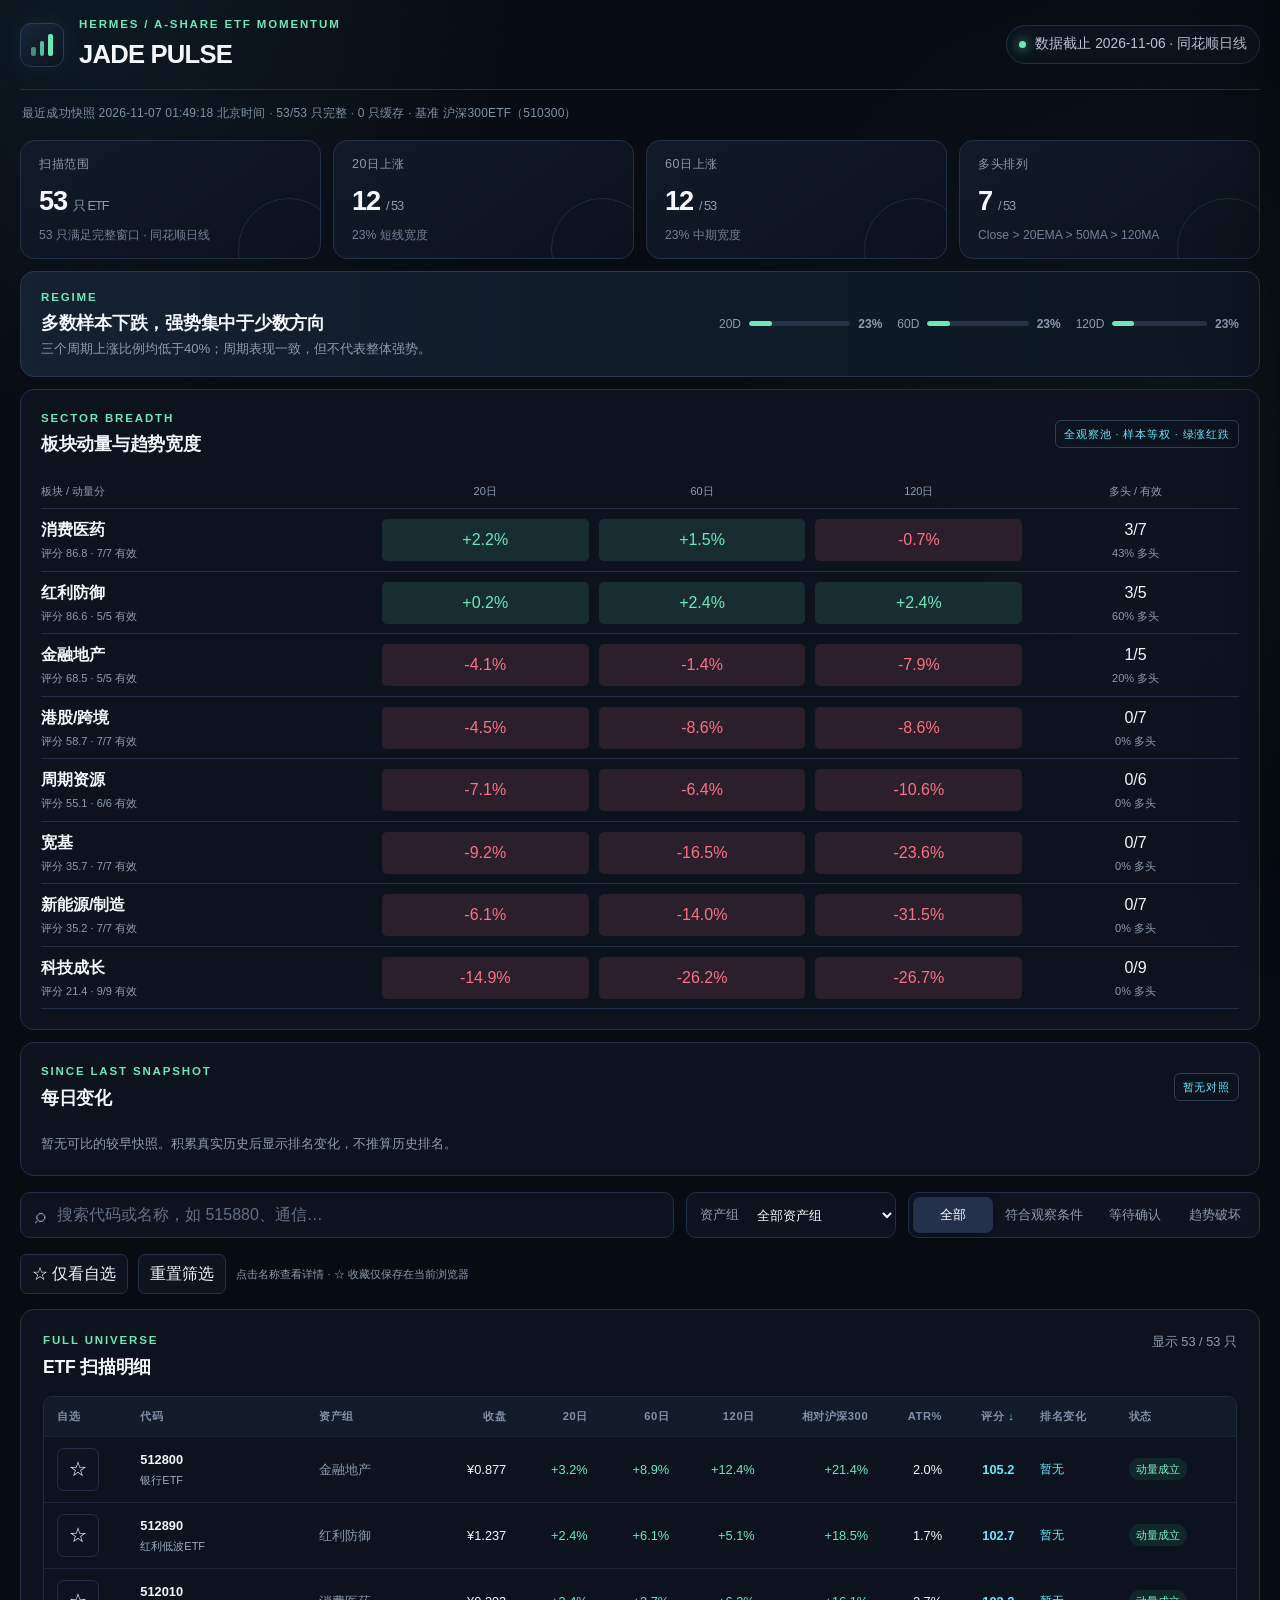
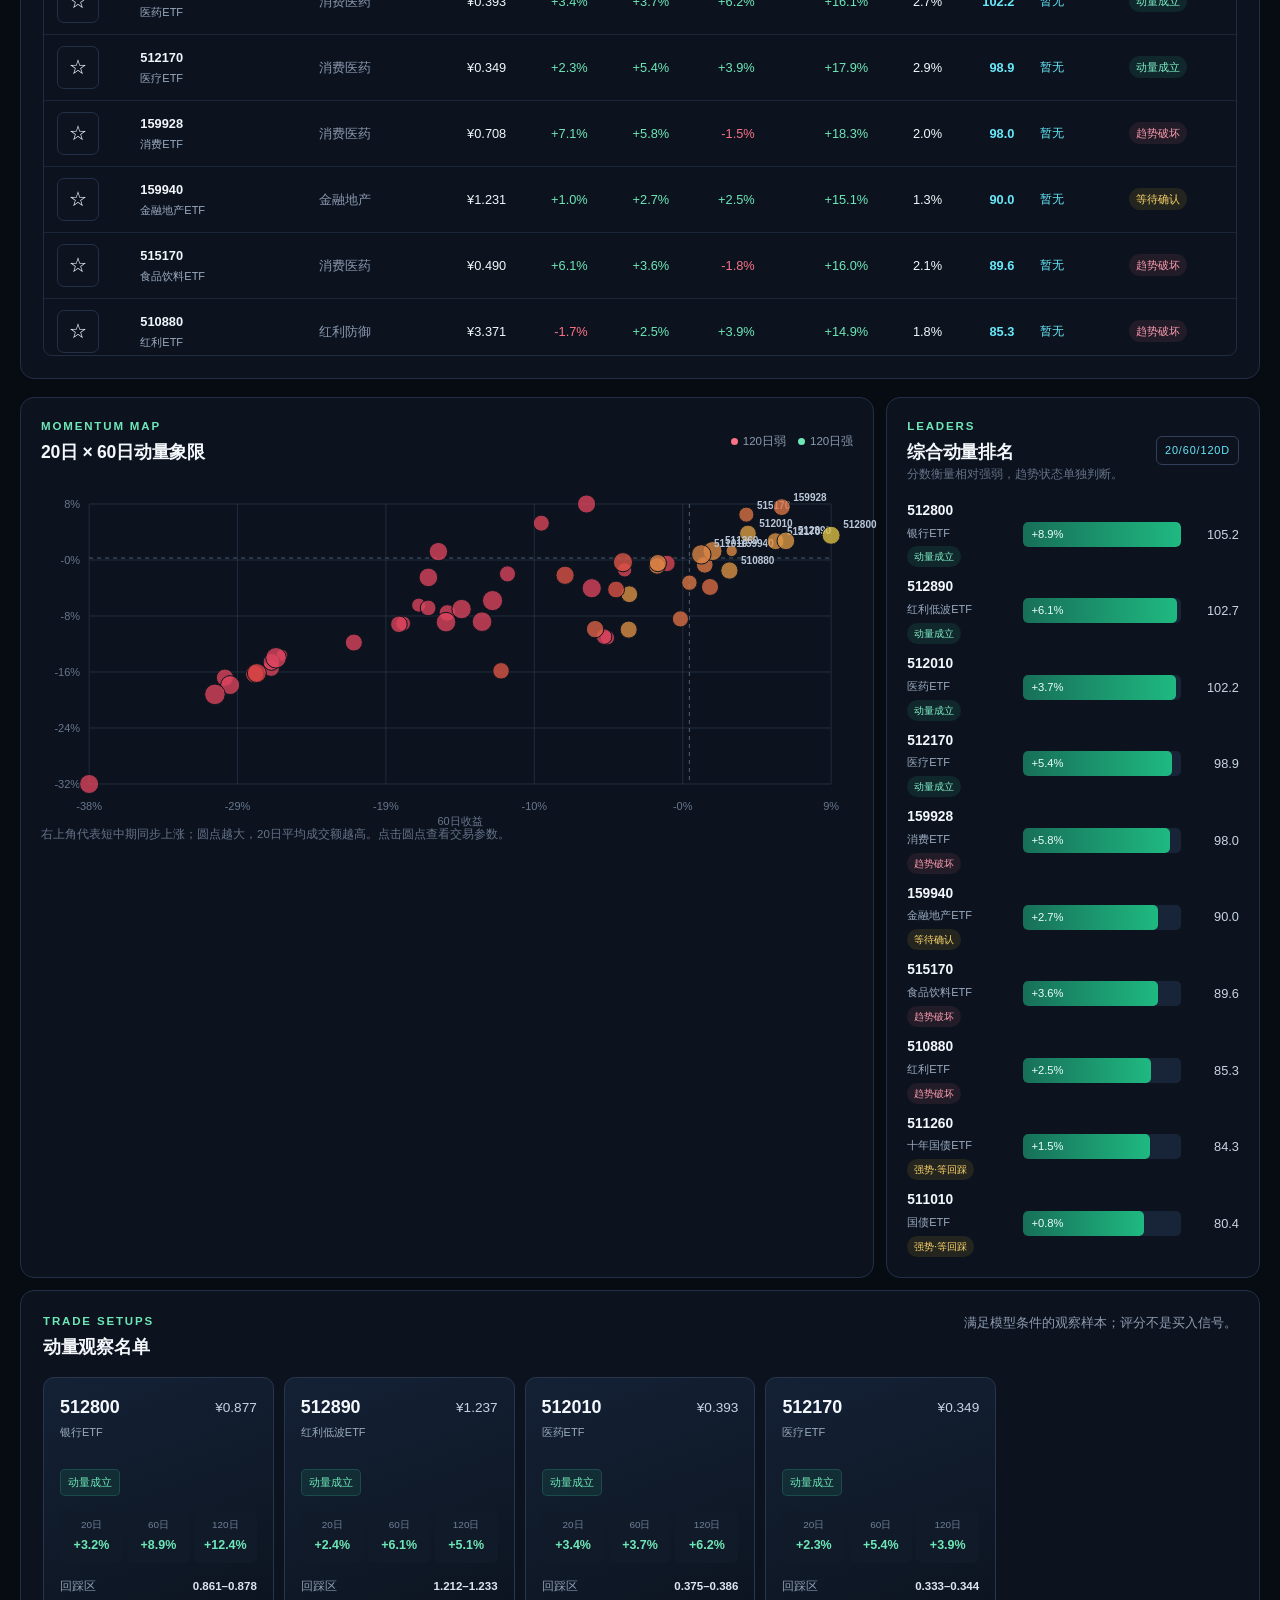
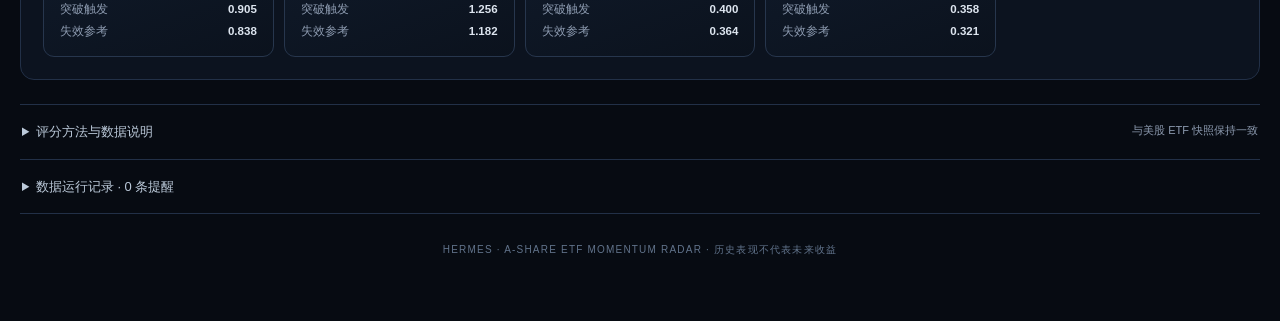
==== commit d4db3ab6: "Improve Jade dashboard overview, saved watchlist and snapshot comparisons" ====
--- a/index.html
+++ b/index.html
@@ -188,6 +188,9 @@
 .data-quality{color:#7f91a8;font-size:12px;padding:14px 2px 0;letter-spacing:.015em}.data-quality.warning{color:var(--amber)}
 .control-row{margin-top:16px}.sector-section{margin-top:12px;min-height:0}.sector-grid{display:grid;grid-template-columns:repeat(4,minmax(0,1fr));gap:12px;margin-top:18px}.sector-card{padding:16px;border:1px solid #243349;border-radius:10px;background:linear-gradient(150deg,#131f2f,#0e1724)}.sector-top{display:flex;align-items:center;justify-content:space-between;gap:12px}.sector-top>b{font-size:14px}.sector-top>strong{color:var(--cyan);font-size:22px;font-variant-numeric:tabular-nums}.sector-meta{color:var(--muted);font-size:11px;margin:3px 0 14px}.sector-returns{display:grid;grid-template-columns:repeat(3,1fr);gap:6px}.sector-returns>div{padding:8px 2px;text-align:center;background:#0b1421;border-radius:6px}.sector-returns span{display:block;font-size:10px;color:#73869d}.sector-returns b{font-size:13px;font-variant-numeric:tabular-nums}.sector-foot{display:grid;grid-template-columns:auto 1fr auto;align-items:center;gap:9px;font-size:10px;color:var(--muted);margin-top:14px}.method-panel{margin-top:24px;border-top:1px solid var(--line)}.method-panel details{border-bottom:1px solid var(--line);padding:17px 2px;font-size:13px;color:var(--muted)}summary{cursor:pointer;color:#bccada}summary span{float:right;font-size:11px;color:var(--muted)}.method-grid{display:grid;grid-template-columns:1fr 1fr;gap:16px 32px;padding:18px 4px}.method-grid h3{color:#bfcedf;font-size:13px;margin:0 0 6px}.method-grid p{line-height:1.9;font-size:12px}.footer-note{text-align:center;font-size:10px;letter-spacing:1.2px;color:#61738b;margin-top:28px}.empty-note{grid-column:1/-1;color:var(--muted);padding:25px 0;font-size:13px}button:focus-visible,input:focus-visible,select:focus-visible,[tabindex]:focus-visible{outline:2px solid var(--cyan);outline-offset:4px}.leader{min-height:38px}.opp-code{font-size:1.12rem}.chart-wrap{margin-top:20px}.panel-head{align-items:center}
 @media(max-width:1100px){.sector-grid{grid-template-columns:repeat(2,minmax(0,1fr))}}@media(max-width:720px){.sector-grid{grid-template-columns:1fr 1fr;gap:8px}.sector-card{padding:11px}.sector-top>b{font-size:12px}.sector-top>strong{font-size:19px}.sector-returns b{font-size:11px}.sector-meta{font-size:10px}.method-grid{grid-template-columns:1fr}summary span{display:none}.data-quality{font-size:11px;line-height:1.9}.panel-head{gap:10px}.legend{gap:5px;font-size:10px}}
+/* Compact overview, heatmap and saved research controls. */
+.topbar{min-height:90px}.kpi-grid{margin-top:18px}.kpi-card{min-height:98px;padding:14px 18px}.kpi-value{font-size:1.7rem}.market-strip{gap:20px}.sector-grid{display:block;margin-top:16px}.heat-row{display:grid;grid-template-columns:minmax(140px,1.6fr) repeat(3,minmax(70px,1fr)) minmax(90px,1fr);gap:10px;align-items:center;width:100%;border:0;border-bottom:1px solid var(--line);background:transparent;text-align:left;padding:9px 0;color:var(--text);font-variant-numeric:tabular-nums}.heat-row:not(.heat-head){cursor:pointer}.heat-row:hover{background:#142131}.heat-row small{display:block;color:var(--muted);font-size:11px;font-weight:400;margin-top:3px}.heat-head{font-size:11px;color:var(--muted)}.heat-cell{padding:9px;border-radius:5px;text-align:center;background:#172030}.heat-cell.positive{background:rgba(110,231,183,.12)}.heat-cell.negative{background:rgba(251,113,133,.12)}.heat-head span:not(:first-child){text-align:center}.heat-row>span:last-child{text-align:center}.changes-section{min-height:0;margin-top:12px}.changes-grid{display:grid;grid-template-columns:repeat(3,1fr);gap:20px;margin-top:15px}.changes-grid article{border-left:2px solid #29453e;padding-left:12px}.changes-grid article>span{font-size:12px;color:var(--muted)}.changes-grid p{font-size:13px;line-height:1.8;margin-top:6px}.changes-grid .empty-note{padding:0}.filter-tools{display:flex;align-items:center;gap:10px;flex-wrap:wrap;margin-bottom:15px}.filter-tools button,.favorite{border:1px solid var(--line);background:var(--panel);border-radius:7px;padding:7px 11px;cursor:pointer}.filter-tools span{font-size:11px;color:var(--muted)}button[aria-pressed=true]{border-color:var(--green);color:var(--green)}.favorite{font-size:18px;min-width:38px}.rank-change{font-variant-numeric:tabular-nums;color:var(--cyan);font-size:12px}th[aria-sort=ascending]::after{content:' ↑';color:var(--green)}th[aria-sort=descending]::after{content:' ↓';color:var(--green)}.dashboard-grid{margin-top:18px}.leader .table-chip{display:inline-block;margin-top:5px;font-size:10px}.table-section{margin-top:0}.leader-panel{min-height:0}.sector-section .panel-head,.changes-section .panel-head{flex-wrap:wrap}.segmented button{padding:0 12px}
+@media(max-width:720px){.changes-grid{grid-template-columns:1fr;gap:12px}.sector-section,.changes-section{min-height:0}.heat-row{grid-template-columns:minmax(90px,1.4fr) repeat(3,minmax(42px,1fr)) 55px;gap:4px;font-size:11px}.heat-row small{font-size:9px}.heat-cell{padding:9px 1px}.heat-head{font-size:10px}.table-wrap table{min-width:0;width:100%}th:nth-child(3),td:nth-child(3),th:nth-child(4),td:nth-child(4),th:nth-child(6),td:nth-child(6),th:nth-child(7),td:nth-child(7),th:nth-child(8),td:nth-child(8),th:nth-child(9),td:nth-child(9),th:nth-child(11),td:nth-child(11){display:none}.table-wrap th,.table-wrap td{padding:10px 5px}.ticker-name{min-width:0;max-width:100px}.favorite{padding:5px;min-width:30px}.table-section{padding:10px}.table-chip{font-size:10px;white-space:normal}.panel-head .chart-note{margin-top:6px}.filter-tools span{width:100%}}
 </style>
 </head>
 <body>
@@ -205,6 +208,22 @@
 
     <main>
       <div class="data-quality" id="dataQuality" role="status"></div>
+      <section class="kpi-grid" id="kpiGrid" aria-label="市场宽度概览"></section>
+
+      <section class="market-strip">
+        <div>
+          <p class="section-kicker">REGIME</p>
+          <h2 id="regimeTitle">多周期动量观察</h2>
+          <p id="regimeCopy">正在分析市场宽度…</p>
+        </div>
+        <div class="breadth" id="breadthBars" aria-label="上涨比例"></div>
+      </section>
+
+      <section class="sector-section panel">
+        <div class="panel-head"><div><p class="section-kicker">SECTOR BREADTH</p><h2>板块动量与趋势宽度</h2></div><span class="badge">全观察池 · 样本等权 · 绿涨红跌</span></div>
+        <div class="sector-grid" id="sectorGrid"></div>
+      </section>
+      <section class="changes-section panel"><div class="panel-head"><div><p class="section-kicker">SINCE LAST SNAPSHOT</p><h2>每日变化</h2></div><span id="comparisonDate" class="badge"></span></div><div id="dailyChanges" class="changes-grid"></div></section>
       <section class="control-row" aria-label="筛选工具">
         <label class="search-box">
           <span aria-hidden="true">⌕</span>
@@ -216,23 +235,31 @@
         </label>
         <div class="segmented" id="setupFilter" aria-label="交易状态筛选">
           <button type="button" data-setup="all" class="active">全部</button>
-          <button type="button" data-setup="actionable">可交易</button>
+          <button type="button" data-setup="actionable">符合观察条件</button>
           <button type="button" data-setup="watch">等待确认</button>
           <button type="button" data-setup="avoid">趋势破坏</button>
         </div>
       </section>
 
-      <section class="kpi-grid" id="kpiGrid" aria-label="市场宽度概览"></section>
-
-      <section class="market-strip">
-        <div>
-          <p class="section-kicker">REGIME</p>
-          <h2 id="regimeTitle">多周期动量观察</h2>
-          <p id="regimeCopy">正在分析市场宽度…</p>
-        </div>
-        <div class="breadth" id="breadthBars" aria-label="上涨比例"></div>
-      </section>
-
+      <div class="filter-tools"><button id="watchOnly" type="button" aria-pressed="false">☆ 仅看自选</button><button id="resetFilters" type="button">重置筛选</button><span>点击名称查看详情 · ☆ 收藏仅保存在当前浏览器</span></div>
+      <section class="table-section">
+        <div class="section-title-row">
+          <div><p class="section-kicker">FULL UNIVERSE</p><h2>ETF 扫描明细</h2></div>
+          <p id="resultCount" aria-live="polite"></p>
+        </div>
+        <div class="table-wrap">
+          <table>
+            <thead><tr>
+              <th>自选</th><th data-sort="ticker">代码</th><th data-sort="group">资产组</th>
+              <th data-sort="close" class="num">收盘</th><th data-sort="r20" class="num">20日</th>
+              <th data-sort="r60" class="num">60日</th><th data-sort="r120" class="num">120日</th>
+              <th data-sort="rs60" class="num">相对沪深300</th><th data-sort="atr_pct" class="num">ATR%</th>
+              <th data-sort="score" class="num">评分</th><th>排名变化</th><th data-sort="setup">状态</th>
+            </tr></thead>
+            <tbody id="tableBody"></tbody>
+          </table>
+        </div>
+      </section>
       <section class="dashboard-grid">
         <article class="panel scatter-panel">
           <div class="panel-head">
@@ -245,7 +272,7 @@
 
         <article class="panel leader-panel">
           <div class="panel-head">
-            <div><p class="section-kicker">LEADERS</p><h2>综合动量排名</h2></div>
+            <div><p class="section-kicker">LEADERS</p><h2>综合动量排名</h2><p class="chart-note">分数衡量相对强弱，趋势状态单独判断。</p></div>
             <span class="badge">20/60/120D</span>
           </div>
           <div class="leader-list" id="leaderList"></div>
@@ -254,34 +281,12 @@
 
       <section class="opportunity-section">
         <div class="section-title-row">
-          <div><p class="section-kicker">TRADE SETUPS</p><h2>当前动量机会</h2></div>
-          <p>回踩优先，突破确认；过热品种等待均值回归。</p>
+          <div><p class="section-kicker">TRADE SETUPS</p><h2>动量观察名单</h2></div>
+          <p>满足模型条件的观察样本；评分不是买入信号。</p>
         </div>
         <div class="opportunity-grid" id="opportunityGrid"></div>
       </section>
 
-      <section class="sector-section panel">
-        <div class="panel-head"><div><p class="section-kicker">SECTOR BREADTH</p><h2>板块动量与趋势宽度</h2></div><span class="badge">样本等权 · 绿涨红跌</span></div>
-        <div class="sector-grid" id="sectorGrid"></div>
-      </section>
-      <section class="table-section">
-        <div class="section-title-row">
-          <div><p class="section-kicker">FULL UNIVERSE</p><h2>ETF 扫描明细</h2></div>
-          <p id="resultCount"></p>
-        </div>
-        <div class="table-wrap">
-          <table>
-            <thead><tr>
-              <th data-sort="ticker">代码</th><th data-sort="group">资产组</th>
-              <th data-sort="close" class="num">收盘</th><th data-sort="r20" class="num">20日</th>
-              <th data-sort="r60" class="num">60日</th><th data-sort="r120" class="num">120日</th>
-              <th data-sort="rs60" class="num">相对沪深300</th><th data-sort="atr_pct" class="num">ATR%</th>
-              <th data-sort="score" class="num">评分</th><th data-sort="setup">状态</th>
-            </tr></thead>
-            <tbody id="tableBody"></tbody>
-          </table>
-        </div>
-      </section>
       <section class="method-panel">
         <details><summary>评分方法与数据说明 <span>与美股 ETF 快照保持一致</span></summary>
           <div class="method-grid"><div><h3>同一个动量框架</h3><p>20 / 60 / 120日收益在完整有效观察池中的百分位，分别乘以30% / 40% / 30%，基础分乘100。多头排列加5分，60日跑赢沪深300ETF加3分，距EMA20超过2.5倍ATR扣8分。综合分可能超过100，不是胜率。搜索和筛选不重算评分。</p></div>
@@ -301,7 +306,7 @@
   </aside>
   <div class="drawer-backdrop" id="drawerBackdrop"></div>
   <div class="tooltip" id="tooltip" role="status"></div>
-  <script id="dataset" type="application/json">{"rows": [{"ticker": "159985", "name": "豆粕ETF", "group": "周期资源", "date": "2026-09-23", "source": "同花顺金融API", "cached": false, "setup": "Pullback watch", "eligible": true, "score": 92.05660377358491, "r20": 0.03179579041647984, "rs20": 0.04512339144829414, "r60": 0.15373059589384064, "rs60": 0.23536324895506522, "r120": 0.12885840274375293, "rs120": 0.11650727790916982, "close": 2.304, "ema20": 2.312714373856193, "sma50": 2.2328, "sma120": 2.147075, "atr14": 0.057285714285714384, "atr_pct": 0.024863591269841313, "dist_ema_atr": -0.152121239384915, "vol20_ann": 0.3030046289128865, "from_high120": -0.0690909090909092, "high20_prev": 2.475, "breakout_trigger": 2.4807285714285716, "pullback_low": 2.2840715167133356, "pullback_high": 2.34135723099905, "stop_ref": 2.256357142857143, "stop_pct": -0.020678323412698263, "adtv20": 767078566.0, "trend_aligned": false, "history": [{"date": "2026-04-02", "close": 2.079}, {"date": "2026-04-03", "close": 2.058}, {"date": "2026-04-07", "close": 2.055}, {"date": "2026-04-08", "close": 2.041}, {"date": "2026-04-09", "close": 2.075}, {"date": "2026-04-10", "close": 2.082}, {"date": "2026-04-13", "close": 2.128}, {"date": "2026-04-14", "close": 2.111}, {"date": "2026-04-15", "close": 2.097}, {"date": "2026-04-16", "close": 2.111}, {"date": "2026-04-17", "close": 2.094}, {"date": "2026-04-20", "close": 2.091}, {"date": "2026-04-21", "close": 2.127}, {"date": "2026-04-22", "close": 2.169}, {"date": "2026-04-23", "close": 2.156}, {"date": "2026-04-24", "close": 2.125}, {"date": "2026-04-27", "close": 2.152}, {"date": "2026-04-28", "close": 2.159}, {"date": "2026-04-29", "close": 2.165}, {"date": "2026-04-30", "close": 2.162}, {"date": "2026-05-06", "close": 2.159}, {"date": "2026-05-07", "close": 2.132}, {"date": "2026-05-08", "close": 2.143}, {"date": "2026-05-11", "close": 2.164}, {"date": "2026-05-12", "close": 2.155}, {"date": "2026-05-13", "close": 2.161}, {"date": "2026-05-14", "close": 2.144}, {"date": "2026-05-15", "close": 2.089}, {"date": "2026-05-18", "close": 2.092}, {"date": "2026-05-19", "close": 2.122}, {"date": "2026-05-20", "close": 2.103}, {"date": "2026-05-21", "close": 2.086}, {"date": "2026-05-22", "close": 2.084}, {"date": "2026-05-25", "close": 2.056}, {"date": "2026-05-26", "close": 2.06}, {"date": "2026-05-27", "close": 2.068}, {"date": "2026-05-28", "close": 2.084}, {"date": "2026-05-29", "close": 2.077}, {"date": "2026-06-01", "close": 2.073}, {"date": "2026-06-02", "close": 2.046}, {"date": "2026-06-03", "close": 2.054}, {"date": "2026-06-04", "close": 2.029}, {"date": "2026-06-05", "close": 2.009}, {"date": "2026-06-08", "close": 1.991}, {"date": "2026-06-09", "close": 1.98}, {"date": "2026-06-10", "close": 2.005}, {"date": "2026-06-11", "close": 2.02}, {"date": "2026-06-12", "close": 2.017}, {"date": "2026-06-15", "close": 2.017}, {"date": "2026-06-16", "close": 2.015}, {"date": "2026-06-17", "close": 2.028}, {"date": "2026-06-18", "close": 2.004}, {"date": "2026-06-22", "close": 1.989}, {"date": "2026-06-23", "close": 1.994}, {"date": "2026-06-24", "close": 2}, {"date": "2026-06-25", "close": 1.997}, {"date": "2026-06-26", "close": 2.007}, {"date": "2026-06-29", "close": 2.008}, {"date": "2026-06-30", "close": 1.985}, {"date": "2026-07-01", "close": 1.997}, {"date": "2026-07-02", "close": 2.066}, {"date": "2026-07-03", "close": 2.065}, {"date": "2026-07-06", "close": 2.125}, {"date": "2026-07-07", "close": 2.151}, {"date": "2026-07-08", "close": 2.18}, {"date": "2026-07-09", "close": 2.157}, {"date": "2026-07-10", "close": 2.144}, {"date": "2026-07-13", "close": 2.206}, {"date": "2026-07-14", "close": 2.203}, {"date": "2026-07-15", "close": 2.231}, {"date": "2026-07-16", "close": 2.148}, {"date": "2026-07-17", "close": 2.123}, {"date": "2026-07-20", "close": 2.18}, {"date": "2026-07-21", "close": 2.197}, {"date": "2026-07-22", "close": 2.213}, {"date": "2026-07-23", "close": 2.243}, {"date": "2026-07-24", "close": 2.29}, {"date": "2026-07-27", "close": 2.254}, {"date": "2026-07-28", "close": 2.121}, {"date": "2026-07-29", "close": 2.13}, {"date": "2026-07-30", "close": 2.088}, {"date": "2026-07-31", "close": 2.087}, {"date": "2026-08-03", "close": 2.094}, {"date": "2026-08-04", "close": 2.105}, {"date": "2026-08-05", "close": 2.097}, {"date": "2026-08-06", "close": 2.119}, {"date": "2026-08-07", "close": 2.125}, {"date": "2026-08-10", "close": 2.133}, {"date": "2026-08-11", "close": 2.124}, {"date": "2026-08-12", "close": 2.116}, {"date": "2026-08-13", "close": 2.126}, {"date": "2026-08-14", "close": 2.139}, {"date": "2026-08-17", "close": 2.149}, {"date": "2026-08-18", "close": 2.205}, {"date": "2026-08-19", "close": 2.214}, {"date": "2026-08-20", "close": 2.212}, {"date": "2026-08-21", "close": 2.163}, {"date": "2026-08-24", "close": 2.184}, {"date": "2026-08-25", "close": 2.189}, {"date": "2026-08-26", "close": 2.233}, {"date": "2026-08-27", "close": 2.278}, {"date": "2026-08-28", "close": 2.261}, {"date": "2026-08-31", "close": 2.306}, {"date": "2026-09-01", "close": 2.367}, {"date": "2026-09-02", "close": 2.344}, {"date": "2026-09-03", "close": 2.387}, {"date": "2026-09-04", "close": 2.425}, {"date": "2026-09-07", "close": 2.423}, {"date": "2026-09-08", "close": 2.451}, {"date": "2026-09-09", "close": 2.394}, {"date": "2026-09-10", "close": 2.304}, {"date": "2026-09-11", "close": 2.325}, {"date": "2026-09-14", "close": 2.291}, {"date": "2026-09-15", "close": 2.307}, {"date": "2026-09-16", "close": 2.383}, {"date": "2026-09-17", "close": 2.373}, {"date": "2026-09-18", "close": 2.299}, {"date": "2026-09-21", "close": 2.294}, {"date": "2026-09-22", "close": 2.323}, {"date": "2026-09-23", "close": 2.304}]}, {"ticker": "513500", "name": "标普500ETF", "group": "港股/跨境", "date": "2026-09-23", "source": "同花顺金融API", "cached": false, "setup": "Momentum", "eligible": true, "score": 88.94339622641509, "r20": 0.005539143279172709, "rs20": 0.018866744310987005, "r60": 0.09313528703331975, "rs60": 0.17476794009454433, "r120": 0.21671134941912418, "rs120": 0.20436022458454106, "close": 2.723, "ema20": 2.681640261419711, "sma50": 2.64234, "sma120": 2.5384333333333333, "atr14": 0.026714285714285784, "atr_pct": 0.009810608047846415, "dist_ema_atr": 1.5482255083530545, "vol20_ann": 0.13901132594288132, "from_high120": -0.01979841612670996, "high20_prev": 2.742, "breakout_trigger": 2.7446714285714284, "pullback_low": 2.668283118562568, "pullback_high": 2.694997404276854, "stop_ref": 2.624642857142857, "stop_pct": -0.036120875085252635, "adtv20": 258450936.65, "trend_aligned": true, "history": [{"date": "2026-04-02", "close": 2.206}, {"date": "2026-04-03", "close": 2.206}, {"date": "2026-04-07", "close": 2.207}, {"date": "2026-04-08", "close": 2.29}, {"date": "2026-04-09", "close": 2.275}, {"date": "2026-04-10", "close": 2.294}, {"date": "2026-04-13", "close": 2.281}, {"date": "2026-04-14", "close": 2.313}, {"date": "2026-04-15", "close": 2.337}, {"date": "2026-04-16", "close": 2.365}, {"date": "2026-04-17", "close": 2.361}, {"date": "2026-04-20", "close": 2.36}, {"date": "2026-04-21", "close": 2.37}, {"date": "2026-04-22", "close": 2.373}, {"date": "2026-04-23", "close": 2.369}, {"date": "2026-04-24", "close": 2.366}, {"date": "2026-04-27", "close": 2.384}, {"date": "2026-04-28", "close": 2.407}, {"date": "2026-04-29", "close": 2.411}, {"date": "2026-04-30", "close": 2.419}, {"date": "2026-05-06", "close": 2.454}, {"date": "2026-05-07", "close": 2.482}, {"date": "2026-05-08", "close": 2.483}, {"date": "2026-05-11", "close": 2.492}, {"date": "2026-05-12", "close": 2.477}, {"date": "2026-05-13", "close": 2.488}, {"date": "2026-05-14", "close": 2.489}, {"date": "2026-05-15", "close": 2.48}, {"date": "2026-05-18", "close": 2.44}, {"date": "2026-05-19", "close": 2.44}, {"date": "2026-05-20", "close": 2.432}, {"date": "2026-05-21", "close": 2.452}, {"date": "2026-05-22", "close": 2.485}, {"date": "2026-05-25", "close": 2.546}, {"date": "2026-05-26", "close": 2.529}, {"date": "2026-05-27", "close": 2.541}, {"date": "2026-05-28", "close": 2.524}, {"date": "2026-05-29", "close": 2.557}, {"date": "2026-06-01", "close": 2.625}, {"date": "2026-06-02", "close": 2.611}, {"date": "2026-06-03", "close": 2.602}, {"date": "2026-06-04", "close": 2.566}, {"date": "2026-06-05", "close": 2.568}, {"date": "2026-06-08", "close": 2.515}, {"date": "2026-06-09", "close": 2.552}, {"date": "2026-06-10", "close": 2.515}, {"date": "2026-06-11", "close": 2.498}, {"date": "2026-06-12", "close": 2.515}, {"date": "2026-06-15", "close": 2.574}, {"date": "2026-06-16", "close": 2.586}, {"date": "2026-06-17", "close": 2.578}, {"date": "2026-06-18", "close": 2.564}, {"date": "2026-06-22", "close": 2.565}, {"date": "2026-06-23", "close": 2.505}, {"date": "2026-06-24", "close": 2.523}, {"date": "2026-06-25", "close": 2.518}, {"date": "2026-06-26", "close": 2.482}, {"date": "2026-06-29", "close": 2.478}, {"date": "2026-06-30", "close": 2.483}, {"date": "2026-07-01", "close": 2.491}, {"date": "2026-07-02", "close": 2.483}, {"date": "2026-07-03", "close": 2.503}, {"date": "2026-07-06", "close": 2.511}, {"date": "2026-07-07", "close": 2.528}, {"date": "2026-07-08", "close": 2.503}, {"date": "2026-07-09", "close": 2.515}, {"date": "2026-07-10", "close": 2.527}, {"date": "2026-07-13", "close": 2.522}, {"date": "2026-07-14", "close": 2.54}, {"date": "2026-07-15", "close": 2.564}, {"date": "2026-07-16", "close": 2.577}, {"date": "2026-07-17", "close": 2.503}, {"date": "2026-07-20", "close": 2.498}, {"date": "2026-07-21", "close": 2.526}, {"date": "2026-07-22", "close": 2.523}, {"date": "2026-07-23", "close": 2.524}, {"date": "2026-07-24", "close": 2.506}, {"date": "2026-07-27", "close": 2.52}, {"date": "2026-07-28", "close": 2.484}, {"date": "2026-07-29", "close": 2.511}, {"date": "2026-07-30", "close": 2.479}, {"date": "2026-07-31", "close": 2.509}, {"date": "2026-08-03", "close": 2.533}, {"date": "2026-08-04", "close": 2.582}, {"date": "2026-08-05", "close": 2.669}, {"date": "2026-08-06", "close": 2.69}, {"date": "2026-08-07", "close": 2.695}, {"date": "2026-08-10", "close": 2.696}, {"date": "2026-08-11", "close": 2.716}, {"date": "2026-08-12", "close": 2.698}, {"date": "2026-08-13", "close": 2.711}, {"date": "2026-08-14", "close": 2.778}, {"date": "2026-08-17", "close": 2.748}, {"date": "2026-08-18", "close": 2.688}, {"date": "2026-08-19", "close": 2.642}, {"date": "2026-08-20", "close": 2.675}, {"date": "2026-08-21", "close": 2.672}, {"date": "2026-08-24", "close": 2.672}, {"date": "2026-08-25", "close": 2.695}, {"date": "2026-08-26", "close": 2.708}, {"date": "2026-08-27", "close": 2.708}, {"date": "2026-08-28", "close": 2.722}, {"date": "2026-08-31", "close": 2.712}, {"date": "2026-09-01", "close": 2.716}, {"date": "2026-09-02", "close": 2.644}, {"date": "2026-09-03", "close": 2.66}, {"date": "2026-09-04", "close": 2.698}, {"date": "2026-09-07", "close": 2.692}, {"date": "2026-09-08", "close": 2.681}, {"date": "2026-09-09", "close": 2.682}, {"date": "2026-09-10", "close": 2.676}, {"date": "2026-09-11", "close": 2.661}, {"date": "2026-09-14", "close": 2.656}, {"date": "2026-09-15", "close": 2.64}, {"date": "2026-09-16", "close": 2.66}, {"date": "2026-09-17", "close": 2.658}, {"date": "2026-09-18", "close": 2.685}, {"date": "2026-09-21", "close": 2.688}, {"date": "2026-09-22", "close": 2.727}, {"date": "2026-09-23", "close": 2.723}]}, {"ticker": "512170", "name": "医疗ETF", "group": "消费医药", "date": "2026-09-23", "source": "同花顺金融API", "cached": false, "setup": "Momentum", "eligible": true, "score": 85.35849056603774, "r20": 0.011594202898550732, "rs20": 0.024921803930365027, "r60": 0.1114649681528661, "rs60": 0.1930976212140907, "r120": 0.023460410557184508, "rs120": 0.011109285722601392, "close": 0.349, "ema20": 0.34041358128615834, "sma50": 0.33805999999999997, "sma120": 0.32693333333333335, "atr14": 0.006357142857142855, "atr_pct": 0.0182153090462546, "dist_ema_atr": 1.3506726066717187, "vol20_ann": 0.17704235331329998, "from_high120": -0.043835616438356206, "high20_prev": 0.352, "breakout_trigger": 0.3526357142857143, "pullback_low": 0.3372350098575869, "pullback_high": 0.34359215271472976, "stop_ref": 0.3218214285714286, "stop_pct": -0.07787556283258279, "adtv20": 362983173.0, "trend_aligned": true, "history": [{"date": "2026-04-02", "close": 0.339}, {"date": "2026-04-03", "close": 0.33}, {"date": "2026-04-07", "close": 0.332}, {"date": "2026-04-08", "close": 0.339}, {"date": "2026-04-09", "close": 0.336}, {"date": "2026-04-10", "close": 0.339}, {"date": "2026-04-13", "close": 0.335}, {"date": "2026-04-14", "close": 0.337}, {"date": "2026-04-15", "close": 0.337}, {"date": "2026-04-16", "close": 0.337}, {"date": "2026-04-17", "close": 0.331}, {"date": "2026-04-20", "close": 0.334}, {"date": "2026-04-21", "close": 0.332}, {"date": "2026-04-22", "close": 0.336}, {"date": "2026-04-23", "close": 0.335}, {"date": "2026-04-24", "close": 0.335}, {"date": "2026-04-27", "close": 0.332}, {"date": "2026-04-28", "close": 0.34}, {"date": "2026-04-29", "close": 0.338}, {"date": "2026-04-30", "close": 0.336}, {"date": "2026-05-06", "close": 0.335}, {"date": "2026-05-07", "close": 0.338}, {"date": "2026-05-08", "close": 0.337}, {"date": "2026-05-11", "close": 0.34}, {"date": "2026-05-12", "close": 0.337}, {"date": "2026-05-13", "close": 0.336}, {"date": "2026-05-14", "close": 0.329}, {"date": "2026-05-15", "close": 0.327}, {"date": "2026-05-18", "close": 0.322}, {"date": "2026-05-19", "close": 0.325}, {"date": "2026-05-20", "close": 0.321}, {"date": "2026-05-21", "close": 0.324}, {"date": "2026-05-22", "close": 0.321}, {"date": "2026-05-25", "close": 0.322}, {"date": "2026-05-26", "close": 0.32}, {"date": "2026-05-27", "close": 0.317}, {"date": "2026-05-28", "close": 0.313}, {"date": "2026-05-29", "close": 0.315}, {"date": "2026-06-01", "close": 0.313}, {"date": "2026-06-02", "close": 0.309}, {"date": "2026-06-03", "close": 0.305}, {"date": "2026-06-04", "close": 0.301}, {"date": "2026-06-05", "close": 0.3}, {"date": "2026-06-08", "close": 0.293}, {"date": "2026-06-09", "close": 0.292}, {"date": "2026-06-10", "close": 0.291}, {"date": "2026-06-11", "close": 0.293}, {"date": "2026-06-12", "close": 0.298}, {"date": "2026-06-15", "close": 0.297}, {"date": "2026-06-16", "close": 0.293}, {"date": "2026-06-17", "close": 0.294}, {"date": "2026-06-18", "close": 0.296}, {"date": "2026-06-22", "close": 0.297}, {"date": "2026-06-23", "close": 0.298}, {"date": "2026-06-24", "close": 0.302}, {"date": "2026-06-25", "close": 0.302}, {"date": "2026-06-26", "close": 0.296}, {"date": "2026-06-29", "close": 0.311}, {"date": "2026-06-30", "close": 0.306}, {"date": "2026-07-01", "close": 0.314}, {"date": "2026-07-02", "close": 0.311}, {"date": "2026-07-03", "close": 0.316}, {"date": "2026-07-06", "close": 0.317}, {"date": "2026-07-07", "close": 0.306}, {"date": "2026-07-08", "close": 0.304}, {"date": "2026-07-09", "close": 0.307}, {"date": "2026-07-10", "close": 0.316}, {"date": "2026-07-13", "close": 0.311}, {"date": "2026-07-14", "close": 0.319}, {"date": "2026-07-15", "close": 0.332}, {"date": "2026-07-16", "close": 0.333}, {"date": "2026-07-17", "close": 0.318}, {"date": "2026-07-20", "close": 0.326}, {"date": "2026-07-21", "close": 0.328}, {"date": "2026-07-22", "close": 0.327}, {"date": "2026-07-23", "close": 0.325}, {"date": "2026-07-24", "close": 0.315}, {"date": "2026-07-27", "close": 0.323}, {"date": "2026-07-28", "close": 0.32}, {"date": "2026-07-29", "close": 0.326}, {"date": "2026-07-30", "close": 0.325}, {"date": "2026-07-31", "close": 0.33}, {"date": "2026-08-03", "close": 0.328}, {"date": "2026-08-04", "close": 0.334}, {"date": "2026-08-05", "close": 0.337}, {"date": "2026-08-06", "close": 0.331}, {"date": "2026-08-07", "close": 0.346}, {"date": "2026-08-10", "close": 0.353}, {"date": "2026-08-11", "close": 0.351}, {"date": "2026-08-12", "close": 0.35}, {"date": "2026-08-13", "close": 0.355}, {"date": "2026-08-14", "close": 0.351}, {"date": "2026-08-17", "close": 0.353}, {"date": "2026-08-18", "close": 0.353}, {"date": "2026-08-19", "close": 0.344}, {"date": "2026-08-20", "close": 0.359}, {"date": "2026-08-21", "close": 0.349}, {"date": "2026-08-24", "close": 0.339}, {"date": "2026-08-25", "close": 0.347}, {"date": "2026-08-26", "close": 0.345}, {"date": "2026-08-27", "close": 0.346}, {"date": "2026-08-28", "close": 0.342}, {"date": "2026-08-31", "close": 0.339}, {"date": "2026-09-01", "close": 0.341}, {"date": "2026-09-02", "close": 0.338}, {"date": "2026-09-03", "close": 0.339}, {"date": "2026-09-04", "close": 0.339}, {"date": "2026-09-07", "close": 0.337}, {"date": "2026-09-08", "close": 0.341}, {"date": "2026-09-09", "close": 0.337}, {"date": "2026-09-10", "close": 0.333}, {"date": "2026-09-11", "close": 0.327}, {"date": "2026-09-14", "close": 0.334}, {"date": "2026-09-15", "close": 0.332}, {"date": "2026-09-16", "close": 0.335}, {"date": "2026-09-17", "close": 0.337}, {"date": "2026-09-18", "close": 0.34}, {"date": "2026-09-21", "close": 0.348}, {"date": "2026-09-22", "close": 0.348}, {"date": "2026-09-23", "close": 0.349}]}, {"ticker": "513100", "name": "纳指ETF", "group": "港股/跨境", "date": "2026-09-23", "source": "同花顺金融API", "cached": false, "setup": "Strong / wait pullback", "eligible": true, "score": 84.71698113207546, "r20": 0.05946436677258293, "rs20": 0.07279196780439723, "r60": 0.056586690810321416, "rs60": 0.138219343871546, "r120": 0.3321917808219179, "rs120": 0.3198406559873348, "close": 2.334, "ema20": 2.242209556822351, "sma50": 2.19866, "sma120": 2.1321250000000003, "atr14": 0.025142857142857133, "atr_pct": 0.010772432366262696, "dist_ema_atr": 3.650756262747416, "vol20_ann": 0.14236030473162323, "from_high120": -0.09429569266589055, "high20_prev": 2.334, "breakout_trigger": 2.3365142857142858, "pullback_low": 2.2296381282509223, "pullback_high": 2.2547809853937792, "stop_ref": 2.1724285714285716, "stop_pct": -0.06922511935365405, "adtv20": 322185474.0, "trend_aligned": true, "history": [{"date": "2026-04-02", "close": 1.721}, {"date": "2026-04-03", "close": 1.731}, {"date": "2026-04-07", "close": 1.732}, {"date": "2026-04-08", "close": 1.833}, {"date": "2026-04-09", "close": 1.805}, {"date": "2026-04-10", "close": 1.809}, {"date": "2026-04-13", "close": 1.798}, {"date": "2026-04-14", "close": 1.825}, {"date": "2026-04-15", "close": 1.864}, {"date": "2026-04-16", "close": 1.907}, {"date": "2026-04-17", "close": 1.892}, {"date": "2026-04-20", "close": 1.89}, {"date": "2026-04-21", "close": 1.892}, {"date": "2026-04-22", "close": 1.896}, {"date": "2026-04-23", "close": 1.905}, {"date": "2026-04-24", "close": 1.907}, {"date": "2026-04-27", "close": 1.945}, {"date": "2026-04-28", "close": 1.963}, {"date": "2026-04-29", "close": 1.962}, {"date": "2026-04-30", "close": 1.959}, {"date": "2026-05-06", "close": 2.01}, {"date": "2026-05-07", "close": 2.054}, {"date": "2026-05-08", "close": 2.065}, {"date": "2026-05-11", "close": 2.108}, {"date": "2026-05-12", "close": 2.081}, {"date": "2026-05-13", "close": 2.093}, {"date": "2026-05-14", "close": 2.105}, {"date": "2026-05-15", "close": 2.1}, {"date": "2026-05-18", "close": 2.066}, {"date": "2026-05-19", "close": 2.047}, {"date": "2026-05-20", "close": 2.058}, {"date": "2026-05-21", "close": 2.103}, {"date": "2026-05-22", "close": 2.146}, {"date": "2026-05-25", "close": 2.231}, {"date": "2026-05-26", "close": 2.185}, {"date": "2026-05-27", "close": 2.223}, {"date": "2026-05-28", "close": 2.214}, {"date": "2026-05-29", "close": 2.273}, {"date": "2026-06-01", "close": 2.365}, {"date": "2026-06-02", "close": 2.343}, {"date": "2026-06-03", "close": 2.299}, {"date": "2026-06-04", "close": 2.24}, {"date": "2026-06-05", "close": 2.205}, {"date": "2026-06-08", "close": 2.114}, {"date": "2026-06-09", "close": 2.2}, {"date": "2026-06-10", "close": 2.143}, {"date": "2026-06-11", "close": 2.13}, {"date": "2026-06-12", "close": 2.162}, {"date": "2026-06-15", "close": 2.258}, {"date": "2026-06-16", "close": 2.28}, {"date": "2026-06-17", "close": 2.279}, {"date": "2026-06-18", "close": 2.266}, {"date": "2026-06-22", "close": 2.25}, {"date": "2026-06-23", "close": 2.174}, {"date": "2026-06-24", "close": 2.187}, {"date": "2026-06-25", "close": 2.208}, {"date": "2026-06-26", "close": 2.158}, {"date": "2026-06-29", "close": 2.178}, {"date": "2026-06-30", "close": 2.204}, {"date": "2026-07-01", "close": 2.209}, {"date": "2026-07-02", "close": 2.158}, {"date": "2026-07-03", "close": 2.167}, {"date": "2026-07-06", "close": 2.171}, {"date": "2026-07-07", "close": 2.169}, {"date": "2026-07-08", "close": 2.141}, {"date": "2026-07-09", "close": 2.166}, {"date": "2026-07-10", "close": 2.174}, {"date": "2026-07-13", "close": 2.168}, {"date": "2026-07-14", "close": 2.17}, {"date": "2026-07-15", "close": 2.188}, {"date": "2026-07-16", "close": 2.167}, {"date": "2026-07-17", "close": 2.107}, {"date": "2026-07-20", "close": 2.096}, {"date": "2026-07-21", "close": 2.13}, {"date": "2026-07-22", "close": 2.13}, {"date": "2026-07-23", "close": 2.131}, {"date": "2026-07-24", "close": 2.104}, {"date": "2026-07-27", "close": 2.118}, {"date": "2026-07-28", "close": 2.068}, {"date": "2026-07-29", "close": 2.074}, {"date": "2026-07-30", "close": 2.041}, {"date": "2026-07-31", "close": 2.112}, {"date": "2026-08-03", "close": 2.127}, {"date": "2026-08-04", "close": 2.192}, {"date": "2026-08-05", "close": 2.267}, {"date": "2026-08-06", "close": 2.244}, {"date": "2026-08-07", "close": 2.266}, {"date": "2026-08-10", "close": 2.261}, {"date": "2026-08-11", "close": 2.215}, {"date": "2026-08-12", "close": 2.226}, {"date": "2026-08-13", "close": 2.226}, {"date": "2026-08-14", "close": 2.264}, {"date": "2026-08-17", "close": 2.274}, {"date": "2026-08-18", "close": 2.239}, {"date": "2026-08-19", "close": 2.2}, {"date": "2026-08-20", "close": 2.212}, {"date": "2026-08-21", "close": 2.195}, {"date": "2026-08-24", "close": 2.166}, {"date": "2026-08-25", "close": 2.195}, {"date": "2026-08-26", "close": 2.203}, {"date": "2026-08-27", "close": 2.229}, {"date": "2026-08-28", "close": 2.235}, {"date": "2026-08-31", "close": 2.223}, {"date": "2026-09-01", "close": 2.233}, {"date": "2026-09-02", "close": 2.195}, {"date": "2026-09-03", "close": 2.196}, {"date": "2026-09-04", "close": 2.222}, {"date": "2026-09-07", "close": 2.236}, {"date": "2026-09-08", "close": 2.233}, {"date": "2026-09-09", "close": 2.234}, {"date": "2026-09-10", "close": 2.219}, {"date": "2026-09-11", "close": 2.201}, {"date": "2026-09-14", "close": 2.191}, {"date": "2026-09-15", "close": 2.196}, {"date": "2026-09-16", "close": 2.218}, {"date": "2026-09-17", "close": 2.22}, {"date": "2026-09-18", "close": 2.269}, {"date": "2026-09-21", "close": 2.283}, {"date": "2026-09-22", "close": 2.316}, {"date": "2026-09-23", "close": 2.334}]}, {"ticker": "512800", "name": "银行ETF", "group": "金融地产", "date": "2026-09-23", "source": "同花顺金融API", "cached": false, "setup": "Pullback watch", "eligible": true, "score": 81.67924528301886, "r20": 0.004825090470446325, "rs20": 0.01815269150226062, "r60": 0.13025780189959302, "rs60": 0.2118904549608176, "r120": 0.03865336658354113, "rs120": 0.02630224174895801, "close": 0.833, "ema20": 0.8357543202483859, "sma50": 0.8209000000000001, "sma120": 0.7977083333333334, "atr14": 0.012071428571428582, "atr_pct": 0.014491510890070327, "dist_ema_atr": -0.2281685412864103, "vol20_ann": 0.15652718217364714, "from_high120": -0.03139534883720929, "high20_prev": 0.86, "breakout_trigger": 0.8612071428571428, "pullback_low": 0.8297186059626717, "pullback_high": 0.8417900345341002, "stop_ref": 0.8209642857142857, "stop_pct": -0.014448636597496067, "adtv20": 873309782.5, "trend_aligned": false, "history": [{"date": "2026-04-02", "close": 0.805}, {"date": "2026-04-03", "close": 0.797}, {"date": "2026-04-07", "close": 0.788}, {"date": "2026-04-08", "close": 0.794}, {"date": "2026-04-09", "close": 0.788}, {"date": "2026-04-10", "close": 0.787}, {"date": "2026-04-13", "close": 0.789}, {"date": "2026-04-14", "close": 0.794}, {"date": "2026-04-15", "close": 0.802}, {"date": "2026-04-16", "close": 0.801}, {"date": "2026-04-17", "close": 0.796}, {"date": "2026-04-20", "close": 0.805}, {"date": "2026-04-21", "close": 0.808}, {"date": "2026-04-22", "close": 0.802}, {"date": "2026-04-23", "close": 0.804}, {"date": "2026-04-24", "close": 0.803}, {"date": "2026-04-27", "close": 0.8}, {"date": "2026-04-28", "close": 0.803}, {"date": "2026-04-29", "close": 0.8}, {"date": "2026-04-30", "close": 0.795}, {"date": "2026-05-06", "close": 0.788}, {"date": "2026-05-07", "close": 0.784}, {"date": "2026-05-08", "close": 0.785}, {"date": "2026-05-11", "close": 0.785}, {"date": "2026-05-12", "close": 0.782}, {"date": "2026-05-13", "close": 0.78}, {"date": "2026-05-14", "close": 0.784}, {"date": "2026-05-15", "close": 0.779}, {"date": "2026-05-18", "close": 0.771}, {"date": "2026-05-19", "close": 0.775}, {"date": "2026-05-20", "close": 0.768}, {"date": "2026-05-21", "close": 0.771}, {"date": "2026-05-22", "close": 0.769}, {"date": "2026-05-25", "close": 0.767}, {"date": "2026-05-26", "close": 0.771}, {"date": "2026-05-27", "close": 0.767}, {"date": "2026-05-28", "close": 0.761}, {"date": "2026-05-29", "close": 0.776}, {"date": "2026-06-01", "close": 0.785}, {"date": "2026-06-02", "close": 0.79}, {"date": "2026-06-03", "close": 0.783}, {"date": "2026-06-04", "close": 0.774}, {"date": "2026-06-05", "close": 0.784}, {"date": "2026-06-08", "close": 0.789}, {"date": "2026-06-09", "close": 0.792}, {"date": "2026-06-10", "close": 0.806}, {"date": "2026-06-11", "close": 0.802}, {"date": "2026-06-12", "close": 0.814}, {"date": "2026-06-15", "close": 0.802}, {"date": "2026-06-16", "close": 0.792}, {"date": "2026-06-17", "close": 0.785}, {"date": "2026-06-18", "close": 0.766}, {"date": "2026-06-22", "close": 0.771}, {"date": "2026-06-23", "close": 0.778}, {"date": "2026-06-24", "close": 0.761}, {"date": "2026-06-25", "close": 0.753}, {"date": "2026-06-26", "close": 0.746}, {"date": "2026-06-29", "close": 0.75}, {"date": "2026-06-30", "close": 0.734}, {"date": "2026-07-01", "close": 0.737}, {"date": "2026-07-02", "close": 0.748}, {"date": "2026-07-03", "close": 0.747}, {"date": "2026-07-06", "close": 0.76}, {"date": "2026-07-07", "close": 0.759}, {"date": "2026-07-08", "close": 0.77}, {"date": "2026-07-09", "close": 0.761}, {"date": "2026-07-10", "close": 0.767}, {"date": "2026-07-13", "close": 0.779}, {"date": "2026-07-14", "close": 0.781}, {"date": "2026-07-15", "close": 0.79}, {"date": "2026-07-16", "close": 0.782}, {"date": "2026-07-17", "close": 0.789}, {"date": "2026-07-20", "close": 0.808}, {"date": "2026-07-21", "close": 0.79}, {"date": "2026-07-22", "close": 0.799}, {"date": "2026-07-23", "close": 0.803}, {"date": "2026-07-24", "close": 0.804}, {"date": "2026-07-27", "close": 0.805}, {"date": "2026-07-28", "close": 0.818}, {"date": "2026-07-29", "close": 0.819}, {"date": "2026-07-30", "close": 0.84}, {"date": "2026-07-31", "close": 0.836}, {"date": "2026-08-03", "close": 0.831}, {"date": "2026-08-04", "close": 0.811}, {"date": "2026-08-05", "close": 0.801}, {"date": "2026-08-06", "close": 0.805}, {"date": "2026-08-07", "close": 0.798}, {"date": "2026-08-10", "close": 0.803}, {"date": "2026-08-11", "close": 0.8}, {"date": "2026-08-12", "close": 0.8}, {"date": "2026-08-13", "close": 0.803}, {"date": "2026-08-14", "close": 0.797}, {"date": "2026-08-17", "close": 0.796}, {"date": "2026-08-18", "close": 0.802}, {"date": "2026-08-19", "close": 0.815}, {"date": "2026-08-20", "close": 0.818}, {"date": "2026-08-21", "close": 0.815}, {"date": "2026-08-24", "close": 0.827}, {"date": "2026-08-25", "close": 0.821}, {"date": "2026-08-26", "close": 0.829}, {"date": "2026-08-27", "close": 0.819}, {"date": "2026-08-28", "close": 0.817}, {"date": "2026-08-31", "close": 0.829}, {"date": "2026-09-01", "close": 0.846}, {"date": "2026-09-02", "close": 0.844}, {"date": "2026-09-03", "close": 0.84}, {"date": "2026-09-04", "close": 0.848}, {"date": "2026-09-07", "close": 0.835}, {"date": "2026-09-08", "close": 0.839}, {"date": "2026-09-09", "close": 0.842}, {"date": "2026-09-10", "close": 0.853}, {"date": "2026-09-11", "close": 0.847}, {"date": "2026-09-14", "close": 0.856}, {"date": "2026-09-15", "close": 0.843}, {"date": "2026-09-16", "close": 0.839}, {"date": "2026-09-17", "close": 0.837}, {"date": "2026-09-18", "close": 0.835}, {"date": "2026-09-21", "close": 0.839}, {"date": "2026-09-22", "close": 0.839}, {"date": "2026-09-23", "close": 0.833}]}, {"ticker": "159980", "name": "有色ETF", "group": "周期资源", "date": "2026-09-23", "source": "同花顺金融API", "cached": false, "setup": "Momentum", "eligible": true, "score": 78.37735849056604, "r20": 0.0013895321908290459, "rs20": 0.014717133222643342, "r60": 0.06502463054187202, "rs60": 0.1466572836030966, "r120": 0.06502463054187202, "rs120": 0.0526735057072889, "close": 2.162, "ema20": 2.159531314098529, "sma50": 2.14256, "sma120": 2.1208833333333335, "atr14": 0.023428571428571483, "atr_pct": 0.010836527025241204, "dist_ema_atr": 0.10537073969693654, "vol20_ann": 0.1501849974393533, "from_high120": -0.026126126126126192, "high20_prev": 2.22, "breakout_trigger": 2.2223428571428574, "pullback_low": 2.1478170283842433, "pullback_high": 2.1712455998128144, "stop_ref": 2.0952857142857146, "stop_pct": -0.03085767146821705, "adtv20": 409096527.0, "trend_aligned": true, "history": [{"date": "2026-04-02", "close": 2.003}, {"date": "2026-04-03", "close": 2.01}, {"date": "2026-04-07", "close": 2.013}, {"date": "2026-04-08", "close": 2.051}, {"date": "2026-04-09", "close": 2.03}, {"date": "2026-04-10", "close": 2.042}, {"date": "2026-04-13", "close": 2.056}, {"date": "2026-04-14", "close": 2.086}, {"date": "2026-04-15", "close": 2.103}, {"date": "2026-04-16", "close": 2.119}, {"date": "2026-04-17", "close": 2.116}, {"date": "2026-04-20", "close": 2.11}, {"date": "2026-04-21", "close": 2.101}, {"date": "2026-04-22", "close": 2.116}, {"date": "2026-04-23", "close": 2.111}, {"date": "2026-04-24", "close": 2.108}, {"date": "2026-04-27", "close": 2.124}, {"date": "2026-04-28", "close": 2.104}, {"date": "2026-04-29", "close": 2.101}, {"date": "2026-04-30", "close": 2.085}, {"date": "2026-05-06", "close": 2.147}, {"date": "2026-05-07", "close": 2.139}, {"date": "2026-05-08", "close": 2.152}, {"date": "2026-05-11", "close": 2.149}, {"date": "2026-05-12", "close": 2.171}, {"date": "2026-05-13", "close": 2.211}, {"date": "2026-05-14", "close": 2.179}, {"date": "2026-05-15", "close": 2.131}, {"date": "2026-05-18", "close": 2.132}, {"date": "2026-05-19", "close": 2.135}, {"date": "2026-05-20", "close": 2.145}, {"date": "2026-05-21", "close": 2.131}, {"date": "2026-05-22", "close": 2.151}, {"date": "2026-05-25", "close": 2.163}, {"date": "2026-05-26", "close": 2.162}, {"date": "2026-05-27", "close": 2.15}, {"date": "2026-05-28", "close": 2.134}, {"date": "2026-05-29", "close": 2.149}, {"date": "2026-06-01", "close": 2.149}, {"date": "2026-06-02", "close": 2.195}, {"date": "2026-06-03", "close": 2.181}, {"date": "2026-06-04", "close": 2.145}, {"date": "2026-06-05", "close": 2.141}, {"date": "2026-06-08", "close": 2.107}, {"date": "2026-06-09", "close": 2.12}, {"date": "2026-06-10", "close": 2.103}, {"date": "2026-06-11", "close": 2.091}, {"date": "2026-06-12", "close": 2.115}, {"date": "2026-06-15", "close": 2.153}, {"date": "2026-06-16", "close": 2.128}, {"date": "2026-06-17", "close": 2.13}, {"date": "2026-06-18", "close": 2.117}, {"date": "2026-06-22", "close": 2.128}, {"date": "2026-06-23", "close": 2.087}, {"date": "2026-06-24", "close": 2.077}, {"date": "2026-06-25", "close": 2.028}, {"date": "2026-06-26", "close": 2.036}, {"date": "2026-06-29", "close": 2.063}, {"date": "2026-06-30", "close": 2.056}, {"date": "2026-07-01", "close": 2.03}, {"date": "2026-07-02", "close": 2.032}, {"date": "2026-07-03", "close": 2.059}, {"date": "2026-07-06", "close": 2.062}, {"date": "2026-07-07", "close": 2.063}, {"date": "2026-07-08", "close": 2.069}, {"date": "2026-07-09", "close": 2.072}, {"date": "2026-07-10", "close": 2.08}, {"date": "2026-07-13", "close": 2.066}, {"date": "2026-07-14", "close": 2.093}, {"date": "2026-07-15", "close": 2.082}, {"date": "2026-07-16", "close": 2.091}, {"date": "2026-07-17", "close": 2.065}, {"date": "2026-07-20", "close": 2.075}, {"date": "2026-07-21", "close": 2.101}, {"date": "2026-07-22", "close": 2.107}, {"date": "2026-07-23", "close": 2.117}, {"date": "2026-07-24", "close": 2.101}, {"date": "2026-07-27", "close": 2.108}, {"date": "2026-07-28", "close": 2.094}, {"date": "2026-07-29", "close": 2.106}, {"date": "2026-07-30", "close": 2.101}, {"date": "2026-07-31", "close": 2.121}, {"date": "2026-08-03", "close": 2.123}, {"date": "2026-08-04", "close": 2.138}, {"date": "2026-08-05", "close": 2.147}, {"date": "2026-08-06", "close": 2.139}, {"date": "2026-08-07", "close": 2.164}, {"date": "2026-08-10", "close": 2.156}, {"date": "2026-08-11", "close": 2.153}, {"date": "2026-08-12", "close": 2.164}, {"date": "2026-08-13", "close": 2.141}, {"date": "2026-08-14", "close": 2.143}, {"date": "2026-08-17", "close": 2.171}, {"date": "2026-08-18", "close": 2.15}, {"date": "2026-08-19", "close": 2.124}, {"date": "2026-08-20", "close": 2.13}, {"date": "2026-08-21", "close": 2.148}, {"date": "2026-08-24", "close": 2.154}, {"date": "2026-08-25", "close": 2.151}, {"date": "2026-08-26", "close": 2.159}, {"date": "2026-08-27", "close": 2.15}, {"date": "2026-08-28", "close": 2.163}, {"date": "2026-08-31", "close": 2.166}, {"date": "2026-09-01", "close": 2.176}, {"date": "2026-09-02", "close": 2.15}, {"date": "2026-09-03", "close": 2.166}, {"date": "2026-09-04", "close": 2.167}, {"date": "2026-09-07", "close": 2.182}, {"date": "2026-09-08", "close": 2.195}, {"date": "2026-09-09", "close": 2.2}, {"date": "2026-09-10", "close": 2.217}, {"date": "2026-09-11", "close": 2.161}, {"date": "2026-09-14", "close": 2.125}, {"date": "2026-09-15", "close": 2.112}, {"date": "2026-09-16", "close": 2.131}, {"date": "2026-09-17", "close": 2.147}, {"date": "2026-09-18", "close": 2.166}, {"date": "2026-09-21", "close": 2.169}, {"date": "2026-09-22", "close": 2.181}, {"date": "2026-09-23", "close": 2.162}]}, {"ticker": "159866", "name": "日经ETF", "group": "港股/跨境", "date": "2026-09-23", "source": "同花顺金融API", "cached": false, "setup": "Avoid / broken", "eligible": true, "score": 74.60377358490565, "r20": 0.021428571428571352, "rs20": 0.03475617246038565, "r60": -0.05350248207391062, "rs60": 0.028130170987313963, "r120": 0.22483940042826545, "rs120": 0.21248827559368233, "close": 1.716, "ema20": 1.6776526127408358, "sma50": 1.6677799999999998, "sma120": 1.6471666666666667, "atr14": 0.028928571428571446, "atr_pct": 0.01685814185814187, "dist_ema_atr": 1.3255886953785148, "vol20_ann": 0.19372364779576423, "from_high120": -0.10624999999999996, "high20_prev": 1.74, "breakout_trigger": 1.7428928571428572, "pullback_low": 1.66318832702655, "pullback_high": 1.6921168984551216, "stop_ref": 1.6165357142857142, "stop_pct": -0.05796287046287052, "adtv20": 232649784.0, "trend_aligned": true, "history": [{"date": "2026-04-02", "close": 1.357}, {"date": "2026-04-03", "close": 1.361}, {"date": "2026-04-07", "close": 1.362}, {"date": "2026-04-08", "close": 1.45}, {"date": "2026-04-09", "close": 1.432}, {"date": "2026-04-10", "close": 1.44}, {"date": "2026-04-13", "close": 1.434}, {"date": "2026-04-14", "close": 1.464}, {"date": "2026-04-15", "close": 1.47}, {"date": "2026-04-16", "close": 1.509}, {"date": "2026-04-17", "close": 1.487}, {"date": "2026-04-20", "close": 1.49}, {"date": "2026-04-21", "close": 1.504}, {"date": "2026-04-22", "close": 1.511}, {"date": "2026-04-23", "close": 1.492}, {"date": "2026-04-24", "close": 1.502}, {"date": "2026-04-27", "close": 1.524}, {"date": "2026-04-28", "close": 1.519}, {"date": "2026-04-29", "close": 1.51}, {"date": "2026-04-30", "close": 1.496}, {"date": "2026-05-06", "close": 1.573}, {"date": "2026-05-07", "close": 1.618}, {"date": "2026-05-08", "close": 1.604}, {"date": "2026-05-11", "close": 1.594}, {"date": "2026-05-12", "close": 1.589}, {"date": "2026-05-13", "close": 1.604}, {"date": "2026-05-14", "close": 1.582}, {"date": "2026-05-15", "close": 1.554}, {"date": "2026-05-18", "close": 1.526}, {"date": "2026-05-19", "close": 1.526}, {"date": "2026-05-20", "close": 1.509}, {"date": "2026-05-21", "close": 1.541}, {"date": "2026-05-22", "close": 1.59}, {"date": "2026-05-25", "close": 1.643}, {"date": "2026-05-26", "close": 1.635}, {"date": "2026-05-27", "close": 1.631}, {"date": "2026-05-28", "close": 1.621}, {"date": "2026-05-29", "close": 1.677}, {"date": "2026-06-01", "close": 1.72}, {"date": "2026-06-02", "close": 1.694}, {"date": "2026-06-03", "close": 1.744}, {"date": "2026-06-04", "close": 1.734}, {"date": "2026-06-05", "close": 1.69}, {"date": "2026-06-08", "close": 1.63}, {"date": "2026-06-09", "close": 1.7}, {"date": "2026-06-10", "close": 1.636}, {"date": "2026-06-11", "close": 1.64}, {"date": "2026-06-12", "close": 1.672}, {"date": "2026-06-15", "close": 1.772}, {"date": "2026-06-16", "close": 1.777}, {"date": "2026-06-17", "close": 1.795}, {"date": "2026-06-18", "close": 1.853}, {"date": "2026-06-22", "close": 1.912}, {"date": "2026-06-23", "close": 1.791}, {"date": "2026-06-24", "close": 1.818}, {"date": "2026-06-25", "close": 1.903}, {"date": "2026-06-26", "close": 1.841}, {"date": "2026-06-29", "close": 1.835}, {"date": "2026-06-30", "close": 1.841}, {"date": "2026-07-01", "close": 1.813}, {"date": "2026-07-02", "close": 1.751}, {"date": "2026-07-03", "close": 1.802}, {"date": "2026-07-06", "close": 1.809}, {"date": "2026-07-07", "close": 1.774}, {"date": "2026-07-08", "close": 1.738}, {"date": "2026-07-09", "close": 1.75}, {"date": "2026-07-10", "close": 1.749}, {"date": "2026-07-13", "close": 1.707}, {"date": "2026-07-14", "close": 1.715}, {"date": "2026-07-15", "close": 1.734}, {"date": "2026-07-16", "close": 1.688}, {"date": "2026-07-17", "close": 1.607}, {"date": "2026-07-20", "close": 1.604}, {"date": "2026-07-21", "close": 1.668}, {"date": "2026-07-22", "close": 1.649}, {"date": "2026-07-23", "close": 1.656}, {"date": "2026-07-24", "close": 1.608}, {"date": "2026-07-27", "close": 1.632}, {"date": "2026-07-28", "close": 1.56}, {"date": "2026-07-29", "close": 1.558}, {"date": "2026-07-30", "close": 1.539}, {"date": "2026-07-31", "close": 1.607}, {"date": "2026-08-03", "close": 1.633}, {"date": "2026-08-04", "close": 1.647}, {"date": "2026-08-05", "close": 1.714}, {"date": "2026-08-06", "close": 1.691}, {"date": "2026-08-07", "close": 1.692}, {"date": "2026-08-10", "close": 1.72}, {"date": "2026-08-11", "close": 1.706}, {"date": "2026-08-12", "close": 1.722}, {"date": "2026-08-13", "close": 1.734}, {"date": "2026-08-14", "close": 1.75}, {"date": "2026-08-17", "close": 1.762}, {"date": "2026-08-18", "close": 1.714}, {"date": "2026-08-19", "close": 1.67}, {"date": "2026-08-20", "close": 1.686}, {"date": "2026-08-21", "close": 1.674}, {"date": "2026-08-24", "close": 1.656}, {"date": "2026-08-25", "close": 1.677}, {"date": "2026-08-26", "close": 1.68}, {"date": "2026-08-27", "close": 1.684}, {"date": "2026-08-28", "close": 1.682}, {"date": "2026-08-31", "close": 1.675}, {"date": "2026-09-01", "close": 1.672}, {"date": "2026-09-02", "close": 1.626}, {"date": "2026-09-03", "close": 1.641}, {"date": "2026-09-04", "close": 1.672}, {"date": "2026-09-07", "close": 1.709}, {"date": "2026-09-08", "close": 1.702}, {"date": "2026-09-09", "close": 1.705}, {"date": "2026-09-10", "close": 1.703}, {"date": "2026-09-11", "close": 1.669}, {"date": "2026-09-14", "close": 1.646}, {"date": "2026-09-15", "close": 1.64}, {"date": "2026-09-16", "close": 1.655}, {"date": "2026-09-17", "close": 1.653}, {"date": "2026-09-18", "close": 1.668}, {"date": "2026-09-21", "close": 1.672}, {"date": "2026-09-22", "close": 1.695}, {"date": "2026-09-23", "close": 1.716}]}, {"ticker": "513060", "name": "恒生医疗ETF", "group": "港股/跨境", "date": "2026-09-23", "source": "同花顺金融API", "cached": false, "setup": "Avoid / broken", "eligible": true, "score": 72.90566037735849, "r20": -0.006688963210702337, "rs20": 0.006638637821111959, "r60": 0.19277108433734935, "rs60": 0.27440373739857393, "r120": -0.024630541871921152, "rs120": -0.03698166670650427, "close": 0.594, "ema20": 0.5749872307325701, "sma50": 0.56282, "sma120": 0.5464749999999999, "atr14": 0.013571428571428543, "atr_pct": 0.0228475228475228, "dist_ema_atr": 1.4009408933895742, "vol20_ann": 0.2883065826908293, "from_high120": -0.0465489566613162, "high20_prev": 0.608, "breakout_trigger": 0.6093571428571428, "pullback_low": 0.5682015164468558, "pullback_high": 0.5817729450182844, "stop_ref": 0.5362142857142858, "stop_pct": -0.09728234728234719, "adtv20": 404767863.5, "trend_aligned": true, "history": [{"date": "2026-04-02", "close": 0.607}, {"date": "2026-04-03", "close": 0.599}, {"date": "2026-04-07", "close": 0.604}, {"date": "2026-04-08", "close": 0.607}, {"date": "2026-04-09", "close": 0.598}, {"date": "2026-04-10", "close": 0.599}, {"date": "2026-04-13", "close": 0.592}, {"date": "2026-04-14", "close": 0.595}, {"date": "2026-04-15", "close": 0.615}, {"date": "2026-04-16", "close": 0.62}, {"date": "2026-04-17", "close": 0.612}, {"date": "2026-04-20", "close": 0.611}, {"date": "2026-04-21", "close": 0.608}, {"date": "2026-04-22", "close": 0.603}, {"date": "2026-04-23", "close": 0.582}, {"date": "2026-04-24", "close": 0.584}, {"date": "2026-04-27", "close": 0.579}, {"date": "2026-04-28", "close": 0.574}, {"date": "2026-04-29", "close": 0.576}, {"date": "2026-04-30", "close": 0.575}, {"date": "2026-05-06", "close": 0.571}, {"date": "2026-05-07", "close": 0.578}, {"date": "2026-05-08", "close": 0.572}, {"date": "2026-05-11", "close": 0.571}, {"date": "2026-05-12", "close": 0.57}, {"date": "2026-05-13", "close": 0.562}, {"date": "2026-05-14", "close": 0.55}, {"date": "2026-05-15", "close": 0.54}, {"date": "2026-05-18", "close": 0.526}, {"date": "2026-05-19", "close": 0.527}, {"date": "2026-05-20", "close": 0.525}, {"date": "2026-05-21", "close": 0.528}, {"date": "2026-05-22", "close": 0.529}, {"date": "2026-05-25", "close": 0.527}, {"date": "2026-05-26", "close": 0.526}, {"date": "2026-05-27", "close": 0.518}, {"date": "2026-05-28", "close": 0.501}, {"date": "2026-05-29", "close": 0.517}, {"date": "2026-06-01", "close": 0.512}, {"date": "2026-06-02", "close": 0.507}, {"date": "2026-06-03", "close": 0.492}, {"date": "2026-06-04", "close": 0.487}, {"date": "2026-06-05", "close": 0.482}, {"date": "2026-06-08", "close": 0.466}, {"date": "2026-06-09", "close": 0.463}, {"date": "2026-06-10", "close": 0.468}, {"date": "2026-06-11", "close": 0.462}, {"date": "2026-06-12", "close": 0.476}, {"date": "2026-06-15", "close": 0.477}, {"date": "2026-06-16", "close": 0.466}, {"date": "2026-06-17", "close": 0.461}, {"date": "2026-06-18", "close": 0.464}, {"date": "2026-06-22", "close": 0.464}, {"date": "2026-06-23", "close": 0.461}, {"date": "2026-06-24", "close": 0.473}, {"date": "2026-06-25", "close": 0.47}, {"date": "2026-06-26", "close": 0.463}, {"date": "2026-06-29", "close": 0.496}, {"date": "2026-06-30", "close": 0.483}, {"date": "2026-07-01", "close": 0.498}, {"date": "2026-07-02", "close": 0.502}, {"date": "2026-07-03", "close": 0.526}, {"date": "2026-07-06", "close": 0.538}, {"date": "2026-07-07", "close": 0.52}, {"date": "2026-07-08", "close": 0.518}, {"date": "2026-07-09", "close": 0.52}, {"date": "2026-07-10", "close": 0.535}, {"date": "2026-07-13", "close": 0.527}, {"date": "2026-07-14", "close": 0.531}, {"date": "2026-07-15", "close": 0.55}, {"date": "2026-07-16", "close": 0.547}, {"date": "2026-07-17", "close": 0.518}, {"date": "2026-07-20", "close": 0.535}, {"date": "2026-07-21", "close": 0.536}, {"date": "2026-07-22", "close": 0.54}, {"date": "2026-07-23", "close": 0.54}, {"date": "2026-07-24", "close": 0.532}, {"date": "2026-07-27", "close": 0.535}, {"date": "2026-07-28", "close": 0.529}, {"date": "2026-07-29", "close": 0.537}, {"date": "2026-07-30", "close": 0.526}, {"date": "2026-07-31", "close": 0.528}, {"date": "2026-08-03", "close": 0.522}, {"date": "2026-08-04", "close": 0.532}, {"date": "2026-08-05", "close": 0.541}, {"date": "2026-08-06", "close": 0.538}, {"date": "2026-08-07", "close": 0.565}, {"date": "2026-08-10", "close": 0.576}, {"date": "2026-08-11", "close": 0.577}, {"date": "2026-08-12", "close": 0.573}, {"date": "2026-08-13", "close": 0.576}, {"date": "2026-08-14", "close": 0.564}, {"date": "2026-08-17", "close": 0.569}, {"date": "2026-08-18", "close": 0.575}, {"date": "2026-08-19", "close": 0.572}, {"date": "2026-08-20", "close": 0.596}, {"date": "2026-08-21", "close": 0.591}, {"date": "2026-08-24", "close": 0.575}, {"date": "2026-08-25", "close": 0.589}, {"date": "2026-08-26", "close": 0.598}, {"date": "2026-08-27", "close": 0.598}, {"date": "2026-08-28", "close": 0.592}, {"date": "2026-08-31", "close": 0.574}, {"date": "2026-09-01", "close": 0.573}, {"date": "2026-09-02", "close": 0.572}, {"date": "2026-09-03", "close": 0.584}, {"date": "2026-09-04", "close": 0.581}, {"date": "2026-09-07", "close": 0.577}, {"date": "2026-09-08", "close": 0.579}, {"date": "2026-09-09", "close": 0.571}, {"date": "2026-09-10", "close": 0.557}, {"date": "2026-09-11", "close": 0.548}, {"date": "2026-09-14", "close": 0.567}, {"date": "2026-09-15", "close": 0.561}, {"date": "2026-09-16", "close": 0.557}, {"date": "2026-09-17", "close": 0.565}, {"date": "2026-09-18", "close": 0.571}, {"date": "2026-09-21", "close": 0.596}, {"date": "2026-09-22", "close": 0.592}, {"date": "2026-09-23", "close": 0.594}]}, {"ticker": "515060", "name": "地产ETF", "group": "金融地产", "date": "2026-09-23", "source": "同花顺金融API", "cached": false, "setup": "Avoid / broken", "eligible": true, "score": 71.8679245283019, "r20": 0.05084745762711873, "rs20": 0.06417505865893303, "r60": 0.06529209621993126, "rs60": 0.14692474928115584, "r120": -0.04615384615384621, "rs120": -0.05850497098842933, "close": 0.62, "ema20": 0.5914015822651136, "sma50": 0.5804, "sma120": 0.6119, "atr14": 0.015928571428571427, "atr_pct": 0.025691244239631334, "dist_ema_atr": 1.7954163600377089, "vol20_ann": 0.27811769464736247, "from_high120": -0.15300546448087426, "high20_prev": 0.629, "breakout_trigger": 0.6305928571428572, "pullback_low": 0.5834372965508279, "pullback_high": 0.5993658679793994, "stop_ref": 0.5480357142857143, "stop_pct": -0.1160714285714286, "adtv20": 52789504.15, "trend_aligned": false, "history": [{"date": "2026-04-02", "close": 0.635}, {"date": "2026-04-03", "close": 0.622}, {"date": "2026-04-07", "close": 0.624}, {"date": "2026-04-08", "close": 0.647}, {"date": "2026-04-09", "close": 0.637}, {"date": "2026-04-10", "close": 0.644}, {"date": "2026-04-13", "close": 0.65}, {"date": "2026-04-14", "close": 0.668}, {"date": "2026-04-15", "close": 0.658}, {"date": "2026-04-16", "close": 0.661}, {"date": "2026-04-17", "close": 0.672}, {"date": "2026-04-20", "close": 0.668}, {"date": "2026-04-21", "close": 0.668}, {"date": "2026-04-22", "close": 0.67}, {"date": "2026-04-23", "close": 0.665}, {"date": "2026-04-24", "close": 0.662}, {"date": "2026-04-27", "close": 0.661}, {"date": "2026-04-28", "close": 0.664}, {"date": "2026-04-29", "close": 0.677}, {"date": "2026-04-30", "close": 0.688}, {"date": "2026-05-06", "close": 0.701}, {"date": "2026-05-07", "close": 0.703}, {"date": "2026-05-08", "close": 0.713}, {"date": "2026-05-11", "close": 0.726}, {"date": "2026-05-12", "close": 0.725}, {"date": "2026-05-13", "close": 0.718}, {"date": "2026-05-14", "close": 0.7}, {"date": "2026-05-15", "close": 0.69}, {"date": "2026-05-18", "close": 0.678}, {"date": "2026-05-19", "close": 0.685}, {"date": "2026-05-20", "close": 0.681}, {"date": "2026-05-21", "close": 0.657}, {"date": "2026-05-22", "close": 0.659}, {"date": "2026-05-25", "close": 0.664}, {"date": "2026-05-26", "close": 0.656}, {"date": "2026-05-27", "close": 0.64}, {"date": "2026-05-28", "close": 0.644}, {"date": "2026-05-29", "close": 0.65}, {"date": "2026-06-01", "close": 0.651}, {"date": "2026-06-02", "close": 0.639}, {"date": "2026-06-03", "close": 0.633}, {"date": "2026-06-04", "close": 0.627}, {"date": "2026-06-05", "close": 0.623}, {"date": "2026-06-08", "close": 0.608}, {"date": "2026-06-09", "close": 0.606}, {"date": "2026-06-10", "close": 0.608}, {"date": "2026-06-11", "close": 0.605}, {"date": "2026-06-12", "close": 0.611}, {"date": "2026-06-15", "close": 0.614}, {"date": "2026-06-16", "close": 0.606}, {"date": "2026-06-17", "close": 0.603}, {"date": "2026-06-18", "close": 0.598}, {"date": "2026-06-22", "close": 0.596}, {"date": "2026-06-23", "close": 0.594}, {"date": "2026-06-24", "close": 0.583}, {"date": "2026-06-25", "close": 0.577}, {"date": "2026-06-26", "close": 0.572}, {"date": "2026-06-29", "close": 0.568}, {"date": "2026-06-30", "close": 0.57}, {"date": "2026-07-01", "close": 0.582}, {"date": "2026-07-02", "close": 0.571}, {"date": "2026-07-03", "close": 0.571}, {"date": "2026-07-06", "close": 0.573}, {"date": "2026-07-07", "close": 0.563}, {"date": "2026-07-08", "close": 0.563}, {"date": "2026-07-09", "close": 0.57}, {"date": "2026-07-10", "close": 0.583}, {"date": "2026-07-13", "close": 0.566}, {"date": "2026-07-14", "close": 0.569}, {"date": "2026-07-15", "close": 0.574}, {"date": "2026-07-16", "close": 0.58}, {"date": "2026-07-17", "close": 0.557}, {"date": "2026-07-20", "close": 0.549}, {"date": "2026-07-21", "close": 0.548}, {"date": "2026-07-22", "close": 0.554}, {"date": "2026-07-23", "close": 0.558}, {"date": "2026-07-24", "close": 0.539}, {"date": "2026-07-27", "close": 0.549}, {"date": "2026-07-28", "close": 0.558}, {"date": "2026-07-29", "close": 0.565}, {"date": "2026-07-30", "close": 0.566}, {"date": "2026-07-31", "close": 0.57}, {"date": "2026-08-03", "close": 0.574}, {"date": "2026-08-04", "close": 0.57}, {"date": "2026-08-05", "close": 0.578}, {"date": "2026-08-06", "close": 0.58}, {"date": "2026-08-07", "close": 0.578}, {"date": "2026-08-10", "close": 0.587}, {"date": "2026-08-11", "close": 0.587}, {"date": "2026-08-12", "close": 0.611}, {"date": "2026-08-13", "close": 0.596}, {"date": "2026-08-14", "close": 0.589}, {"date": "2026-08-17", "close": 0.595}, {"date": "2026-08-18", "close": 0.593}, {"date": "2026-08-19", "close": 0.583}, {"date": "2026-08-20", "close": 0.588}, {"date": "2026-08-21", "close": 0.581}, {"date": "2026-08-24", "close": 0.572}, {"date": "2026-08-25", "close": 0.582}, {"date": "2026-08-26", "close": 0.59}, {"date": "2026-08-27", "close": 0.593}, {"date": "2026-08-28", "close": 0.596}, {"date": "2026-08-31", "close": 0.587}, {"date": "2026-09-01", "close": 0.586}, {"date": "2026-09-02", "close": 0.581}, {"date": "2026-09-03", "close": 0.585}, {"date": "2026-09-04", "close": 0.592}, {"date": "2026-09-07", "close": 0.593}, {"date": "2026-09-08", "close": 0.605}, {"date": "2026-09-09", "close": 0.595}, {"date": "2026-09-10", "close": 0.59}, {"date": "2026-09-11", "close": 0.571}, {"date": "2026-09-14", "close": 0.569}, {"date": "2026-09-15", "close": 0.563}, {"date": "2026-09-16", "close": 0.567}, {"date": "2026-09-17", "close": 0.57}, {"date": "2026-09-18", "close": 0.592}, {"date": "2026-09-21", "close": 0.618}, {"date": "2026-09-22", "close": 0.62}, {"date": "2026-09-23", "close": 0.62}]}, {"ticker": "515220", "name": "煤炭ETF", "group": "周期资源", "date": "2026-09-23", "source": "同花顺金融API", "cached": false, "setup": "Pullback watch", "eligible": true, "score": 69.22641509433961, "r20": -0.03516819571865448, "rs20": -0.021840594686840187, "r60": 0.15145985401459838, "rs60": 0.23309250707582296, "r120": 0.04039571310799661, "rs120": 0.028044588273413495, "close": 1.262, "ema20": 1.2820254645959805, "sma50": 1.25666, "sma120": 1.236075, "atr14": 0.03364285714285715, "atr_pct": 0.026658365406384426, "dist_ema_atr": -0.5952367395832855, "vol20_ann": 0.3041479912080064, "from_high120": -0.1350239890335847, "high20_prev": 1.4, "breakout_trigger": 1.4033642857142856, "pullback_low": 1.265204036024552, "pullback_high": 1.298846893167409, "stop_ref": 1.2191785714285714, "stop_pct": -0.03393140140366768, "adtv20": 868115116.5, "trend_aligned": false, "history": [{"date": "2026-04-02", "close": 1.225}, {"date": "2026-04-03", "close": 1.192}, {"date": "2026-04-07", "close": 1.226}, {"date": "2026-04-08", "close": 1.202}, {"date": "2026-04-09", "close": 1.193}, {"date": "2026-04-10", "close": 1.195}, {"date": "2026-04-13", "close": 1.206}, {"date": "2026-04-14", "close": 1.193}, {"date": "2026-04-15", "close": 1.195}, {"date": "2026-04-16", "close": 1.198}, {"date": "2026-04-17", "close": 1.179}, {"date": "2026-04-20", "close": 1.177}, {"date": "2026-04-21", "close": 1.206}, {"date": "2026-04-22", "close": 1.21}, {"date": "2026-04-23", "close": 1.246}, {"date": "2026-04-24", "close": 1.247}, {"date": "2026-04-27", "close": 1.254}, {"date": "2026-04-28", "close": 1.298}, {"date": "2026-04-29", "close": 1.32}, {"date": "2026-04-30", "close": 1.315}, {"date": "2026-05-06", "close": 1.322}, {"date": "2026-05-07", "close": 1.257}, {"date": "2026-05-08", "close": 1.246}, {"date": "2026-05-11", "close": 1.252}, {"date": "2026-05-12", "close": 1.239}, {"date": "2026-05-13", "close": 1.228}, {"date": "2026-05-14", "close": 1.212}, {"date": "2026-05-15", "close": 1.231}, {"date": "2026-05-18", "close": 1.252}, {"date": "2026-05-19", "close": 1.249}, {"date": "2026-05-20", "close": 1.229}, {"date": "2026-05-21", "close": 1.19}, {"date": "2026-05-22", "close": 1.18}, {"date": "2026-05-25", "close": 1.218}, {"date": "2026-05-26", "close": 1.206}, {"date": "2026-05-27", "close": 1.23}, {"date": "2026-05-28", "close": 1.251}, {"date": "2026-05-29", "close": 1.284}, {"date": "2026-06-01", "close": 1.369}, {"date": "2026-06-02", "close": 1.347}, {"date": "2026-06-03", "close": 1.4}, {"date": "2026-06-04", "close": 1.43}, {"date": "2026-06-05", "close": 1.395}, {"date": "2026-06-08", "close": 1.389}, {"date": "2026-06-09", "close": 1.36}, {"date": "2026-06-10", "close": 1.305}, {"date": "2026-06-11", "close": 1.31}, {"date": "2026-06-12", "close": 1.318}, {"date": "2026-06-15", "close": 1.258}, {"date": "2026-06-16", "close": 1.225}, {"date": "2026-06-17", "close": 1.195}, {"date": "2026-06-18", "close": 1.156}, {"date": "2026-06-22", "close": 1.181}, {"date": "2026-06-23", "close": 1.165}, {"date": "2026-06-24", "close": 1.129}, {"date": "2026-06-25", "close": 1.11}, {"date": "2026-06-26", "close": 1.081}, {"date": "2026-06-29", "close": 1.098}, {"date": "2026-06-30", "close": 1.067}, {"date": "2026-07-01", "close": 1.096}, {"date": "2026-07-02", "close": 1.103}, {"date": "2026-07-03", "close": 1.115}, {"date": "2026-07-06", "close": 1.162}, {"date": "2026-07-07", "close": 1.128}, {"date": "2026-07-08", "close": 1.141}, {"date": "2026-07-09", "close": 1.119}, {"date": "2026-07-10", "close": 1.119}, {"date": "2026-07-13", "close": 1.12}, {"date": "2026-07-14", "close": 1.166}, {"date": "2026-07-15", "close": 1.186}, {"date": "2026-07-16", "close": 1.159}, {"date": "2026-07-17", "close": 1.138}, {"date": "2026-07-20", "close": 1.213}, {"date": "2026-07-21", "close": 1.191}, {"date": "2026-07-22", "close": 1.224}, {"date": "2026-07-23", "close": 1.238}, {"date": "2026-07-24", "close": 1.184}, {"date": "2026-07-27", "close": 1.187}, {"date": "2026-07-28", "close": 1.174}, {"date": "2026-07-29", "close": 1.2}, {"date": "2026-07-30", "close": 1.201}, {"date": "2026-07-31", "close": 1.199}, {"date": "2026-08-03", "close": 1.176}, {"date": "2026-08-04", "close": 1.172}, {"date": "2026-08-05", "close": 1.174}, {"date": "2026-08-06", "close": 1.243}, {"date": "2026-08-07", "close": 1.234}, {"date": "2026-08-10", "close": 1.262}, {"date": "2026-08-11", "close": 1.261}, {"date": "2026-08-12", "close": 1.248}, {"date": "2026-08-13", "close": 1.24}, {"date": "2026-08-14", "close": 1.26}, {"date": "2026-08-17", "close": 1.255}, {"date": "2026-08-18", "close": 1.269}, {"date": "2026-08-19", "close": 1.273}, {"date": "2026-08-20", "close": 1.268}, {"date": "2026-08-21", "close": 1.277}, {"date": "2026-08-24", "close": 1.308}, {"date": "2026-08-25", "close": 1.303}, {"date": "2026-08-26", "close": 1.308}, {"date": "2026-08-27", "close": 1.341}, {"date": "2026-08-28", "close": 1.35}, {"date": "2026-08-31", "close": 1.378}, {"date": "2026-09-01", "close": 1.342}, {"date": "2026-09-02", "close": 1.303}, {"date": "2026-09-03", "close": 1.3}, {"date": "2026-09-04", "close": 1.298}, {"date": "2026-09-07", "close": 1.27}, {"date": "2026-09-08", "close": 1.302}, {"date": "2026-09-09", "close": 1.341}, {"date": "2026-09-10", "close": 1.319}, {"date": "2026-09-11", "close": 1.292}, {"date": "2026-09-14", "close": 1.273}, {"date": "2026-09-15", "close": 1.27}, {"date": "2026-09-16", "close": 1.272}, {"date": "2026-09-17", "close": 1.258}, {"date": "2026-09-18", "close": 1.249}, {"date": "2026-09-21", "close": 1.282}, {"date": "2026-09-22", "close": 1.292}, {"date": "2026-09-23", "close": 1.262}]}, {"ticker": "512200", "name": "房地产ETF", "group": "金融地产", "date": "2026-09-23", "source": "同花顺金融API", "cached": false, "setup": "Avoid / broken", "eligible": true, "score": 69.22641509433961, "r20": 0.048123980424143564, "rs20": 0.06145158145595786, "r60": 0.05848434925864909, "rs60": 0.14011700231987367, "r120": -0.057917888563050024, "rs120": -0.07026901339763314, "close": 1.285, "ema20": 1.2289276657898125, "sma50": 1.20726, "sma120": 1.2746, "atr14": 0.03300000000000003, "atr_pct": 0.0256809338521401, "dist_ema_atr": 1.6991616427329508, "vol20_ann": 0.2807955530417966, "from_high120": -0.15903141361256556, "high20_prev": 1.296, "breakout_trigger": 1.2993000000000001, "pullback_low": 1.2124276657898125, "pullback_high": 1.2454276657898125, "stop_ref": 1.1415, "stop_pct": -0.1116731517509727, "adtv20": 193656270.05, "trend_aligned": false, "history": [{"date": "2026-04-02", "close": 1.329}, {"date": "2026-04-03", "close": 1.301}, {"date": "2026-04-07", "close": 1.303}, {"date": "2026-04-08", "close": 1.353}, {"date": "2026-04-09", "close": 1.334}, {"date": "2026-04-10", "close": 1.348}, {"date": "2026-04-13", "close": 1.36}, {"date": "2026-04-14", "close": 1.398}, {"date": "2026-04-15", "close": 1.377}, {"date": "2026-04-16", "close": 1.381}, {"date": "2026-04-17", "close": 1.404}, {"date": "2026-04-20", "close": 1.398}, {"date": "2026-04-21", "close": 1.393}, {"date": "2026-04-22", "close": 1.4}, {"date": "2026-04-23", "close": 1.392}, {"date": "2026-04-24", "close": 1.383}, {"date": "2026-04-27", "close": 1.38}, {"date": "2026-04-28", "close": 1.385}, {"date": "2026-04-29", "close": 1.414}, {"date": "2026-04-30", "close": 1.438}, {"date": "2026-05-06", "close": 1.462}, {"date": "2026-05-07", "close": 1.47}, {"date": "2026-05-08", "close": 1.488}, {"date": "2026-05-11", "close": 1.509}, {"date": "2026-05-12", "close": 1.51}, {"date": "2026-05-13", "close": 1.491}, {"date": "2026-05-14", "close": 1.456}, {"date": "2026-05-15", "close": 1.433}, {"date": "2026-05-18", "close": 1.415}, {"date": "2026-05-19", "close": 1.426}, {"date": "2026-05-20", "close": 1.416}, {"date": "2026-05-21", "close": 1.364}, {"date": "2026-05-22", "close": 1.372}, {"date": "2026-05-25", "close": 1.382}, {"date": "2026-05-26", "close": 1.369}, {"date": "2026-05-27", "close": 1.329}, {"date": "2026-05-28", "close": 1.341}, {"date": "2026-05-29", "close": 1.354}, {"date": "2026-06-01", "close": 1.357}, {"date": "2026-06-02", "close": 1.332}, {"date": "2026-06-03", "close": 1.316}, {"date": "2026-06-04", "close": 1.306}, {"date": "2026-06-05", "close": 1.297}, {"date": "2026-06-08", "close": 1.262}, {"date": "2026-06-09", "close": 1.263}, {"date": "2026-06-10", "close": 1.264}, {"date": "2026-06-11", "close": 1.26}, {"date": "2026-06-12", "close": 1.277}, {"date": "2026-06-15", "close": 1.285}, {"date": "2026-06-16", "close": 1.259}, {"date": "2026-06-17", "close": 1.257}, {"date": "2026-06-18", "close": 1.243}, {"date": "2026-06-22", "close": 1.241}, {"date": "2026-06-23", "close": 1.233}, {"date": "2026-06-24", "close": 1.212}, {"date": "2026-06-25", "close": 1.202}, {"date": "2026-06-26", "close": 1.191}, {"date": "2026-06-29", "close": 1.184}, {"date": "2026-06-30", "close": 1.186}, {"date": "2026-07-01", "close": 1.214}, {"date": "2026-07-02", "close": 1.19}, {"date": "2026-07-03", "close": 1.19}, {"date": "2026-07-06", "close": 1.197}, {"date": "2026-07-07", "close": 1.171}, {"date": "2026-07-08", "close": 1.177}, {"date": "2026-07-09", "close": 1.189}, {"date": "2026-07-10", "close": 1.216}, {"date": "2026-07-13", "close": 1.178}, {"date": "2026-07-14", "close": 1.187}, {"date": "2026-07-15", "close": 1.195}, {"date": "2026-07-16", "close": 1.21}, {"date": "2026-07-17", "close": 1.157}, {"date": "2026-07-20", "close": 1.146}, {"date": "2026-07-21", "close": 1.144}, {"date": "2026-07-22", "close": 1.158}, {"date": "2026-07-23", "close": 1.157}, {"date": "2026-07-24", "close": 1.123}, {"date": "2026-07-27", "close": 1.145}, {"date": "2026-07-28", "close": 1.159}, {"date": "2026-07-29", "close": 1.178}, {"date": "2026-07-30", "close": 1.174}, {"date": "2026-07-31", "close": 1.188}, {"date": "2026-08-03", "close": 1.194}, {"date": "2026-08-04", "close": 1.186}, {"date": "2026-08-05", "close": 1.207}, {"date": "2026-08-06", "close": 1.207}, {"date": "2026-08-07", "close": 1.207}, {"date": "2026-08-10", "close": 1.227}, {"date": "2026-08-11", "close": 1.22}, {"date": "2026-08-12", "close": 1.271}, {"date": "2026-08-13", "close": 1.24}, {"date": "2026-08-14", "close": 1.225}, {"date": "2026-08-17", "close": 1.233}, {"date": "2026-08-18", "close": 1.233}, {"date": "2026-08-19", "close": 1.208}, {"date": "2026-08-20", "close": 1.219}, {"date": "2026-08-21", "close": 1.208}, {"date": "2026-08-24", "close": 1.188}, {"date": "2026-08-25", "close": 1.21}, {"date": "2026-08-26", "close": 1.226}, {"date": "2026-08-27", "close": 1.234}, {"date": "2026-08-28", "close": 1.241}, {"date": "2026-08-31", "close": 1.221}, {"date": "2026-09-01", "close": 1.219}, {"date": "2026-09-02", "close": 1.208}, {"date": "2026-09-03", "close": 1.216}, {"date": "2026-09-04", "close": 1.234}, {"date": "2026-09-07", "close": 1.232}, {"date": "2026-09-08", "close": 1.259}, {"date": "2026-09-09", "close": 1.237}, {"date": "2026-09-10", "close": 1.223}, {"date": "2026-09-11", "close": 1.186}, {"date": "2026-09-14", "close": 1.185}, {"date": "2026-09-15", "close": 1.169}, {"date": "2026-09-16", "close": 1.181}, {"date": "2026-09-17", "close": 1.185}, {"date": "2026-09-18", "close": 1.23}, {"date": "2026-09-21", "close": 1.282}, {"date": "2026-09-22", "close": 1.288}, {"date": "2026-09-23", "close": 1.285}]}, {"ticker": "510880", "name": "红利ETF", "group": "红利防御", "date": "2026-09-23", "source": "同花顺金融API", "cached": false, "setup": "Pullback watch", "eligible": true, "score": 68.84905660377358, "r20": -0.026162790697674354, "rs20": -0.012835189665860058, "r60": 0.13061086736415795, "rs60": 0.21224352042538253, "r120": 0.033631595186670804, "rs120": 0.021280470352087688, "close": 3.35, "ema20": 3.3881394983275697, "sma50": 3.3417399999999997, "sma120": 3.2558166666666666, "atr14": 0.04849999999999989, "atr_pct": 0.014477611940298474, "dist_ema_atr": -0.7863814088158694, "vol20_ann": 0.14946416744109753, "from_high120": -0.052333804809052364, "high20_prev": 3.535, "breakout_trigger": 3.53985, "pullback_low": 3.36388949832757, "pullback_high": 3.4123894983275695, "stop_ref": 3.29475, "stop_pct": -0.01649253731343281, "adtv20": 477363807.0, "trend_aligned": false, "history": [{"date": "2026-04-02", "close": 3.258}, {"date": "2026-04-03", "close": 3.216}, {"date": "2026-04-07", "close": 3.228}, {"date": "2026-04-08", "close": 3.227}, {"date": "2026-04-09", "close": 3.212}, {"date": "2026-04-10", "close": 3.218}, {"date": "2026-04-13", "close": 3.223}, {"date": "2026-04-14", "close": 3.223}, {"date": "2026-04-15", "close": 3.24}, {"date": "2026-04-16", "close": 3.244}, {"date": "2026-04-17", "close": 3.218}, {"date": "2026-04-20", "close": 3.225}, {"date": "2026-04-21", "close": 3.265}, {"date": "2026-04-22", "close": 3.269}, {"date": "2026-04-23", "close": 3.293}, {"date": "2026-04-24", "close": 3.28}, {"date": "2026-04-27", "close": 3.275}, {"date": "2026-04-28", "close": 3.325}, {"date": "2026-04-29", "close": 3.347}, {"date": "2026-04-30", "close": 3.341}, {"date": "2026-05-06", "close": 3.341}, {"date": "2026-05-07", "close": 3.272}, {"date": "2026-05-08", "close": 3.261}, {"date": "2026-05-11", "close": 3.263}, {"date": "2026-05-12", "close": 3.257}, {"date": "2026-05-13", "close": 3.244}, {"date": "2026-05-14", "close": 3.223}, {"date": "2026-05-15", "close": 3.223}, {"date": "2026-05-18", "close": 3.217}, {"date": "2026-05-19", "close": 3.222}, {"date": "2026-05-20", "close": 3.215}, {"date": "2026-05-21", "close": 3.172}, {"date": "2026-05-22", "close": 3.156}, {"date": "2026-05-25", "close": 3.185}, {"date": "2026-05-26", "close": 3.186}, {"date": "2026-05-27", "close": 3.17}, {"date": "2026-05-28", "close": 3.17}, {"date": "2026-05-29", "close": 3.206}, {"date": "2026-06-01", "close": 3.307}, {"date": "2026-06-02", "close": 3.308}, {"date": "2026-06-03", "close": 3.324}, {"date": "2026-06-04", "close": 3.327}, {"date": "2026-06-05", "close": 3.321}, {"date": "2026-06-08", "close": 3.304}, {"date": "2026-06-09", "close": 3.291}, {"date": "2026-06-10", "close": 3.261}, {"date": "2026-06-11", "close": 3.26}, {"date": "2026-06-12", "close": 3.303}, {"date": "2026-06-15", "close": 3.249}, {"date": "2026-06-16", "close": 3.196}, {"date": "2026-06-17", "close": 3.16}, {"date": "2026-06-18", "close": 3.098}, {"date": "2026-06-22", "close": 3.125}, {"date": "2026-06-23", "close": 3.104}, {"date": "2026-06-24", "close": 3.048}, {"date": "2026-06-25", "close": 3.006}, {"date": "2026-06-26", "close": 2.954}, {"date": "2026-06-29", "close": 2.972}, {"date": "2026-06-30", "close": 2.916}, {"date": "2026-07-01", "close": 2.963}, {"date": "2026-07-02", "close": 2.993}, {"date": "2026-07-03", "close": 3.024}, {"date": "2026-07-06", "close": 3.089}, {"date": "2026-07-07", "close": 3.044}, {"date": "2026-07-08", "close": 3.08}, {"date": "2026-07-09", "close": 3.04}, {"date": "2026-07-10", "close": 3.045}, {"date": "2026-07-13", "close": 3.066}, {"date": "2026-07-14", "close": 3.138}, {"date": "2026-07-15", "close": 3.185}, {"date": "2026-07-16", "close": 3.146}, {"date": "2026-07-17", "close": 3.135}, {"date": "2026-07-20", "close": 3.242}, {"date": "2026-07-21", "close": 3.205}, {"date": "2026-07-22", "close": 3.253}, {"date": "2026-07-23", "close": 3.28}, {"date": "2026-07-24", "close": 3.223}, {"date": "2026-07-27", "close": 3.232}, {"date": "2026-07-28", "close": 3.232}, {"date": "2026-07-29", "close": 3.273}, {"date": "2026-07-30", "close": 3.312}, {"date": "2026-07-31", "close": 3.304}, {"date": "2026-08-03", "close": 3.285}, {"date": "2026-08-04", "close": 3.237}, {"date": "2026-08-05", "close": 3.228}, {"date": "2026-08-06", "close": 3.288}, {"date": "2026-08-07", "close": 3.282}, {"date": "2026-08-10", "close": 3.319}, {"date": "2026-08-11", "close": 3.309}, {"date": "2026-08-12", "close": 3.303}, {"date": "2026-08-13", "close": 3.273}, {"date": "2026-08-14", "close": 3.296}, {"date": "2026-08-17", "close": 3.304}, {"date": "2026-08-18", "close": 3.34}, {"date": "2026-08-19", "close": 3.36}, {"date": "2026-08-20", "close": 3.382}, {"date": "2026-08-21", "close": 3.387}, {"date": "2026-08-24", "close": 3.44}, {"date": "2026-08-25", "close": 3.409}, {"date": "2026-08-26", "close": 3.44}, {"date": "2026-08-27", "close": 3.454}, {"date": "2026-08-28", "close": 3.461}, {"date": "2026-08-31", "close": 3.489}, {"date": "2026-09-01", "close": 3.482}, {"date": "2026-09-02", "close": 3.428}, {"date": "2026-09-03", "close": 3.436}, {"date": "2026-09-04", "close": 3.438}, {"date": "2026-09-07", "close": 3.39}, {"date": "2026-09-08", "close": 3.446}, {"date": "2026-09-09", "close": 3.498}, {"date": "2026-09-10", "close": 3.473}, {"date": "2026-09-11", "close": 3.419}, {"date": "2026-09-14", "close": 3.404}, {"date": "2026-09-15", "close": 3.382}, {"date": "2026-09-16", "close": 3.367}, {"date": "2026-09-17", "close": 3.347}, {"date": "2026-09-18", "close": 3.339}, {"date": "2026-09-21", "close": 3.385}, {"date": "2026-09-22", "close": 3.38}, {"date": "2026-09-23", "close": 3.35}]}, {"ticker": "512010", "name": "医药ETF", "group": "消费医药", "date": "2026-09-23", "source": "同花顺金融API", "cached": false, "setup": "Pullback watch", "eligible": true, "score": 68.09433962264151, "r20": 0.0, "rs20": 0.013327601031814296, "r60": 0.0696378830083566, "rs60": 0.15127053606958119, "r120": 0.018567639257294433, "rs120": 0.006216514422711317, "close": 0.384, "ema20": 0.37814540341506464, "sma50": 0.38118, "sma120": 0.3648166666666667, "atr14": 0.00671428571428572, "atr_pct": 0.017485119047619062, "dist_ema_atr": 0.8719611935010114, "vol20_ann": 0.19079200183460965, "from_high120": -0.06796116504854366, "high20_prev": 0.389, "breakout_trigger": 0.38967142857142856, "pullback_low": 0.3747882605579218, "pullback_high": 0.3815025462722075, "stop_ref": 0.35864285714285715, "stop_pct": -0.06603422619047616, "adtv20": 286874028.0, "trend_aligned": false, "history": [{"date": "2026-04-02", "close": 0.374}, {"date": "2026-04-03", "close": 0.368}, {"date": "2026-04-07", "close": 0.369}, {"date": "2026-04-08", "close": 0.375}, {"date": "2026-04-09", "close": 0.373}, {"date": "2026-04-10", "close": 0.373}, {"date": "2026-04-13", "close": 0.371}, {"date": "2026-04-14", "close": 0.375}, {"date": "2026-04-15", "close": 0.377}, {"date": "2026-04-16", "close": 0.377}, {"date": "2026-04-17", "close": 0.366}, {"date": "2026-04-20", "close": 0.365}, {"date": "2026-04-21", "close": 0.365}, {"date": "2026-04-22", "close": 0.363}, {"date": "2026-04-23", "close": 0.365}, {"date": "2026-04-24", "close": 0.366}, {"date": "2026-04-27", "close": 0.364}, {"date": "2026-04-28", "close": 0.372}, {"date": "2026-04-29", "close": 0.374}, {"date": "2026-04-30", "close": 0.37}, {"date": "2026-05-06", "close": 0.368}, {"date": "2026-05-07", "close": 0.368}, {"date": "2026-05-08", "close": 0.366}, {"date": "2026-05-11", "close": 0.37}, {"date": "2026-05-12", "close": 0.372}, {"date": "2026-05-13", "close": 0.37}, {"date": "2026-05-14", "close": 0.36}, {"date": "2026-05-15", "close": 0.356}, {"date": "2026-05-18", "close": 0.349}, {"date": "2026-05-19", "close": 0.349}, {"date": "2026-05-20", "close": 0.347}, {"date": "2026-05-21", "close": 0.349}, {"date": "2026-05-22", "close": 0.345}, {"date": "2026-05-25", "close": 0.34}, {"date": "2026-05-26", "close": 0.34}, {"date": "2026-05-27", "close": 0.342}, {"date": "2026-05-28", "close": 0.336}, {"date": "2026-05-29", "close": 0.344}, {"date": "2026-06-01", "close": 0.34}, {"date": "2026-06-02", "close": 0.336}, {"date": "2026-06-03", "close": 0.33}, {"date": "2026-06-04", "close": 0.325}, {"date": "2026-06-05", "close": 0.327}, {"date": "2026-06-08", "close": 0.322}, {"date": "2026-06-09", "close": 0.32}, {"date": "2026-06-10", "close": 0.325}, {"date": "2026-06-11", "close": 0.325}, {"date": "2026-06-12", "close": 0.332}, {"date": "2026-06-15", "close": 0.329}, {"date": "2026-06-16", "close": 0.323}, {"date": "2026-06-17", "close": 0.323}, {"date": "2026-06-18", "close": 0.326}, {"date": "2026-06-22", "close": 0.333}, {"date": "2026-06-23", "close": 0.333}, {"date": "2026-06-24", "close": 0.341}, {"date": "2026-06-25", "close": 0.341}, {"date": "2026-06-26", "close": 0.335}, {"date": "2026-06-29", "close": 0.356}, {"date": "2026-06-30", "close": 0.35}, {"date": "2026-07-01", "close": 0.359}, {"date": "2026-07-02", "close": 0.357}, {"date": "2026-07-03", "close": 0.363}, {"date": "2026-07-06", "close": 0.367}, {"date": "2026-07-07", "close": 0.354}, {"date": "2026-07-08", "close": 0.349}, {"date": "2026-07-09", "close": 0.356}, {"date": "2026-07-10", "close": 0.363}, {"date": "2026-07-13", "close": 0.36}, {"date": "2026-07-14", "close": 0.367}, {"date": "2026-07-15", "close": 0.379}, {"date": "2026-07-16", "close": 0.378}, {"date": "2026-07-17", "close": 0.364}, {"date": "2026-07-20", "close": 0.376}, {"date": "2026-07-21", "close": 0.376}, {"date": "2026-07-22", "close": 0.377}, {"date": "2026-07-23", "close": 0.377}, {"date": "2026-07-24", "close": 0.365}, {"date": "2026-07-27", "close": 0.368}, {"date": "2026-07-28", "close": 0.366}, {"date": "2026-07-29", "close": 0.373}, {"date": "2026-07-30", "close": 0.376}, {"date": "2026-07-31", "close": 0.377}, {"date": "2026-08-03", "close": 0.374}, {"date": "2026-08-04", "close": 0.383}, {"date": "2026-08-05", "close": 0.387}, {"date": "2026-08-06", "close": 0.379}, {"date": "2026-08-07", "close": 0.396}, {"date": "2026-08-10", "close": 0.405}, {"date": "2026-08-11", "close": 0.403}, {"date": "2026-08-12", "close": 0.401}, {"date": "2026-08-13", "close": 0.401}, {"date": "2026-08-14", "close": 0.395}, {"date": "2026-08-17", "close": 0.401}, {"date": "2026-08-18", "close": 0.401}, {"date": "2026-08-19", "close": 0.396}, {"date": "2026-08-20", "close": 0.4}, {"date": "2026-08-21", "close": 0.388}, {"date": "2026-08-24", "close": 0.376}, {"date": "2026-08-25", "close": 0.383}, {"date": "2026-08-26", "close": 0.384}, {"date": "2026-08-27", "close": 0.386}, {"date": "2026-08-28", "close": 0.383}, {"date": "2026-08-31", "close": 0.376}, {"date": "2026-09-01", "close": 0.378}, {"date": "2026-09-02", "close": 0.377}, {"date": "2026-09-03", "close": 0.379}, {"date": "2026-09-04", "close": 0.38}, {"date": "2026-09-07", "close": 0.378}, {"date": "2026-09-08", "close": 0.379}, {"date": "2026-09-09", "close": 0.374}, {"date": "2026-09-10", "close": 0.369}, {"date": "2026-09-11", "close": 0.365}, {"date": "2026-09-14", "close": 0.372}, {"date": "2026-09-15", "close": 0.369}, {"date": "2026-09-16", "close": 0.369}, {"date": "2026-09-17", "close": 0.372}, {"date": "2026-09-18", "close": 0.373}, {"date": "2026-09-21", "close": 0.386}, {"date": "2026-09-22", "close": 0.384}, {"date": "2026-09-23", "close": 0.384}]}, {"ticker": "515880", "name": "通信ETF", "group": "科技成长", "date": "2026-09-23", "source": "同花顺金融API", "cached": false, "setup": "Avoid / broken", "eligible": true, "score": 67.35849056603773, "r20": 0.08179012345678993, "rs20": 0.09511772448860423, "r60": -0.18393480791618166, "rs60": -0.10230215485495708, "r120": 0.27223230490018135, "rs120": 0.25988118006559824, "close": 0.701, "ema20": 0.6804186889038321, "sma50": 0.6613799999999999, "sma120": 0.7157916666666666, "atr14": 0.02492857142857141, "atr_pct": 0.03556144283676378, "dist_ema_atr": 0.8256113333706326, "vol20_ann": 0.37740359228826736, "from_high120": -0.25741525423728817, "high20_prev": 0.728, "breakout_trigger": 0.7304928571428572, "pullback_low": 0.6679544031895464, "pullback_high": 0.6928829746181178, "stop_ref": 0.6335357142857143, "stop_pct": -0.09624006521296102, "adtv20": 2959911095.0, "trend_aligned": false, "history": [{"date": "2026-04-02", "close": 0.541}, {"date": "2026-04-03", "close": 0.556}, {"date": "2026-04-07", "close": 0.557}, {"date": "2026-04-08", "close": 0.598}, {"date": "2026-04-09", "close": 0.6}, {"date": "2026-04-10", "close": 0.611}, {"date": "2026-04-13", "close": 0.608}, {"date": "2026-04-14", "close": 0.62}, {"date": "2026-04-15", "close": 0.61}, {"date": "2026-04-16", "close": 0.632}, {"date": "2026-04-17", "close": 0.663}, {"date": "2026-04-20", "close": 0.671}, {"date": "2026-04-21", "close": 0.669}, {"date": "2026-04-22", "close": 0.707}, {"date": "2026-04-23", "close": 0.698}, {"date": "2026-04-24", "close": 0.67}, {"date": "2026-04-27", "close": 0.678}, {"date": "2026-04-28", "close": 0.664}, {"date": "2026-04-29", "close": 0.664}, {"date": "2026-04-30", "close": 0.661}, {"date": "2026-05-06", "close": 0.676}, {"date": "2026-05-07", "close": 0.707}, {"date": "2026-05-08", "close": 0.715}, {"date": "2026-05-11", "close": 0.742}, {"date": "2026-05-12", "close": 0.751}, {"date": "2026-05-13", "close": 0.779}, {"date": "2026-05-14", "close": 0.772}, {"date": "2026-05-15", "close": 0.75}, {"date": "2026-05-18", "close": 0.759}, {"date": "2026-05-19", "close": 0.756}, {"date": "2026-05-20", "close": 0.759}, {"date": "2026-05-21", "close": 0.72}, {"date": "2026-05-22", "close": 0.753}, {"date": "2026-05-25", "close": 0.781}, {"date": "2026-05-26", "close": 0.774}, {"date": "2026-05-27", "close": 0.77}, {"date": "2026-05-28", "close": 0.81}, {"date": "2026-05-29", "close": 0.795}, {"date": "2026-06-01", "close": 0.766}, {"date": "2026-06-02", "close": 0.818}, {"date": "2026-06-03", "close": 0.858}, {"date": "2026-06-04", "close": 0.854}, {"date": "2026-06-05", "close": 0.832}, {"date": "2026-06-08", "close": 0.801}, {"date": "2026-06-09", "close": 0.848}, {"date": "2026-06-10", "close": 0.815}, {"date": "2026-06-11", "close": 0.802}, {"date": "2026-06-12", "close": 0.792}, {"date": "2026-06-15", "close": 0.845}, {"date": "2026-06-16", "close": 0.865}, {"date": "2026-06-17", "close": 0.879}, {"date": "2026-06-18", "close": 0.911}, {"date": "2026-06-22", "close": 0.93}, {"date": "2026-06-23", "close": 0.897}, {"date": "2026-06-24", "close": 0.914}, {"date": "2026-06-25", "close": 0.942}, {"date": "2026-06-26", "close": 0.879}, {"date": "2026-06-29", "close": 0.858}, {"date": "2026-06-30", "close": 0.898}, {"date": "2026-07-01", "close": 0.859}, {"date": "2026-07-02", "close": 0.788}, {"date": "2026-07-03", "close": 0.79}, {"date": "2026-07-06", "close": 0.757}, {"date": "2026-07-07", "close": 0.761}, {"date": "2026-07-08", "close": 0.757}, {"date": "2026-07-09", "close": 0.807}, {"date": "2026-07-10", "close": 0.779}, {"date": "2026-07-13", "close": 0.738}, {"date": "2026-07-14", "close": 0.78}, {"date": "2026-07-15", "close": 0.759}, {"date": "2026-07-16", "close": 0.732}, {"date": "2026-07-17", "close": 0.659}, {"date": "2026-07-20", "close": 0.645}, {"date": "2026-07-21", "close": 0.701}, {"date": "2026-07-22", "close": 0.671}, {"date": "2026-07-23", "close": 0.671}, {"date": "2026-07-24", "close": 0.646}, {"date": "2026-07-27", "close": 0.667}, {"date": "2026-07-28", "close": 0.6}, {"date": "2026-07-29", "close": 0.602}, {"date": "2026-07-30", "close": 0.555}, {"date": "2026-07-31", "close": 0.582}, {"date": "2026-08-03", "close": 0.582}, {"date": "2026-08-04", "close": 0.637}, {"date": "2026-08-05", "close": 0.642}, {"date": "2026-08-06", "close": 0.652}, {"date": "2026-08-07", "close": 0.66}, {"date": "2026-08-10", "close": 0.644}, {"date": "2026-08-11", "close": 0.646}, {"date": "2026-08-12", "close": 0.665}, {"date": "2026-08-13", "close": 0.666}, {"date": "2026-08-14", "close": 0.69}, {"date": "2026-08-17", "close": 0.719}, {"date": "2026-08-18", "close": 0.709}, {"date": "2026-08-19", "close": 0.652}, {"date": "2026-08-20", "close": 0.664}, {"date": "2026-08-21", "close": 0.677}, {"date": "2026-08-24", "close": 0.648}, {"date": "2026-08-25", "close": 0.648}, {"date": "2026-08-26", "close": 0.648}, {"date": "2026-08-27", "close": 0.678}, {"date": "2026-08-28", "close": 0.668}, {"date": "2026-08-31", "close": 0.672}, {"date": "2026-09-01", "close": 0.662}, {"date": "2026-09-02", "close": 0.648}, {"date": "2026-09-03", "close": 0.646}, {"date": "2026-09-04", "close": 0.639}, {"date": "2026-09-07", "close": 0.677}, {"date": "2026-09-08", "close": 0.671}, {"date": "2026-09-09", "close": 0.677}, {"date": "2026-09-10", "close": 0.671}, {"date": "2026-09-11", "close": 0.675}, {"date": "2026-09-14", "close": 0.657}, {"date": "2026-09-15", "close": 0.653}, {"date": "2026-09-16", "close": 0.685}, {"date": "2026-09-17", "close": 0.686}, {"date": "2026-09-18", "close": 0.704}, {"date": "2026-09-21", "close": 0.712}, {"date": "2026-09-22", "close": 0.707}, {"date": "2026-09-23", "close": 0.701}]}, {"ticker": "159819", "name": "人工智能ETF", "group": "科技成长", "date": "2026-09-23", "source": "同花顺金融API", "cached": false, "setup": "Avoid / broken", "eligible": true, "score": 66.60377358490565, "r20": 0.06087470449172572, "rs20": 0.07420230552354001, "r60": -0.17509191176470595, "rs60": -0.09345925870348137, "r120": 0.2112010796221322, "rs120": 0.19884995478754908, "close": 1.795, "ema20": 1.7490014851427158, "sma50": 1.7881399999999998, "sma120": 1.8583083333333332, "atr14": 0.044785714285714304, "atr_pct": 0.02495025865499404, "dist_ema_atr": 1.0270800765581778, "vol20_ann": 0.288629045053337, "from_high120": -0.20785525154457196, "high20_prev": 1.845, "breakout_trigger": 1.8494785714285713, "pullback_low": 1.7266086279998587, "pullback_high": 1.771394342285573, "stop_ref": 1.6296071428571428, "stop_pct": -0.09214086748905692, "adtv20": 355846272.5, "trend_aligned": false, "history": [{"date": "2026-04-02", "close": 1.438}, {"date": "2026-04-03", "close": 1.446}, {"date": "2026-04-07", "close": 1.46}, {"date": "2026-04-08", "close": 1.566}, {"date": "2026-04-09", "close": 1.559}, {"date": "2026-04-10", "close": 1.596}, {"date": "2026-04-13", "close": 1.607}, {"date": "2026-04-14", "close": 1.644}, {"date": "2026-04-15", "close": 1.63}, {"date": "2026-04-16", "close": 1.68}, {"date": "2026-04-17", "close": 1.712}, {"date": "2026-04-20", "close": 1.738}, {"date": "2026-04-21", "close": 1.72}, {"date": "2026-04-22", "close": 1.777}, {"date": "2026-04-23", "close": 1.762}, {"date": "2026-04-24", "close": 1.734}, {"date": "2026-04-27", "close": 1.756}, {"date": "2026-04-28", "close": 1.724}, {"date": "2026-04-29", "close": 1.74}, {"date": "2026-04-30", "close": 1.787}, {"date": "2026-05-06", "close": 1.851}, {"date": "2026-05-07", "close": 1.9}, {"date": "2026-05-08", "close": 1.888}, {"date": "2026-05-11", "close": 1.948}, {"date": "2026-05-12", "close": 1.96}, {"date": "2026-05-13", "close": 2.033}, {"date": "2026-05-14", "close": 1.995}, {"date": "2026-05-15", "close": 1.943}, {"date": "2026-05-18", "close": 1.96}, {"date": "2026-05-19", "close": 1.993}, {"date": "2026-05-20", "close": 2.002}, {"date": "2026-05-21", "close": 1.93}, {"date": "2026-05-22", "close": 1.979}, {"date": "2026-05-25", "close": 2.055}, {"date": "2026-05-26", "close": 2.043}, {"date": "2026-05-27", "close": 2.006}, {"date": "2026-05-28", "close": 2.04}, {"date": "2026-05-29", "close": 1.968}, {"date": "2026-06-01", "close": 1.916}, {"date": "2026-06-02", "close": 1.97}, {"date": "2026-06-03", "close": 2.038}, {"date": "2026-06-04", "close": 2.022}, {"date": "2026-06-05", "close": 1.952}, {"date": "2026-06-08", "close": 1.876}, {"date": "2026-06-09", "close": 1.94}, {"date": "2026-06-10", "close": 1.901}, {"date": "2026-06-11", "close": 1.854}, {"date": "2026-06-12", "close": 1.851}, {"date": "2026-06-15", "close": 1.954}, {"date": "2026-06-16", "close": 1.959}, {"date": "2026-06-17", "close": 2.009}, {"date": "2026-06-18", "close": 2.11}, {"date": "2026-06-22", "close": 2.128}, {"date": "2026-06-23", "close": 2.051}, {"date": "2026-06-24", "close": 2.099}, {"date": "2026-06-25", "close": 2.18}, {"date": "2026-06-26", "close": 2.078}, {"date": "2026-06-29", "close": 2.105}, {"date": "2026-06-30", "close": 2.232}, {"date": "2026-07-01", "close": 2.176}, {"date": "2026-07-02", "close": 2.025}, {"date": "2026-07-03", "close": 2.04}, {"date": "2026-07-06", "close": 2.021}, {"date": "2026-07-07", "close": 2.015}, {"date": "2026-07-08", "close": 2.052}, {"date": "2026-07-09", "close": 2.185}, {"date": "2026-07-10", "close": 2.116}, {"date": "2026-07-13", "close": 2.051}, {"date": "2026-07-14", "close": 2.085}, {"date": "2026-07-15", "close": 2.029}, {"date": "2026-07-16", "close": 1.98}, {"date": "2026-07-17", "close": 1.82}, {"date": "2026-07-20", "close": 1.862}, {"date": "2026-07-21", "close": 2.005}, {"date": "2026-07-22", "close": 1.979}, {"date": "2026-07-23", "close": 1.929}, {"date": "2026-07-24", "close": 1.894}, {"date": "2026-07-27", "close": 1.919}, {"date": "2026-07-28", "close": 1.785}, {"date": "2026-07-29", "close": 1.782}, {"date": "2026-07-30", "close": 1.67}, {"date": "2026-07-31", "close": 1.765}, {"date": "2026-08-03", "close": 1.721}, {"date": "2026-08-04", "close": 1.822}, {"date": "2026-08-05", "close": 1.852}, {"date": "2026-08-06", "close": 1.845}, {"date": "2026-08-07", "close": 1.866}, {"date": "2026-08-10", "close": 1.814}, {"date": "2026-08-11", "close": 1.816}, {"date": "2026-08-12", "close": 1.832}, {"date": "2026-08-13", "close": 1.828}, {"date": "2026-08-14", "close": 1.848}, {"date": "2026-08-17", "close": 1.903}, {"date": "2026-08-18", "close": 1.877}, {"date": "2026-08-19", "close": 1.739}, {"date": "2026-08-20", "close": 1.73}, {"date": "2026-08-21", "close": 1.749}, {"date": "2026-08-24", "close": 1.676}, {"date": "2026-08-25", "close": 1.685}, {"date": "2026-08-26", "close": 1.692}, {"date": "2026-08-27", "close": 1.753}, {"date": "2026-08-28", "close": 1.736}, {"date": "2026-08-31", "close": 1.78}, {"date": "2026-09-01", "close": 1.771}, {"date": "2026-09-02", "close": 1.739}, {"date": "2026-09-03", "close": 1.732}, {"date": "2026-09-04", "close": 1.705}, {"date": "2026-09-07", "close": 1.75}, {"date": "2026-09-08", "close": 1.727}, {"date": "2026-09-09", "close": 1.72}, {"date": "2026-09-10", "close": 1.699}, {"date": "2026-09-11", "close": 1.697}, {"date": "2026-09-14", "close": 1.664}, {"date": "2026-09-15", "close": 1.666}, {"date": "2026-09-16", "close": 1.723}, {"date": "2026-09-17", "close": 1.714}, {"date": "2026-09-18", "close": 1.762}, {"date": "2026-09-21", "close": 1.78}, {"date": "2026-09-22", "close": 1.809}, {"date": "2026-09-23", "close": 1.795}]}, {"ticker": "159940", "name": "金融地产ETF", "group": "金融地产", "date": "2026-09-23", "source": "同花顺金融API", "cached": false, "setup": "Pullback watch", "eligible": true, "score": 66.01886792452831, "r20": -0.005704971475142706, "rs20": 0.00762262955667159, "r60": 0.04810996563573888, "rs60": 0.12974261869696346, "r120": 0.02434928631402178, "rs120": 0.011998161479438663, "close": 1.22, "ema20": 1.2221007677027003, "sma50": 1.21264, "sma120": 1.1913666666666667, "atr14": 0.014357142857142862, "atr_pct": 0.011768149882903985, "dist_ema_atr": -0.14632212854628882, "vol20_ann": 0.1299873280922784, "from_high120": -0.049844236760124616, "high20_prev": 1.284, "breakout_trigger": 1.2854357142857142, "pullback_low": 1.2149221962741288, "pullback_high": 1.2292793391312717, "stop_ref": 1.1988214285714285, "stop_pct": -0.017359484777517586, "adtv20": 2073329.14, "trend_aligned": false, "history": [{"date": "2026-04-02", "close": 1.182}, {"date": "2026-04-03", "close": 1.172}, {"date": "2026-04-07", "close": 1.165}, {"date": "2026-04-08", "close": 1.193}, {"date": "2026-04-09", "close": 1.179}, {"date": "2026-04-10", "close": 1.191}, {"date": "2026-04-13", "close": 1.19}, {"date": "2026-04-14", "close": 1.201}, {"date": "2026-04-15", "close": 1.206}, {"date": "2026-04-16", "close": 1.205}, {"date": "2026-04-17", "close": 1.2}, {"date": "2026-04-20", "close": 1.207}, {"date": "2026-04-21", "close": 1.208}, {"date": "2026-04-22", "close": 1.205}, {"date": "2026-04-23", "close": 1.202}, {"date": "2026-04-24", "close": 1.197}, {"date": "2026-04-27", "close": 1.192}, {"date": "2026-04-28", "close": 1.203}, {"date": "2026-04-29", "close": 1.207}, {"date": "2026-04-30", "close": 1.205}, {"date": "2026-05-06", "close": 1.207}, {"date": "2026-05-07", "close": 1.206}, {"date": "2026-05-08", "close": 1.202}, {"date": "2026-05-11", "close": 1.211}, {"date": "2026-05-12", "close": 1.21}, {"date": "2026-05-13", "close": 1.201}, {"date": "2026-05-14", "close": 1.19}, {"date": "2026-05-15", "close": 1.174}, {"date": "2026-05-18", "close": 1.163}, {"date": "2026-05-19", "close": 1.17}, {"date": "2026-05-20", "close": 1.162}, {"date": "2026-05-21", "close": 1.159}, {"date": "2026-05-22", "close": 1.153}, {"date": "2026-05-25", "close": 1.156}, {"date": "2026-05-26", "close": 1.16}, {"date": "2026-05-27", "close": 1.149}, {"date": "2026-05-28", "close": 1.136}, {"date": "2026-05-29", "close": 1.155}, {"date": "2026-06-01", "close": 1.162}, {"date": "2026-06-02", "close": 1.166}, {"date": "2026-06-03", "close": 1.158}, {"date": "2026-06-04", "close": 1.149}, {"date": "2026-06-05", "close": 1.149}, {"date": "2026-06-08", "close": 1.147}, {"date": "2026-06-09", "close": 1.152}, {"date": "2026-06-10", "close": 1.171}, {"date": "2026-06-11", "close": 1.165}, {"date": "2026-06-12", "close": 1.191}, {"date": "2026-06-15", "close": 1.194}, {"date": "2026-06-16", "close": 1.183}, {"date": "2026-06-17", "close": 1.179}, {"date": "2026-06-18", "close": 1.14}, {"date": "2026-06-22", "close": 1.182}, {"date": "2026-06-23", "close": 1.181}, {"date": "2026-06-24", "close": 1.155}, {"date": "2026-06-25", "close": 1.165}, {"date": "2026-06-26", "close": 1.134}, {"date": "2026-06-29", "close": 1.148}, {"date": "2026-06-30", "close": 1.135}, {"date": "2026-07-01", "close": 1.164}, {"date": "2026-07-02", "close": 1.157}, {"date": "2026-07-03", "close": 1.161}, {"date": "2026-07-06", "close": 1.18}, {"date": "2026-07-07", "close": 1.161}, {"date": "2026-07-08", "close": 1.166}, {"date": "2026-07-09", "close": 1.168}, {"date": "2026-07-10", "close": 1.163}, {"date": "2026-07-13", "close": 1.168}, {"date": "2026-07-14", "close": 1.169}, {"date": "2026-07-15", "close": 1.195}, {"date": "2026-07-16", "close": 1.182}, {"date": "2026-07-17", "close": 1.179}, {"date": "2026-07-20", "close": 1.204}, {"date": "2026-07-21", "close": 1.194}, {"date": "2026-07-22", "close": 1.202}, {"date": "2026-07-23", "close": 1.207}, {"date": "2026-07-24", "close": 1.197}, {"date": "2026-07-27", "close": 1.201}, {"date": "2026-07-28", "close": 1.207}, {"date": "2026-07-29", "close": 1.216}, {"date": "2026-07-30", "close": 1.231}, {"date": "2026-07-31", "close": 1.224}, {"date": "2026-08-03", "close": 1.226}, {"date": "2026-08-04", "close": 1.207}, {"date": "2026-08-05", "close": 1.2}, {"date": "2026-08-06", "close": 1.199}, {"date": "2026-08-07", "close": 1.195}, {"date": "2026-08-10", "close": 1.199}, {"date": "2026-08-11", "close": 1.194}, {"date": "2026-08-12", "close": 1.198}, {"date": "2026-08-13", "close": 1.199}, {"date": "2026-08-14", "close": 1.19}, {"date": "2026-08-17", "close": 1.19}, {"date": "2026-08-18", "close": 1.186}, {"date": "2026-08-19", "close": 1.194}, {"date": "2026-08-20", "close": 1.198}, {"date": "2026-08-21", "close": 1.197}, {"date": "2026-08-24", "close": 1.209}, {"date": "2026-08-25", "close": 1.206}, {"date": "2026-08-26", "close": 1.227}, {"date": "2026-08-27", "close": 1.223}, {"date": "2026-08-28", "close": 1.222}, {"date": "2026-08-31", "close": 1.23}, {"date": "2026-09-01", "close": 1.244}, {"date": "2026-09-02", "close": 1.234}, {"date": "2026-09-03", "close": 1.245}, {"date": "2026-09-04", "close": 1.25}, {"date": "2026-09-07", "close": 1.232}, {"date": "2026-09-08", "close": 1.233}, {"date": "2026-09-09", "close": 1.234}, {"date": "2026-09-10", "close": 1.246}, {"date": "2026-09-11", "close": 1.225}, {"date": "2026-09-14", "close": 1.23}, {"date": "2026-09-15", "close": 1.216}, {"date": "2026-09-16", "close": 1.215}, {"date": "2026-09-17", "close": 1.208}, {"date": "2026-09-18", "close": 1.214}, {"date": "2026-09-21", "close": 1.227}, {"date": "2026-09-22", "close": 1.226}, {"date": "2026-09-23", "close": 1.22}]}, {"ticker": "159992", "name": "创新药ETF", "group": "消费医药", "date": "2026-09-23", "source": "同花顺金融API", "cached": false, "setup": "Pullback watch", "eligible": true, "score": 63.18867924528302, "r20": 0.0023041474654377225, "rs20": 0.015631748497252018, "r60": 0.03694874851013119, "rs60": 0.11858140157135577, "r120": 0.008111239860950192, "rs120": -0.004239884973632924, "close": 0.87, "ema20": 0.8498598474202858, "sma50": 0.86542, "sma120": 0.8292833333333334, "atr14": 0.018857142857142857, "atr_pct": 0.02167487684729064, "dist_ema_atr": 1.0680383943787857, "vol20_ann": 0.25442194192648404, "from_high120": -0.08613445378151252, "high20_prev": 0.883, "breakout_trigger": 0.8848857142857143, "pullback_low": 0.8404312759917143, "pullback_high": 0.8592884188488572, "stop_ref": 0.7865714285714286, "stop_pct": -0.09589490968801306, "adtv20": 687631892.0, "trend_aligned": false, "history": [{"date": "2026-04-02", "close": 0.865}, {"date": "2026-04-03", "close": 0.847}, {"date": "2026-04-07", "close": 0.843}, {"date": "2026-04-08", "close": 0.856}, {"date": "2026-04-09", "close": 0.845}, {"date": "2026-04-10", "close": 0.85}, {"date": "2026-04-13", "close": 0.845}, {"date": "2026-04-14", "close": 0.853}, {"date": "2026-04-15", "close": 0.871}, {"date": "2026-04-16", "close": 0.868}, {"date": "2026-04-17", "close": 0.848}, {"date": "2026-04-20", "close": 0.842}, {"date": "2026-04-21", "close": 0.832}, {"date": "2026-04-22", "close": 0.838}, {"date": "2026-04-23", "close": 0.828}, {"date": "2026-04-24", "close": 0.827}, {"date": "2026-04-27", "close": 0.827}, {"date": "2026-04-28", "close": 0.838}, {"date": "2026-04-29", "close": 0.838}, {"date": "2026-04-30", "close": 0.836}, {"date": "2026-05-06", "close": 0.837}, {"date": "2026-05-07", "close": 0.841}, {"date": "2026-05-08", "close": 0.825}, {"date": "2026-05-11", "close": 0.847}, {"date": "2026-05-12", "close": 0.841}, {"date": "2026-05-13", "close": 0.829}, {"date": "2026-05-14", "close": 0.803}, {"date": "2026-05-15", "close": 0.798}, {"date": "2026-05-18", "close": 0.784}, {"date": "2026-05-19", "close": 0.785}, {"date": "2026-05-20", "close": 0.786}, {"date": "2026-05-21", "close": 0.793}, {"date": "2026-05-22", "close": 0.781}, {"date": "2026-05-25", "close": 0.771}, {"date": "2026-05-26", "close": 0.769}, {"date": "2026-05-27", "close": 0.766}, {"date": "2026-05-28", "close": 0.749}, {"date": "2026-05-29", "close": 0.767}, {"date": "2026-06-01", "close": 0.757}, {"date": "2026-06-02", "close": 0.746}, {"date": "2026-06-03", "close": 0.733}, {"date": "2026-06-04", "close": 0.724}, {"date": "2026-06-05", "close": 0.724}, {"date": "2026-06-08", "close": 0.707}, {"date": "2026-06-09", "close": 0.709}, {"date": "2026-06-10", "close": 0.721}, {"date": "2026-06-11", "close": 0.718}, {"date": "2026-06-12", "close": 0.736}, {"date": "2026-06-15", "close": 0.732}, {"date": "2026-06-16", "close": 0.719}, {"date": "2026-06-17", "close": 0.714}, {"date": "2026-06-18", "close": 0.737}, {"date": "2026-06-22", "close": 0.743}, {"date": "2026-06-23", "close": 0.752}, {"date": "2026-06-24", "close": 0.773}, {"date": "2026-06-25", "close": 0.778}, {"date": "2026-06-26", "close": 0.753}, {"date": "2026-06-29", "close": 0.818}, {"date": "2026-06-30", "close": 0.804}, {"date": "2026-07-01", "close": 0.839}, {"date": "2026-07-02", "close": 0.84}, {"date": "2026-07-03", "close": 0.862}, {"date": "2026-07-06", "close": 0.87}, {"date": "2026-07-07", "close": 0.831}, {"date": "2026-07-08", "close": 0.812}, {"date": "2026-07-09", "close": 0.829}, {"date": "2026-07-10", "close": 0.855}, {"date": "2026-07-13", "close": 0.848}, {"date": "2026-07-14", "close": 0.878}, {"date": "2026-07-15", "close": 0.912}, {"date": "2026-07-16", "close": 0.909}, {"date": "2026-07-17", "close": 0.843}, {"date": "2026-07-20", "close": 0.87}, {"date": "2026-07-21", "close": 0.879}, {"date": "2026-07-22", "close": 0.88}, {"date": "2026-07-23", "close": 0.877}, {"date": "2026-07-24", "close": 0.839}, {"date": "2026-07-27", "close": 0.859}, {"date": "2026-07-28", "close": 0.839}, {"date": "2026-07-29", "close": 0.85}, {"date": "2026-07-30", "close": 0.83}, {"date": "2026-07-31", "close": 0.843}, {"date": "2026-08-03", "close": 0.829}, {"date": "2026-08-04", "close": 0.857}, {"date": "2026-08-05", "close": 0.866}, {"date": "2026-08-06", "close": 0.854}, {"date": "2026-08-07", "close": 0.91}, {"date": "2026-08-10", "close": 0.919}, {"date": "2026-08-11", "close": 0.922}, {"date": "2026-08-12", "close": 0.919}, {"date": "2026-08-13", "close": 0.929}, {"date": "2026-08-14", "close": 0.918}, {"date": "2026-08-17", "close": 0.927}, {"date": "2026-08-18", "close": 0.919}, {"date": "2026-08-19", "close": 0.897}, {"date": "2026-08-20", "close": 0.935}, {"date": "2026-08-21", "close": 0.893}, {"date": "2026-08-24", "close": 0.85}, {"date": "2026-08-25", "close": 0.868}, {"date": "2026-08-26", "close": 0.868}, {"date": "2026-08-27", "close": 0.875}, {"date": "2026-08-28", "close": 0.862}, {"date": "2026-08-31", "close": 0.848}, {"date": "2026-09-01", "close": 0.849}, {"date": "2026-09-02", "close": 0.843}, {"date": "2026-09-03", "close": 0.851}, {"date": "2026-09-04", "close": 0.845}, {"date": "2026-09-07", "close": 0.841}, {"date": "2026-09-08", "close": 0.849}, {"date": "2026-09-09", "close": 0.837}, {"date": "2026-09-10", "close": 0.821}, {"date": "2026-09-11", "close": 0.803}, {"date": "2026-09-14", "close": 0.83}, {"date": "2026-09-15", "close": 0.822}, {"date": "2026-09-16", "close": 0.826}, {"date": "2026-09-17", "close": 0.83}, {"date": "2026-09-18", "close": 0.835}, {"date": "2026-09-21", "close": 0.869}, {"date": "2026-09-22", "close": 0.867}, {"date": "2026-09-23", "close": 0.87}]}, {"ticker": "512890", "name": "红利低波ETF", "group": "红利防御", "date": "2026-09-23", "source": "同花顺金融API", "cached": false, "setup": "Avoid / broken", "eligible": true, "score": 63.18867924528302, "r20": -0.007556675062972418, "rs20": 0.005770925968841878, "r60": 0.09545875810936044, "rs60": 0.17709141117058502, "r120": -0.01253132832080206, "rs120": -0.024882453155385176, "close": 1.182, "ema20": 1.1905604814928843, "sma50": 1.1813, "sma120": 1.1663833333333333, "atr14": 0.012857142857142869, "atr_pct": 0.010877447425670787, "dist_ema_atr": -0.665815227224338, "vol20_ann": 0.10455004254317381, "from_high120": -0.028759244042728116, "high20_prev": 1.217, "breakout_trigger": 1.2182857142857144, "pullback_low": 1.1841319100643128, "pullback_high": 1.1969890529214557, "stop_ref": 1.1685714285714286, "stop_pct": -0.011360889533478247, "adtv20": 747440204.0, "trend_aligned": false, "history": [{"date": "2026-04-02", "close": 1.201}, {"date": "2026-04-03", "close": 1.188}, {"date": "2026-04-07", "close": 1.18}, {"date": "2026-04-08", "close": 1.19}, {"date": "2026-04-09", "close": 1.183}, {"date": "2026-04-10", "close": 1.181}, {"date": "2026-04-13", "close": 1.176}, {"date": "2026-04-14", "close": 1.181}, {"date": "2026-04-15", "close": 1.189}, {"date": "2026-04-16", "close": 1.189}, {"date": "2026-04-17", "close": 1.184}, {"date": "2026-04-20", "close": 1.19}, {"date": "2026-04-21", "close": 1.197}, {"date": "2026-04-22", "close": 1.192}, {"date": "2026-04-23", "close": 1.198}, {"date": "2026-04-24", "close": 1.198}, {"date": "2026-04-27", "close": 1.189}, {"date": "2026-04-28", "close": 1.192}, {"date": "2026-04-29", "close": 1.195}, {"date": "2026-04-30", "close": 1.188}, {"date": "2026-05-06", "close": 1.183}, {"date": "2026-05-07", "close": 1.178}, {"date": "2026-05-08", "close": 1.177}, {"date": "2026-05-11", "close": 1.178}, {"date": "2026-05-12", "close": 1.176}, {"date": "2026-05-13", "close": 1.177}, {"date": "2026-05-14", "close": 1.176}, {"date": "2026-05-15", "close": 1.167}, {"date": "2026-05-18", "close": 1.16}, {"date": "2026-05-19", "close": 1.169}, {"date": "2026-05-20", "close": 1.164}, {"date": "2026-05-21", "close": 1.161}, {"date": "2026-05-22", "close": 1.155}, {"date": "2026-05-25", "close": 1.152}, {"date": "2026-05-26", "close": 1.156}, {"date": "2026-05-27", "close": 1.15}, {"date": "2026-05-28", "close": 1.144}, {"date": "2026-05-29", "close": 1.167}, {"date": "2026-06-01", "close": 1.181}, {"date": "2026-06-02", "close": 1.182}, {"date": "2026-06-03", "close": 1.173}, {"date": "2026-06-04", "close": 1.158}, {"date": "2026-06-05", "close": 1.159}, {"date": "2026-06-08", "close": 1.165}, {"date": "2026-06-09", "close": 1.164}, {"date": "2026-06-10", "close": 1.172}, {"date": "2026-06-11", "close": 1.162}, {"date": "2026-06-12", "close": 1.172}, {"date": "2026-06-15", "close": 1.161}, {"date": "2026-06-16", "close": 1.145}, {"date": "2026-06-17", "close": 1.14}, {"date": "2026-06-18", "close": 1.115}, {"date": "2026-06-22", "close": 1.114}, {"date": "2026-06-23", "close": 1.118}, {"date": "2026-06-24", "close": 1.099}, {"date": "2026-06-25", "close": 1.086}, {"date": "2026-06-26", "close": 1.081}, {"date": "2026-06-29", "close": 1.089}, {"date": "2026-06-30", "close": 1.067}, {"date": "2026-07-01", "close": 1.079}, {"date": "2026-07-02", "close": 1.087}, {"date": "2026-07-03", "close": 1.09}, {"date": "2026-07-06", "close": 1.112}, {"date": "2026-07-07", "close": 1.104}, {"date": "2026-07-08", "close": 1.12}, {"date": "2026-07-09", "close": 1.105}, {"date": "2026-07-10", "close": 1.113}, {"date": "2026-07-13", "close": 1.126}, {"date": "2026-07-14", "close": 1.139}, {"date": "2026-07-15", "close": 1.152}, {"date": "2026-07-16", "close": 1.141}, {"date": "2026-07-17", "close": 1.146}, {"date": "2026-07-20", "close": 1.172}, {"date": "2026-07-21", "close": 1.16}, {"date": "2026-07-22", "close": 1.168}, {"date": "2026-07-23", "close": 1.174}, {"date": "2026-07-24", "close": 1.162}, {"date": "2026-07-27", "close": 1.167}, {"date": "2026-07-28", "close": 1.176}, {"date": "2026-07-29", "close": 1.187}, {"date": "2026-07-30", "close": 1.207}, {"date": "2026-07-31", "close": 1.204}, {"date": "2026-08-03", "close": 1.203}, {"date": "2026-08-04", "close": 1.176}, {"date": "2026-08-05", "close": 1.164}, {"date": "2026-08-06", "close": 1.166}, {"date": "2026-08-07", "close": 1.158}, {"date": "2026-08-10", "close": 1.162}, {"date": "2026-08-11", "close": 1.163}, {"date": "2026-08-12", "close": 1.159}, {"date": "2026-08-13", "close": 1.157}, {"date": "2026-08-14", "close": 1.155}, {"date": "2026-08-17", "close": 1.156}, {"date": "2026-08-18", "close": 1.161}, {"date": "2026-08-19", "close": 1.175}, {"date": "2026-08-20", "close": 1.183}, {"date": "2026-08-21", "close": 1.176}, {"date": "2026-08-24", "close": 1.189}, {"date": "2026-08-25", "close": 1.185}, {"date": "2026-08-26", "close": 1.191}, {"date": "2026-08-27", "close": 1.183}, {"date": "2026-08-28", "close": 1.184}, {"date": "2026-08-31", "close": 1.192}, {"date": "2026-09-01", "close": 1.208}, {"date": "2026-09-02", "close": 1.201}, {"date": "2026-09-03", "close": 1.2}, {"date": "2026-09-04", "close": 1.207}, {"date": "2026-09-07", "close": 1.195}, {"date": "2026-09-08", "close": 1.207}, {"date": "2026-09-09", "close": 1.211}, {"date": "2026-09-10", "close": 1.214}, {"date": "2026-09-11", "close": 1.203}, {"date": "2026-09-14", "close": 1.208}, {"date": "2026-09-15", "close": 1.196}, {"date": "2026-09-16", "close": 1.19}, {"date": "2026-09-17", "close": 1.184}, {"date": "2026-09-18", "close": 1.184}, {"date": "2026-09-21", "close": 1.186}, {"date": "2026-09-22", "close": 1.187}, {"date": "2026-09-23", "close": 1.182}]}, {"ticker": "511010", "name": "国债ETF", "group": "红利防御", "date": "2026-09-23", "source": "同花顺金融API", "cached": false, "setup": "Momentum", "eligible": true, "score": 62.339622641509436, "r20": 0.0005405866788061875, "rs20": 0.013868187710620483, "r60": 0.004620867466093248, "rs60": 0.08625352052731783, "r120": 0.012335372436128145, "rs120": -1.5752398454971228e-05, "close": 140.664, "ema20": 140.6021601617984, "sma50": 140.48124, "sma120": 140.02855, "atr14": 0.0540714285714269, "atr_pct": 0.00038440132920595816, "dist_ema_atr": 1.1436693987084843, "vol20_ann": 0.004152985269451177, "from_high120": -0.00039084984970050307, "high20_prev": 140.719, "breakout_trigger": 140.72440714285713, "pullback_low": 140.57512444751268, "pullback_high": 140.6291958760841, "stop_ref": 140.4799642857143, "stop_pct": -0.0013083355676342112, "adtv20": 3575809528.0, "trend_aligned": true, "history": [{"date": "2026-04-02", "close": 138.975}, {"date": "2026-04-03", "close": 139.041}, {"date": "2026-04-07", "close": 139.024}, {"date": "2026-04-08", "close": 138.952}, {"date": "2026-04-09", "close": 138.969}, {"date": "2026-04-10", "close": 138.971}, {"date": "2026-04-13", "close": 139.007}, {"date": "2026-04-14", "close": 139.033}, {"date": "2026-04-15", "close": 139.166}, {"date": "2026-04-16", "close": 139.252}, {"date": "2026-04-17", "close": 139.319}, {"date": "2026-04-20", "close": 139.304}, {"date": "2026-04-21", "close": 139.299}, {"date": "2026-04-22", "close": 139.402}, {"date": "2026-04-23", "close": 139.402}, {"date": "2026-04-24", "close": 139.464}, {"date": "2026-04-27", "close": 139.266}, {"date": "2026-04-28", "close": 139.385}, {"date": "2026-04-29", "close": 139.464}, {"date": "2026-04-30", "close": 139.438}, {"date": "2026-05-06", "close": 139.376}, {"date": "2026-05-07", "close": 139.385}, {"date": "2026-05-08", "close": 139.465}, {"date": "2026-05-11", "close": 139.476}, {"date": "2026-05-12", "close": 139.528}, {"date": "2026-05-13", "close": 139.564}, {"date": "2026-05-14", "close": 139.576}, {"date": "2026-05-15", "close": 139.639}, {"date": "2026-05-18", "close": 139.691}, {"date": "2026-05-19", "close": 139.812}, {"date": "2026-05-20", "close": 139.843}, {"date": "2026-05-21", "close": 139.756}, {"date": "2026-05-22", "close": 139.769}, {"date": "2026-05-25", "close": 139.741}, {"date": "2026-05-26", "close": 139.795}, {"date": "2026-05-27", "close": 139.867}, {"date": "2026-05-28", "close": 139.982}, {"date": "2026-05-29", "close": 140.064}, {"date": "2026-06-01", "close": 140.069}, {"date": "2026-06-02", "close": 140.045}, {"date": "2026-06-03", "close": 140.029}, {"date": "2026-06-04", "close": 140.069}, {"date": "2026-06-05", "close": 140.065}, {"date": "2026-06-08", "close": 139.974}, {"date": "2026-06-09", "close": 139.91}, {"date": "2026-06-10", "close": 139.843}, {"date": "2026-06-11", "close": 139.703}, {"date": "2026-06-12", "close": 139.728}, {"date": "2026-06-15", "close": 139.755}, {"date": "2026-06-16", "close": 139.874}, {"date": "2026-06-17", "close": 139.913}, {"date": "2026-06-18", "close": 139.996}, {"date": "2026-06-22", "close": 140.028}, {"date": "2026-06-23", "close": 139.937}, {"date": "2026-06-24", "close": 139.998}, {"date": "2026-06-25", "close": 140.016}, {"date": "2026-06-26", "close": 140.101}, {"date": "2026-06-29", "close": 140.225}, {"date": "2026-06-30", "close": 140.172}, {"date": "2026-07-01", "close": 140.017}, {"date": "2026-07-02", "close": 140.075}, {"date": "2026-07-03", "close": 140.075}, {"date": "2026-07-06", "close": 140.133}, {"date": "2026-07-07", "close": 140.128}, {"date": "2026-07-08", "close": 140.179}, {"date": "2026-07-09", "close": 140.151}, {"date": "2026-07-10", "close": 140.162}, {"date": "2026-07-13", "close": 140.155}, {"date": "2026-07-14", "close": 140.178}, {"date": "2026-07-15", "close": 140.199}, {"date": "2026-07-16", "close": 140.169}, {"date": "2026-07-17", "close": 140.192}, {"date": "2026-07-20", "close": 140.195}, {"date": "2026-07-21", "close": 140.204}, {"date": "2026-07-22", "close": 140.279}, {"date": "2026-07-23", "close": 140.247}, {"date": "2026-07-24", "close": 140.254}, {"date": "2026-07-27", "close": 140.221}, {"date": "2026-07-28", "close": 140.212}, {"date": "2026-07-29", "close": 140.207}, {"date": "2026-07-30", "close": 140.233}, {"date": "2026-07-31", "close": 140.35}, {"date": "2026-08-03", "close": 140.337}, {"date": "2026-08-04", "close": 140.371}, {"date": "2026-08-05", "close": 140.38}, {"date": "2026-08-06", "close": 140.395}, {"date": "2026-08-07", "close": 140.466}, {"date": "2026-08-10", "close": 140.481}, {"date": "2026-08-11", "close": 140.45}, {"date": "2026-08-12", "close": 140.464}, {"date": "2026-08-13", "close": 140.511}, {"date": "2026-08-14", "close": 140.56}, {"date": "2026-08-17", "close": 140.597}, {"date": "2026-08-18", "close": 140.663}, {"date": "2026-08-19", "close": 140.649}, {"date": "2026-08-20", "close": 140.615}, {"date": "2026-08-21", "close": 140.635}, {"date": "2026-08-24", "close": 140.67}, {"date": "2026-08-25", "close": 140.682}, {"date": "2026-08-26", "close": 140.588}, {"date": "2026-08-27", "close": 140.514}, {"date": "2026-08-28", "close": 140.492}, {"date": "2026-08-31", "close": 140.494}, {"date": "2026-09-01", "close": 140.567}, {"date": "2026-09-02", "close": 140.546}, {"date": "2026-09-03", "close": 140.61}, {"date": "2026-09-04", "close": 140.601}, {"date": "2026-09-07", "close": 140.602}, {"date": "2026-09-08", "close": 140.59}, {"date": "2026-09-09", "close": 140.591}, {"date": "2026-09-10", "close": 140.565}, {"date": "2026-09-11", "close": 140.526}, {"date": "2026-09-14", "close": 140.553}, {"date": "2026-09-15", "close": 140.583}, {"date": "2026-09-16", "close": 140.606}, {"date": "2026-09-17", "close": 140.63}, {"date": "2026-09-18", "close": 140.67}, {"date": "2026-09-21", "close": 140.672}, {"date": "2026-09-22", "close": 140.709}, {"date": "2026-09-23", "close": 140.664}]}, {"ticker": "511260", "name": "十年国债ETF", "group": "红利防御", "date": "2026-09-23", "source": "同花顺金融API", "cached": false, "setup": "Strong / wait pullback", "eligible": true, "score": 61.88679245283018, "r20": 0.0022080471050049955, "rs20": 0.015535648136819291, "r60": 0.010638297872340496, "rs60": 0.09227095093356508, "r120": 0.02205525565597144, "rs120": 0.009704130821388324, "close": 134.805, "ema20": 134.62361022288678, "sma50": 134.33592000000002, "sma120": 133.57051666666666, "atr14": 0.06192857142857682, "atr_pct": 0.000459393727447623, "dist_ema_atr": 2.929016008748471, "vol20_ann": 0.006733772693953175, "from_high120": -0.00024473813020053914, "high20_prev": 134.834, "breakout_trigger": 134.84019285714285, "pullback_low": 134.5926459371725, "pullback_high": 134.65457450860106, "stop_ref": 134.51803571428573, "stop_pct": -0.0021287362168634916, "adtv20": 3481292698.5, "trend_aligned": true, "history": [{"date": "2026-04-02", "close": 131.961}, {"date": "2026-04-03", "close": 131.967}, {"date": "2026-04-07", "close": 132.02}, {"date": "2026-04-08", "close": 132.008}, {"date": "2026-04-09", "close": 132.082}, {"date": "2026-04-10", "close": 132.098}, {"date": "2026-04-13", "close": 132.19}, {"date": "2026-04-14", "close": 132.403}, {"date": "2026-04-15", "close": 132.422}, {"date": "2026-04-16", "close": 132.439}, {"date": "2026-04-17", "close": 132.635}, {"date": "2026-04-20", "close": 132.646}, {"date": "2026-04-21", "close": 132.707}, {"date": "2026-04-22", "close": 132.878}, {"date": "2026-04-23", "close": 132.785}, {"date": "2026-04-24", "close": 132.678}, {"date": "2026-04-27", "close": 132.389}, {"date": "2026-04-28", "close": 132.581}, {"date": "2026-04-29", "close": 132.656}, {"date": "2026-04-30", "close": 132.657}, {"date": "2026-05-06", "close": 132.529}, {"date": "2026-05-07", "close": 132.545}, {"date": "2026-05-08", "close": 132.633}, {"date": "2026-05-11", "close": 132.686}, {"date": "2026-05-12", "close": 132.813}, {"date": "2026-05-13", "close": 132.867}, {"date": "2026-05-14", "close": 132.827}, {"date": "2026-05-15", "close": 132.871}, {"date": "2026-05-18", "close": 132.953}, {"date": "2026-05-19", "close": 133.103}, {"date": "2026-05-20", "close": 133.104}, {"date": "2026-05-21", "close": 132.979}, {"date": "2026-05-22", "close": 132.932}, {"date": "2026-05-25", "close": 132.986}, {"date": "2026-05-26", "close": 133.05}, {"date": "2026-05-27", "close": 133.242}, {"date": "2026-05-28", "close": 133.432}, {"date": "2026-05-29", "close": 133.465}, {"date": "2026-06-01", "close": 133.548}, {"date": "2026-06-02", "close": 133.597}, {"date": "2026-06-03", "close": 133.535}, {"date": "2026-06-04", "close": 133.59}, {"date": "2026-06-05", "close": 133.528}, {"date": "2026-06-08", "close": 133.356}, {"date": "2026-06-09", "close": 133.207}, {"date": "2026-06-10", "close": 133.11}, {"date": "2026-06-11", "close": 132.968}, {"date": "2026-06-12", "close": 133.039}, {"date": "2026-06-15", "close": 133.128}, {"date": "2026-06-16", "close": 133.295}, {"date": "2026-06-17", "close": 133.428}, {"date": "2026-06-18", "close": 133.441}, {"date": "2026-06-22", "close": 133.418}, {"date": "2026-06-23", "close": 133.244}, {"date": "2026-06-24", "close": 133.369}, {"date": "2026-06-25", "close": 133.468}, {"date": "2026-06-26", "close": 133.521}, {"date": "2026-06-29", "close": 133.695}, {"date": "2026-06-30", "close": 133.579}, {"date": "2026-07-01", "close": 133.386}, {"date": "2026-07-02", "close": 133.491}, {"date": "2026-07-03", "close": 133.456}, {"date": "2026-07-06", "close": 133.567}, {"date": "2026-07-07", "close": 133.584}, {"date": "2026-07-08", "close": 133.643}, {"date": "2026-07-09", "close": 133.674}, {"date": "2026-07-10", "close": 133.662}, {"date": "2026-07-13", "close": 133.643}, {"date": "2026-07-14", "close": 133.618}, {"date": "2026-07-15", "close": 133.659}, {"date": "2026-07-16", "close": 133.647}, {"date": "2026-07-17", "close": 133.691}, {"date": "2026-07-20", "close": 133.691}, {"date": "2026-07-21", "close": 133.709}, {"date": "2026-07-22", "close": 133.821}, {"date": "2026-07-23", "close": 133.807}, {"date": "2026-07-24", "close": 133.888}, {"date": "2026-07-27", "close": 133.896}, {"date": "2026-07-28", "close": 133.874}, {"date": "2026-07-29", "close": 133.881}, {"date": "2026-07-30", "close": 133.99}, {"date": "2026-07-31", "close": 134.103}, {"date": "2026-08-03", "close": 134.104}, {"date": "2026-08-04", "close": 134.175}, {"date": "2026-08-05", "close": 134.182}, {"date": "2026-08-06", "close": 134.173}, {"date": "2026-08-07", "close": 134.238}, {"date": "2026-08-10", "close": 134.294}, {"date": "2026-08-11", "close": 134.251}, {"date": "2026-08-12", "close": 134.259}, {"date": "2026-08-13", "close": 134.321}, {"date": "2026-08-14", "close": 134.477}, {"date": "2026-08-17", "close": 134.481}, {"date": "2026-08-18", "close": 134.596}, {"date": "2026-08-19", "close": 134.546}, {"date": "2026-08-20", "close": 134.43}, {"date": "2026-08-21", "close": 134.49}, {"date": "2026-08-24", "close": 134.573}, {"date": "2026-08-25", "close": 134.578}, {"date": "2026-08-26", "close": 134.508}, {"date": "2026-08-27", "close": 134.328}, {"date": "2026-08-28", "close": 134.381}, {"date": "2026-08-31", "close": 134.419}, {"date": "2026-09-01", "close": 134.508}, {"date": "2026-09-02", "close": 134.512}, {"date": "2026-09-03", "close": 134.586}, {"date": "2026-09-04", "close": 134.603}, {"date": "2026-09-07", "close": 134.614}, {"date": "2026-09-08", "close": 134.615}, {"date": "2026-09-09", "close": 134.651}, {"date": "2026-09-10", "close": 134.611}, {"date": "2026-09-11", "close": 134.577}, {"date": "2026-09-14", "close": 134.583}, {"date": "2026-09-15", "close": 134.645}, {"date": "2026-09-16", "close": 134.672}, {"date": "2026-09-17", "close": 134.695}, {"date": "2026-09-18", "close": 134.739}, {"date": "2026-09-21", "close": 134.757}, {"date": "2026-09-22", "close": 134.821}, {"date": "2026-09-23", "close": 134.805}]}, {"ticker": "588200", "name": "科创芯片ETF", "group": "科技成长", "date": "2026-09-23", "source": "同花顺金融API", "cached": false, "setup": "Avoid / broken", "eligible": true, "score": 60.56603773584905, "r20": 0.03571428571428581, "rs20": 0.049041886746100105, "r60": -0.25872817955112215, "rs60": -0.17709552648989757, "r120": 0.5012626262626263, "rs120": 0.4889115014280432, "close": 1.189, "ema20": 1.1546371140470708, "sma50": 1.17566, "sma120": 1.1800916666666668, "atr14": 0.039714285714285716, "atr_pct": 0.03340141775801994, "dist_ema_atr": 0.8652525239946213, "vol20_ann": 0.3836283382761829, "from_high120": -0.2981109799291617, "high20_prev": 1.23, "breakout_trigger": 1.2339714285714285, "pullback_low": 1.134779971189928, "pullback_high": 1.1744942569042136, "stop_ref": 1.0401428571428573, "stop_pct": -0.12519524210020416, "adtv20": 2464920000.0, "trend_aligned": false, "history": [{"date": "2026-04-02", "close": 0.769}, {"date": "2026-04-03", "close": 0.77}, {"date": "2026-04-07", "close": 0.787}, {"date": "2026-04-08", "close": 0.838}, {"date": "2026-04-09", "close": 0.84}, {"date": "2026-04-10", "close": 0.855}, {"date": "2026-04-13", "close": 0.863}, {"date": "2026-04-14", "close": 0.883}, {"date": "2026-04-15", "close": 0.883}, {"date": "2026-04-16", "close": 0.893}, {"date": "2026-04-17", "close": 0.9}, {"date": "2026-04-20", "close": 0.915}, {"date": "2026-04-21", "close": 0.903}, {"date": "2026-04-22", "close": 0.926}, {"date": "2026-04-23", "close": 0.912}, {"date": "2026-04-24", "close": 0.935}, {"date": "2026-04-27", "close": 0.979}, {"date": "2026-04-28", "close": 0.964}, {"date": "2026-04-29", "close": 0.966}, {"date": "2026-04-30", "close": 1.029}, {"date": "2026-05-06", "close": 1.087}, {"date": "2026-05-07", "close": 1.111}, {"date": "2026-05-08", "close": 1.08}, {"date": "2026-05-11", "close": 1.143}, {"date": "2026-05-12", "close": 1.156}, {"date": "2026-05-13", "close": 1.189}, {"date": "2026-05-14", "close": 1.161}, {"date": "2026-05-15", "close": 1.141}, {"date": "2026-05-18", "close": 1.153}, {"date": "2026-05-19", "close": 1.198}, {"date": "2026-05-20", "close": 1.255}, {"date": "2026-05-21", "close": 1.19}, {"date": "2026-05-22", "close": 1.214}, {"date": "2026-05-25", "close": 1.301}, {"date": "2026-05-26", "close": 1.272}, {"date": "2026-05-27", "close": 1.236}, {"date": "2026-05-28", "close": 1.266}, {"date": "2026-05-29", "close": 1.195}, {"date": "2026-06-01", "close": 1.123}, {"date": "2026-06-02", "close": 1.148}, {"date": "2026-06-03", "close": 1.19}, {"date": "2026-06-04", "close": 1.207}, {"date": "2026-06-05", "close": 1.152}, {"date": "2026-06-08", "close": 1.1}, {"date": "2026-06-09", "close": 1.161}, {"date": "2026-06-10", "close": 1.159}, {"date": "2026-06-11", "close": 1.18}, {"date": "2026-06-12", "close": 1.165}, {"date": "2026-06-15", "close": 1.236}, {"date": "2026-06-16", "close": 1.247}, {"date": "2026-06-17", "close": 1.316}, {"date": "2026-06-18", "close": 1.375}, {"date": "2026-06-22", "close": 1.41}, {"date": "2026-06-23", "close": 1.393}, {"date": "2026-06-24", "close": 1.459}, {"date": "2026-06-25", "close": 1.517}, {"date": "2026-06-26", "close": 1.496}, {"date": "2026-06-29", "close": 1.573}, {"date": "2026-06-30", "close": 1.645}, {"date": "2026-07-01", "close": 1.604}, {"date": "2026-07-02", "close": 1.472}, {"date": "2026-07-03", "close": 1.458}, {"date": "2026-07-06", "close": 1.467}, {"date": "2026-07-07", "close": 1.477}, {"date": "2026-07-08", "close": 1.495}, {"date": "2026-07-09", "close": 1.632}, {"date": "2026-07-10", "close": 1.522}, {"date": "2026-07-13", "close": 1.444}, {"date": "2026-07-14", "close": 1.467}, {"date": "2026-07-15", "close": 1.38}, {"date": "2026-07-16", "close": 1.31}, {"date": "2026-07-17", "close": 1.204}, {"date": "2026-07-20", "close": 1.18}, {"date": "2026-07-21", "close": 1.349}, {"date": "2026-07-22", "close": 1.304}, {"date": "2026-07-23", "close": 1.252}, {"date": "2026-07-24", "close": 1.258}, {"date": "2026-07-27", "close": 1.277}, {"date": "2026-07-28", "close": 1.175}, {"date": "2026-07-29", "close": 1.167}, {"date": "2026-07-30", "close": 1.077}, {"date": "2026-07-31", "close": 1.115}, {"date": "2026-08-03", "close": 1.041}, {"date": "2026-08-04", "close": 1.099}, {"date": "2026-08-05", "close": 1.166}, {"date": "2026-08-06", "close": 1.18}, {"date": "2026-08-07", "close": 1.217}, {"date": "2026-08-10", "close": 1.216}, {"date": "2026-08-11", "close": 1.196}, {"date": "2026-08-12", "close": 1.218}, {"date": "2026-08-13", "close": 1.204}, {"date": "2026-08-14", "close": 1.212}, {"date": "2026-08-17", "close": 1.275}, {"date": "2026-08-18", "close": 1.275}, {"date": "2026-08-19", "close": 1.177}, {"date": "2026-08-20", "close": 1.172}, {"date": "2026-08-21", "close": 1.173}, {"date": "2026-08-24", "close": 1.134}, {"date": "2026-08-25", "close": 1.13}, {"date": "2026-08-26", "close": 1.148}, {"date": "2026-08-27", "close": 1.203}, {"date": "2026-08-28", "close": 1.174}, {"date": "2026-08-31", "close": 1.194}, {"date": "2026-09-01", "close": 1.16}, {"date": "2026-09-02", "close": 1.14}, {"date": "2026-09-03", "close": 1.135}, {"date": "2026-09-04", "close": 1.105}, {"date": "2026-09-07", "close": 1.139}, {"date": "2026-09-08", "close": 1.121}, {"date": "2026-09-09", "close": 1.114}, {"date": "2026-09-10", "close": 1.106}, {"date": "2026-09-11", "close": 1.089}, {"date": "2026-09-14", "close": 1.071}, {"date": "2026-09-15", "close": 1.092}, {"date": "2026-09-16", "close": 1.147}, {"date": "2026-09-17", "close": 1.141}, {"date": "2026-09-18", "close": 1.184}, {"date": "2026-09-21", "close": 1.187}, {"date": "2026-09-22", "close": 1.191}, {"date": "2026-09-23", "close": 1.189}]}, {"ticker": "515120", "name": "创新药ETF", "group": "消费医药", "date": "2026-09-23", "source": "同花顺金融API", "cached": false, "setup": "Pullback watch", "eligible": true, "score": 60.16981132075472, "r20": 0.0015384615384614886, "rs20": 0.014866062570275784, "r60": 0.03662420382165599, "rs60": 0.11825685688288057, "r120": 0.0061823802163833985, "rs120": -0.006168744618199717, "close": 0.651, "ema20": 0.6365972815725806, "sma50": 0.6479600000000001, "sma120": 0.6211916666666667, "atr14": 0.014142857142857155, "atr_pct": 0.02172481895984202, "dist_ema_atr": 1.0183740302215778, "vol20_ann": 0.2508721423449696, "from_high120": -0.08695652173913038, "high20_prev": 0.661, "breakout_trigger": 0.6624142857142857, "pullback_low": 0.6295258530011519, "pullback_high": 0.6436687101440092, "stop_ref": 0.5899285714285714, "stop_pct": -0.09381171823568146, "adtv20": 426734434.0, "trend_aligned": false, "history": [{"date": "2026-04-02", "close": 0.649}, {"date": "2026-04-03", "close": 0.634}, {"date": "2026-04-07", "close": 0.632}, {"date": "2026-04-08", "close": 0.642}, {"date": "2026-04-09", "close": 0.635}, {"date": "2026-04-10", "close": 0.638}, {"date": "2026-04-13", "close": 0.633}, {"date": "2026-04-14", "close": 0.639}, {"date": "2026-04-15", "close": 0.652}, {"date": "2026-04-16", "close": 0.651}, {"date": "2026-04-17", "close": 0.636}, {"date": "2026-04-20", "close": 0.631}, {"date": "2026-04-21", "close": 0.625}, {"date": "2026-04-22", "close": 0.629}, {"date": "2026-04-23", "close": 0.621}, {"date": "2026-04-24", "close": 0.62}, {"date": "2026-04-27", "close": 0.619}, {"date": "2026-04-28", "close": 0.63}, {"date": "2026-04-29", "close": 0.628}, {"date": "2026-04-30", "close": 0.626}, {"date": "2026-05-06", "close": 0.627}, {"date": "2026-05-07", "close": 0.631}, {"date": "2026-05-08", "close": 0.618}, {"date": "2026-05-11", "close": 0.635}, {"date": "2026-05-12", "close": 0.63}, {"date": "2026-05-13", "close": 0.622}, {"date": "2026-05-14", "close": 0.603}, {"date": "2026-05-15", "close": 0.598}, {"date": "2026-05-18", "close": 0.587}, {"date": "2026-05-19", "close": 0.589}, {"date": "2026-05-20", "close": 0.588}, {"date": "2026-05-21", "close": 0.594}, {"date": "2026-05-22", "close": 0.585}, {"date": "2026-05-25", "close": 0.577}, {"date": "2026-05-26", "close": 0.576}, {"date": "2026-05-27", "close": 0.574}, {"date": "2026-05-28", "close": 0.561}, {"date": "2026-05-29", "close": 0.574}, {"date": "2026-06-01", "close": 0.568}, {"date": "2026-06-02", "close": 0.558}, {"date": "2026-06-03", "close": 0.548}, {"date": "2026-06-04", "close": 0.542}, {"date": "2026-06-05", "close": 0.542}, {"date": "2026-06-08", "close": 0.53}, {"date": "2026-06-09", "close": 0.532}, {"date": "2026-06-10", "close": 0.541}, {"date": "2026-06-11", "close": 0.538}, {"date": "2026-06-12", "close": 0.551}, {"date": "2026-06-15", "close": 0.549}, {"date": "2026-06-16", "close": 0.538}, {"date": "2026-06-17", "close": 0.535}, {"date": "2026-06-18", "close": 0.551}, {"date": "2026-06-22", "close": 0.555}, {"date": "2026-06-23", "close": 0.563}, {"date": "2026-06-24", "close": 0.578}, {"date": "2026-06-25", "close": 0.583}, {"date": "2026-06-26", "close": 0.564}, {"date": "2026-06-29", "close": 0.614}, {"date": "2026-06-30", "close": 0.603}, {"date": "2026-07-01", "close": 0.628}, {"date": "2026-07-02", "close": 0.628}, {"date": "2026-07-03", "close": 0.647}, {"date": "2026-07-06", "close": 0.652}, {"date": "2026-07-07", "close": 0.622}, {"date": "2026-07-08", "close": 0.609}, {"date": "2026-07-09", "close": 0.62}, {"date": "2026-07-10", "close": 0.641}, {"date": "2026-07-13", "close": 0.635}, {"date": "2026-07-14", "close": 0.657}, {"date": "2026-07-15", "close": 0.684}, {"date": "2026-07-16", "close": 0.68}, {"date": "2026-07-17", "close": 0.629}, {"date": "2026-07-20", "close": 0.653}, {"date": "2026-07-21", "close": 0.658}, {"date": "2026-07-22", "close": 0.659}, {"date": "2026-07-23", "close": 0.655}, {"date": "2026-07-24", "close": 0.627}, {"date": "2026-07-27", "close": 0.643}, {"date": "2026-07-28", "close": 0.629}, {"date": "2026-07-29", "close": 0.636}, {"date": "2026-07-30", "close": 0.624}, {"date": "2026-07-31", "close": 0.631}, {"date": "2026-08-03", "close": 0.621}, {"date": "2026-08-04", "close": 0.641}, {"date": "2026-08-05", "close": 0.648}, {"date": "2026-08-06", "close": 0.639}, {"date": "2026-08-07", "close": 0.68}, {"date": "2026-08-10", "close": 0.687}, {"date": "2026-08-11", "close": 0.691}, {"date": "2026-08-12", "close": 0.688}, {"date": "2026-08-13", "close": 0.695}, {"date": "2026-08-14", "close": 0.688}, {"date": "2026-08-17", "close": 0.694}, {"date": "2026-08-18", "close": 0.687}, {"date": "2026-08-19", "close": 0.671}, {"date": "2026-08-20", "close": 0.701}, {"date": "2026-08-21", "close": 0.669}, {"date": "2026-08-24", "close": 0.636}, {"date": "2026-08-25", "close": 0.649}, {"date": "2026-08-26", "close": 0.65}, {"date": "2026-08-27", "close": 0.656}, {"date": "2026-08-28", "close": 0.646}, {"date": "2026-08-31", "close": 0.635}, {"date": "2026-09-01", "close": 0.635}, {"date": "2026-09-02", "close": 0.631}, {"date": "2026-09-03", "close": 0.638}, {"date": "2026-09-04", "close": 0.632}, {"date": "2026-09-07", "close": 0.63}, {"date": "2026-09-08", "close": 0.636}, {"date": "2026-09-09", "close": 0.626}, {"date": "2026-09-10", "close": 0.615}, {"date": "2026-09-11", "close": 0.602}, {"date": "2026-09-14", "close": 0.622}, {"date": "2026-09-15", "close": 0.616}, {"date": "2026-09-16", "close": 0.618}, {"date": "2026-09-17", "close": 0.622}, {"date": "2026-09-18", "close": 0.627}, {"date": "2026-09-21", "close": 0.651}, {"date": "2026-09-22", "close": 0.65}, {"date": "2026-09-23", "close": 0.651}]}, {"ticker": "159930", "name": "能源ETF", "group": "周期资源", "date": "2026-09-23", "source": "同花顺金融API", "cached": false, "setup": "Avoid / broken", "eligible": true, "score": 59.9811320754717, "r20": -0.03373356203544897, "rs20": -0.020405961003634676, "r60": 0.1334674714956403, "rs60": 0.2151001245568649, "r120": -0.00995899238429998, "rs120": -0.022310117218883097, "close": 1.69, "ema20": 1.717022796532481, "sma50": 1.70488, "sma120": 1.685975, "atr14": 0.037, "atr_pct": 0.021893491124260353, "dist_ema_atr": -0.7303458522292152, "vol20_ann": 0.21232934699411482, "from_high120": -0.07751091703056778, "high20_prev": 1.831, "breakout_trigger": 1.8347, "pullback_low": 1.698522796532481, "pullback_high": 1.7355227965324809, "stop_ref": 1.6435, "stop_pct": -0.02751479289940828, "adtv20": 105842521.9, "trend_aligned": false, "history": [{"date": "2026-04-02", "close": 1.745}, {"date": "2026-04-03", "close": 1.729}, {"date": "2026-04-07", "close": 1.754}, {"date": "2026-04-08", "close": 1.715}, {"date": "2026-04-09", "close": 1.718}, {"date": "2026-04-10", "close": 1.721}, {"date": "2026-04-13", "close": 1.727}, {"date": "2026-04-14", "close": 1.7}, {"date": "2026-04-15", "close": 1.691}, {"date": "2026-04-16", "close": 1.695}, {"date": "2026-04-17", "close": 1.686}, {"date": "2026-04-20", "close": 1.676}, {"date": "2026-04-21", "close": 1.697}, {"date": "2026-04-22", "close": 1.7}, {"date": "2026-04-23", "close": 1.758}, {"date": "2026-04-24", "close": 1.747}, {"date": "2026-04-27", "close": 1.745}, {"date": "2026-04-28", "close": 1.781}, {"date": "2026-04-29", "close": 1.801}, {"date": "2026-04-30", "close": 1.814}, {"date": "2026-05-06", "close": 1.81}, {"date": "2026-05-07", "close": 1.728}, {"date": "2026-05-08", "close": 1.71}, {"date": "2026-05-11", "close": 1.71}, {"date": "2026-05-12", "close": 1.701}, {"date": "2026-05-13", "close": 1.697}, {"date": "2026-05-14", "close": 1.678}, {"date": "2026-05-15", "close": 1.7}, {"date": "2026-05-18", "close": 1.724}, {"date": "2026-05-19", "close": 1.72}, {"date": "2026-05-20", "close": 1.713}, {"date": "2026-05-21", "close": 1.661}, {"date": "2026-05-22", "close": 1.648}, {"date": "2026-05-25", "close": 1.651}, {"date": "2026-05-26", "close": 1.652}, {"date": "2026-05-27", "close": 1.668}, {"date": "2026-05-28", "close": 1.689}, {"date": "2026-05-29", "close": 1.706}, {"date": "2026-06-01", "close": 1.766}, {"date": "2026-06-02", "close": 1.747}, {"date": "2026-06-03", "close": 1.784}, {"date": "2026-06-04", "close": 1.808}, {"date": "2026-06-05", "close": 1.782}, {"date": "2026-06-08", "close": 1.807}, {"date": "2026-06-09", "close": 1.756}, {"date": "2026-06-10", "close": 1.704}, {"date": "2026-06-11", "close": 1.711}, {"date": "2026-06-12", "close": 1.716}, {"date": "2026-06-15", "close": 1.662}, {"date": "2026-06-16", "close": 1.63}, {"date": "2026-06-17", "close": 1.606}, {"date": "2026-06-18", "close": 1.584}, {"date": "2026-06-22", "close": 1.611}, {"date": "2026-06-23", "close": 1.575}, {"date": "2026-06-24", "close": 1.543}, {"date": "2026-06-25", "close": 1.516}, {"date": "2026-06-26", "close": 1.499}, {"date": "2026-06-29", "close": 1.495}, {"date": "2026-06-30", "close": 1.469}, {"date": "2026-07-01", "close": 1.491}, {"date": "2026-07-02", "close": 1.499}, {"date": "2026-07-03", "close": 1.53}, {"date": "2026-07-06", "close": 1.588}, {"date": "2026-07-07", "close": 1.561}, {"date": "2026-07-08", "close": 1.572}, {"date": "2026-07-09", "close": 1.566}, {"date": "2026-07-10", "close": 1.544}, {"date": "2026-07-13", "close": 1.557}, {"date": "2026-07-14", "close": 1.614}, {"date": "2026-07-15", "close": 1.614}, {"date": "2026-07-16", "close": 1.58}, {"date": "2026-07-17", "close": 1.569}, {"date": "2026-07-20", "close": 1.666}, {"date": "2026-07-21", "close": 1.636}, {"date": "2026-07-22", "close": 1.677}, {"date": "2026-07-23", "close": 1.703}, {"date": "2026-07-24", "close": 1.666}, {"date": "2026-07-27", "close": 1.675}, {"date": "2026-07-28", "close": 1.646}, {"date": "2026-07-29", "close": 1.668}, {"date": "2026-07-30", "close": 1.675}, {"date": "2026-07-31", "close": 1.673}, {"date": "2026-08-03", "close": 1.648}, {"date": "2026-08-04", "close": 1.643}, {"date": "2026-08-05", "close": 1.636}, {"date": "2026-08-06", "close": 1.68}, {"date": "2026-08-07", "close": 1.677}, {"date": "2026-08-10", "close": 1.71}, {"date": "2026-08-11", "close": 1.718}, {"date": "2026-08-12", "close": 1.69}, {"date": "2026-08-13", "close": 1.677}, {"date": "2026-08-14", "close": 1.707}, {"date": "2026-08-17", "close": 1.722}, {"date": "2026-08-18", "close": 1.744}, {"date": "2026-08-19", "close": 1.745}, {"date": "2026-08-20", "close": 1.738}, {"date": "2026-08-21", "close": 1.76}, {"date": "2026-08-24", "close": 1.755}, {"date": "2026-08-25", "close": 1.758}, {"date": "2026-08-26", "close": 1.749}, {"date": "2026-08-27", "close": 1.768}, {"date": "2026-08-28", "close": 1.778}, {"date": "2026-08-31", "close": 1.805}, {"date": "2026-09-01", "close": 1.777}, {"date": "2026-09-02", "close": 1.743}, {"date": "2026-09-03", "close": 1.738}, {"date": "2026-09-04", "close": 1.742}, {"date": "2026-09-07", "close": 1.707}, {"date": "2026-09-08", "close": 1.746}, {"date": "2026-09-09", "close": 1.773}, {"date": "2026-09-10", "close": 1.749}, {"date": "2026-09-11", "close": 1.73}, {"date": "2026-09-14", "close": 1.71}, {"date": "2026-09-15", "close": 1.706}, {"date": "2026-09-16", "close": 1.701}, {"date": "2026-09-17", "close": 1.68}, {"date": "2026-09-18", "close": 1.679}, {"date": "2026-09-21", "close": 1.714}, {"date": "2026-09-22", "close": 1.717}, {"date": "2026-09-23", "close": 1.69}]}, {"ticker": "512100", "name": "中证1000ETF", "group": "宽基", "date": "2026-09-23", "source": "同花顺金融API", "cached": false, "setup": "Avoid / broken", "eligible": true, "score": 55.660377358490564, "r20": 0.028440666884602672, "rs20": 0.04176826791641697, "r60": -0.12245467224546724, "rs60": -0.040822019184242664, "r120": 0.012552301255229992, "rs120": 0.0002011764206468758, "close": 3.146, "ema20": 3.0967306711916938, "sma50": 3.0419199999999993, "sma120": 3.2431833333333335, "atr14": 0.06164285714285721, "atr_pct": 0.01959404232131507, "dist_ema_atr": 0.7992706875043862, "vol20_ann": 0.19530480840992784, "from_high120": -0.1297372060857539, "high20_prev": 3.193, "breakout_trigger": 3.1991642857142857, "pullback_low": 3.065909242620265, "pullback_high": 3.1275520997631223, "stop_ref": 2.9231785714285716, "stop_pct": -0.07082690037235484, "adtv20": 2642789205.0, "trend_aligned": false, "history": [{"date": "2026-04-02", "close": 3.055}, {"date": "2026-04-03", "close": 3.02}, {"date": "2026-04-07", "close": 3.045}, {"date": "2026-04-08", "close": 3.189}, {"date": "2026-04-09", "close": 3.171}, {"date": "2026-04-10", "close": 3.201}, {"date": "2026-04-13", "close": 3.213}, {"date": "2026-04-14", "close": 3.263}, {"date": "2026-04-15", "close": 3.246}, {"date": "2026-04-16", "close": 3.298}, {"date": "2026-04-17", "close": 3.33}, {"date": "2026-04-20", "close": 3.345}, {"date": "2026-04-21", "close": 3.344}, {"date": "2026-04-22", "close": 3.401}, {"date": "2026-04-23", "close": 3.355}, {"date": "2026-04-24", "close": 3.326}, {"date": "2026-04-27", "close": 3.339}, {"date": "2026-04-28", "close": 3.297}, {"date": "2026-04-29", "close": 3.346}, {"date": "2026-04-30", "close": 3.362}, {"date": "2026-05-06", "close": 3.433}, {"date": "2026-05-07", "close": 3.493}, {"date": "2026-05-08", "close": 3.506}, {"date": "2026-05-11", "close": 3.555}, {"date": "2026-05-12", "close": 3.54}, {"date": "2026-05-13", "close": 3.598}, {"date": "2026-05-14", "close": 3.529}, {"date": "2026-05-15", "close": 3.488}, {"date": "2026-05-18", "close": 3.503}, {"date": "2026-05-19", "close": 3.542}, {"date": "2026-05-20", "close": 3.545}, {"date": "2026-05-21", "close": 3.432}, {"date": "2026-05-22", "close": 3.495}, {"date": "2026-05-25", "close": 3.539}, {"date": "2026-05-26", "close": 3.499}, {"date": "2026-05-27", "close": 3.437}, {"date": "2026-05-28", "close": 3.472}, {"date": "2026-05-29", "close": 3.383}, {"date": "2026-06-01", "close": 3.359}, {"date": "2026-06-02", "close": 3.368}, {"date": "2026-06-03", "close": 3.389}, {"date": "2026-06-04", "close": 3.385}, {"date": "2026-06-05", "close": 3.358}, {"date": "2026-06-08", "close": 3.258}, {"date": "2026-06-09", "close": 3.341}, {"date": "2026-06-10", "close": 3.303}, {"date": "2026-06-11", "close": 3.286}, {"date": "2026-06-12", "close": 3.309}, {"date": "2026-06-15", "close": 3.439}, {"date": "2026-06-16", "close": 3.491}, {"date": "2026-06-17", "close": 3.519}, {"date": "2026-06-18", "close": 3.544}, {"date": "2026-06-22", "close": 3.58}, {"date": "2026-06-23", "close": 3.51}, {"date": "2026-06-24", "close": 3.551}, {"date": "2026-06-25", "close": 3.569}, {"date": "2026-06-26", "close": 3.484}, {"date": "2026-06-29", "close": 3.475}, {"date": "2026-06-30", "close": 3.577}, {"date": "2026-07-01", "close": 3.585}, {"date": "2026-07-02", "close": 3.491}, {"date": "2026-07-03", "close": 3.488}, {"date": "2026-07-06", "close": 3.435}, {"date": "2026-07-07", "close": 3.368}, {"date": "2026-07-08", "close": 3.29}, {"date": "2026-07-09", "close": 3.354}, {"date": "2026-07-10", "close": 3.312}, {"date": "2026-07-13", "close": 3.158}, {"date": "2026-07-14", "close": 3.206}, {"date": "2026-07-15", "close": 3.169}, {"date": "2026-07-16", "close": 3.092}, {"date": "2026-07-17", "close": 2.908}, {"date": "2026-07-20", "close": 2.818}, {"date": "2026-07-21", "close": 2.933}, {"date": "2026-07-22", "close": 2.891}, {"date": "2026-07-23", "close": 2.914}, {"date": "2026-07-24", "close": 2.832}, {"date": "2026-07-27", "close": 2.93}, {"date": "2026-07-28", "close": 2.848}, {"date": "2026-07-29", "close": 2.878}, {"date": "2026-07-30", "close": 2.798}, {"date": "2026-07-31", "close": 2.864}, {"date": "2026-08-03", "close": 2.867}, {"date": "2026-08-04", "close": 2.943}, {"date": "2026-08-05", "close": 3.035}, {"date": "2026-08-06", "close": 3.049}, {"date": "2026-08-07", "close": 3.111}, {"date": "2026-08-10", "close": 3.129}, {"date": "2026-08-11", "close": 3.12}, {"date": "2026-08-12", "close": 3.156}, {"date": "2026-08-13", "close": 3.128}, {"date": "2026-08-14", "close": 3.145}, {"date": "2026-08-17", "close": 3.225}, {"date": "2026-08-18", "close": 3.213}, {"date": "2026-08-19", "close": 3.048}, {"date": "2026-08-20", "close": 3.074}, {"date": "2026-08-21", "close": 3.08}, {"date": "2026-08-24", "close": 3.04}, {"date": "2026-08-25", "close": 3.048}, {"date": "2026-08-26", "close": 3.059}, {"date": "2026-08-27", "close": 3.137}, {"date": "2026-08-28", "close": 3.127}, {"date": "2026-08-31", "close": 3.149}, {"date": "2026-09-01", "close": 3.122}, {"date": "2026-09-02", "close": 3.078}, {"date": "2026-09-03", "close": 3.086}, {"date": "2026-09-04", "close": 3.044}, {"date": "2026-09-07", "close": 3.097}, {"date": "2026-09-08", "close": 3.106}, {"date": "2026-09-09", "close": 3.101}, {"date": "2026-09-10", "close": 3.082}, {"date": "2026-09-11", "close": 3.014}, {"date": "2026-09-14", "close": 3.033}, {"date": "2026-09-15", "close": 3.024}, {"date": "2026-09-16", "close": 3.082}, {"date": "2026-09-17", "close": 3.066}, {"date": "2026-09-18", "close": 3.129}, {"date": "2026-09-21", "close": 3.149}, {"date": "2026-09-22", "close": 3.148}, {"date": "2026-09-23", "close": 3.146}]}, {"ticker": "510050", "name": "上证50ETF", "group": "宽基", "date": "2026-09-23", "source": "同花顺金融API", "cached": false, "setup": "Avoid / broken", "eligible": true, "score": 55.64150943396226, "r20": -0.004314636574842323, "rs20": 0.009012964456971972, "r60": -0.02407286922576446, "rs60": 0.05755978383546012, "r120": 0.016604540833615733, "rs120": 0.004253415999032617, "close": 3.0, "ema20": 3.0015824352320197, "sma50": 3.01894, "sma120": 3.0164166666666663, "atr14": 0.03157142857142855, "atr_pct": 0.010523809523809517, "dist_ema_atr": -0.05012238291465211, "vol20_ann": 0.09595682997970821, "from_high120": -0.04245132460900092, "high20_prev": 3.07, "breakout_trigger": 3.0731571428571427, "pullback_low": 2.9857967209463054, "pullback_high": 3.017368149517734, "stop_ref": 2.9282142857142857, "stop_pct": -0.02392857142857141, "adtv20": 1411796214.0, "trend_aligned": false, "history": [{"date": "2026-04-02", "close": 2.926}, {"date": "2026-04-03", "close": 2.901}, {"date": "2026-04-07", "close": 2.9}, {"date": "2026-04-08", "close": 2.978}, {"date": "2026-04-09", "close": 2.958}, {"date": "2026-04-10", "close": 2.972}, {"date": "2026-04-13", "close": 2.972}, {"date": "2026-04-14", "close": 2.997}, {"date": "2026-04-15", "close": 3.008}, {"date": "2026-04-16", "close": 3.014}, {"date": "2026-04-17", "close": 2.982}, {"date": "2026-04-20", "close": 3.007}, {"date": "2026-04-21", "close": 3.006}, {"date": "2026-04-22", "close": 3.005}, {"date": "2026-04-23", "close": 3.001}, {"date": "2026-04-24", "close": 3.018}, {"date": "2026-04-27", "close": 3.013}, {"date": "2026-04-28", "close": 3.024}, {"date": "2026-04-29", "close": 3.041}, {"date": "2026-04-30", "close": 3.062}, {"date": "2026-05-06", "close": 3.1}, {"date": "2026-05-07", "close": 3.103}, {"date": "2026-05-08", "close": 3.075}, {"date": "2026-05-11", "close": 3.116}, {"date": "2026-05-12", "close": 3.119}, {"date": "2026-05-13", "close": 3.123}, {"date": "2026-05-14", "close": 3.074}, {"date": "2026-05-15", "close": 3.035}, {"date": "2026-05-18", "close": 3.008}, {"date": "2026-05-19", "close": 3.026}, {"date": "2026-05-20", "close": 3.029}, {"date": "2026-05-21", "close": 2.994}, {"date": "2026-05-22", "close": 2.995}, {"date": "2026-05-25", "close": 3.039}, {"date": "2026-05-26", "close": 3.046}, {"date": "2026-05-27", "close": 3.008}, {"date": "2026-05-28", "close": 2.985}, {"date": "2026-05-29", "close": 2.997}, {"date": "2026-06-01", "close": 2.968}, {"date": "2026-06-02", "close": 2.993}, {"date": "2026-06-03", "close": 2.996}, {"date": "2026-06-04", "close": 2.964}, {"date": "2026-06-05", "close": 2.94}, {"date": "2026-06-08", "close": 2.901}, {"date": "2026-06-09", "close": 2.917}, {"date": "2026-06-10", "close": 2.931}, {"date": "2026-06-11", "close": 2.928}, {"date": "2026-06-12", "close": 2.982}, {"date": "2026-06-15", "close": 3.024}, {"date": "2026-06-16", "close": 2.993}, {"date": "2026-06-17", "close": 3.015}, {"date": "2026-06-18", "close": 3.017}, {"date": "2026-06-22", "close": 3.097}, {"date": "2026-06-23", "close": 3.005}, {"date": "2026-06-24", "close": 3.024}, {"date": "2026-06-25", "close": 3.059}, {"date": "2026-06-26", "close": 3}, {"date": "2026-06-29", "close": 3.083}, {"date": "2026-06-30", "close": 3.083}, {"date": "2026-07-01", "close": 3.074}, {"date": "2026-07-02", "close": 3.003}, {"date": "2026-07-03", "close": 3.023}, {"date": "2026-07-06", "close": 3.046}, {"date": "2026-07-07", "close": 3.012}, {"date": "2026-07-08", "close": 3.009}, {"date": "2026-07-09", "close": 3.089}, {"date": "2026-07-10", "close": 3.057}, {"date": "2026-07-13", "close": 3.011}, {"date": "2026-07-14", "close": 3.058}, {"date": "2026-07-15", "close": 3.064}, {"date": "2026-07-16", "close": 3.004}, {"date": "2026-07-17", "close": 2.931}, {"date": "2026-07-20", "close": 3.007}, {"date": "2026-07-21", "close": 3.079}, {"date": "2026-07-22", "close": 3.086}, {"date": "2026-07-23", "close": 3.084}, {"date": "2026-07-24", "close": 3.05}, {"date": "2026-07-27", "close": 3.054}, {"date": "2026-07-28", "close": 3.022}, {"date": "2026-07-29", "close": 3.023}, {"date": "2026-07-30", "close": 3.026}, {"date": "2026-07-31", "close": 3.033}, {"date": "2026-08-03", "close": 2.99}, {"date": "2026-08-04", "close": 2.983}, {"date": "2026-08-05", "close": 3.029}, {"date": "2026-08-06", "close": 3.029}, {"date": "2026-08-07", "close": 3.066}, {"date": "2026-08-10", "close": 3.075}, {"date": "2026-08-11", "close": 3.039}, {"date": "2026-08-12", "close": 3.043}, {"date": "2026-08-13", "close": 3.037}, {"date": "2026-08-14", "close": 3.021}, {"date": "2026-08-17", "close": 3.052}, {"date": "2026-08-18", "close": 3.047}, {"date": "2026-08-19", "close": 2.999}, {"date": "2026-08-20", "close": 2.988}, {"date": "2026-08-21", "close": 2.993}, {"date": "2026-08-24", "close": 2.979}, {"date": "2026-08-25", "close": 2.982}, {"date": "2026-08-26", "close": 3.013}, {"date": "2026-08-27", "close": 3.04}, {"date": "2026-08-28", "close": 3.037}, {"date": "2026-08-31", "close": 3.041}, {"date": "2026-09-01", "close": 3.055}, {"date": "2026-09-02", "close": 3.025}, {"date": "2026-09-03", "close": 3.031}, {"date": "2026-09-04", "close": 3.037}, {"date": "2026-09-07", "close": 3.018}, {"date": "2026-09-08", "close": 3.017}, {"date": "2026-09-09", "close": 3.021}, {"date": "2026-09-10", "close": 3.016}, {"date": "2026-09-11", "close": 2.981}, {"date": "2026-09-14", "close": 2.976}, {"date": "2026-09-15", "close": 2.958}, {"date": "2026-09-16", "close": 2.98}, {"date": "2026-09-17", "close": 2.958}, {"date": "2026-09-18", "close": 2.975}, {"date": "2026-09-21", "close": 3.002}, {"date": "2026-09-22", "close": 3.015}, {"date": "2026-09-23", "close": 3}]}, {"ticker": "588000", "name": "科创50ETF", "group": "宽基", "date": "2026-09-23", "source": "同花顺金融API", "cached": false, "setup": "Avoid / broken", "eligible": true, "score": 55.094339622641506, "r20": 0.01975595583962808, "rs20": 0.03308355687144238, "r60": -0.23362445414847166, "rs60": -0.15199180108724708, "r120": 0.2819576333089846, "rs120": 0.2696065084744015, "close": 1.755, "ema20": 1.7202638989654924, "sma50": 1.7665800000000003, "sma120": 1.7951, "atr14": 0.04778571428571427, "atr_pct": 0.027228327228327222, "dist_ema_atr": 0.7269139229941787, "vol20_ann": 0.3108068843200186, "from_high120": -0.2656903765690377, "high20_prev": 1.807, "breakout_trigger": 1.8117785714285715, "pullback_low": 1.6963710418226352, "pullback_high": 1.7441567561083495, "stop_ref": 1.5771071428571428, "stop_pct": -0.10136345136345137, "adtv20": 5739950795.0, "trend_aligned": false, "history": [{"date": "2026-04-02", "close": 1.33}, {"date": "2026-04-03", "close": 1.324}, {"date": "2026-04-07", "close": 1.342}, {"date": "2026-04-08", "close": 1.425}, {"date": "2026-04-09", "close": 1.415}, {"date": "2026-04-10", "close": 1.437}, {"date": "2026-04-13", "close": 1.448}, {"date": "2026-04-14", "close": 1.479}, {"date": "2026-04-15", "close": 1.482}, {"date": "2026-04-16", "close": 1.498}, {"date": "2026-04-17", "close": 1.499}, {"date": "2026-04-20", "close": 1.527}, {"date": "2026-04-21", "close": 1.504}, {"date": "2026-04-22", "close": 1.529}, {"date": "2026-04-23", "close": 1.508}, {"date": "2026-04-24", "close": 1.531}, {"date": "2026-04-27", "close": 1.591}, {"date": "2026-04-28", "close": 1.568}, {"date": "2026-04-29", "close": 1.575}, {"date": "2026-04-30", "close": 1.654}, {"date": "2026-05-06", "close": 1.744}, {"date": "2026-05-07", "close": 1.769}, {"date": "2026-05-08", "close": 1.727}, {"date": "2026-05-11", "close": 1.811}, {"date": "2026-05-12", "close": 1.816}, {"date": "2026-05-13", "close": 1.865}, {"date": "2026-05-14", "close": 1.815}, {"date": "2026-05-15", "close": 1.787}, {"date": "2026-05-18", "close": 1.803}, {"date": "2026-05-19", "close": 1.871}, {"date": "2026-05-20", "close": 1.931}, {"date": "2026-05-21", "close": 1.86}, {"date": "2026-05-22", "close": 1.887}, {"date": "2026-05-25", "close": 1.998}, {"date": "2026-05-26", "close": 1.968}, {"date": "2026-05-27", "close": 1.911}, {"date": "2026-05-28", "close": 1.942}, {"date": "2026-05-29", "close": 1.844}, {"date": "2026-06-01", "close": 1.754}, {"date": "2026-06-02", "close": 1.781}, {"date": "2026-06-03", "close": 1.823}, {"date": "2026-06-04", "close": 1.832}, {"date": "2026-06-05", "close": 1.763}, {"date": "2026-06-08", "close": 1.683}, {"date": "2026-06-09", "close": 1.755}, {"date": "2026-06-10", "close": 1.744}, {"date": "2026-06-11", "close": 1.756}, {"date": "2026-06-12", "close": 1.756}, {"date": "2026-06-15", "close": 1.844}, {"date": "2026-06-16", "close": 1.855}, {"date": "2026-06-17", "close": 1.939}, {"date": "2026-06-18", "close": 2.017}, {"date": "2026-06-22", "close": 2.056}, {"date": "2026-06-23", "close": 2.023}, {"date": "2026-06-24", "close": 2.096}, {"date": "2026-06-25", "close": 2.178}, {"date": "2026-06-26", "close": 2.133}, {"date": "2026-06-29", "close": 2.248}, {"date": "2026-06-30", "close": 2.344}, {"date": "2026-07-01", "close": 2.29}, {"date": "2026-07-02", "close": 2.119}, {"date": "2026-07-03", "close": 2.102}, {"date": "2026-07-06", "close": 2.116}, {"date": "2026-07-07", "close": 2.126}, {"date": "2026-07-08", "close": 2.145}, {"date": "2026-07-09", "close": 2.328}, {"date": "2026-07-10", "close": 2.209}, {"date": "2026-07-13", "close": 2.1}, {"date": "2026-07-14", "close": 2.125}, {"date": "2026-07-15", "close": 2.028}, {"date": "2026-07-16", "close": 1.945}, {"date": "2026-07-17", "close": 1.807}, {"date": "2026-07-20", "close": 1.815}, {"date": "2026-07-21", "close": 2.016}, {"date": "2026-07-22", "close": 1.955}, {"date": "2026-07-23", "close": 1.888}, {"date": "2026-07-24", "close": 1.885}, {"date": "2026-07-27", "close": 1.911}, {"date": "2026-07-28", "close": 1.785}, {"date": "2026-07-29", "close": 1.776}, {"date": "2026-07-30", "close": 1.669}, {"date": "2026-07-31", "close": 1.728}, {"date": "2026-08-03", "close": 1.636}, {"date": "2026-08-04", "close": 1.706}, {"date": "2026-08-05", "close": 1.786}, {"date": "2026-08-06", "close": 1.794}, {"date": "2026-08-07", "close": 1.84}, {"date": "2026-08-10", "close": 1.835}, {"date": "2026-08-11", "close": 1.806}, {"date": "2026-08-12", "close": 1.833}, {"date": "2026-08-13", "close": 1.812}, {"date": "2026-08-14", "close": 1.814}, {"date": "2026-08-17", "close": 1.888}, {"date": "2026-08-18", "close": 1.888}, {"date": "2026-08-19", "close": 1.761}, {"date": "2026-08-20", "close": 1.744}, {"date": "2026-08-21", "close": 1.745}, {"date": "2026-08-24", "close": 1.691}, {"date": "2026-08-25", "close": 1.693}, {"date": "2026-08-26", "close": 1.721}, {"date": "2026-08-27", "close": 1.788}, {"date": "2026-08-28", "close": 1.756}, {"date": "2026-08-31", "close": 1.777}, {"date": "2026-09-01", "close": 1.74}, {"date": "2026-09-02", "close": 1.708}, {"date": "2026-09-03", "close": 1.703}, {"date": "2026-09-04", "close": 1.668}, {"date": "2026-09-07", "close": 1.705}, {"date": "2026-09-08", "close": 1.681}, {"date": "2026-09-09", "close": 1.671}, {"date": "2026-09-10", "close": 1.659}, {"date": "2026-09-11", "close": 1.639}, {"date": "2026-09-14", "close": 1.613}, {"date": "2026-09-15", "close": 1.638}, {"date": "2026-09-16", "close": 1.708}, {"date": "2026-09-17", "close": 1.696}, {"date": "2026-09-18", "close": 1.744}, {"date": "2026-09-21", "close": 1.749}, {"date": "2026-09-22", "close": 1.758}, {"date": "2026-09-23", "close": 1.755}]}, {"ticker": "515080", "name": "中证红利ETF", "group": "红利防御", "date": "2026-09-23", "source": "同花顺金融API", "cached": false, "setup": "Avoid / broken", "eligible": true, "score": 54.886792452830186, "r20": -0.030169704588309254, "rs20": -0.01684210355649496, "r60": 0.0873854827343199, "rs60": 0.16901813579554448, "r120": -0.015315890236120011, "rs120": -0.027667015070703127, "close": 1.543, "ema20": 1.5631491767897452, "sma50": 1.5558400000000001, "sma120": 1.540075, "atr14": 0.018785714285714326, "atr_pct": 0.01217479862975653, "dist_ema_atr": -1.0725797530662853, "vol20_ann": 0.13273410702599878, "from_high120": -0.05046153846153856, "high20_prev": 1.625, "breakout_trigger": 1.6268785714285714, "pullback_low": 1.553756319646888, "pullback_high": 1.5725420339326024, "stop_ref": 1.5236071428571427, "stop_pct": -0.012568280714748692, "adtv20": 361680415.5, "trend_aligned": false, "history": [{"date": "2026-04-02", "close": 1.569}, {"date": "2026-04-03", "close": 1.545}, {"date": "2026-04-07", "close": 1.551}, {"date": "2026-04-08", "close": 1.562}, {"date": "2026-04-09", "close": 1.552}, {"date": "2026-04-10", "close": 1.554}, {"date": "2026-04-13", "close": 1.552}, {"date": "2026-04-14", "close": 1.556}, {"date": "2026-04-15", "close": 1.563}, {"date": "2026-04-16", "close": 1.567}, {"date": "2026-04-17", "close": 1.556}, {"date": "2026-04-20", "close": 1.557}, {"date": "2026-04-21", "close": 1.573}, {"date": "2026-04-22", "close": 1.571}, {"date": "2026-04-23", "close": 1.58}, {"date": "2026-04-24", "close": 1.58}, {"date": "2026-04-27", "close": 1.576}, {"date": "2026-04-28", "close": 1.59}, {"date": "2026-04-29", "close": 1.606}, {"date": "2026-04-30", "close": 1.601}, {"date": "2026-05-06", "close": 1.609}, {"date": "2026-05-07", "close": 1.583}, {"date": "2026-05-08", "close": 1.578}, {"date": "2026-05-11", "close": 1.583}, {"date": "2026-05-12", "close": 1.582}, {"date": "2026-05-13", "close": 1.574}, {"date": "2026-05-14", "close": 1.562}, {"date": "2026-05-15", "close": 1.557}, {"date": "2026-05-18", "close": 1.549}, {"date": "2026-05-19", "close": 1.552}, {"date": "2026-05-20", "close": 1.546}, {"date": "2026-05-21", "close": 1.526}, {"date": "2026-05-22", "close": 1.521}, {"date": "2026-05-25", "close": 1.528}, {"date": "2026-05-26", "close": 1.53}, {"date": "2026-05-27", "close": 1.517}, {"date": "2026-05-28", "close": 1.513}, {"date": "2026-05-29", "close": 1.536}, {"date": "2026-06-01", "close": 1.573}, {"date": "2026-06-02", "close": 1.569}, {"date": "2026-06-03", "close": 1.571}, {"date": "2026-06-04", "close": 1.563}, {"date": "2026-06-05", "close": 1.565}, {"date": "2026-06-08", "close": 1.549}, {"date": "2026-06-09", "close": 1.548}, {"date": "2026-06-10", "close": 1.537}, {"date": "2026-06-11", "close": 1.532}, {"date": "2026-06-12", "close": 1.556}, {"date": "2026-06-15", "close": 1.542}, {"date": "2026-06-16", "close": 1.516}, {"date": "2026-06-17", "close": 1.502}, {"date": "2026-06-18", "close": 1.473}, {"date": "2026-06-22", "close": 1.488}, {"date": "2026-06-23", "close": 1.478}, {"date": "2026-06-24", "close": 1.458}, {"date": "2026-06-25", "close": 1.44}, {"date": "2026-06-26", "close": 1.414}, {"date": "2026-06-29", "close": 1.421}, {"date": "2026-06-30", "close": 1.395}, {"date": "2026-07-01", "close": 1.419}, {"date": "2026-07-02", "close": 1.433}, {"date": "2026-07-03", "close": 1.449}, {"date": "2026-07-06", "close": 1.475}, {"date": "2026-07-07", "close": 1.456}, {"date": "2026-07-08", "close": 1.465}, {"date": "2026-07-09", "close": 1.446}, {"date": "2026-07-10", "close": 1.445}, {"date": "2026-07-13", "close": 1.452}, {"date": "2026-07-14", "close": 1.479}, {"date": "2026-07-15", "close": 1.501}, {"date": "2026-07-16", "close": 1.486}, {"date": "2026-07-17", "close": 1.478}, {"date": "2026-07-20", "close": 1.522}, {"date": "2026-07-21", "close": 1.509}, {"date": "2026-07-22", "close": 1.525}, {"date": "2026-07-23", "close": 1.54}, {"date": "2026-07-24", "close": 1.516}, {"date": "2026-07-27", "close": 1.523}, {"date": "2026-07-28", "close": 1.523}, {"date": "2026-07-29", "close": 1.546}, {"date": "2026-07-30", "close": 1.562}, {"date": "2026-07-31", "close": 1.562}, {"date": "2026-08-03", "close": 1.556}, {"date": "2026-08-04", "close": 1.533}, {"date": "2026-08-05", "close": 1.529}, {"date": "2026-08-06", "close": 1.548}, {"date": "2026-08-07", "close": 1.544}, {"date": "2026-08-10", "close": 1.562}, {"date": "2026-08-11", "close": 1.554}, {"date": "2026-08-12", "close": 1.55}, {"date": "2026-08-13", "close": 1.534}, {"date": "2026-08-14", "close": 1.54}, {"date": "2026-08-17", "close": 1.544}, {"date": "2026-08-18", "close": 1.553}, {"date": "2026-08-19", "close": 1.559}, {"date": "2026-08-20", "close": 1.57}, {"date": "2026-08-21", "close": 1.567}, {"date": "2026-08-24", "close": 1.587}, {"date": "2026-08-25", "close": 1.579}, {"date": "2026-08-26", "close": 1.591}, {"date": "2026-08-27", "close": 1.595}, {"date": "2026-08-28", "close": 1.599}, {"date": "2026-08-31", "close": 1.607}, {"date": "2026-09-01", "close": 1.605}, {"date": "2026-09-02", "close": 1.58}, {"date": "2026-09-03", "close": 1.584}, {"date": "2026-09-04", "close": 1.589}, {"date": "2026-09-07", "close": 1.568}, {"date": "2026-09-08", "close": 1.59}, {"date": "2026-09-09", "close": 1.606}, {"date": "2026-09-10", "close": 1.597}, {"date": "2026-09-11", "close": 1.571}, {"date": "2026-09-14", "close": 1.566}, {"date": "2026-09-15", "close": 1.557}, {"date": "2026-09-16", "close": 1.55}, {"date": "2026-09-17", "close": 1.541}, {"date": "2026-09-18", "close": 1.539}, {"date": "2026-09-21", "close": 1.557}, {"date": "2026-09-22", "close": 1.556}, {"date": "2026-09-23", "close": 1.543}]}, {"ticker": "512760", "name": "芯片ETF", "group": "科技成长", "date": "2026-09-23", "source": "同花顺金融API", "cached": false, "setup": "Avoid / broken", "eligible": true, "score": 54.15094339622642, "r20": 0.025925925925925908, "rs20": 0.039253526957740204, "r60": -0.28516129032258064, "rs60": -0.20352863726135606, "r120": 0.398989898989899, "rs120": 0.3866387741553159, "close": 1.108, "ema20": 1.0803270831593115, "sma50": 1.1101599999999998, "sma120": 1.1299, "atr14": 0.03428571428571429, "atr_pct": 0.030943785456420833, "dist_ema_atr": 0.8071267411867514, "vol20_ann": 0.3501861598140425, "from_high120": -0.3235653235653234, "high20_prev": 1.141, "breakout_trigger": 1.1444285714285714, "pullback_low": 1.0631842260164543, "pullback_high": 1.0974699403021686, "stop_ref": 0.9778571428571429, "stop_pct": -0.11745745229499749, "adtv20": 337557442.5, "trend_aligned": false, "history": [{"date": "2026-04-02", "close": 0.769}, {"date": "2026-04-03", "close": 0.767}, {"date": "2026-04-07", "close": 0.779}, {"date": "2026-04-08", "close": 0.829}, {"date": "2026-04-09", "close": 0.83}, {"date": "2026-04-10", "close": 0.846}, {"date": "2026-04-13", "close": 0.849}, {"date": "2026-04-14", "close": 0.869}, {"date": "2026-04-15", "close": 0.865}, {"date": "2026-04-16", "close": 0.876}, {"date": "2026-04-17", "close": 0.881}, {"date": "2026-04-20", "close": 0.897}, {"date": "2026-04-21", "close": 0.884}, {"date": "2026-04-22", "close": 0.908}, {"date": "2026-04-23", "close": 0.897}, {"date": "2026-04-24", "close": 0.91}, {"date": "2026-04-27", "close": 0.953}, {"date": "2026-04-28", "close": 0.941}, {"date": "2026-04-29", "close": 0.94}, {"date": "2026-04-30", "close": 0.983}, {"date": "2026-05-06", "close": 1.042}, {"date": "2026-05-07", "close": 1.054}, {"date": "2026-05-08", "close": 1.026}, {"date": "2026-05-11", "close": 1.092}, {"date": "2026-05-12", "close": 1.097}, {"date": "2026-05-13", "close": 1.127}, {"date": "2026-05-14", "close": 1.1}, {"date": "2026-05-15", "close": 1.092}, {"date": "2026-05-18", "close": 1.107}, {"date": "2026-05-19", "close": 1.149}, {"date": "2026-05-20", "close": 1.201}, {"date": "2026-05-21", "close": 1.159}, {"date": "2026-05-22", "close": 1.186}, {"date": "2026-05-25", "close": 1.269}, {"date": "2026-05-26", "close": 1.256}, {"date": "2026-05-27", "close": 1.227}, {"date": "2026-05-28", "close": 1.237}, {"date": "2026-05-29", "close": 1.164}, {"date": "2026-06-01", "close": 1.102}, {"date": "2026-06-02", "close": 1.119}, {"date": "2026-06-03", "close": 1.158}, {"date": "2026-06-04", "close": 1.18}, {"date": "2026-06-05", "close": 1.121}, {"date": "2026-06-08", "close": 1.068}, {"date": "2026-06-09", "close": 1.123}, {"date": "2026-06-10", "close": 1.114}, {"date": "2026-06-11", "close": 1.122}, {"date": "2026-06-12", "close": 1.114}, {"date": "2026-06-15", "close": 1.179}, {"date": "2026-06-16", "close": 1.187}, {"date": "2026-06-17", "close": 1.261}, {"date": "2026-06-18", "close": 1.317}, {"date": "2026-06-22", "close": 1.355}, {"date": "2026-06-23", "close": 1.334}, {"date": "2026-06-24", "close": 1.409}, {"date": "2026-06-25", "close": 1.48}, {"date": "2026-06-26", "close": 1.462}, {"date": "2026-06-29", "close": 1.538}, {"date": "2026-06-30", "close": 1.585}, {"date": "2026-07-01", "close": 1.55}, {"date": "2026-07-02", "close": 1.414}, {"date": "2026-07-03", "close": 1.403}, {"date": "2026-07-06", "close": 1.412}, {"date": "2026-07-07", "close": 1.406}, {"date": "2026-07-08", "close": 1.412}, {"date": "2026-07-09", "close": 1.55}, {"date": "2026-07-10", "close": 1.448}, {"date": "2026-07-13", "close": 1.381}, {"date": "2026-07-14", "close": 1.397}, {"date": "2026-07-15", "close": 1.321}, {"date": "2026-07-16", "close": 1.242}, {"date": "2026-07-17", "close": 1.155}, {"date": "2026-07-20", "close": 1.13}, {"date": "2026-07-21", "close": 1.243}, {"date": "2026-07-22", "close": 1.25}, {"date": "2026-07-23", "close": 1.199}, {"date": "2026-07-24", "close": 1.21}, {"date": "2026-07-27", "close": 1.215}, {"date": "2026-07-28", "close": 1.13}, {"date": "2026-07-29", "close": 1.109}, {"date": "2026-07-30", "close": 1.038}, {"date": "2026-07-31", "close": 1.074}, {"date": "2026-08-03", "close": 0.996}, {"date": "2026-08-04", "close": 1.046}, {"date": "2026-08-05", "close": 1.112}, {"date": "2026-08-06", "close": 1.126}, {"date": "2026-08-07", "close": 1.161}, {"date": "2026-08-10", "close": 1.155}, {"date": "2026-08-11", "close": 1.14}, {"date": "2026-08-12", "close": 1.159}, {"date": "2026-08-13", "close": 1.14}, {"date": "2026-08-14", "close": 1.146}, {"date": "2026-08-17", "close": 1.205}, {"date": "2026-08-18", "close": 1.202}, {"date": "2026-08-19", "close": 1.109}, {"date": "2026-08-20", "close": 1.099}, {"date": "2026-08-21", "close": 1.104}, {"date": "2026-08-24", "close": 1.066}, {"date": "2026-08-25", "close": 1.066}, {"date": "2026-08-26", "close": 1.08}, {"date": "2026-08-27", "close": 1.124}, {"date": "2026-08-28", "close": 1.101}, {"date": "2026-08-31", "close": 1.119}, {"date": "2026-09-01", "close": 1.091}, {"date": "2026-09-02", "close": 1.073}, {"date": "2026-09-03", "close": 1.066}, {"date": "2026-09-04", "close": 1.036}, {"date": "2026-09-07", "close": 1.062}, {"date": "2026-09-08", "close": 1.048}, {"date": "2026-09-09", "close": 1.043}, {"date": "2026-09-10", "close": 1.036}, {"date": "2026-09-11", "close": 1.022}, {"date": "2026-09-14", "close": 1.005}, {"date": "2026-09-15", "close": 1.024}, {"date": "2026-09-16", "close": 1.069}, {"date": "2026-09-17", "close": 1.06}, {"date": "2026-09-18", "close": 1.1}, {"date": "2026-09-21", "close": 1.102}, {"date": "2026-09-22", "close": 1.112}, {"date": "2026-09-23", "close": 1.108}]}, {"ticker": "159538", "name": "信创ETF", "group": "科技成长", "date": "2026-09-23", "source": "同花顺金融API", "cached": false, "setup": "Avoid / broken", "eligible": true, "score": 53.58490566037736, "r20": 0.02954545454545454, "rs20": 0.04287305557726884, "r60": -0.26461038961038963, "rs60": -0.18297773654916505, "r120": 0.20159151193633962, "rs120": 0.1892403871017565, "close": 0.906, "ema20": 0.8869498551825669, "sma50": 0.91342, "sma120": 0.956675, "atr14": 0.02442857142857145, "atr_pct": 0.02696310312204354, "dist_ema_atr": 0.7798304896025267, "vol20_ann": 0.31123551274155037, "from_high120": -0.30092592592592593, "high20_prev": 0.931, "breakout_trigger": 0.9334428571428572, "pullback_low": 0.8747355694682811, "pullback_high": 0.8991641408968526, "stop_ref": 0.8127857142857142, "stop_pct": -0.10288552507095561, "adtv20": 7585271.005000001, "trend_aligned": false, "history": [{"date": "2026-04-02", "close": 0.73}, {"date": "2026-04-03", "close": 0.73}, {"date": "2026-04-07", "close": 0.735}, {"date": "2026-04-08", "close": 0.781}, {"date": "2026-04-09", "close": 0.777}, {"date": "2026-04-10", "close": 0.795}, {"date": "2026-04-13", "close": 0.806}, {"date": "2026-04-14", "close": 0.827}, {"date": "2026-04-15", "close": 0.82}, {"date": "2026-04-16", "close": 0.831}, {"date": "2026-04-17", "close": 0.83}, {"date": "2026-04-20", "close": 0.845}, {"date": "2026-04-21", "close": 0.833}, {"date": "2026-04-22", "close": 0.857}, {"date": "2026-04-23", "close": 0.846}, {"date": "2026-04-24", "close": 0.857}, {"date": "2026-04-27", "close": 0.885}, {"date": "2026-04-28", "close": 0.869}, {"date": "2026-04-29", "close": 0.871}, {"date": "2026-04-30", "close": 0.901}, {"date": "2026-05-06", "close": 0.98}, {"date": "2026-05-07", "close": 0.977}, {"date": "2026-05-08", "close": 0.96}, {"date": "2026-05-11", "close": 1.012}, {"date": "2026-05-12", "close": 0.999}, {"date": "2026-05-13", "close": 1.027}, {"date": "2026-05-14", "close": 0.994}, {"date": "2026-05-15", "close": 0.978}, {"date": "2026-05-18", "close": 0.995}, {"date": "2026-05-19", "close": 1.016}, {"date": "2026-05-20", "close": 1.041}, {"date": "2026-05-21", "close": 1.001}, {"date": "2026-05-22", "close": 1.026}, {"date": "2026-05-25", "close": 1.077}, {"date": "2026-05-26", "close": 1.064}, {"date": "2026-05-27", "close": 1.029}, {"date": "2026-05-28", "close": 1.028}, {"date": "2026-05-29", "close": 0.986}, {"date": "2026-06-01", "close": 0.957}, {"date": "2026-06-02", "close": 0.968}, {"date": "2026-06-03", "close": 0.986}, {"date": "2026-06-04", "close": 0.997}, {"date": "2026-06-05", "close": 0.956}, {"date": "2026-06-08", "close": 0.913}, {"date": "2026-06-09", "close": 0.955}, {"date": "2026-06-10", "close": 0.948}, {"date": "2026-06-11", "close": 0.944}, {"date": "2026-06-12", "close": 0.944}, {"date": "2026-06-15", "close": 0.99}, {"date": "2026-06-16", "close": 0.994}, {"date": "2026-06-17", "close": 1.047}, {"date": "2026-06-18", "close": 1.088}, {"date": "2026-06-22", "close": 1.12}, {"date": "2026-06-23", "close": 1.088}, {"date": "2026-06-24", "close": 1.138}, {"date": "2026-06-25", "close": 1.205}, {"date": "2026-06-26", "close": 1.186}, {"date": "2026-06-29", "close": 1.234}, {"date": "2026-06-30", "close": 1.263}, {"date": "2026-07-01", "close": 1.232}, {"date": "2026-07-02", "close": 1.123}, {"date": "2026-07-03", "close": 1.135}, {"date": "2026-07-06", "close": 1.149}, {"date": "2026-07-07", "close": 1.123}, {"date": "2026-07-08", "close": 1.144}, {"date": "2026-07-09", "close": 1.225}, {"date": "2026-07-10", "close": 1.168}, {"date": "2026-07-13", "close": 1.11}, {"date": "2026-07-14", "close": 1.119}, {"date": "2026-07-15", "close": 1.065}, {"date": "2026-07-16", "close": 1.022}, {"date": "2026-07-17", "close": 0.937}, {"date": "2026-07-20", "close": 0.937}, {"date": "2026-07-21", "close": 1.031}, {"date": "2026-07-22", "close": 1.02}, {"date": "2026-07-23", "close": 0.983}, {"date": "2026-07-24", "close": 0.975}, {"date": "2026-07-27", "close": 0.98}, {"date": "2026-07-28", "close": 0.915}, {"date": "2026-07-29", "close": 0.895}, {"date": "2026-07-30", "close": 0.858}, {"date": "2026-07-31", "close": 0.893}, {"date": "2026-08-03", "close": 0.849}, {"date": "2026-08-04", "close": 0.889}, {"date": "2026-08-05", "close": 0.936}, {"date": "2026-08-06", "close": 0.933}, {"date": "2026-08-07", "close": 0.958}, {"date": "2026-08-10", "close": 0.946}, {"date": "2026-08-11", "close": 0.939}, {"date": "2026-08-12", "close": 0.953}, {"date": "2026-08-13", "close": 0.941}, {"date": "2026-08-14", "close": 0.953}, {"date": "2026-08-17", "close": 0.983}, {"date": "2026-08-18", "close": 0.983}, {"date": "2026-08-19", "close": 0.9}, {"date": "2026-08-20", "close": 0.896}, {"date": "2026-08-21", "close": 0.901}, {"date": "2026-08-24", "close": 0.867}, {"date": "2026-08-25", "close": 0.875}, {"date": "2026-08-26", "close": 0.88}, {"date": "2026-08-27", "close": 0.919}, {"date": "2026-08-28", "close": 0.906}, {"date": "2026-08-31", "close": 0.92}, {"date": "2026-09-01", "close": 0.914}, {"date": "2026-09-02", "close": 0.894}, {"date": "2026-09-03", "close": 0.89}, {"date": "2026-09-04", "close": 0.868}, {"date": "2026-09-07", "close": 0.88}, {"date": "2026-09-08", "close": 0.876}, {"date": "2026-09-09", "close": 0.868}, {"date": "2026-09-10", "close": 0.859}, {"date": "2026-09-11", "close": 0.846}, {"date": "2026-09-14", "close": 0.832}, {"date": "2026-09-15", "close": 0.838}, {"date": "2026-09-16", "close": 0.867}, {"date": "2026-09-17", "close": 0.861}, {"date": "2026-09-18", "close": 0.89}, {"date": "2026-09-21", "close": 0.896}, {"date": "2026-09-22", "close": 0.913}, {"date": "2026-09-23", "close": 0.906}]}, {"ticker": "159995", "name": "芯片ETF", "group": "科技成长", "date": "2026-09-23", "source": "同花顺金融API", "cached": false, "setup": "Avoid / broken", "eligible": true, "score": 53.39622641509434, "r20": 0.02652519893899208, "rs20": 0.039852799970806374, "r60": -0.30102347983142685, "rs60": -0.21939082677020227, "r120": 0.3904191616766468, "rs120": 0.3780680368420637, "close": 1.161, "ema20": 1.1343100706260139, "sma50": 1.1643999999999999, "sma120": 1.1946666666666665, "atr14": 0.0367142857142857, "atr_pct": 0.031622985111357194, "dist_ema_atr": 0.7269630568790012, "vol20_ann": 0.35744882576919373, "from_high120": -0.3365714285714285, "high20_prev": 1.198, "breakout_trigger": 1.2016714285714285, "pullback_low": 1.1159529277688711, "pullback_high": 1.1526672134831566, "stop_ref": 1.029642857142857, "stop_pct": -0.11314138058324108, "adtv20": 631570762.5, "trend_aligned": false, "history": [{"date": "2026-04-02", "close": 0.812}, {"date": "2026-04-03", "close": 0.81}, {"date": "2026-04-07", "close": 0.821}, {"date": "2026-04-08", "close": 0.872}, {"date": "2026-04-09", "close": 0.872}, {"date": "2026-04-10", "close": 0.887}, {"date": "2026-04-13", "close": 0.893}, {"date": "2026-04-14", "close": 0.913}, {"date": "2026-04-15", "close": 0.908}, {"date": "2026-04-16", "close": 0.918}, {"date": "2026-04-17", "close": 0.924}, {"date": "2026-04-20", "close": 0.941}, {"date": "2026-04-21", "close": 0.927}, {"date": "2026-04-22", "close": 0.952}, {"date": "2026-04-23", "close": 0.94}, {"date": "2026-04-24", "close": 0.956}, {"date": "2026-04-27", "close": 1.003}, {"date": "2026-04-28", "close": 0.99}, {"date": "2026-04-29", "close": 0.985}, {"date": "2026-04-30", "close": 1.037}, {"date": "2026-05-06", "close": 1.102}, {"date": "2026-05-07", "close": 1.119}, {"date": "2026-05-08", "close": 1.087}, {"date": "2026-05-11", "close": 1.156}, {"date": "2026-05-12", "close": 1.163}, {"date": "2026-05-13", "close": 1.192}, {"date": "2026-05-14", "close": 1.161}, {"date": "2026-05-15", "close": 1.158}, {"date": "2026-05-18", "close": 1.172}, {"date": "2026-05-19", "close": 1.215}, {"date": "2026-05-20", "close": 1.274}, {"date": "2026-05-21", "close": 1.239}, {"date": "2026-05-22", "close": 1.268}, {"date": "2026-05-25", "close": 1.364}, {"date": "2026-05-26", "close": 1.354}, {"date": "2026-05-27", "close": 1.316}, {"date": "2026-05-28", "close": 1.319}, {"date": "2026-05-29", "close": 1.246}, {"date": "2026-06-01", "close": 1.179}, {"date": "2026-06-02", "close": 1.198}, {"date": "2026-06-03", "close": 1.242}, {"date": "2026-06-04", "close": 1.265}, {"date": "2026-06-05", "close": 1.202}, {"date": "2026-06-08", "close": 1.147}, {"date": "2026-06-09", "close": 1.205}, {"date": "2026-06-10", "close": 1.194}, {"date": "2026-06-11", "close": 1.2}, {"date": "2026-06-12", "close": 1.192}, {"date": "2026-06-15", "close": 1.257}, {"date": "2026-06-16", "close": 1.268}, {"date": "2026-06-17", "close": 1.345}, {"date": "2026-06-18", "close": 1.408}, {"date": "2026-06-22", "close": 1.46}, {"date": "2026-06-23", "close": 1.427}, {"date": "2026-06-24", "close": 1.506}, {"date": "2026-06-25", "close": 1.588}, {"date": "2026-06-26", "close": 1.564}, {"date": "2026-06-29", "close": 1.649}, {"date": "2026-06-30", "close": 1.695}, {"date": "2026-07-01", "close": 1.661}, {"date": "2026-07-02", "close": 1.51}, {"date": "2026-07-03", "close": 1.5}, {"date": "2026-07-06", "close": 1.505}, {"date": "2026-07-07", "close": 1.501}, {"date": "2026-07-08", "close": 1.493}, {"date": "2026-07-09", "close": 1.642}, {"date": "2026-07-10", "close": 1.535}, {"date": "2026-07-13", "close": 1.458}, {"date": "2026-07-14", "close": 1.481}, {"date": "2026-07-15", "close": 1.397}, {"date": "2026-07-16", "close": 1.317}, {"date": "2026-07-17", "close": 1.22}, {"date": "2026-07-20", "close": 1.197}, {"date": "2026-07-21", "close": 1.317}, {"date": "2026-07-22", "close": 1.312}, {"date": "2026-07-23", "close": 1.262}, {"date": "2026-07-24", "close": 1.27}, {"date": "2026-07-27", "close": 1.278}, {"date": "2026-07-28", "close": 1.176}, {"date": "2026-07-29", "close": 1.152}, {"date": "2026-07-30", "close": 1.08}, {"date": "2026-07-31", "close": 1.118}, {"date": "2026-08-03", "close": 1.039}, {"date": "2026-08-04", "close": 1.095}, {"date": "2026-08-05", "close": 1.165}, {"date": "2026-08-06", "close": 1.177}, {"date": "2026-08-07", "close": 1.212}, {"date": "2026-08-10", "close": 1.205}, {"date": "2026-08-11", "close": 1.187}, {"date": "2026-08-12", "close": 1.209}, {"date": "2026-08-13", "close": 1.192}, {"date": "2026-08-14", "close": 1.203}, {"date": "2026-08-17", "close": 1.263}, {"date": "2026-08-18", "close": 1.264}, {"date": "2026-08-19", "close": 1.163}, {"date": "2026-08-20", "close": 1.151}, {"date": "2026-08-21", "close": 1.159}, {"date": "2026-08-24", "close": 1.117}, {"date": "2026-08-25", "close": 1.118}, {"date": "2026-08-26", "close": 1.131}, {"date": "2026-08-27", "close": 1.181}, {"date": "2026-08-28", "close": 1.154}, {"date": "2026-08-31", "close": 1.168}, {"date": "2026-09-01", "close": 1.14}, {"date": "2026-09-02", "close": 1.121}, {"date": "2026-09-03", "close": 1.115}, {"date": "2026-09-04", "close": 1.086}, {"date": "2026-09-07", "close": 1.12}, {"date": "2026-09-08", "close": 1.106}, {"date": "2026-09-09", "close": 1.1}, {"date": "2026-09-10", "close": 1.095}, {"date": "2026-09-11", "close": 1.077}, {"date": "2026-09-14", "close": 1.056}, {"date": "2026-09-15", "close": 1.077}, {"date": "2026-09-16", "close": 1.124}, {"date": "2026-09-17", "close": 1.114}, {"date": "2026-09-18", "close": 1.152}, {"date": "2026-09-21", "close": 1.157}, {"date": "2026-09-22", "close": 1.167}, {"date": "2026-09-23", "close": 1.161}]}, {"ticker": "510500", "name": "中证500ETF", "group": "宽基", "date": "2026-09-23", "source": "同花顺金融API", "cached": false, "setup": "Avoid / broken", "eligible": true, "score": 52.64150943396226, "r20": 0.003723199383746323, "rs20": 0.01705080041556062, "r60": -0.13431513675119044, "rs60": -0.052682483689965864, "r120": 0.02062663185378577, "rs120": 0.008275507019202655, "close": 7.818, "ema20": 7.782762980205112, "sma50": 7.77482, "sma120": 8.11925, "atr14": 0.1399285714285714, "atr_pct": 0.017898256770090996, "dist_ema_atr": 0.2518214788812817, "vol20_ann": 0.17896852226058604, "from_high120": -0.14613368283093064, "high20_prev": 8.004, "breakout_trigger": 8.017992857142858, "pullback_low": 7.712798694490826, "pullback_high": 7.852727265919397, "stop_ref": 7.398035714285714, "stop_pct": -0.05371761137302189, "adtv20": 3110481165.0, "trend_aligned": false, "history": [{"date": "2026-04-02", "close": 7.523}, {"date": "2026-04-03", "close": 7.454}, {"date": "2026-04-07", "close": 7.48}, {"date": "2026-04-08", "close": 7.877}, {"date": "2026-04-09", "close": 7.815}, {"date": "2026-04-10", "close": 7.886}, {"date": "2026-04-13", "close": 7.879}, {"date": "2026-04-14", "close": 8.01}, {"date": "2026-04-15", "close": 7.962}, {"date": "2026-04-16", "close": 8.104}, {"date": "2026-04-17", "close": 8.141}, {"date": "2026-04-20", "close": 8.206}, {"date": "2026-04-21", "close": 8.182}, {"date": "2026-04-22", "close": 8.306}, {"date": "2026-04-23", "close": 8.226}, {"date": "2026-04-24", "close": 8.174}, {"date": "2026-04-27", "close": 8.219}, {"date": "2026-04-28", "close": 8.124}, {"date": "2026-04-29", "close": 8.273}, {"date": "2026-04-30", "close": 8.281}, {"date": "2026-05-06", "close": 8.509}, {"date": "2026-05-07", "close": 8.622}, {"date": "2026-05-08", "close": 8.62}, {"date": "2026-05-11", "close": 8.763}, {"date": "2026-05-12", "close": 8.713}, {"date": "2026-05-13", "close": 8.86}, {"date": "2026-05-14", "close": 8.623}, {"date": "2026-05-15", "close": 8.463}, {"date": "2026-05-18", "close": 8.482}, {"date": "2026-05-19", "close": 8.554}, {"date": "2026-05-20", "close": 8.599}, {"date": "2026-05-21", "close": 8.354}, {"date": "2026-05-22", "close": 8.509}, {"date": "2026-05-25", "close": 8.637}, {"date": "2026-05-26", "close": 8.603}, {"date": "2026-05-27", "close": 8.465}, {"date": "2026-05-28", "close": 8.5}, {"date": "2026-05-29", "close": 8.294}, {"date": "2026-06-01", "close": 8.221}, {"date": "2026-06-02", "close": 8.257}, {"date": "2026-06-03", "close": 8.306}, {"date": "2026-06-04", "close": 8.299}, {"date": "2026-06-05", "close": 8.19}, {"date": "2026-06-08", "close": 7.919}, {"date": "2026-06-09", "close": 8.121}, {"date": "2026-06-10", "close": 8.022}, {"date": "2026-06-11", "close": 7.984}, {"date": "2026-06-12", "close": 8.093}, {"date": "2026-06-15", "close": 8.395}, {"date": "2026-06-16", "close": 8.483}, {"date": "2026-06-17", "close": 8.614}, {"date": "2026-06-18", "close": 8.679}, {"date": "2026-06-22", "close": 8.858}, {"date": "2026-06-23", "close": 8.666}, {"date": "2026-06-24", "close": 8.836}, {"date": "2026-06-25", "close": 8.936}, {"date": "2026-06-26", "close": 8.712}, {"date": "2026-06-29", "close": 8.825}, {"date": "2026-06-30", "close": 9.045}, {"date": "2026-07-01", "close": 9.031}, {"date": "2026-07-02", "close": 8.7}, {"date": "2026-07-03", "close": 8.752}, {"date": "2026-07-06", "close": 8.661}, {"date": "2026-07-07", "close": 8.508}, {"date": "2026-07-08", "close": 8.402}, {"date": "2026-07-09", "close": 8.655}, {"date": "2026-07-10", "close": 8.549}, {"date": "2026-07-13", "close": 8.143}, {"date": "2026-07-14", "close": 8.264}, {"date": "2026-07-15", "close": 8.151}, {"date": "2026-07-16", "close": 7.956}, {"date": "2026-07-17", "close": 7.505}, {"date": "2026-07-20", "close": 7.426}, {"date": "2026-07-21", "close": 7.792}, {"date": "2026-07-22", "close": 7.74}, {"date": "2026-07-23", "close": 7.737}, {"date": "2026-07-24", "close": 7.545}, {"date": "2026-07-27", "close": 7.726}, {"date": "2026-07-28", "close": 7.463}, {"date": "2026-07-29", "close": 7.54}, {"date": "2026-07-30", "close": 7.336}, {"date": "2026-07-31", "close": 7.5}, {"date": "2026-08-03", "close": 7.42}, {"date": "2026-08-04", "close": 7.601}, {"date": "2026-08-05", "close": 7.815}, {"date": "2026-08-06", "close": 7.832}, {"date": "2026-08-07", "close": 7.987}, {"date": "2026-08-10", "close": 8.037}, {"date": "2026-08-11", "close": 7.989}, {"date": "2026-08-12", "close": 8.053}, {"date": "2026-08-13", "close": 7.98}, {"date": "2026-08-14", "close": 7.998}, {"date": "2026-08-17", "close": 8.197}, {"date": "2026-08-18", "close": 8.185}, {"date": "2026-08-19", "close": 7.804}, {"date": "2026-08-20", "close": 7.863}, {"date": "2026-08-21", "close": 7.866}, {"date": "2026-08-24", "close": 7.74}, {"date": "2026-08-25", "close": 7.726}, {"date": "2026-08-26", "close": 7.789}, {"date": "2026-08-27", "close": 7.973}, {"date": "2026-08-28", "close": 7.923}, {"date": "2026-08-31", "close": 7.967}, {"date": "2026-09-01", "close": 7.881}, {"date": "2026-09-02", "close": 7.751}, {"date": "2026-09-03", "close": 7.781}, {"date": "2026-09-04", "close": 7.673}, {"date": "2026-09-07", "close": 7.771}, {"date": "2026-09-08", "close": 7.788}, {"date": "2026-09-09", "close": 7.785}, {"date": "2026-09-10", "close": 7.742}, {"date": "2026-09-11", "close": 7.611}, {"date": "2026-09-14", "close": 7.598}, {"date": "2026-09-15", "close": 7.588}, {"date": "2026-09-16", "close": 7.71}, {"date": "2026-09-17", "close": 7.681}, {"date": "2026-09-18", "close": 7.83}, {"date": "2026-09-21", "close": 7.872}, {"date": "2026-09-22", "close": 7.85}, {"date": "2026-09-23", "close": 7.818}]}, {"ticker": "159558", "name": "半导体设备ETF易方达", "group": "科技成长", "date": "2026-09-23", "source": "同花顺金融API", "cached": false, "setup": "Avoid / broken", "eligible": true, "score": 52.264150943396224, "r20": 0.001777777777777878, "rs20": 0.015105378809592174, "r60": -0.2775641025641026, "rs60": -0.195931449502878, "r120": 0.7311827956989247, "rs120": 0.7188316708643416, "close": 1.127, "ema20": 1.1005819205017064, "sma50": 1.1126800000000001, "sma120": 1.0479666666666667, "atr14": 0.041357142857142884, "atr_pct": 0.03669666624413743, "dist_ema_atr": 0.63877912431107, "vol20_ann": 0.40750946614064176, "from_high120": -0.3186215235792019, "high20_prev": 1.17, "breakout_trigger": 1.1741357142857143, "pullback_low": 1.079903349073135, "pullback_high": 1.121260491930278, "stop_ref": 0.9723214285714286, "stop_pct": -0.13724806692863478, "adtv20": 1279254827.5, "trend_aligned": false, "history": [{"date": "2026-04-02", "close": 0.628}, {"date": "2026-04-03", "close": 0.628}, {"date": "2026-04-07", "close": 0.63}, {"date": "2026-04-08", "close": 0.678}, {"date": "2026-04-09", "close": 0.684}, {"date": "2026-04-10", "close": 0.691}, {"date": "2026-04-13", "close": 0.683}, {"date": "2026-04-14", "close": 0.705}, {"date": "2026-04-15", "close": 0.693}, {"date": "2026-04-16", "close": 0.701}, {"date": "2026-04-17", "close": 0.702}, {"date": "2026-04-20", "close": 0.71}, {"date": "2026-04-21", "close": 0.699}, {"date": "2026-04-22", "close": 0.722}, {"date": "2026-04-23", "close": 0.714}, {"date": "2026-04-24", "close": 0.719}, {"date": "2026-04-27", "close": 0.765}, {"date": "2026-04-28", "close": 0.762}, {"date": "2026-04-29", "close": 0.761}, {"date": "2026-04-30", "close": 0.786}, {"date": "2026-05-06", "close": 0.801}, {"date": "2026-05-07", "close": 0.821}, {"date": "2026-05-08", "close": 0.805}, {"date": "2026-05-11", "close": 0.86}, {"date": "2026-05-12", "close": 0.876}, {"date": "2026-05-13", "close": 0.913}, {"date": "2026-05-14", "close": 0.894}, {"date": "2026-05-15", "close": 0.935}, {"date": "2026-05-18", "close": 0.942}, {"date": "2026-05-19", "close": 0.992}, {"date": "2026-05-20", "close": 1.048}, {"date": "2026-05-21", "close": 0.994}, {"date": "2026-05-22", "close": 1.002}, {"date": "2026-05-25", "close": 1.056}, {"date": "2026-05-26", "close": 1.027}, {"date": "2026-05-27", "close": 0.987}, {"date": "2026-05-28", "close": 1}, {"date": "2026-05-29", "close": 0.943}, {"date": "2026-06-01", "close": 0.894}, {"date": "2026-06-02", "close": 0.91}, {"date": "2026-06-03", "close": 0.935}, {"date": "2026-06-04", "close": 0.972}, {"date": "2026-06-05", "close": 0.942}, {"date": "2026-06-08", "close": 0.912}, {"date": "2026-06-09", "close": 0.988}, {"date": "2026-06-10", "close": 1.009}, {"date": "2026-06-11", "close": 1.061}, {"date": "2026-06-12", "close": 1.035}, {"date": "2026-06-15", "close": 1.086}, {"date": "2026-06-16", "close": 1.092}, {"date": "2026-06-17", "close": 1.173}, {"date": "2026-06-18", "close": 1.191}, {"date": "2026-06-22", "close": 1.232}, {"date": "2026-06-23", "close": 1.227}, {"date": "2026-06-24", "close": 1.296}, {"date": "2026-06-25", "close": 1.336}, {"date": "2026-06-26", "close": 1.382}, {"date": "2026-06-29", "close": 1.506}, {"date": "2026-06-30", "close": 1.548}, {"date": "2026-07-01", "close": 1.56}, {"date": "2026-07-02", "close": 1.405}, {"date": "2026-07-03", "close": 1.373}, {"date": "2026-07-06", "close": 1.357}, {"date": "2026-07-07", "close": 1.383}, {"date": "2026-07-08", "close": 1.405}, {"date": "2026-07-09", "close": 1.546}, {"date": "2026-07-10", "close": 1.445}, {"date": "2026-07-13", "close": 1.351}, {"date": "2026-07-14", "close": 1.354}, {"date": "2026-07-15", "close": 1.259}, {"date": "2026-07-16", "close": 1.166}, {"date": "2026-07-17", "close": 1.102}, {"date": "2026-07-20", "close": 1.026}, {"date": "2026-07-21", "close": 1.129}, {"date": "2026-07-22", "close": 1.174}, {"date": "2026-07-23", "close": 1.13}, {"date": "2026-07-24", "close": 1.164}, {"date": "2026-07-27", "close": 1.204}, {"date": "2026-07-28", "close": 1.129}, {"date": "2026-07-29", "close": 1.107}, {"date": "2026-07-30", "close": 1.022}, {"date": "2026-07-31", "close": 1.051}, {"date": "2026-08-03", "close": 0.951}, {"date": "2026-08-04", "close": 1.003}, {"date": "2026-08-05", "close": 1.1}, {"date": "2026-08-06", "close": 1.126}, {"date": "2026-08-07", "close": 1.157}, {"date": "2026-08-10", "close": 1.196}, {"date": "2026-08-11", "close": 1.159}, {"date": "2026-08-12", "close": 1.188}, {"date": "2026-08-13", "close": 1.155}, {"date": "2026-08-14", "close": 1.164}, {"date": "2026-08-17", "close": 1.225}, {"date": "2026-08-18", "close": 1.249}, {"date": "2026-08-19", "close": 1.155}, {"date": "2026-08-20", "close": 1.15}, {"date": "2026-08-21", "close": 1.145}, {"date": "2026-08-24", "close": 1.135}, {"date": "2026-08-25", "close": 1.107}, {"date": "2026-08-26", "close": 1.125}, {"date": "2026-08-27", "close": 1.166}, {"date": "2026-08-28", "close": 1.132}, {"date": "2026-08-31", "close": 1.136}, {"date": "2026-09-01", "close": 1.095}, {"date": "2026-09-02", "close": 1.074}, {"date": "2026-09-03", "close": 1.064}, {"date": "2026-09-04", "close": 1.031}, {"date": "2026-09-07", "close": 1.07}, {"date": "2026-09-08", "close": 1.052}, {"date": "2026-09-09", "close": 1.044}, {"date": "2026-09-10", "close": 1.044}, {"date": "2026-09-11", "close": 1.025}, {"date": "2026-09-14", "close": 1.016}, {"date": "2026-09-15", "close": 1.05}, {"date": "2026-09-16", "close": 1.107}, {"date": "2026-09-17", "close": 1.105}, {"date": "2026-09-18", "close": 1.143}, {"date": "2026-09-21", "close": 1.136}, {"date": "2026-09-22", "close": 1.123}, {"date": "2026-09-23", "close": 1.127}]}, {"ticker": "159516", "name": "半导体设备ETF", "group": "科技成长", "date": "2026-09-23", "source": "同花顺金融API", "cached": false, "setup": "Avoid / broken", "eligible": true, "score": 49.81132075471698, "r20": 0.001394700139470073, "rs20": 0.014722301171284369, "r60": -0.279839518555667, "rs60": -0.19820686549444244, "r120": 0.7218225419664268, "rs120": 0.7094714171318437, "close": 0.718, "ema20": 0.7011659198257453, "sma50": 0.7092, "sma120": 0.6683749999999999, "atr14": 0.026500000000000006, "atr_pct": 0.03690807799442898, "dist_ema_atr": 0.6352483084624412, "vol20_ann": 0.41398010706167676, "from_high120": -0.31813865147198483, "high20_prev": 0.747, "breakout_trigger": 0.74965, "pullback_low": 0.6879159198257453, "pullback_high": 0.7144159198257453, "stop_ref": 0.61875, "stop_pct": -0.13823119777158765, "adtv20": 2807818225.0, "trend_aligned": false, "history": [{"date": "2026-04-02", "close": 0.402}, {"date": "2026-04-03", "close": 0.401}, {"date": "2026-04-07", "close": 0.403}, {"date": "2026-04-08", "close": 0.434}, {"date": "2026-04-09", "close": 0.438}, {"date": "2026-04-10", "close": 0.443}, {"date": "2026-04-13", "close": 0.438}, {"date": "2026-04-14", "close": 0.451}, {"date": "2026-04-15", "close": 0.443}, {"date": "2026-04-16", "close": 0.45}, {"date": "2026-04-17", "close": 0.45}, {"date": "2026-04-20", "close": 0.454}, {"date": "2026-04-21", "close": 0.448}, {"date": "2026-04-22", "close": 0.461}, {"date": "2026-04-23", "close": 0.456}, {"date": "2026-04-24", "close": 0.46}, {"date": "2026-04-27", "close": 0.488}, {"date": "2026-04-28", "close": 0.487}, {"date": "2026-04-29", "close": 0.487}, {"date": "2026-04-30", "close": 0.503}, {"date": "2026-05-06", "close": 0.513}, {"date": "2026-05-07", "close": 0.525}, {"date": "2026-05-08", "close": 0.515}, {"date": "2026-05-11", "close": 0.55}, {"date": "2026-05-12", "close": 0.562}, {"date": "2026-05-13", "close": 0.585}, {"date": "2026-05-14", "close": 0.571}, {"date": "2026-05-15", "close": 0.597}, {"date": "2026-05-18", "close": 0.604}, {"date": "2026-05-19", "close": 0.635}, {"date": "2026-05-20", "close": 0.668}, {"date": "2026-05-21", "close": 0.635}, {"date": "2026-05-22", "close": 0.641}, {"date": "2026-05-25", "close": 0.675}, {"date": "2026-05-26", "close": 0.656}, {"date": "2026-05-27", "close": 0.632}, {"date": "2026-05-28", "close": 0.64}, {"date": "2026-05-29", "close": 0.604}, {"date": "2026-06-01", "close": 0.572}, {"date": "2026-06-02", "close": 0.582}, {"date": "2026-06-03", "close": 0.599}, {"date": "2026-06-04", "close": 0.622}, {"date": "2026-06-05", "close": 0.603}, {"date": "2026-06-08", "close": 0.583}, {"date": "2026-06-09", "close": 0.631}, {"date": "2026-06-10", "close": 0.646}, {"date": "2026-06-11", "close": 0.68}, {"date": "2026-06-12", "close": 0.662}, {"date": "2026-06-15", "close": 0.693}, {"date": "2026-06-16", "close": 0.697}, {"date": "2026-06-17", "close": 0.749}, {"date": "2026-06-18", "close": 0.761}, {"date": "2026-06-22", "close": 0.786}, {"date": "2026-06-23", "close": 0.784}, {"date": "2026-06-24", "close": 0.827}, {"date": "2026-06-25", "close": 0.851}, {"date": "2026-06-26", "close": 0.881}, {"date": "2026-06-29", "close": 0.961}, {"date": "2026-06-30", "close": 0.988}, {"date": "2026-07-01", "close": 0.997}, {"date": "2026-07-02", "close": 0.897}, {"date": "2026-07-03", "close": 0.865}, {"date": "2026-07-06", "close": 0.857}, {"date": "2026-07-07", "close": 0.874}, {"date": "2026-07-08", "close": 0.884}, {"date": "2026-07-09", "close": 0.973}, {"date": "2026-07-10", "close": 0.905}, {"date": "2026-07-13", "close": 0.865}, {"date": "2026-07-14", "close": 0.862}, {"date": "2026-07-15", "close": 0.803}, {"date": "2026-07-16", "close": 0.742}, {"date": "2026-07-17", "close": 0.701}, {"date": "2026-07-20", "close": 0.661}, {"date": "2026-07-21", "close": 0.727}, {"date": "2026-07-22", "close": 0.747}, {"date": "2026-07-23", "close": 0.72}, {"date": "2026-07-24", "close": 0.742}, {"date": "2026-07-27", "close": 0.768}, {"date": "2026-07-28", "close": 0.72}, {"date": "2026-07-29", "close": 0.706}, {"date": "2026-07-30", "close": 0.65}, {"date": "2026-07-31", "close": 0.67}, {"date": "2026-08-03", "close": 0.605}, {"date": "2026-08-04", "close": 0.64}, {"date": "2026-08-05", "close": 0.701}, {"date": "2026-08-06", "close": 0.718}, {"date": "2026-08-07", "close": 0.738}, {"date": "2026-08-10", "close": 0.762}, {"date": "2026-08-11", "close": 0.739}, {"date": "2026-08-12", "close": 0.757}, {"date": "2026-08-13", "close": 0.735}, {"date": "2026-08-14", "close": 0.742}, {"date": "2026-08-17", "close": 0.781}, {"date": "2026-08-18", "close": 0.795}, {"date": "2026-08-19", "close": 0.736}, {"date": "2026-08-20", "close": 0.733}, {"date": "2026-08-21", "close": 0.729}, {"date": "2026-08-24", "close": 0.723}, {"date": "2026-08-25", "close": 0.705}, {"date": "2026-08-26", "close": 0.717}, {"date": "2026-08-27", "close": 0.743}, {"date": "2026-08-28", "close": 0.721}, {"date": "2026-08-31", "close": 0.723}, {"date": "2026-09-01", "close": 0.696}, {"date": "2026-09-02", "close": 0.684}, {"date": "2026-09-03", "close": 0.678}, {"date": "2026-09-04", "close": 0.657}, {"date": "2026-09-07", "close": 0.682}, {"date": "2026-09-08", "close": 0.67}, {"date": "2026-09-09", "close": 0.666}, {"date": "2026-09-10", "close": 0.666}, {"date": "2026-09-11", "close": 0.653}, {"date": "2026-09-14", "close": 0.648}, {"date": "2026-09-15", "close": 0.669}, {"date": "2026-09-16", "close": 0.706}, {"date": "2026-09-17", "close": 0.703}, {"date": "2026-09-18", "close": 0.729}, {"date": "2026-09-21", "close": 0.724}, {"date": "2026-09-22", "close": 0.714}, {"date": "2026-09-23", "close": 0.718}]}, {"ticker": "515170", "name": "食品饮料ETF", "group": "消费医药", "date": "2026-09-23", "source": "同花顺金融API", "cached": false, "setup": "Avoid / broken", "eligible": true, "score": 46.58490566037736, "r20": -0.012875536480686733, "rs20": 0.0004520645511275623, "r60": 0.04308390022675734, "rs60": 0.12471655328798192, "r120": -0.12045889101338436, "rs120": -0.13281001584796748, "close": 0.46, "ema20": 0.4617072262574758, "sma50": 0.46842, "sma120": 0.47441666666666665, "atr14": 0.006214285714285708, "atr_pct": 0.013509316770186321, "dist_ema_atr": -0.2747260644213884, "vol20_ann": 0.13755682601480948, "from_high120": -0.12380952380952381, "high20_prev": 0.476, "breakout_trigger": 0.47662142857142853, "pullback_low": 0.4586000834003329, "pullback_high": 0.46481436911461865, "stop_ref": 0.44589285714285715, "stop_pct": -0.030667701863354102, "adtv20": 68942369.35, "trend_aligned": false, "history": [{"date": "2026-04-02", "close": 0.524}, {"date": "2026-04-03", "close": 0.517}, {"date": "2026-04-07", "close": 0.515}, {"date": "2026-04-08", "close": 0.524}, {"date": "2026-04-09", "close": 0.516}, {"date": "2026-04-10", "close": 0.516}, {"date": "2026-04-13", "close": 0.514}, {"date": "2026-04-14", "close": 0.515}, {"date": "2026-04-15", "close": 0.516}, {"date": "2026-04-16", "close": 0.517}, {"date": "2026-04-17", "close": 0.508}, {"date": "2026-04-20", "close": 0.509}, {"date": "2026-04-21", "close": 0.51}, {"date": "2026-04-22", "close": 0.506}, {"date": "2026-04-23", "close": 0.513}, {"date": "2026-04-24", "close": 0.514}, {"date": "2026-04-27", "close": 0.508}, {"date": "2026-04-28", "close": 0.508}, {"date": "2026-04-29", "close": 0.513}, {"date": "2026-04-30", "close": 0.513}, {"date": "2026-05-06", "close": 0.508}, {"date": "2026-05-07", "close": 0.509}, {"date": "2026-05-08", "close": 0.507}, {"date": "2026-05-11", "close": 0.507}, {"date": "2026-05-12", "close": 0.503}, {"date": "2026-05-13", "close": 0.499}, {"date": "2026-05-14", "close": 0.499}, {"date": "2026-05-15", "close": 0.49}, {"date": "2026-05-18", "close": 0.487}, {"date": "2026-05-19", "close": 0.489}, {"date": "2026-05-20", "close": 0.489}, {"date": "2026-05-21", "close": 0.482}, {"date": "2026-05-22", "close": 0.477}, {"date": "2026-05-25", "close": 0.479}, {"date": "2026-05-26", "close": 0.477}, {"date": "2026-05-27", "close": 0.482}, {"date": "2026-05-28", "close": 0.472}, {"date": "2026-05-29", "close": 0.484}, {"date": "2026-06-01", "close": 0.484}, {"date": "2026-06-02", "close": 0.477}, {"date": "2026-06-03", "close": 0.471}, {"date": "2026-06-04", "close": 0.464}, {"date": "2026-06-05", "close": 0.463}, {"date": "2026-06-08", "close": 0.457}, {"date": "2026-06-09", "close": 0.456}, {"date": "2026-06-10", "close": 0.461}, {"date": "2026-06-11", "close": 0.462}, {"date": "2026-06-12", "close": 0.464}, {"date": "2026-06-15", "close": 0.462}, {"date": "2026-06-16", "close": 0.455}, {"date": "2026-06-17", "close": 0.452}, {"date": "2026-06-18", "close": 0.444}, {"date": "2026-06-22", "close": 0.446}, {"date": "2026-06-23", "close": 0.441}, {"date": "2026-06-24", "close": 0.436}, {"date": "2026-06-25", "close": 0.44}, {"date": "2026-06-26", "close": 0.43}, {"date": "2026-06-29", "close": 0.439}, {"date": "2026-06-30", "close": 0.435}, {"date": "2026-07-01", "close": 0.441}, {"date": "2026-07-02", "close": 0.44}, {"date": "2026-07-03", "close": 0.441}, {"date": "2026-07-06", "close": 0.446}, {"date": "2026-07-07", "close": 0.437}, {"date": "2026-07-08", "close": 0.437}, {"date": "2026-07-09", "close": 0.432}, {"date": "2026-07-10", "close": 0.44}, {"date": "2026-07-13", "close": 0.44}, {"date": "2026-07-14", "close": 0.441}, {"date": "2026-07-15", "close": 0.459}, {"date": "2026-07-16", "close": 0.462}, {"date": "2026-07-17", "close": 0.455}, {"date": "2026-07-20", "close": 0.472}, {"date": "2026-07-21", "close": 0.468}, {"date": "2026-07-22", "close": 0.47}, {"date": "2026-07-23", "close": 0.466}, {"date": "2026-07-24", "close": 0.458}, {"date": "2026-07-27", "close": 0.46}, {"date": "2026-07-28", "close": 0.47}, {"date": "2026-07-29", "close": 0.478}, {"date": "2026-07-30", "close": 0.49}, {"date": "2026-07-31", "close": 0.49}, {"date": "2026-08-03", "close": 0.486}, {"date": "2026-08-04", "close": 0.479}, {"date": "2026-08-05", "close": 0.475}, {"date": "2026-08-06", "close": 0.473}, {"date": "2026-08-07", "close": 0.475}, {"date": "2026-08-10", "close": 0.487}, {"date": "2026-08-11", "close": 0.48}, {"date": "2026-08-12", "close": 0.484}, {"date": "2026-08-13", "close": 0.483}, {"date": "2026-08-14", "close": 0.478}, {"date": "2026-08-17", "close": 0.471}, {"date": "2026-08-18", "close": 0.472}, {"date": "2026-08-19", "close": 0.465}, {"date": "2026-08-20", "close": 0.469}, {"date": "2026-08-21", "close": 0.462}, {"date": "2026-08-24", "close": 0.463}, {"date": "2026-08-25", "close": 0.464}, {"date": "2026-08-26", "close": 0.466}, {"date": "2026-08-27", "close": 0.464}, {"date": "2026-08-28", "close": 0.468}, {"date": "2026-08-31", "close": 0.463}, {"date": "2026-09-01", "close": 0.469}, {"date": "2026-09-02", "close": 0.464}, {"date": "2026-09-03", "close": 0.464}, {"date": "2026-09-04", "close": 0.473}, {"date": "2026-09-07", "close": 0.474}, {"date": "2026-09-08", "close": 0.472}, {"date": "2026-09-09", "close": 0.467}, {"date": "2026-09-10", "close": 0.46}, {"date": "2026-09-11", "close": 0.456}, {"date": "2026-09-14", "close": 0.457}, {"date": "2026-09-15", "close": 0.455}, {"date": "2026-09-16", "close": 0.453}, {"date": "2026-09-17", "close": 0.454}, {"date": "2026-09-18", "close": 0.457}, {"date": "2026-09-21", "close": 0.459}, {"date": "2026-09-22", "close": 0.461}, {"date": "2026-09-23", "close": 0.46}]}, {"ticker": "159996", "name": "家电ETF", "group": "消费医药", "date": "2026-09-23", "source": "同花顺金融API", "cached": false, "setup": "Avoid / broken", "eligible": true, "score": 45.83018867924528, "r20": -0.011846689895470441, "rs20": 0.0014809111363438543, "r60": -0.025429553264604943, "rs60": 0.05620309979661964, "r120": -0.02071823204419887, "rs120": -0.033069356878781986, "close": 1.418, "ema20": 1.4189634114557388, "sma50": 1.41744, "sma120": 1.4544666666666666, "atr14": 0.01642857142857146, "atr_pct": 0.011585734434817673, "dist_ema_atr": -0.05864243643627837, "vol20_ann": 0.11969274876946809, "from_high120": -0.10592686002522078, "high20_prev": 1.455, "breakout_trigger": 1.4566428571428571, "pullback_low": 1.410749125741453, "pullback_high": 1.4271776971700245, "stop_ref": 1.3757857142857142, "stop_pct": -0.029770300221640178, "adtv20": 65422143.05, "trend_aligned": false, "history": [{"date": "2026-04-02", "close": 1.429}, {"date": "2026-04-03", "close": 1.405}, {"date": "2026-04-07", "close": 1.402}, {"date": "2026-04-08", "close": 1.446}, {"date": "2026-04-09", "close": 1.431}, {"date": "2026-04-10", "close": 1.439}, {"date": "2026-04-13", "close": 1.433}, {"date": "2026-04-14", "close": 1.451}, {"date": "2026-04-15", "close": 1.453}, {"date": "2026-04-16", "close": 1.463}, {"date": "2026-04-17", "close": 1.464}, {"date": "2026-04-20", "close": 1.487}, {"date": "2026-04-21", "close": 1.483}, {"date": "2026-04-22", "close": 1.49}, {"date": "2026-04-23", "close": 1.491}, {"date": "2026-04-24", "close": 1.473}, {"date": "2026-04-27", "close": 1.496}, {"date": "2026-04-28", "close": 1.483}, {"date": "2026-04-29", "close": 1.514}, {"date": "2026-04-30", "close": 1.527}, {"date": "2026-05-06", "close": 1.535}, {"date": "2026-05-07", "close": 1.549}, {"date": "2026-05-08", "close": 1.565}, {"date": "2026-05-11", "close": 1.573}, {"date": "2026-05-12", "close": 1.558}, {"date": "2026-05-13", "close": 1.573}, {"date": "2026-05-14", "close": 1.55}, {"date": "2026-05-15", "close": 1.567}, {"date": "2026-05-18", "close": 1.56}, {"date": "2026-05-19", "close": 1.554}, {"date": "2026-05-20", "close": 1.545}, {"date": "2026-05-21", "close": 1.534}, {"date": "2026-05-22", "close": 1.541}, {"date": "2026-05-25", "close": 1.543}, {"date": "2026-05-26", "close": 1.54}, {"date": "2026-05-27", "close": 1.508}, {"date": "2026-05-28", "close": 1.481}, {"date": "2026-05-29", "close": 1.467}, {"date": "2026-06-01", "close": 1.472}, {"date": "2026-06-02", "close": 1.498}, {"date": "2026-06-03", "close": 1.492}, {"date": "2026-06-04", "close": 1.485}, {"date": "2026-06-05", "close": 1.481}, {"date": "2026-06-08", "close": 1.469}, {"date": "2026-06-09", "close": 1.481}, {"date": "2026-06-10", "close": 1.461}, {"date": "2026-06-11", "close": 1.466}, {"date": "2026-06-12", "close": 1.468}, {"date": "2026-06-15", "close": 1.472}, {"date": "2026-06-16", "close": 1.473}, {"date": "2026-06-17", "close": 1.469}, {"date": "2026-06-18", "close": 1.461}, {"date": "2026-06-22", "close": 1.472}, {"date": "2026-06-23", "close": 1.45}, {"date": "2026-06-24", "close": 1.436}, {"date": "2026-06-25", "close": 1.437}, {"date": "2026-06-26", "close": 1.413}, {"date": "2026-06-29", "close": 1.431}, {"date": "2026-06-30", "close": 1.456}, {"date": "2026-07-01", "close": 1.455}, {"date": "2026-07-02", "close": 1.443}, {"date": "2026-07-03", "close": 1.484}, {"date": "2026-07-06", "close": 1.475}, {"date": "2026-07-07", "close": 1.442}, {"date": "2026-07-08", "close": 1.418}, {"date": "2026-07-09", "close": 1.436}, {"date": "2026-07-10", "close": 1.441}, {"date": "2026-07-13", "close": 1.428}, {"date": "2026-07-14", "close": 1.44}, {"date": "2026-07-15", "close": 1.456}, {"date": "2026-07-16", "close": 1.43}, {"date": "2026-07-17", "close": 1.392}, {"date": "2026-07-20", "close": 1.371}, {"date": "2026-07-21", "close": 1.405}, {"date": "2026-07-22", "close": 1.397}, {"date": "2026-07-23", "close": 1.392}, {"date": "2026-07-24", "close": 1.36}, {"date": "2026-07-27", "close": 1.387}, {"date": "2026-07-28", "close": 1.389}, {"date": "2026-07-29", "close": 1.404}, {"date": "2026-07-30", "close": 1.403}, {"date": "2026-07-31", "close": 1.424}, {"date": "2026-08-03", "close": 1.408}, {"date": "2026-08-04", "close": 1.41}, {"date": "2026-08-05", "close": 1.424}, {"date": "2026-08-06", "close": 1.419}, {"date": "2026-08-07", "close": 1.418}, {"date": "2026-08-10", "close": 1.427}, {"date": "2026-08-11", "close": 1.432}, {"date": "2026-08-12", "close": 1.43}, {"date": "2026-08-13", "close": 1.424}, {"date": "2026-08-14", "close": 1.422}, {"date": "2026-08-17", "close": 1.436}, {"date": "2026-08-18", "close": 1.443}, {"date": "2026-08-19", "close": 1.415}, {"date": "2026-08-20", "close": 1.418}, {"date": "2026-08-21", "close": 1.418}, {"date": "2026-08-24", "close": 1.407}, {"date": "2026-08-25", "close": 1.43}, {"date": "2026-08-26", "close": 1.435}, {"date": "2026-08-27", "close": 1.438}, {"date": "2026-08-28", "close": 1.432}, {"date": "2026-08-31", "close": 1.447}, {"date": "2026-09-01", "close": 1.443}, {"date": "2026-09-02", "close": 1.429}, {"date": "2026-09-03", "close": 1.448}, {"date": "2026-09-04", "close": 1.439}, {"date": "2026-09-07", "close": 1.45}, {"date": "2026-09-08", "close": 1.436}, {"date": "2026-09-09", "close": 1.436}, {"date": "2026-09-10", "close": 1.426}, {"date": "2026-09-11", "close": 1.41}, {"date": "2026-09-14", "close": 1.413}, {"date": "2026-09-15", "close": 1.404}, {"date": "2026-09-16", "close": 1.396}, {"date": "2026-09-17", "close": 1.4}, {"date": "2026-09-18", "close": 1.414}, {"date": "2026-09-21", "close": 1.405}, {"date": "2026-09-22", "close": 1.418}, {"date": "2026-09-23", "close": 1.418}]}, {"ticker": "518880", "name": "黄金ETF", "group": "周期资源", "date": "2026-09-23", "source": "同花顺金融API", "cached": false, "setup": "Avoid / broken", "eligible": true, "score": 45.07547169811321, "r20": -0.06514657980456018, "rs20": -0.05181897877274588, "r60": 0.07568613226937493, "rs60": 0.1573187853305995, "r120": -0.11243016759776525, "rs120": -0.12478129243234837, "close": 8.897, "ema20": 8.98012131698673, "sma50": 8.88616, "sma120": 9.116158333333333, "atr14": 0.10935714285714264, "atr_pct": 0.012291462611795284, "dist_ema_atr": -0.7600904231314358, "vol20_ann": 0.21267259517398948, "from_high120": -0.12370727863685615, "high20_prev": 9.588, "breakout_trigger": 9.598935714285714, "pullback_low": 8.92544274555816, "pullback_high": 9.034799888415302, "stop_ref": 8.73232142857143, "stop_pct": -0.018509449413124712, "adtv20": 4853964835.0, "trend_aligned": false, "history": [{"date": "2026-04-02", "close": 9.738}, {"date": "2026-04-03", "close": 9.828}, {"date": "2026-04-07", "close": 9.837}, {"date": "2026-04-08", "close": 10.113}, {"date": "2026-04-09", "close": 9.908}, {"date": "2026-04-10", "close": 9.972}, {"date": "2026-04-13", "close": 9.924}, {"date": "2026-04-14", "close": 10.011}, {"date": "2026-04-15", "close": 10.064}, {"date": "2026-04-16", "close": 10.097}, {"date": "2026-04-17", "close": 10.029}, {"date": "2026-04-20", "close": 10.036}, {"date": "2026-04-21", "close": 10.01}, {"date": "2026-04-22", "close": 10.004}, {"date": "2026-04-23", "close": 9.9}, {"date": "2026-04-24", "close": 9.826}, {"date": "2026-04-27", "close": 9.897}, {"date": "2026-04-28", "close": 9.732}, {"date": "2026-04-29", "close": 9.637}, {"date": "2026-04-30", "close": 9.678}, {"date": "2026-05-06", "close": 9.791}, {"date": "2026-05-07", "close": 9.909}, {"date": "2026-05-08", "close": 9.88}, {"date": "2026-05-11", "close": 9.774}, {"date": "2026-05-12", "close": 9.806}, {"date": "2026-05-13", "close": 9.804}, {"date": "2026-05-14", "close": 9.795}, {"date": "2026-05-15", "close": 9.554}, {"date": "2026-05-18", "close": 9.513}, {"date": "2026-05-19", "close": 9.515}, {"date": "2026-05-20", "close": 9.367}, {"date": "2026-05-21", "close": 9.45}, {"date": "2026-05-22", "close": 9.461}, {"date": "2026-05-25", "close": 9.512}, {"date": "2026-05-26", "close": 9.454}, {"date": "2026-05-27", "close": 9.345}, {"date": "2026-05-28", "close": 9.132}, {"date": "2026-05-29", "close": 9.397}, {"date": "2026-06-01", "close": 9.344}, {"date": "2026-06-02", "close": 9.41}, {"date": "2026-06-03", "close": 9.281}, {"date": "2026-06-04", "close": 9.29}, {"date": "2026-06-05", "close": 9.252}, {"date": "2026-06-08", "close": 8.953}, {"date": "2026-06-09", "close": 9.005}, {"date": "2026-06-10", "close": 8.736}, {"date": "2026-06-11", "close": 8.506}, {"date": "2026-06-12", "close": 8.659}, {"date": "2026-06-15", "close": 8.928}, {"date": "2026-06-16", "close": 8.949}, {"date": "2026-06-17", "close": 8.957}, {"date": "2026-06-18", "close": 8.908}, {"date": "2026-06-22", "close": 8.716}, {"date": "2026-06-23", "close": 8.537}, {"date": "2026-06-24", "close": 8.515}, {"date": "2026-06-25", "close": 8.287}, {"date": "2026-06-26", "close": 8.39}, {"date": "2026-06-29", "close": 8.449}, {"date": "2026-06-30", "close": 8.378}, {"date": "2026-07-01", "close": 8.271}, {"date": "2026-07-02", "close": 8.475}, {"date": "2026-07-03", "close": 8.672}, {"date": "2026-07-06", "close": 8.631}, {"date": "2026-07-07", "close": 8.597}, {"date": "2026-07-08", "close": 8.589}, {"date": "2026-07-09", "close": 8.544}, {"date": "2026-07-10", "close": 8.541}, {"date": "2026-07-13", "close": 8.419}, {"date": "2026-07-14", "close": 8.373}, {"date": "2026-07-15", "close": 8.369}, {"date": "2026-07-16", "close": 8.363}, {"date": "2026-07-17", "close": 8.311}, {"date": "2026-07-20", "close": 8.318}, {"date": "2026-07-21", "close": 8.468}, {"date": "2026-07-22", "close": 8.56}, {"date": "2026-07-23", "close": 8.56}, {"date": "2026-07-24", "close": 8.385}, {"date": "2026-07-27", "close": 8.502}, {"date": "2026-07-28", "close": 8.4}, {"date": "2026-07-29", "close": 8.392}, {"date": "2026-07-30", "close": 8.36}, {"date": "2026-07-31", "close": 8.433}, {"date": "2026-08-03", "close": 8.417}, {"date": "2026-08-04", "close": 8.408}, {"date": "2026-08-05", "close": 8.64}, {"date": "2026-08-06", "close": 8.795}, {"date": "2026-08-07", "close": 8.892}, {"date": "2026-08-10", "close": 9.005}, {"date": "2026-08-11", "close": 9.009}, {"date": "2026-08-12", "close": 9.103}, {"date": "2026-08-13", "close": 9.042}, {"date": "2026-08-14", "close": 8.946}, {"date": "2026-08-17", "close": 9.068}, {"date": "2026-08-18", "close": 9.078}, {"date": "2026-08-19", "close": 8.974}, {"date": "2026-08-20", "close": 9.234}, {"date": "2026-08-21", "close": 9.388}, {"date": "2026-08-24", "close": 9.564}, {"date": "2026-08-25", "close": 9.533}, {"date": "2026-08-26", "close": 9.517}, {"date": "2026-08-27", "close": 9.446}, {"date": "2026-08-28", "close": 9.475}, {"date": "2026-08-31", "close": 9.135}, {"date": "2026-09-01", "close": 9.118}, {"date": "2026-09-02", "close": 8.902}, {"date": "2026-09-03", "close": 9.105}, {"date": "2026-09-04", "close": 9.164}, {"date": "2026-09-07", "close": 9.024}, {"date": "2026-09-08", "close": 9.047}, {"date": "2026-09-09", "close": 9.041}, {"date": "2026-09-10", "close": 9.083}, {"date": "2026-09-11", "close": 8.943}, {"date": "2026-09-14", "close": 8.875}, {"date": "2026-09-15", "close": 8.829}, {"date": "2026-09-16", "close": 8.905}, {"date": "2026-09-17", "close": 8.856}, {"date": "2026-09-18", "close": 9.009}, {"date": "2026-09-21", "close": 8.93}, {"date": "2026-09-22", "close": 8.859}, {"date": "2026-09-23", "close": 8.897}]}, {"ticker": "159928", "name": "消费ETF", "group": "消费医药", "date": "2026-09-23", "source": "同花顺金融API", "cached": false, "setup": "Avoid / broken", "eligible": true, "score": 43.56603773584905, "r20": -0.013533834586466176, "rs20": -0.0002062335546518801, "r60": 0.041269841269841345, "rs60": 0.12290249433106593, "r120": -0.12649800266311584, "rs120": -0.13884912749769895, "close": 0.656, "ema20": 0.6618795044347778, "sma50": 0.6697, "sma120": 0.6789833333333333, "atr14": 0.009500000000000008, "atr_pct": 0.014481707317073184, "dist_ema_atr": -0.618895203660821, "vol20_ann": 0.17293626460610087, "from_high120": -0.13797634691195793, "high20_prev": 0.687, "breakout_trigger": 0.6879500000000001, "pullback_low": 0.6571295044347778, "pullback_high": 0.6666295044347779, "stop_ref": 0.63925, "stop_pct": -0.025533536585365946, "adtv20": 239830008.25, "trend_aligned": false, "history": [{"date": "2026-04-02", "close": 0.756}, {"date": "2026-04-03", "close": 0.747}, {"date": "2026-04-07", "close": 0.745}, {"date": "2026-04-08", "close": 0.757}, {"date": "2026-04-09", "close": 0.747}, {"date": "2026-04-10", "close": 0.743}, {"date": "2026-04-13", "close": 0.744}, {"date": "2026-04-14", "close": 0.751}, {"date": "2026-04-15", "close": 0.752}, {"date": "2026-04-16", "close": 0.753}, {"date": "2026-04-17", "close": 0.742}, {"date": "2026-04-20", "close": 0.742}, {"date": "2026-04-21", "close": 0.742}, {"date": "2026-04-22", "close": 0.737}, {"date": "2026-04-23", "close": 0.737}, {"date": "2026-04-24", "close": 0.737}, {"date": "2026-04-27", "close": 0.731}, {"date": "2026-04-28", "close": 0.732}, {"date": "2026-04-29", "close": 0.745}, {"date": "2026-04-30", "close": 0.747}, {"date": "2026-05-06", "close": 0.742}, {"date": "2026-05-07", "close": 0.739}, {"date": "2026-05-08", "close": 0.734}, {"date": "2026-05-11", "close": 0.736}, {"date": "2026-05-12", "close": 0.725}, {"date": "2026-05-13", "close": 0.719}, {"date": "2026-05-14", "close": 0.72}, {"date": "2026-05-15", "close": 0.708}, {"date": "2026-05-18", "close": 0.7}, {"date": "2026-05-19", "close": 0.7}, {"date": "2026-05-20", "close": 0.699}, {"date": "2026-05-21", "close": 0.69}, {"date": "2026-05-22", "close": 0.682}, {"date": "2026-05-25", "close": 0.681}, {"date": "2026-05-26", "close": 0.68}, {"date": "2026-05-27", "close": 0.682}, {"date": "2026-05-28", "close": 0.67}, {"date": "2026-05-29", "close": 0.689}, {"date": "2026-06-01", "close": 0.691}, {"date": "2026-06-02", "close": 0.68}, {"date": "2026-06-03", "close": 0.67}, {"date": "2026-06-04", "close": 0.659}, {"date": "2026-06-05", "close": 0.658}, {"date": "2026-06-08", "close": 0.646}, {"date": "2026-06-09", "close": 0.644}, {"date": "2026-06-10", "close": 0.65}, {"date": "2026-06-11", "close": 0.65}, {"date": "2026-06-12", "close": 0.657}, {"date": "2026-06-15", "close": 0.654}, {"date": "2026-06-16", "close": 0.641}, {"date": "2026-06-17", "close": 0.635}, {"date": "2026-06-18", "close": 0.623}, {"date": "2026-06-22", "close": 0.627}, {"date": "2026-06-23", "close": 0.617}, {"date": "2026-06-24", "close": 0.608}, {"date": "2026-06-25", "close": 0.61}, {"date": "2026-06-26", "close": 0.603}, {"date": "2026-06-29", "close": 0.622}, {"date": "2026-06-30", "close": 0.615}, {"date": "2026-07-01", "close": 0.63}, {"date": "2026-07-02", "close": 0.628}, {"date": "2026-07-03", "close": 0.628}, {"date": "2026-07-06", "close": 0.64}, {"date": "2026-07-07", "close": 0.63}, {"date": "2026-07-08", "close": 0.625}, {"date": "2026-07-09", "close": 0.618}, {"date": "2026-07-10", "close": 0.632}, {"date": "2026-07-13", "close": 0.631}, {"date": "2026-07-14", "close": 0.632}, {"date": "2026-07-15", "close": 0.656}, {"date": "2026-07-16", "close": 0.665}, {"date": "2026-07-17", "close": 0.653}, {"date": "2026-07-20", "close": 0.676}, {"date": "2026-07-21", "close": 0.669}, {"date": "2026-07-22", "close": 0.673}, {"date": "2026-07-23", "close": 0.67}, {"date": "2026-07-24", "close": 0.656}, {"date": "2026-07-27", "close": 0.663}, {"date": "2026-07-28", "close": 0.673}, {"date": "2026-07-29", "close": 0.679}, {"date": "2026-07-30", "close": 0.699}, {"date": "2026-07-31", "close": 0.697}, {"date": "2026-08-03", "close": 0.69}, {"date": "2026-08-04", "close": 0.679}, {"date": "2026-08-05", "close": 0.674}, {"date": "2026-08-06", "close": 0.669}, {"date": "2026-08-07", "close": 0.672}, {"date": "2026-08-10", "close": 0.69}, {"date": "2026-08-11", "close": 0.681}, {"date": "2026-08-12", "close": 0.683}, {"date": "2026-08-13", "close": 0.684}, {"date": "2026-08-14", "close": 0.673}, {"date": "2026-08-17", "close": 0.667}, {"date": "2026-08-18", "close": 0.671}, {"date": "2026-08-19", "close": 0.664}, {"date": "2026-08-20", "close": 0.669}, {"date": "2026-08-21", "close": 0.659}, {"date": "2026-08-24", "close": 0.66}, {"date": "2026-08-25", "close": 0.664}, {"date": "2026-08-26", "close": 0.665}, {"date": "2026-08-27", "close": 0.665}, {"date": "2026-08-28", "close": 0.671}, {"date": "2026-08-31", "close": 0.666}, {"date": "2026-09-01", "close": 0.674}, {"date": "2026-09-02", "close": 0.668}, {"date": "2026-09-03", "close": 0.665}, {"date": "2026-09-04", "close": 0.687}, {"date": "2026-09-07", "close": 0.683}, {"date": "2026-09-08", "close": 0.683}, {"date": "2026-09-09", "close": 0.679}, {"date": "2026-09-10", "close": 0.667}, {"date": "2026-09-11", "close": 0.658}, {"date": "2026-09-14", "close": 0.657}, {"date": "2026-09-15", "close": 0.654}, {"date": "2026-09-16", "close": 0.648}, {"date": "2026-09-17", "close": 0.649}, {"date": "2026-09-18", "close": 0.652}, {"date": "2026-09-21", "close": 0.658}, {"date": "2026-09-22", "close": 0.658}, {"date": "2026-09-23", "close": 0.656}]}, {"ticker": "159915", "name": "创业板ETF", "group": "宽基", "date": "2026-09-23", "source": "同花顺金融API", "cached": false, "setup": "Avoid / broken", "eligible": true, "score": 43.39622641509434, "r20": -0.009615384615384581, "rs20": 0.0037122164164297144, "r60": -0.20472625175479642, "rs60": -0.12309359869357184, "r120": 0.05167079207920788, "rs120": 0.03931966724462477, "close": 3.399, "ema20": 3.39471313894252, "sma50": 3.4686399999999997, "sma120": 3.7075166666666663, "atr14": 0.07750000000000003, "atr_pct": 0.022800823771697565, "dist_ema_atr": 0.055314336225548315, "vol20_ann": 0.22220265992928492, "from_high120": -0.22662116040955627, "high20_prev": 3.539, "breakout_trigger": 3.5467500000000003, "pullback_low": 3.35596313894252, "pullback_high": 3.43346313894252, "stop_ref": 3.20725, "stop_pct": -0.05641365107384522, "adtv20": 5235011685.0, "trend_aligned": false, "history": [{"date": "2026-04-02", "close": 3.164}, {"date": "2026-04-03", "close": 3.141}, {"date": "2026-04-07", "close": 3.151}, {"date": "2026-04-08", "close": 3.345}, {"date": "2026-04-09", "close": 3.32}, {"date": "2026-04-10", "close": 3.437}, {"date": "2026-04-13", "close": 3.468}, {"date": "2026-04-14", "close": 3.55}, {"date": "2026-04-15", "close": 3.511}, {"date": "2026-04-16", "close": 3.624}, {"date": "2026-04-17", "close": 3.67}, {"date": "2026-04-20", "close": 3.672}, {"date": "2026-04-21", "close": 3.681}, {"date": "2026-04-22", "close": 3.758}, {"date": "2026-04-23", "close": 3.728}, {"date": "2026-04-24", "close": 3.674}, {"date": "2026-04-27", "close": 3.652}, {"date": "2026-04-28", "close": 3.602}, {"date": "2026-04-29", "close": 3.694}, {"date": "2026-04-30", "close": 3.689}, {"date": "2026-05-06", "close": 3.786}, {"date": "2026-05-07", "close": 3.845}, {"date": "2026-05-08", "close": 3.806}, {"date": "2026-05-11", "close": 3.947}, {"date": "2026-05-12", "close": 3.94}, {"date": "2026-05-13", "close": 4.048}, {"date": "2026-05-14", "close": 3.961}, {"date": "2026-05-15", "close": 3.97}, {"date": "2026-05-18", "close": 3.923}, {"date": "2026-05-19", "close": 3.922}, {"date": "2026-05-20", "close": 3.932}, {"date": "2026-05-21", "close": 3.846}, {"date": "2026-05-22", "close": 3.946}, {"date": "2026-05-25", "close": 4.034}, {"date": "2026-05-26", "close": 4.055}, {"date": "2026-05-27", "close": 4.056}, {"date": "2026-05-28", "close": 4.138}, {"date": "2026-05-29", "close": 4.053}, {"date": "2026-06-01", "close": 3.964}, {"date": "2026-06-02", "close": 4.071}, {"date": "2026-06-03", "close": 4.145}, {"date": "2026-06-04", "close": 4.1}, {"date": "2026-06-05", "close": 3.977}, {"date": "2026-06-08", "close": 3.827}, {"date": "2026-06-09", "close": 3.972}, {"date": "2026-06-10", "close": 3.87}, {"date": "2026-06-11", "close": 3.83}, {"date": "2026-06-12", "close": 3.846}, {"date": "2026-06-15", "close": 4.045}, {"date": "2026-06-16", "close": 4.111}, {"date": "2026-06-17", "close": 4.183}, {"date": "2026-06-18", "close": 4.269}, {"date": "2026-06-22", "close": 4.379}, {"date": "2026-06-23", "close": 4.21}, {"date": "2026-06-24", "close": 4.258}, {"date": "2026-06-25", "close": 4.395}, {"date": "2026-06-26", "close": 4.215}, {"date": "2026-06-29", "close": 4.236}, {"date": "2026-06-30", "close": 4.364}, {"date": "2026-07-01", "close": 4.274}, {"date": "2026-07-02", "close": 4.036}, {"date": "2026-07-03", "close": 4.037}, {"date": "2026-07-06", "close": 3.97}, {"date": "2026-07-07", "close": 3.932}, {"date": "2026-07-08", "close": 3.867}, {"date": "2026-07-09", "close": 4.04}, {"date": "2026-07-10", "close": 3.862}, {"date": "2026-07-13", "close": 3.751}, {"date": "2026-07-14", "close": 3.867}, {"date": "2026-07-15", "close": 3.828}, {"date": "2026-07-16", "close": 3.723}, {"date": "2026-07-17", "close": 3.463}, {"date": "2026-07-20", "close": 3.477}, {"date": "2026-07-21", "close": 3.709}, {"date": "2026-07-22", "close": 3.586}, {"date": "2026-07-23", "close": 3.597}, {"date": "2026-07-24", "close": 3.508}, {"date": "2026-07-27", "close": 3.612}, {"date": "2026-07-28", "close": 3.355}, {"date": "2026-07-29", "close": 3.402}, {"date": "2026-07-30", "close": 3.27}, {"date": "2026-07-31", "close": 3.368}, {"date": "2026-08-03", "close": 3.325}, {"date": "2026-08-04", "close": 3.514}, {"date": "2026-08-05", "close": 3.56}, {"date": "2026-08-06", "close": 3.54}, {"date": "2026-08-07", "close": 3.586}, {"date": "2026-08-10", "close": 3.559}, {"date": "2026-08-11", "close": 3.565}, {"date": "2026-08-12", "close": 3.621}, {"date": "2026-08-13", "close": 3.604}, {"date": "2026-08-14", "close": 3.645}, {"date": "2026-08-17", "close": 3.756}, {"date": "2026-08-18", "close": 3.723}, {"date": "2026-08-19", "close": 3.498}, {"date": "2026-08-20", "close": 3.512}, {"date": "2026-08-21", "close": 3.56}, {"date": "2026-08-24", "close": 3.457}, {"date": "2026-08-25", "close": 3.419}, {"date": "2026-08-26", "close": 3.432}, {"date": "2026-08-27", "close": 3.494}, {"date": "2026-08-28", "close": 3.443}, {"date": "2026-08-31", "close": 3.456}, {"date": "2026-09-01", "close": 3.412}, {"date": "2026-09-02", "close": 3.335}, {"date": "2026-09-03", "close": 3.33}, {"date": "2026-09-04", "close": 3.305}, {"date": "2026-09-07", "close": 3.414}, {"date": "2026-09-08", "close": 3.376}, {"date": "2026-09-09", "close": 3.373}, {"date": "2026-09-10", "close": 3.358}, {"date": "2026-09-11", "close": 3.341}, {"date": "2026-09-14", "close": 3.304}, {"date": "2026-09-15", "close": 3.268}, {"date": "2026-09-16", "close": 3.33}, {"date": "2026-09-17", "close": 3.319}, {"date": "2026-09-18", "close": 3.391}, {"date": "2026-09-21", "close": 3.418}, {"date": "2026-09-22", "close": 3.42}, {"date": "2026-09-23", "close": 3.399}]}, {"ticker": "510300", "name": "沪深300ETF", "group": "宽基", "date": "2026-09-23", "source": "同花顺金融API", "cached": false, "setup": "Avoid / broken", "eligible": true, "score": 42.64150943396226, "r20": -0.013327601031814296, "rs20": 0.0, "r60": -0.08163265306122458, "rs60": 0.0, "r120": 0.012351124834583116, "rs120": 0.0, "close": 4.59, "ema20": 4.608892634581963, "sma50": 4.66296, "sma120": 4.76655, "atr14": 0.05064285714285693, "atr_pct": 0.011033302209772751, "dist_ema_atr": -0.3730562540867202, "vol20_ann": 0.09486943202455139, "from_high120": -0.09911678115799805, "high20_prev": 4.706, "breakout_trigger": 4.711064285714286, "pullback_low": 4.583571206010535, "pullback_high": 4.634214063153391, "stop_ref": 4.459678571428572, "stop_pct": -0.028392468098350276, "adtv20": 3137756005.0, "trend_aligned": false, "history": [{"date": "2026-04-02", "close": 4.489}, {"date": "2026-04-03", "close": 4.454}, {"date": "2026-04-07", "close": 4.446}, {"date": "2026-04-08", "close": 4.602}, {"date": "2026-04-09", "close": 4.572}, {"date": "2026-04-10", "close": 4.642}, {"date": "2026-04-13", "close": 4.652}, {"date": "2026-04-14", "close": 4.712}, {"date": "2026-04-15", "close": 4.694}, {"date": "2026-04-16", "close": 4.746}, {"date": "2026-04-17", "close": 4.739}, {"date": "2026-04-20", "close": 4.765}, {"date": "2026-04-21", "close": 4.776}, {"date": "2026-04-22", "close": 4.811}, {"date": "2026-04-23", "close": 4.801}, {"date": "2026-04-24", "close": 4.782}, {"date": "2026-04-27", "close": 4.782}, {"date": "2026-04-28", "close": 4.77}, {"date": "2026-04-29", "close": 4.821}, {"date": "2026-04-30", "close": 4.824}, {"date": "2026-05-06", "close": 4.888}, {"date": "2026-05-07", "close": 4.912}, {"date": "2026-05-08", "close": 4.886}, {"date": "2026-05-11", "close": 4.966}, {"date": "2026-05-12", "close": 4.963}, {"date": "2026-05-13", "close": 5.017}, {"date": "2026-05-14", "close": 4.941}, {"date": "2026-05-15", "close": 4.878}, {"date": "2026-05-18", "close": 4.852}, {"date": "2026-05-19", "close": 4.869}, {"date": "2026-05-20", "close": 4.871}, {"date": "2026-05-21", "close": 4.808}, {"date": "2026-05-22", "close": 4.862}, {"date": "2026-05-25", "close": 4.937}, {"date": "2026-05-26", "close": 4.972}, {"date": "2026-05-27", "close": 4.932}, {"date": "2026-05-28", "close": 4.932}, {"date": "2026-05-29", "close": 4.923}, {"date": "2026-06-01", "close": 4.868}, {"date": "2026-06-02", "close": 4.936}, {"date": "2026-06-03", "close": 4.965}, {"date": "2026-06-04", "close": 4.926}, {"date": "2026-06-05", "close": 4.843}, {"date": "2026-06-08", "close": 4.739}, {"date": "2026-06-09", "close": 4.826}, {"date": "2026-06-10", "close": 4.784}, {"date": "2026-06-11", "close": 4.751}, {"date": "2026-06-12", "close": 4.818}, {"date": "2026-06-15", "close": 4.919}, {"date": "2026-06-16", "close": 4.91}, {"date": "2026-06-17", "close": 4.958}, {"date": "2026-06-18", "close": 4.984}, {"date": "2026-06-22", "close": 5.091}, {"date": "2026-06-23", "close": 4.942}, {"date": "2026-06-24", "close": 4.967}, {"date": "2026-06-25", "close": 5.048}, {"date": "2026-06-26", "close": 4.907}, {"date": "2026-06-29", "close": 4.959}, {"date": "2026-06-30", "close": 5.019}, {"date": "2026-07-01", "close": 4.998}, {"date": "2026-07-02", "close": 4.85}, {"date": "2026-07-03", "close": 4.876}, {"date": "2026-07-06", "close": 4.877}, {"date": "2026-07-07", "close": 4.826}, {"date": "2026-07-08", "close": 4.798}, {"date": "2026-07-09", "close": 4.916}, {"date": "2026-07-10", "close": 4.829}, {"date": "2026-07-13", "close": 4.744}, {"date": "2026-07-14", "close": 4.837}, {"date": "2026-07-15", "close": 4.838}, {"date": "2026-07-16", "close": 4.753}, {"date": "2026-07-17", "close": 4.589}, {"date": "2026-07-20", "close": 4.65}, {"date": "2026-07-21", "close": 4.787}, {"date": "2026-07-22", "close": 4.765}, {"date": "2026-07-23", "close": 4.787}, {"date": "2026-07-24", "close": 4.701}, {"date": "2026-07-27", "close": 4.753}, {"date": "2026-07-28", "close": 4.627}, {"date": "2026-07-29", "close": 4.657}, {"date": "2026-07-30", "close": 4.605}, {"date": "2026-07-31", "close": 4.653}, {"date": "2026-08-03", "close": 4.599}, {"date": "2026-08-04", "close": 4.651}, {"date": "2026-08-05", "close": 4.714}, {"date": "2026-08-06", "close": 4.709}, {"date": "2026-08-07", "close": 4.751}, {"date": "2026-08-10", "close": 4.759}, {"date": "2026-08-11", "close": 4.728}, {"date": "2026-08-12", "close": 4.748}, {"date": "2026-08-13", "close": 4.729}, {"date": "2026-08-14", "close": 4.726}, {"date": "2026-08-17", "close": 4.801}, {"date": "2026-08-18", "close": 4.787}, {"date": "2026-08-19", "close": 4.654}, {"date": "2026-08-20", "close": 4.653}, {"date": "2026-08-21", "close": 4.68}, {"date": "2026-08-24", "close": 4.627}, {"date": "2026-08-25", "close": 4.616}, {"date": "2026-08-26", "close": 4.652}, {"date": "2026-08-27", "close": 4.691}, {"date": "2026-08-28", "close": 4.679}, {"date": "2026-08-31", "close": 4.685}, {"date": "2026-09-01", "close": 4.684}, {"date": "2026-09-02", "close": 4.62}, {"date": "2026-09-03", "close": 4.621}, {"date": "2026-09-04", "close": 4.616}, {"date": "2026-09-07", "close": 4.634}, {"date": "2026-09-08", "close": 4.624}, {"date": "2026-09-09", "close": 4.637}, {"date": "2026-09-10", "close": 4.617}, {"date": "2026-09-11", "close": 4.579}, {"date": "2026-09-14", "close": 4.552}, {"date": "2026-09-15", "close": 4.523}, {"date": "2026-09-16", "close": 4.55}, {"date": "2026-09-17", "close": 4.532}, {"date": "2026-09-18", "close": 4.582}, {"date": "2026-09-21", "close": 4.608}, {"date": "2026-09-22", "close": 4.613}, {"date": "2026-09-23", "close": 4.59}]}, {"ticker": "512880", "name": "证券ETF", "group": "金融地产", "date": "2026-09-23", "source": "同花顺金融API", "cached": false, "setup": "Avoid / broken", "eligible": true, "score": 41.320754716981135, "r20": -0.02828467153284686, "rs20": -0.014957070501032566, "r60": -0.09438775510204078, "rs60": -0.012755102040816202, "r120": 0.019138755980861344, "rs120": 0.006787631146278228, "close": 1.065, "ema20": 1.072164200738489, "sma50": 1.0892, "sma120": 1.0802083333333334, "atr14": 0.015428571428571411, "atr_pct": 0.014486921529175035, "dist_ema_atr": -0.4643463441613319, "vol20_ann": 0.17538580539256676, "from_high120": -0.10579345088161218, "high20_prev": 1.117, "breakout_trigger": 1.118542857142857, "pullback_low": 1.0644499150242033, "pullback_high": 1.0798784864527748, "stop_ref": 1.0302857142857142, "stop_pct": -0.0325955734406439, "adtv20": 1656738226.5, "trend_aligned": false, "history": [{"date": "2026-04-02", "close": 1.025}, {"date": "2026-04-03", "close": 1.016}, {"date": "2026-04-07", "close": 1.015}, {"date": "2026-04-08", "close": 1.054}, {"date": "2026-04-09", "close": 1.031}, {"date": "2026-04-10", "close": 1.068}, {"date": "2026-04-13", "close": 1.075}, {"date": "2026-04-14", "close": 1.081}, {"date": "2026-04-15", "close": 1.073}, {"date": "2026-04-16", "close": 1.081}, {"date": "2026-04-17", "close": 1.076}, {"date": "2026-04-20", "close": 1.075}, {"date": "2026-04-21", "close": 1.066}, {"date": "2026-04-22", "close": 1.075}, {"date": "2026-04-23", "close": 1.066}, {"date": "2026-04-24", "close": 1.056}, {"date": "2026-04-27", "close": 1.057}, {"date": "2026-04-28", "close": 1.07}, {"date": "2026-04-29", "close": 1.076}, {"date": "2026-04-30", "close": 1.078}, {"date": "2026-05-06", "close": 1.094}, {"date": "2026-05-07", "close": 1.089}, {"date": "2026-05-08", "close": 1.08}, {"date": "2026-05-11", "close": 1.097}, {"date": "2026-05-12", "close": 1.102}, {"date": "2026-05-13", "close": 1.095}, {"date": "2026-05-14", "close": 1.071}, {"date": "2026-05-15", "close": 1.048}, {"date": "2026-05-18", "close": 1.047}, {"date": "2026-05-19", "close": 1.056}, {"date": "2026-05-20", "close": 1.049}, {"date": "2026-05-21", "close": 1.054}, {"date": "2026-05-22", "close": 1.037}, {"date": "2026-05-25", "close": 1.045}, {"date": "2026-05-26", "close": 1.056}, {"date": "2026-05-27", "close": 1.043}, {"date": "2026-05-28", "close": 1.021}, {"date": "2026-05-29", "close": 1.033}, {"date": "2026-06-01", "close": 1.035}, {"date": "2026-06-02", "close": 1.037}, {"date": "2026-06-03", "close": 1.035}, {"date": "2026-06-04", "close": 1.022}, {"date": "2026-06-05", "close": 1.016}, {"date": "2026-06-08", "close": 1.001}, {"date": "2026-06-09", "close": 1.005}, {"date": "2026-06-10", "close": 1.018}, {"date": "2026-06-11", "close": 1.008}, {"date": "2026-06-12", "close": 1.045}, {"date": "2026-06-15", "close": 1.072}, {"date": "2026-06-16", "close": 1.082}, {"date": "2026-06-17", "close": 1.081}, {"date": "2026-06-18", "close": 1.05}, {"date": "2026-06-22", "close": 1.131}, {"date": "2026-06-23", "close": 1.131}, {"date": "2026-06-24", "close": 1.111}, {"date": "2026-06-25", "close": 1.149}, {"date": "2026-06-26", "close": 1.107}, {"date": "2026-06-29", "close": 1.123}, {"date": "2026-06-30", "close": 1.126}, {"date": "2026-07-01", "close": 1.176}, {"date": "2026-07-02", "close": 1.15}, {"date": "2026-07-03", "close": 1.155}, {"date": "2026-07-06", "close": 1.16}, {"date": "2026-07-07", "close": 1.123}, {"date": "2026-07-08", "close": 1.111}, {"date": "2026-07-09", "close": 1.132}, {"date": "2026-07-10", "close": 1.11}, {"date": "2026-07-13", "close": 1.098}, {"date": "2026-07-14", "close": 1.104}, {"date": "2026-07-15", "close": 1.13}, {"date": "2026-07-16", "close": 1.113}, {"date": "2026-07-17", "close": 1.097}, {"date": "2026-07-20", "close": 1.118}, {"date": "2026-07-21", "close": 1.123}, {"date": "2026-07-22", "close": 1.114}, {"date": "2026-07-23", "close": 1.128}, {"date": "2026-07-24", "close": 1.099}, {"date": "2026-07-27", "close": 1.104}, {"date": "2026-07-28", "close": 1.085}, {"date": "2026-07-29", "close": 1.106}, {"date": "2026-07-30", "close": 1.106}, {"date": "2026-07-31", "close": 1.107}, {"date": "2026-08-03", "close": 1.105}, {"date": "2026-08-04", "close": 1.104}, {"date": "2026-08-05", "close": 1.109}, {"date": "2026-08-06", "close": 1.096}, {"date": "2026-08-07", "close": 1.096}, {"date": "2026-08-10", "close": 1.099}, {"date": "2026-08-11", "close": 1.093}, {"date": "2026-08-12", "close": 1.097}, {"date": "2026-08-13", "close": 1.101}, {"date": "2026-08-14", "close": 1.087}, {"date": "2026-08-17", "close": 1.093}, {"date": "2026-08-18", "close": 1.077}, {"date": "2026-08-19", "close": 1.062}, {"date": "2026-08-20", "close": 1.063}, {"date": "2026-08-21", "close": 1.063}, {"date": "2026-08-24", "close": 1.067}, {"date": "2026-08-25", "close": 1.067}, {"date": "2026-08-26", "close": 1.096}, {"date": "2026-08-27", "close": 1.106}, {"date": "2026-08-28", "close": 1.104}, {"date": "2026-08-31", "close": 1.105}, {"date": "2026-09-01", "close": 1.113}, {"date": "2026-09-02", "close": 1.09}, {"date": "2026-09-03", "close": 1.098}, {"date": "2026-09-04", "close": 1.105}, {"date": "2026-09-07", "close": 1.091}, {"date": "2026-09-08", "close": 1.085}, {"date": "2026-09-09", "close": 1.085}, {"date": "2026-09-10", "close": 1.091}, {"date": "2026-09-11", "close": 1.058}, {"date": "2026-09-14", "close": 1.052}, {"date": "2026-09-15", "close": 1.047}, {"date": "2026-09-16", "close": 1.054}, {"date": "2026-09-17", "close": 1.042}, {"date": "2026-09-18", "close": 1.057}, {"date": "2026-09-21", "close": 1.068}, {"date": "2026-09-22", "close": 1.069}, {"date": "2026-09-23", "close": 1.065}]}, {"ticker": "159611", "name": "电力ETF", "group": "新能源/制造", "date": "2026-09-23", "source": "同花顺金融API", "cached": false, "setup": "Avoid / broken", "eligible": true, "score": 41.11320754716981, "r20": -0.022900763358778664, "rs20": -0.009573162326964368, "r60": -0.022900763358778664, "rs60": 0.058731889702445916, "r120": -0.07162284678150499, "rs120": -0.0839739716160881, "close": 1.024, "ema20": 1.0434514485241693, "sma50": 1.05206, "sma120": 1.0892833333333334, "atr14": 0.014071428571428592, "atr_pct": 0.013741629464285735, "dist_ema_atr": -1.3823364433419747, "vol20_ann": 0.11361800150609096, "from_high120": -0.18923198733174973, "high20_prev": 1.068, "breakout_trigger": 1.069407142857143, "pullback_low": 1.036415734238455, "pullback_high": 1.0504871628098835, "stop_ref": 1.0159642857142857, "stop_pct": -0.007847377232142905, "adtv20": 335908144.0, "trend_aligned": false, "history": [{"date": "2026-04-02", "close": 1.09}, {"date": "2026-04-03", "close": 1.063}, {"date": "2026-04-07", "close": 1.065}, {"date": "2026-04-08", "close": 1.087}, {"date": "2026-04-09", "close": 1.078}, {"date": "2026-04-10", "close": 1.076}, {"date": "2026-04-13", "close": 1.086}, {"date": "2026-04-14", "close": 1.088}, {"date": "2026-04-15", "close": 1.092}, {"date": "2026-04-16", "close": 1.098}, {"date": "2026-04-17", "close": 1.095}, {"date": "2026-04-20", "close": 1.109}, {"date": "2026-04-21", "close": 1.123}, {"date": "2026-04-22", "close": 1.12}, {"date": "2026-04-23", "close": 1.142}, {"date": "2026-04-24", "close": 1.123}, {"date": "2026-04-27", "close": 1.116}, {"date": "2026-04-28", "close": 1.123}, {"date": "2026-04-29", "close": 1.124}, {"date": "2026-04-30", "close": 1.108}, {"date": "2026-05-06", "close": 1.135}, {"date": "2026-05-07", "close": 1.149}, {"date": "2026-05-08", "close": 1.147}, {"date": "2026-05-11", "close": 1.165}, {"date": "2026-05-12", "close": 1.177}, {"date": "2026-05-13", "close": 1.202}, {"date": "2026-05-14", "close": 1.173}, {"date": "2026-05-15", "close": 1.163}, {"date": "2026-05-18", "close": 1.168}, {"date": "2026-05-19", "close": 1.215}, {"date": "2026-05-20", "close": 1.155}, {"date": "2026-05-21", "close": 1.137}, {"date": "2026-05-22", "close": 1.142}, {"date": "2026-05-25", "close": 1.171}, {"date": "2026-05-26", "close": 1.171}, {"date": "2026-05-27", "close": 1.184}, {"date": "2026-05-28", "close": 1.199}, {"date": "2026-05-29", "close": 1.241}, {"date": "2026-06-01", "close": 1.257}, {"date": "2026-06-02", "close": 1.241}, {"date": "2026-06-03", "close": 1.249}, {"date": "2026-06-04", "close": 1.228}, {"date": "2026-06-05", "close": 1.178}, {"date": "2026-06-08", "close": 1.145}, {"date": "2026-06-09", "close": 1.159}, {"date": "2026-06-10", "close": 1.127}, {"date": "2026-06-11", "close": 1.128}, {"date": "2026-06-12", "close": 1.14}, {"date": "2026-06-15", "close": 1.15}, {"date": "2026-06-16", "close": 1.142}, {"date": "2026-06-17", "close": 1.13}, {"date": "2026-06-18", "close": 1.091}, {"date": "2026-06-22", "close": 1.095}, {"date": "2026-06-23", "close": 1.082}, {"date": "2026-06-24", "close": 1.06}, {"date": "2026-06-25", "close": 1.042}, {"date": "2026-06-26", "close": 1.032}, {"date": "2026-06-29", "close": 1.038}, {"date": "2026-06-30", "close": 1.032}, {"date": "2026-07-01", "close": 1.048}, {"date": "2026-07-02", "close": 1.038}, {"date": "2026-07-03", "close": 1.04}, {"date": "2026-07-06", "close": 1.034}, {"date": "2026-07-07", "close": 1.011}, {"date": "2026-07-08", "close": 1.009}, {"date": "2026-07-09", "close": 1.007}, {"date": "2026-07-10", "close": 1.022}, {"date": "2026-07-13", "close": 1.006}, {"date": "2026-07-14", "close": 1.022}, {"date": "2026-07-15", "close": 1.028}, {"date": "2026-07-16", "close": 1.011}, {"date": "2026-07-17", "close": 1.033}, {"date": "2026-07-20", "close": 1.081}, {"date": "2026-07-21", "close": 1.073}, {"date": "2026-07-22", "close": 1.09}, {"date": "2026-07-23", "close": 1.099}, {"date": "2026-07-24", "close": 1.054}, {"date": "2026-07-27", "close": 1.063}, {"date": "2026-07-28", "close": 1.054}, {"date": "2026-07-29", "close": 1.07}, {"date": "2026-07-30", "close": 1.072}, {"date": "2026-07-31", "close": 1.072}, {"date": "2026-08-03", "close": 1.086}, {"date": "2026-08-04", "close": 1.076}, {"date": "2026-08-05", "close": 1.068}, {"date": "2026-08-06", "close": 1.059}, {"date": "2026-08-07", "close": 1.059}, {"date": "2026-08-10", "close": 1.064}, {"date": "2026-08-11", "close": 1.069}, {"date": "2026-08-12", "close": 1.062}, {"date": "2026-08-13", "close": 1.068}, {"date": "2026-08-14", "close": 1.048}, {"date": "2026-08-17", "close": 1.046}, {"date": "2026-08-18", "close": 1.038}, {"date": "2026-08-19", "close": 1.028}, {"date": "2026-08-20", "close": 1.029}, {"date": "2026-08-21", "close": 1.024}, {"date": "2026-08-24", "close": 1.033}, {"date": "2026-08-25", "close": 1.035}, {"date": "2026-08-26", "close": 1.048}, {"date": "2026-08-27", "close": 1.044}, {"date": "2026-08-28", "close": 1.041}, {"date": "2026-08-31", "close": 1.035}, {"date": "2026-09-01", "close": 1.049}, {"date": "2026-09-02", "close": 1.045}, {"date": "2026-09-03", "close": 1.047}, {"date": "2026-09-04", "close": 1.044}, {"date": "2026-09-07", "close": 1.035}, {"date": "2026-09-08", "close": 1.043}, {"date": "2026-09-09", "close": 1.054}, {"date": "2026-09-10", "close": 1.062}, {"date": "2026-09-11", "close": 1.054}, {"date": "2026-09-14", "close": 1.057}, {"date": "2026-09-15", "close": 1.054}, {"date": "2026-09-16", "close": 1.053}, {"date": "2026-09-17", "close": 1.037}, {"date": "2026-09-18", "close": 1.04}, {"date": "2026-09-21", "close": 1.039}, {"date": "2026-09-22", "close": 1.034}, {"date": "2026-09-23", "close": 1.024}]}, {"ticker": "159338", "name": "中证A500ETF", "group": "宽基", "date": "2026-09-23", "source": "同花顺金融API", "cached": false, "setup": "Avoid / broken", "eligible": true, "score": 39.43396226415095, "r20": -0.01317957166392092, "rs20": 0.0001480293678933764, "r60": -0.10396409872849666, "rs60": -0.022331445667272076, "r120": 0.005033557046979942, "rs120": -0.007317567787603174, "close": 1.198, "ema20": 1.2017186993821367, "sma50": 1.2154, "sma120": 1.2538333333333334, "atr14": 0.01571428571428573, "atr_pct": 0.013117099928452195, "dist_ema_atr": -0.23664450613597532, "vol20_ann": 0.11790940706951963, "from_high120": -0.1158671586715867, "high20_prev": 1.231, "breakout_trigger": 1.2325714285714287, "pullback_low": 1.193861556524994, "pullback_high": 1.2095758422392795, "stop_ref": 1.1571428571428573, "stop_pct": -0.034104459813975585, "adtv20": 2952127485.0, "trend_aligned": false, "history": [{"date": "2026-04-02", "close": 1.174}, {"date": "2026-04-03", "close": 1.167}, {"date": "2026-04-07", "close": 1.166}, {"date": "2026-04-08", "close": 1.213}, {"date": "2026-04-09", "close": 1.206}, {"date": "2026-04-10", "close": 1.223}, {"date": "2026-04-13", "close": 1.225}, {"date": "2026-04-14", "close": 1.241}, {"date": "2026-04-15", "close": 1.235}, {"date": "2026-04-16", "close": 1.252}, {"date": "2026-04-17", "close": 1.251}, {"date": "2026-04-20", "close": 1.26}, {"date": "2026-04-21", "close": 1.262}, {"date": "2026-04-22", "close": 1.271}, {"date": "2026-04-23", "close": 1.267}, {"date": "2026-04-24", "close": 1.261}, {"date": "2026-04-27", "close": 1.262}, {"date": "2026-04-28", "close": 1.255}, {"date": "2026-04-29", "close": 1.273}, {"date": "2026-04-30", "close": 1.277}, {"date": "2026-05-06", "close": 1.299}, {"date": "2026-05-07", "close": 1.309}, {"date": "2026-05-08", "close": 1.303}, {"date": "2026-05-11", "close": 1.326}, {"date": "2026-05-12", "close": 1.323}, {"date": "2026-05-13", "close": 1.338}, {"date": "2026-05-14", "close": 1.311}, {"date": "2026-05-15", "close": 1.295}, {"date": "2026-05-18", "close": 1.29}, {"date": "2026-05-19", "close": 1.299}, {"date": "2026-05-20", "close": 1.302}, {"date": "2026-05-21", "close": 1.281}, {"date": "2026-05-22", "close": 1.296}, {"date": "2026-05-25", "close": 1.317}, {"date": "2026-05-26", "close": 1.322}, {"date": "2026-05-27", "close": 1.306}, {"date": "2026-05-28", "close": 1.308}, {"date": "2026-05-29", "close": 1.295}, {"date": "2026-06-01", "close": 1.279}, {"date": "2026-06-02", "close": 1.296}, {"date": "2026-06-03", "close": 1.305}, {"date": "2026-06-04", "close": 1.296}, {"date": "2026-06-05", "close": 1.276}, {"date": "2026-06-08", "close": 1.243}, {"date": "2026-06-09", "close": 1.268}, {"date": "2026-06-10", "close": 1.254}, {"date": "2026-06-11", "close": 1.248}, {"date": "2026-06-12", "close": 1.264}, {"date": "2026-06-15", "close": 1.294}, {"date": "2026-06-16", "close": 1.297}, {"date": "2026-06-17", "close": 1.314}, {"date": "2026-06-18", "close": 1.323}, {"date": "2026-06-22", "close": 1.353}, {"date": "2026-06-23", "close": 1.314}, {"date": "2026-06-24", "close": 1.325}, {"date": "2026-06-25", "close": 1.35}, {"date": "2026-06-26", "close": 1.309}, {"date": "2026-06-29", "close": 1.323}, {"date": "2026-06-30", "close": 1.344}, {"date": "2026-07-01", "close": 1.337}, {"date": "2026-07-02", "close": 1.295}, {"date": "2026-07-03", "close": 1.302}, {"date": "2026-07-06", "close": 1.298}, {"date": "2026-07-07", "close": 1.283}, {"date": "2026-07-08", "close": 1.267}, {"date": "2026-07-09", "close": 1.3}, {"date": "2026-07-10", "close": 1.282}, {"date": "2026-07-13", "close": 1.248}, {"date": "2026-07-14", "close": 1.273}, {"date": "2026-07-15", "close": 1.269}, {"date": "2026-07-16", "close": 1.244}, {"date": "2026-07-17", "close": 1.195}, {"date": "2026-07-20", "close": 1.201}, {"date": "2026-07-21", "close": 1.246}, {"date": "2026-07-22", "close": 1.238}, {"date": "2026-07-23", "close": 1.242}, {"date": "2026-07-24", "close": 1.216}, {"date": "2026-07-27", "close": 1.237}, {"date": "2026-07-28", "close": 1.197}, {"date": "2026-07-29", "close": 1.207}, {"date": "2026-07-30", "close": 1.188}, {"date": "2026-07-31", "close": 1.205}, {"date": "2026-08-03", "close": 1.19}, {"date": "2026-08-04", "close": 1.211}, {"date": "2026-08-05", "close": 1.232}, {"date": "2026-08-06", "close": 1.231}, {"date": "2026-08-07", "close": 1.245}, {"date": "2026-08-10", "close": 1.247}, {"date": "2026-08-11", "close": 1.239}, {"date": "2026-08-12", "close": 1.247}, {"date": "2026-08-13", "close": 1.238}, {"date": "2026-08-14", "close": 1.239}, {"date": "2026-08-17", "close": 1.262}, {"date": "2026-08-18", "close": 1.258}, {"date": "2026-08-19", "close": 1.216}, {"date": "2026-08-20", "close": 1.217}, {"date": "2026-08-21", "close": 1.224}, {"date": "2026-08-24", "close": 1.208}, {"date": "2026-08-25", "close": 1.204}, {"date": "2026-08-26", "close": 1.214}, {"date": "2026-08-27", "close": 1.228}, {"date": "2026-08-28", "close": 1.222}, {"date": "2026-08-31", "close": 1.223}, {"date": "2026-09-01", "close": 1.221}, {"date": "2026-09-02", "close": 1.201}, {"date": "2026-09-03", "close": 1.203}, {"date": "2026-09-04", "close": 1.198}, {"date": "2026-09-07", "close": 1.207}, {"date": "2026-09-08", "close": 1.204}, {"date": "2026-09-09", "close": 1.208}, {"date": "2026-09-10", "close": 1.2}, {"date": "2026-09-11", "close": 1.188}, {"date": "2026-09-14", "close": 1.182}, {"date": "2026-09-15", "close": 1.175}, {"date": "2026-09-16", "close": 1.186}, {"date": "2026-09-17", "close": 1.182}, {"date": "2026-09-18", "close": 1.196}, {"date": "2026-09-21", "close": 1.205}, {"date": "2026-09-22", "close": 1.205}, {"date": "2026-09-23", "close": 1.198}]}, {"ticker": "159605", "name": "中概互联ETF", "group": "港股/跨境", "date": "2026-09-23", "source": "同花顺金融API", "cached": false, "setup": "Avoid / broken", "eligible": true, "score": 33.94339622641509, "r20": -0.06592039800995031, "rs20": -0.052592796978136014, "r60": 0.02735978112175097, "rs60": 0.10899243418297555, "r120": -0.1542792792792793, "rs120": -0.16663040411386243, "close": 0.751, "ema20": 0.7671008970453422, "sma50": 0.80592, "sma120": 0.8255833333333332, "atr14": 0.014000000000000012, "atr_pct": 0.018641810918774985, "dist_ema_atr": -1.1500640746673014, "vol20_ann": 0.17865834472745176, "from_high120": -0.1985058697972253, "high20_prev": 0.809, "breakout_trigger": 0.8104, "pullback_low": 0.7601008970453422, "pullback_high": 0.7741008970453422, "stop_ref": 0.726, "stop_pct": -0.03328894806924099, "adtv20": 143230926.85, "trend_aligned": false, "history": [{"date": "2026-04-02", "close": 0.862}, {"date": "2026-04-03", "close": 0.861}, {"date": "2026-04-07", "close": 0.866}, {"date": "2026-04-08", "close": 0.902}, {"date": "2026-04-09", "close": 0.892}, {"date": "2026-04-10", "close": 0.889}, {"date": "2026-04-13", "close": 0.873}, {"date": "2026-04-14", "close": 0.879}, {"date": "2026-04-15", "close": 0.895}, {"date": "2026-04-16", "close": 0.929}, {"date": "2026-04-17", "close": 0.92}, {"date": "2026-04-20", "close": 0.928}, {"date": "2026-04-21", "close": 0.925}, {"date": "2026-04-22", "close": 0.906}, {"date": "2026-04-23", "close": 0.893}, {"date": "2026-04-24", "close": 0.889}, {"date": "2026-04-27", "close": 0.884}, {"date": "2026-04-28", "close": 0.872}, {"date": "2026-04-29", "close": 0.881}, {"date": "2026-04-30", "close": 0.873}, {"date": "2026-05-06", "close": 0.888}, {"date": "2026-05-07", "close": 0.916}, {"date": "2026-05-08", "close": 0.918}, {"date": "2026-05-11", "close": 0.906}, {"date": "2026-05-12", "close": 0.902}, {"date": "2026-05-13", "close": 0.905}, {"date": "2026-05-14", "close": 0.911}, {"date": "2026-05-15", "close": 0.883}, {"date": "2026-05-18", "close": 0.876}, {"date": "2026-05-19", "close": 0.887}, {"date": "2026-05-20", "close": 0.88}, {"date": "2026-05-21", "close": 0.853}, {"date": "2026-05-22", "close": 0.857}, {"date": "2026-05-25", "close": 0.847}, {"date": "2026-05-26", "close": 0.852}, {"date": "2026-05-27", "close": 0.841}, {"date": "2026-05-28", "close": 0.818}, {"date": "2026-05-29", "close": 0.82}, {"date": "2026-06-01", "close": 0.834}, {"date": "2026-06-02", "close": 0.874}, {"date": "2026-06-03", "close": 0.852}, {"date": "2026-06-04", "close": 0.841}, {"date": "2026-06-05", "close": 0.835}, {"date": "2026-06-08", "close": 0.813}, {"date": "2026-06-09", "close": 0.819}, {"date": "2026-06-10", "close": 0.813}, {"date": "2026-06-11", "close": 0.797}, {"date": "2026-06-12", "close": 0.806}, {"date": "2026-06-15", "close": 0.808}, {"date": "2026-06-16", "close": 0.79}, {"date": "2026-06-17", "close": 0.787}, {"date": "2026-06-18", "close": 0.771}, {"date": "2026-06-22", "close": 0.77}, {"date": "2026-06-23", "close": 0.741}, {"date": "2026-06-24", "close": 0.745}, {"date": "2026-06-25", "close": 0.719}, {"date": "2026-06-26", "close": 0.7}, {"date": "2026-06-29", "close": 0.731}, {"date": "2026-06-30", "close": 0.729}, {"date": "2026-07-01", "close": 0.731}, {"date": "2026-07-02", "close": 0.747}, {"date": "2026-07-03", "close": 0.759}, {"date": "2026-07-06", "close": 0.77}, {"date": "2026-07-07", "close": 0.77}, {"date": "2026-07-08", "close": 0.81}, {"date": "2026-07-09", "close": 0.803}, {"date": "2026-07-10", "close": 0.808}, {"date": "2026-07-13", "close": 0.801}, {"date": "2026-07-14", "close": 0.803}, {"date": "2026-07-15", "close": 0.818}, {"date": "2026-07-16", "close": 0.839}, {"date": "2026-07-17", "close": 0.812}, {"date": "2026-07-20", "close": 0.838}, {"date": "2026-07-21", "close": 0.837}, {"date": "2026-07-22", "close": 0.803}, {"date": "2026-07-23", "close": 0.814}, {"date": "2026-07-24", "close": 0.795}, {"date": "2026-07-27", "close": 0.817}, {"date": "2026-07-28", "close": 0.822}, {"date": "2026-07-29", "close": 0.851}, {"date": "2026-07-30", "close": 0.856}, {"date": "2026-07-31", "close": 0.851}, {"date": "2026-08-03", "close": 0.868}, {"date": "2026-08-04", "close": 0.867}, {"date": "2026-08-05", "close": 0.875}, {"date": "2026-08-06", "close": 0.856}, {"date": "2026-08-07", "close": 0.857}, {"date": "2026-08-10", "close": 0.869}, {"date": "2026-08-11", "close": 0.859}, {"date": "2026-08-12", "close": 0.839}, {"date": "2026-08-13", "close": 0.828}, {"date": "2026-08-14", "close": 0.808}, {"date": "2026-08-17", "close": 0.82}, {"date": "2026-08-18", "close": 0.818}, {"date": "2026-08-19", "close": 0.818}, {"date": "2026-08-20", "close": 0.83}, {"date": "2026-08-21", "close": 0.825}, {"date": "2026-08-24", "close": 0.798}, {"date": "2026-08-25", "close": 0.795}, {"date": "2026-08-26", "close": 0.804}, {"date": "2026-08-27", "close": 0.8}, {"date": "2026-08-28", "close": 0.797}, {"date": "2026-08-31", "close": 0.798}, {"date": "2026-09-01", "close": 0.785}, {"date": "2026-09-02", "close": 0.779}, {"date": "2026-09-03", "close": 0.769}, {"date": "2026-09-04", "close": 0.786}, {"date": "2026-09-07", "close": 0.78}, {"date": "2026-09-08", "close": 0.776}, {"date": "2026-09-09", "close": 0.761}, {"date": "2026-09-10", "close": 0.747}, {"date": "2026-09-11", "close": 0.748}, {"date": "2026-09-14", "close": 0.748}, {"date": "2026-09-15", "close": 0.753}, {"date": "2026-09-16", "close": 0.746}, {"date": "2026-09-17", "close": 0.739}, {"date": "2026-09-18", "close": 0.746}, {"date": "2026-09-21", "close": 0.755}, {"date": "2026-09-22", "close": 0.763}, {"date": "2026-09-23", "close": 0.751}]}, {"ticker": "513130", "name": "恒生科技ETF", "group": "港股/跨境", "date": "2026-09-23", "source": "同花顺金融API", "cached": false, "setup": "Avoid / broken", "eligible": true, "score": 33.18867924528302, "r20": -0.060658578856152334, "rs20": -0.04733097782433804, "r60": -0.028673835125448077, "rs60": 0.0529588179357765, "r120": -0.10413223140495864, "rs120": -0.11648335623954176, "close": 0.542, "ema20": 0.5518800531764486, "sma50": 0.57626, "sma120": 0.590875, "atr14": 0.010071428571428556, "atr_pct": 0.018581971534001023, "dist_ema_atr": -0.9809981877324844, "vol20_ann": 0.17195907728802307, "from_high120": -0.17378048780487798, "high20_prev": 0.579, "breakout_trigger": 0.5800071428571428, "pullback_low": 0.5468443388907344, "pullback_high": 0.5569157674621629, "stop_ref": 0.5229642857142858, "stop_pct": -0.0351212440695835, "adtv20": 1774326403.5, "trend_aligned": false, "history": [{"date": "2026-04-02", "close": 0.59}, {"date": "2026-04-03", "close": 0.588}, {"date": "2026-04-07", "close": 0.591}, {"date": "2026-04-08", "close": 0.62}, {"date": "2026-04-09", "close": 0.61}, {"date": "2026-04-10", "close": 0.612}, {"date": "2026-04-13", "close": 0.607}, {"date": "2026-04-14", "close": 0.61}, {"date": "2026-04-15", "close": 0.618}, {"date": "2026-04-16", "close": 0.638}, {"date": "2026-04-17", "close": 0.632}, {"date": "2026-04-20", "close": 0.638}, {"date": "2026-04-21", "close": 0.634}, {"date": "2026-04-22", "close": 0.625}, {"date": "2026-04-23", "close": 0.614}, {"date": "2026-04-24", "close": 0.617}, {"date": "2026-04-27", "close": 0.621}, {"date": "2026-04-28", "close": 0.61}, {"date": "2026-04-29", "close": 0.616}, {"date": "2026-04-30", "close": 0.615}, {"date": "2026-05-06", "close": 0.624}, {"date": "2026-05-07", "close": 0.642}, {"date": "2026-05-08", "close": 0.642}, {"date": "2026-05-11", "close": 0.641}, {"date": "2026-05-12", "close": 0.635}, {"date": "2026-05-13", "close": 0.636}, {"date": "2026-05-14", "close": 0.637}, {"date": "2026-05-15", "close": 0.619}, {"date": "2026-05-18", "close": 0.608}, {"date": "2026-05-19", "close": 0.61}, {"date": "2026-05-20", "close": 0.611}, {"date": "2026-05-21", "close": 0.598}, {"date": "2026-05-22", "close": 0.608}, {"date": "2026-05-25", "close": 0.606}, {"date": "2026-05-26", "close": 0.62}, {"date": "2026-05-27", "close": 0.61}, {"date": "2026-05-28", "close": 0.608}, {"date": "2026-05-29", "close": 0.611}, {"date": "2026-06-01", "close": 0.618}, {"date": "2026-06-02", "close": 0.64}, {"date": "2026-06-03", "close": 0.629}, {"date": "2026-06-04", "close": 0.619}, {"date": "2026-06-05", "close": 0.61}, {"date": "2026-06-08", "close": 0.592}, {"date": "2026-06-09", "close": 0.599}, {"date": "2026-06-10", "close": 0.59}, {"date": "2026-06-11", "close": 0.58}, {"date": "2026-06-12", "close": 0.586}, {"date": "2026-06-15", "close": 0.592}, {"date": "2026-06-16", "close": 0.581}, {"date": "2026-06-17", "close": 0.581}, {"date": "2026-06-18", "close": 0.572}, {"date": "2026-06-22", "close": 0.572}, {"date": "2026-06-23", "close": 0.55}, {"date": "2026-06-24", "close": 0.561}, {"date": "2026-06-25", "close": 0.55}, {"date": "2026-06-26", "close": 0.534}, {"date": "2026-06-29", "close": 0.552}, {"date": "2026-06-30", "close": 0.558}, {"date": "2026-07-01", "close": 0.558}, {"date": "2026-07-02", "close": 0.557}, {"date": "2026-07-03", "close": 0.563}, {"date": "2026-07-06", "close": 0.566}, {"date": "2026-07-07", "close": 0.565}, {"date": "2026-07-08", "close": 0.591}, {"date": "2026-07-09", "close": 0.592}, {"date": "2026-07-10", "close": 0.597}, {"date": "2026-07-13", "close": 0.584}, {"date": "2026-07-14", "close": 0.587}, {"date": "2026-07-15", "close": 0.594}, {"date": "2026-07-16", "close": 0.604}, {"date": "2026-07-17", "close": 0.577}, {"date": "2026-07-20", "close": 0.593}, {"date": "2026-07-21", "close": 0.601}, {"date": "2026-07-22", "close": 0.583}, {"date": "2026-07-23", "close": 0.585}, {"date": "2026-07-24", "close": 0.575}, {"date": "2026-07-27", "close": 0.587}, {"date": "2026-07-28", "close": 0.587}, {"date": "2026-07-29", "close": 0.605}, {"date": "2026-07-30", "close": 0.598}, {"date": "2026-07-31", "close": 0.6}, {"date": "2026-08-03", "close": 0.606}, {"date": "2026-08-04", "close": 0.607}, {"date": "2026-08-05", "close": 0.615}, {"date": "2026-08-06", "close": 0.601}, {"date": "2026-08-07", "close": 0.604}, {"date": "2026-08-10", "close": 0.607}, {"date": "2026-08-11", "close": 0.602}, {"date": "2026-08-12", "close": 0.594}, {"date": "2026-08-13", "close": 0.597}, {"date": "2026-08-14", "close": 0.587}, {"date": "2026-08-17", "close": 0.597}, {"date": "2026-08-18", "close": 0.591}, {"date": "2026-08-19", "close": 0.582}, {"date": "2026-08-20", "close": 0.587}, {"date": "2026-08-21", "close": 0.59}, {"date": "2026-08-24", "close": 0.572}, {"date": "2026-08-25", "close": 0.571}, {"date": "2026-08-26", "close": 0.577}, {"date": "2026-08-27", "close": 0.575}, {"date": "2026-08-28", "close": 0.572}, {"date": "2026-08-31", "close": 0.574}, {"date": "2026-09-01", "close": 0.568}, {"date": "2026-09-02", "close": 0.56}, {"date": "2026-09-03", "close": 0.556}, {"date": "2026-09-04", "close": 0.565}, {"date": "2026-09-07", "close": 0.563}, {"date": "2026-09-08", "close": 0.553}, {"date": "2026-09-09", "close": 0.548}, {"date": "2026-09-10", "close": 0.537}, {"date": "2026-09-11", "close": 0.538}, {"date": "2026-09-14", "close": 0.536}, {"date": "2026-09-15", "close": 0.534}, {"date": "2026-09-16", "close": 0.537}, {"date": "2026-09-17", "close": 0.533}, {"date": "2026-09-18", "close": 0.546}, {"date": "2026-09-21", "close": 0.545}, {"date": "2026-09-22", "close": 0.549}, {"date": "2026-09-23", "close": 0.542}]}, {"ticker": "513330", "name": "恒生互联网ETF", "group": "港股/跨境", "date": "2026-09-23", "source": "同花顺金融API", "cached": false, "setup": "Avoid / broken", "eligible": true, "score": 30.547169811320753, "r20": -0.07219251336898402, "rs20": -0.05886491233716973, "r60": -0.008571428571428563, "rs60": 0.07306122448979602, "r120": -0.18160377358490565, "rs120": -0.19395489841948876, "close": 0.347, "ema20": 0.3570576401428379, "sma50": 0.3776, "sma120": 0.3918, "atr14": 0.006999999999999994, "atr_pct": 0.020172910662824194, "dist_ema_atr": -1.4368057346911358, "vol20_ann": 0.1980337897350732, "from_high120": -0.2323008849557523, "high20_prev": 0.376, "breakout_trigger": 0.3767, "pullback_low": 0.3535576401428379, "pullback_high": 0.3605576401428379, "stop_ref": 0.3355, "stop_pct": -0.033141210374639685, "adtv20": 1196586015.0, "trend_aligned": false, "history": [{"date": "2026-04-02", "close": 0.412}, {"date": "2026-04-03", "close": 0.411}, {"date": "2026-04-07", "close": 0.412}, {"date": "2026-04-08", "close": 0.432}, {"date": "2026-04-09", "close": 0.427}, {"date": "2026-04-10", "close": 0.427}, {"date": "2026-04-13", "close": 0.42}, {"date": "2026-04-14", "close": 0.423}, {"date": "2026-04-15", "close": 0.43}, {"date": "2026-04-16", "close": 0.445}, {"date": "2026-04-17", "close": 0.442}, {"date": "2026-04-20", "close": 0.446}, {"date": "2026-04-21", "close": 0.444}, {"date": "2026-04-22", "close": 0.436}, {"date": "2026-04-23", "close": 0.429}, {"date": "2026-04-24", "close": 0.427}, {"date": "2026-04-27", "close": 0.426}, {"date": "2026-04-28", "close": 0.419}, {"date": "2026-04-29", "close": 0.422}, {"date": "2026-04-30", "close": 0.419}, {"date": "2026-05-06", "close": 0.426}, {"date": "2026-05-07", "close": 0.438}, {"date": "2026-05-08", "close": 0.441}, {"date": "2026-05-11", "close": 0.436}, {"date": "2026-05-12", "close": 0.433}, {"date": "2026-05-13", "close": 0.436}, {"date": "2026-05-14", "close": 0.436}, {"date": "2026-05-15", "close": 0.425}, {"date": "2026-05-18", "close": 0.419}, {"date": "2026-05-19", "close": 0.424}, {"date": "2026-05-20", "close": 0.418}, {"date": "2026-05-21", "close": 0.407}, {"date": "2026-05-22", "close": 0.411}, {"date": "2026-05-25", "close": 0.407}, {"date": "2026-05-26", "close": 0.409}, {"date": "2026-05-27", "close": 0.403}, {"date": "2026-05-28", "close": 0.393}, {"date": "2026-05-29", "close": 0.395}, {"date": "2026-06-01", "close": 0.403}, {"date": "2026-06-02", "close": 0.422}, {"date": "2026-06-03", "close": 0.412}, {"date": "2026-06-04", "close": 0.405}, {"date": "2026-06-05", "close": 0.402}, {"date": "2026-06-08", "close": 0.39}, {"date": "2026-06-09", "close": 0.393}, {"date": "2026-06-10", "close": 0.39}, {"date": "2026-06-11", "close": 0.381}, {"date": "2026-06-12", "close": 0.385}, {"date": "2026-06-15", "close": 0.387}, {"date": "2026-06-16", "close": 0.378}, {"date": "2026-06-17", "close": 0.377}, {"date": "2026-06-18", "close": 0.368}, {"date": "2026-06-22", "close": 0.367}, {"date": "2026-06-23", "close": 0.351}, {"date": "2026-06-24", "close": 0.353}, {"date": "2026-06-25", "close": 0.342}, {"date": "2026-06-26", "close": 0.335}, {"date": "2026-06-29", "close": 0.347}, {"date": "2026-06-30", "close": 0.349}, {"date": "2026-07-01", "close": 0.35}, {"date": "2026-07-02", "close": 0.355}, {"date": "2026-07-03", "close": 0.362}, {"date": "2026-07-06", "close": 0.366}, {"date": "2026-07-07", "close": 0.365}, {"date": "2026-07-08", "close": 0.386}, {"date": "2026-07-09", "close": 0.381}, {"date": "2026-07-10", "close": 0.383}, {"date": "2026-07-13", "close": 0.38}, {"date": "2026-07-14", "close": 0.378}, {"date": "2026-07-15", "close": 0.387}, {"date": "2026-07-16", "close": 0.398}, {"date": "2026-07-17", "close": 0.381}, {"date": "2026-07-20", "close": 0.395}, {"date": "2026-07-21", "close": 0.394}, {"date": "2026-07-22", "close": 0.38}, {"date": "2026-07-23", "close": 0.384}, {"date": "2026-07-24", "close": 0.373}, {"date": "2026-07-27", "close": 0.383}, {"date": "2026-07-28", "close": 0.387}, {"date": "2026-07-29", "close": 0.401}, {"date": "2026-07-30", "close": 0.401}, {"date": "2026-07-31", "close": 0.402}, {"date": "2026-08-03", "close": 0.411}, {"date": "2026-08-04", "close": 0.411}, {"date": "2026-08-05", "close": 0.415}, {"date": "2026-08-06", "close": 0.404}, {"date": "2026-08-07", "close": 0.404}, {"date": "2026-08-10", "close": 0.407}, {"date": "2026-08-11", "close": 0.402}, {"date": "2026-08-12", "close": 0.396}, {"date": "2026-08-13", "close": 0.389}, {"date": "2026-08-14", "close": 0.382}, {"date": "2026-08-17", "close": 0.388}, {"date": "2026-08-18", "close": 0.385}, {"date": "2026-08-19", "close": 0.382}, {"date": "2026-08-20", "close": 0.385}, {"date": "2026-08-21", "close": 0.384}, {"date": "2026-08-24", "close": 0.372}, {"date": "2026-08-25", "close": 0.371}, {"date": "2026-08-26", "close": 0.374}, {"date": "2026-08-27", "close": 0.372}, {"date": "2026-08-28", "close": 0.373}, {"date": "2026-08-31", "close": 0.372}, {"date": "2026-09-01", "close": 0.368}, {"date": "2026-09-02", "close": 0.363}, {"date": "2026-09-03", "close": 0.36}, {"date": "2026-09-04", "close": 0.369}, {"date": "2026-09-07", "close": 0.366}, {"date": "2026-09-08", "close": 0.361}, {"date": "2026-09-09", "close": 0.357}, {"date": "2026-09-10", "close": 0.349}, {"date": "2026-09-11", "close": 0.349}, {"date": "2026-09-14", "close": 0.347}, {"date": "2026-09-15", "close": 0.348}, {"date": "2026-09-16", "close": 0.345}, {"date": "2026-09-17", "close": 0.341}, {"date": "2026-09-18", "close": 0.346}, {"date": "2026-09-21", "close": 0.351}, {"date": "2026-09-22", "close": 0.355}, {"date": "2026-09-23", "close": 0.347}]}, {"ticker": "159530", "name": "机器人ETF", "group": "科技成长", "date": "2026-09-23", "source": "同花顺金融API", "cached": false, "setup": "Avoid / broken", "eligible": true, "score": 29.433962264150942, "r20": -0.006838905775076065, "rs20": 0.0064886952567382306, "r60": -0.20787878787878789, "rs60": -0.1262461348175633, "r120": -0.06442376521116688, "rs120": -0.07677489004575, "close": 1.307, "ema20": 1.3076102044158104, "sma50": 1.3315200000000003, "sma120": 1.46145, "atr14": 0.028500000000000063, "atr_pct": 0.02180566182096409, "dist_ema_atr": -0.021410681256508732, "vol20_ann": 0.21353173115539187, "from_high120": -0.27267668336115747, "high20_prev": 1.35, "breakout_trigger": 1.35285, "pullback_low": 1.2933602044158103, "pullback_high": 1.3218602044158105, "stop_ref": 1.22575, "stop_pct": -0.06216526396327471, "adtv20": 434651241.5, "trend_aligned": false, "history": [{"date": "2026-04-02", "close": 1.363}, {"date": "2026-04-03", "close": 1.344}, {"date": "2026-04-07", "close": 1.34}, {"date": "2026-04-08", "close": 1.412}, {"date": "2026-04-09", "close": 1.391}, {"date": "2026-04-10", "close": 1.421}, {"date": "2026-04-13", "close": 1.417}, {"date": "2026-04-14", "close": 1.442}, {"date": "2026-04-15", "close": 1.429}, {"date": "2026-04-16", "close": 1.459}, {"date": "2026-04-17", "close": 1.471}, {"date": "2026-04-20", "close": 1.482}, {"date": "2026-04-21", "close": 1.477}, {"date": "2026-04-22", "close": 1.49}, {"date": "2026-04-23", "close": 1.465}, {"date": "2026-04-24", "close": 1.45}, {"date": "2026-04-27", "close": 1.482}, {"date": "2026-04-28", "close": 1.446}, {"date": "2026-04-29", "close": 1.467}, {"date": "2026-04-30", "close": 1.496}, {"date": "2026-05-06", "close": 1.531}, {"date": "2026-05-07", "close": 1.575}, {"date": "2026-05-08", "close": 1.62}, {"date": "2026-05-11", "close": 1.623}, {"date": "2026-05-12", "close": 1.605}, {"date": "2026-05-13", "close": 1.618}, {"date": "2026-05-14", "close": 1.568}, {"date": "2026-05-15", "close": 1.651}, {"date": "2026-05-18", "close": 1.684}, {"date": "2026-05-19", "close": 1.704}, {"date": "2026-05-20", "close": 1.68}, {"date": "2026-05-21", "close": 1.705}, {"date": "2026-05-22", "close": 1.724}, {"date": "2026-05-25", "close": 1.731}, {"date": "2026-05-26", "close": 1.719}, {"date": "2026-05-27", "close": 1.645}, {"date": "2026-05-28", "close": 1.621}, {"date": "2026-05-29", "close": 1.541}, {"date": "2026-06-01", "close": 1.514}, {"date": "2026-06-02", "close": 1.532}, {"date": "2026-06-03", "close": 1.539}, {"date": "2026-06-04", "close": 1.549}, {"date": "2026-06-05", "close": 1.632}, {"date": "2026-06-08", "close": 1.666}, {"date": "2026-06-09", "close": 1.674}, {"date": "2026-06-10", "close": 1.611}, {"date": "2026-06-11", "close": 1.538}, {"date": "2026-06-12", "close": 1.523}, {"date": "2026-06-15", "close": 1.582}, {"date": "2026-06-16", "close": 1.608}, {"date": "2026-06-17", "close": 1.594}, {"date": "2026-06-18", "close": 1.645}, {"date": "2026-06-22", "close": 1.611}, {"date": "2026-06-23", "close": 1.575}, {"date": "2026-06-24", "close": 1.584}, {"date": "2026-06-25", "close": 1.564}, {"date": "2026-06-26", "close": 1.49}, {"date": "2026-06-29", "close": 1.491}, {"date": "2026-06-30", "close": 1.609}, {"date": "2026-07-01", "close": 1.65}, {"date": "2026-07-02", "close": 1.634}, {"date": "2026-07-03", "close": 1.776}, {"date": "2026-07-06", "close": 1.675}, {"date": "2026-07-07", "close": 1.635}, {"date": "2026-07-08", "close": 1.525}, {"date": "2026-07-09", "close": 1.55}, {"date": "2026-07-10", "close": 1.559}, {"date": "2026-07-13", "close": 1.456}, {"date": "2026-07-14", "close": 1.462}, {"date": "2026-07-15", "close": 1.456}, {"date": "2026-07-16", "close": 1.44}, {"date": "2026-07-17", "close": 1.336}, {"date": "2026-07-20", "close": 1.285}, {"date": "2026-07-21", "close": 1.339}, {"date": "2026-07-22", "close": 1.31}, {"date": "2026-07-23", "close": 1.298}, {"date": "2026-07-24", "close": 1.251}, {"date": "2026-07-27", "close": 1.295}, {"date": "2026-07-28", "close": 1.273}, {"date": "2026-07-29", "close": 1.283}, {"date": "2026-07-30", "close": 1.24}, {"date": "2026-07-31", "close": 1.319}, {"date": "2026-08-03", "close": 1.35}, {"date": "2026-08-04", "close": 1.378}, {"date": "2026-08-05", "close": 1.415}, {"date": "2026-08-06", "close": 1.402}, {"date": "2026-08-07", "close": 1.417}, {"date": "2026-08-10", "close": 1.402}, {"date": "2026-08-11", "close": 1.431}, {"date": "2026-08-12", "close": 1.42}, {"date": "2026-08-13", "close": 1.397}, {"date": "2026-08-14", "close": 1.398}, {"date": "2026-08-17", "close": 1.435}, {"date": "2026-08-18", "close": 1.471}, {"date": "2026-08-19", "close": 1.337}, {"date": "2026-08-20", "close": 1.32}, {"date": "2026-08-21", "close": 1.33}, {"date": "2026-08-24", "close": 1.291}, {"date": "2026-08-25", "close": 1.322}, {"date": "2026-08-26", "close": 1.316}, {"date": "2026-08-27", "close": 1.336}, {"date": "2026-08-28", "close": 1.321}, {"date": "2026-08-31", "close": 1.343}, {"date": "2026-09-01", "close": 1.328}, {"date": "2026-09-02", "close": 1.307}, {"date": "2026-09-03", "close": 1.326}, {"date": "2026-09-04", "close": 1.298}, {"date": "2026-09-07", "close": 1.323}, {"date": "2026-09-08", "close": 1.318}, {"date": "2026-09-09", "close": 1.309}, {"date": "2026-09-10", "close": 1.286}, {"date": "2026-09-11", "close": 1.261}, {"date": "2026-09-14", "close": 1.271}, {"date": "2026-09-15", "close": 1.258}, {"date": "2026-09-16", "close": 1.271}, {"date": "2026-09-17", "close": 1.287}, {"date": "2026-09-18", "close": 1.305}, {"date": "2026-09-21", "close": 1.311}, {"date": "2026-09-22", "close": 1.309}, {"date": "2026-09-23", "close": 1.307}]}, {"ticker": "159326", "name": "电网设备ETF", "group": "新能源/制造", "date": "2026-09-23", "source": "同花顺金融API", "cached": false, "setup": "Avoid / broken", "eligible": true, "score": 27.92452830188679, "r20": -0.013666072489601944, "rs20": -0.000338471457787648, "r60": -0.17984189723320165, "rs60": -0.09820924417197707, "r120": -0.10848549946294317, "rs120": -0.12083662429752628, "close": 1.66, "ema20": 1.6608318167274705, "sma50": 1.65316, "sma120": 1.8570250000000001, "atr14": 0.031857142857142855, "atr_pct": 0.01919104991394148, "dist_ema_atr": -0.026110838978896787, "vol20_ann": 0.1574480088428697, "from_high120": -0.2667844522968198, "high20_prev": 1.714, "breakout_trigger": 1.7171857142857143, "pullback_low": 1.644903245298899, "pullback_high": 1.676760388156042, "stop_ref": 1.5910714285714285, "stop_pct": -0.04152323580034423, "adtv20": 419392747.0, "trend_aligned": false, "history": [{"date": "2026-04-02", "close": 1.835}, {"date": "2026-04-03", "close": 1.831}, {"date": "2026-04-07", "close": 1.817}, {"date": "2026-04-08", "close": 1.9}, {"date": "2026-04-09", "close": 1.887}, {"date": "2026-04-10", "close": 1.89}, {"date": "2026-04-13", "close": 1.851}, {"date": "2026-04-14", "close": 1.868}, {"date": "2026-04-15", "close": 1.898}, {"date": "2026-04-16", "close": 1.913}, {"date": "2026-04-17", "close": 1.919}, {"date": "2026-04-20", "close": 1.982}, {"date": "2026-04-21", "close": 1.96}, {"date": "2026-04-22", "close": 2.014}, {"date": "2026-04-23", "close": 2.017}, {"date": "2026-04-24", "close": 1.984}, {"date": "2026-04-27", "close": 1.983}, {"date": "2026-04-28", "close": 1.943}, {"date": "2026-04-29", "close": 1.965}, {"date": "2026-04-30", "close": 1.941}, {"date": "2026-05-06", "close": 2.019}, {"date": "2026-05-07", "close": 2.075}, {"date": "2026-05-08", "close": 2.062}, {"date": "2026-05-11", "close": 2.091}, {"date": "2026-05-12", "close": 2.135}, {"date": "2026-05-13", "close": 2.189}, {"date": "2026-05-14", "close": 2.111}, {"date": "2026-05-15", "close": 2.042}, {"date": "2026-05-18", "close": 2.086}, {"date": "2026-05-19", "close": 2.134}, {"date": "2026-05-20", "close": 2.147}, {"date": "2026-05-21", "close": 2.042}, {"date": "2026-05-22", "close": 2.083}, {"date": "2026-05-25", "close": 2.105}, {"date": "2026-05-26", "close": 2.04}, {"date": "2026-05-27", "close": 2.045}, {"date": "2026-05-28", "close": 2.074}, {"date": "2026-05-29", "close": 2.06}, {"date": "2026-06-01", "close": 2.062}, {"date": "2026-06-02", "close": 2.073}, {"date": "2026-06-03", "close": 2.092}, {"date": "2026-06-04", "close": 2.093}, {"date": "2026-06-05", "close": 2.054}, {"date": "2026-06-08", "close": 1.999}, {"date": "2026-06-09", "close": 2.075}, {"date": "2026-06-10", "close": 2.017}, {"date": "2026-06-11", "close": 1.988}, {"date": "2026-06-12", "close": 1.994}, {"date": "2026-06-15", "close": 2.063}, {"date": "2026-06-16", "close": 2.137}, {"date": "2026-06-17", "close": 2.14}, {"date": "2026-06-18", "close": 2.15}, {"date": "2026-06-22", "close": 2.258}, {"date": "2026-06-23", "close": 2.191}, {"date": "2026-06-24", "close": 2.189}, {"date": "2026-06-25", "close": 2.216}, {"date": "2026-06-26", "close": 2.084}, {"date": "2026-06-29", "close": 2.059}, {"date": "2026-06-30", "close": 2.088}, {"date": "2026-07-01", "close": 2.024}, {"date": "2026-07-02", "close": 1.944}, {"date": "2026-07-03", "close": 1.955}, {"date": "2026-07-06", "close": 1.918}, {"date": "2026-07-07", "close": 1.857}, {"date": "2026-07-08", "close": 1.793}, {"date": "2026-07-09", "close": 1.816}, {"date": "2026-07-10", "close": 1.794}, {"date": "2026-07-13", "close": 1.692}, {"date": "2026-07-14", "close": 1.735}, {"date": "2026-07-15", "close": 1.697}, {"date": "2026-07-16", "close": 1.634}, {"date": "2026-07-17", "close": 1.559}, {"date": "2026-07-20", "close": 1.555}, {"date": "2026-07-21", "close": 1.614}, {"date": "2026-07-22", "close": 1.577}, {"date": "2026-07-23", "close": 1.659}, {"date": "2026-07-24", "close": 1.599}, {"date": "2026-07-27", "close": 1.648}, {"date": "2026-07-28", "close": 1.579}, {"date": "2026-07-29", "close": 1.602}, {"date": "2026-07-30", "close": 1.559}, {"date": "2026-07-31", "close": 1.587}, {"date": "2026-08-03", "close": 1.614}, {"date": "2026-08-04", "close": 1.646}, {"date": "2026-08-05", "close": 1.685}, {"date": "2026-08-06", "close": 1.676}, {"date": "2026-08-07", "close": 1.698}, {"date": "2026-08-10", "close": 1.706}, {"date": "2026-08-11", "close": 1.687}, {"date": "2026-08-12", "close": 1.707}, {"date": "2026-08-13", "close": 1.692}, {"date": "2026-08-14", "close": 1.714}, {"date": "2026-08-17", "close": 1.759}, {"date": "2026-08-18", "close": 1.749}, {"date": "2026-08-19", "close": 1.66}, {"date": "2026-08-20", "close": 1.672}, {"date": "2026-08-21", "close": 1.687}, {"date": "2026-08-24", "close": 1.656}, {"date": "2026-08-25", "close": 1.671}, {"date": "2026-08-26", "close": 1.683}, {"date": "2026-08-27", "close": 1.694}, {"date": "2026-08-28", "close": 1.678}, {"date": "2026-08-31", "close": 1.67}, {"date": "2026-09-01", "close": 1.655}, {"date": "2026-09-02", "close": 1.644}, {"date": "2026-09-03", "close": 1.651}, {"date": "2026-09-04", "close": 1.643}, {"date": "2026-09-07", "close": 1.654}, {"date": "2026-09-08", "close": 1.645}, {"date": "2026-09-09", "close": 1.676}, {"date": "2026-09-10", "close": 1.645}, {"date": "2026-09-11", "close": 1.639}, {"date": "2026-09-14", "close": 1.628}, {"date": "2026-09-15", "close": 1.622}, {"date": "2026-09-16", "close": 1.642}, {"date": "2026-09-17", "close": 1.644}, {"date": "2026-09-18", "close": 1.665}, {"date": "2026-09-21", "close": 1.69}, {"date": "2026-09-22", "close": 1.679}, {"date": "2026-09-23", "close": 1.66}]}, {"ticker": "512400", "name": "有色金属ETF", "group": "周期资源", "date": "2026-09-23", "source": "同花顺金融API", "cached": false, "setup": "Avoid / broken", "eligible": true, "score": 26.77358490566038, "r20": -0.07886266094420602, "rs20": -0.06553505991239172, "r60": -0.028846153846153855, "rs60": 0.052786499215070726, "r120": -0.11767728674203493, "rs120": -0.13002841157661804, "close": 1.717, "ema20": 1.7700428797611485, "sma50": 1.77358, "sma120": 1.8616583333333334, "atr14": 0.043357142857142886, "atr_pct": 0.025251684832348797, "dist_ema_atr": -1.2233942613773925, "vol20_ann": 0.26221491212356207, "from_high120": -0.2083909635776855, "high20_prev": 1.909, "breakout_trigger": 1.9133357142857144, "pullback_low": 1.748364308332577, "pullback_high": 1.79172145118972, "stop_ref": 1.6733214285714286, "stop_pct": -0.025438888426657758, "adtv20": 850700787.5, "trend_aligned": false, "history": [{"date": "2026-04-02", "close": 1.911}, {"date": "2026-04-03", "close": 1.891}, {"date": "2026-04-07", "close": 1.912}, {"date": "2026-04-08", "close": 2.039}, {"date": "2026-04-09", "close": 2.023}, {"date": "2026-04-10", "close": 2.016}, {"date": "2026-04-13", "close": 2.016}, {"date": "2026-04-14", "close": 2.056}, {"date": "2026-04-15", "close": 2.024}, {"date": "2026-04-16", "close": 2.09}, {"date": "2026-04-17", "close": 2.087}, {"date": "2026-04-20", "close": 2.099}, {"date": "2026-04-21", "close": 2.1}, {"date": "2026-04-22", "close": 2.099}, {"date": "2026-04-23", "close": 2.018}, {"date": "2026-04-24", "close": 2.038}, {"date": "2026-04-27", "close": 2.015}, {"date": "2026-04-28", "close": 1.963}, {"date": "2026-04-29", "close": 2.06}, {"date": "2026-04-30", "close": 2.039}, {"date": "2026-05-06", "close": 2.119}, {"date": "2026-05-07", "close": 2.127}, {"date": "2026-05-08", "close": 2.126}, {"date": "2026-05-11", "close": 2.128}, {"date": "2026-05-12", "close": 2.108}, {"date": "2026-05-13", "close": 2.129}, {"date": "2026-05-14", "close": 2.05}, {"date": "2026-05-15", "close": 1.959}, {"date": "2026-05-18", "close": 1.929}, {"date": "2026-05-19", "close": 1.901}, {"date": "2026-05-20", "close": 1.905}, {"date": "2026-05-21", "close": 1.867}, {"date": "2026-05-22", "close": 1.939}, {"date": "2026-05-25", "close": 1.945}, {"date": "2026-05-26", "close": 2.015}, {"date": "2026-05-27", "close": 1.933}, {"date": "2026-05-28", "close": 1.911}, {"date": "2026-05-29", "close": 1.885}, {"date": "2026-06-01", "close": 1.869}, {"date": "2026-06-02", "close": 1.935}, {"date": "2026-06-03", "close": 1.952}, {"date": "2026-06-04", "close": 1.89}, {"date": "2026-06-05", "close": 1.846}, {"date": "2026-06-08", "close": 1.74}, {"date": "2026-06-09", "close": 1.789}, {"date": "2026-06-10", "close": 1.763}, {"date": "2026-06-11", "close": 1.8}, {"date": "2026-06-12", "close": 1.896}, {"date": "2026-06-15", "close": 1.983}, {"date": "2026-06-16", "close": 1.969}, {"date": "2026-06-17", "close": 1.965}, {"date": "2026-06-18", "close": 1.97}, {"date": "2026-06-22", "close": 2.075}, {"date": "2026-06-23", "close": 1.896}, {"date": "2026-06-24", "close": 1.9}, {"date": "2026-06-25", "close": 1.842}, {"date": "2026-06-26", "close": 1.759}, {"date": "2026-06-29", "close": 1.784}, {"date": "2026-06-30", "close": 1.774}, {"date": "2026-07-01", "close": 1.768}, {"date": "2026-07-02", "close": 1.8}, {"date": "2026-07-03", "close": 1.812}, {"date": "2026-07-06", "close": 1.785}, {"date": "2026-07-07", "close": 1.723}, {"date": "2026-07-08", "close": 1.67}, {"date": "2026-07-09", "close": 1.665}, {"date": "2026-07-10", "close": 1.676}, {"date": "2026-07-13", "close": 1.599}, {"date": "2026-07-14", "close": 1.694}, {"date": "2026-07-15", "close": 1.659}, {"date": "2026-07-16", "close": 1.645}, {"date": "2026-07-17", "close": 1.556}, {"date": "2026-07-20", "close": 1.545}, {"date": "2026-07-21", "close": 1.63}, {"date": "2026-07-22", "close": 1.688}, {"date": "2026-07-23", "close": 1.742}, {"date": "2026-07-24", "close": 1.655}, {"date": "2026-07-27", "close": 1.696}, {"date": "2026-07-28", "close": 1.656}, {"date": "2026-07-29", "close": 1.688}, {"date": "2026-07-30", "close": 1.667}, {"date": "2026-07-31", "close": 1.712}, {"date": "2026-08-03", "close": 1.698}, {"date": "2026-08-04", "close": 1.729}, {"date": "2026-08-05", "close": 1.823}, {"date": "2026-08-06", "close": 1.837}, {"date": "2026-08-07", "close": 1.905}, {"date": "2026-08-10", "close": 1.938}, {"date": "2026-08-11", "close": 1.842}, {"date": "2026-08-12", "close": 1.86}, {"date": "2026-08-13", "close": 1.789}, {"date": "2026-08-14", "close": 1.81}, {"date": "2026-08-17", "close": 1.868}, {"date": "2026-08-18", "close": 1.853}, {"date": "2026-08-19", "close": 1.784}, {"date": "2026-08-20", "close": 1.804}, {"date": "2026-08-21", "close": 1.866}, {"date": "2026-08-24", "close": 1.869}, {"date": "2026-08-25", "close": 1.816}, {"date": "2026-08-26", "close": 1.864}, {"date": "2026-08-27", "close": 1.887}, {"date": "2026-08-28", "close": 1.902}, {"date": "2026-08-31", "close": 1.873}, {"date": "2026-09-01", "close": 1.855}, {"date": "2026-09-02", "close": 1.806}, {"date": "2026-09-03", "close": 1.833}, {"date": "2026-09-04", "close": 1.804}, {"date": "2026-09-07", "close": 1.792}, {"date": "2026-09-08", "close": 1.821}, {"date": "2026-09-09", "close": 1.853}, {"date": "2026-09-10", "close": 1.828}, {"date": "2026-09-11", "close": 1.754}, {"date": "2026-09-14", "close": 1.739}, {"date": "2026-09-15", "close": 1.725}, {"date": "2026-09-16", "close": 1.753}, {"date": "2026-09-17", "close": 1.708}, {"date": "2026-09-18", "close": 1.732}, {"date": "2026-09-21", "close": 1.729}, {"date": "2026-09-22", "close": 1.733}, {"date": "2026-09-23", "close": 1.717}]}, {"ticker": "159713", "name": "稀土ETF", "group": "新能源/制造", "date": "2026-09-23", "source": "同花顺金融API", "cached": false, "setup": "Avoid / broken", "eligible": true, "score": 23.58490566037736, "r20": -0.03809523809523818, "rs20": -0.024767637063423886, "r60": -0.1849361129791527, "rs60": -0.10330345991792811, "r120": -0.10022271714922049, "rs120": -0.1125738419838036, "close": 1.212, "ema20": 1.2292056043372301, "sma50": 1.23954, "sma120": 1.3551, "atr14": 0.02328571428571429, "atr_pct": 0.01921263554926922, "dist_ema_atr": -0.7388909838074306, "vol20_ann": 0.19831602286137479, "from_high120": -0.25231338679827264, "high20_prev": 1.297, "breakout_trigger": 1.2993285714285714, "pullback_low": 1.217562747194373, "pullback_high": 1.2408484614800872, "stop_ref": 1.1643571428571429, "stop_pct": -0.03930928807166423, "adtv20": 32382362.55, "trend_aligned": false, "history": [{"date": "2026-04-02", "close": 1.317}, {"date": "2026-04-03", "close": 1.304}, {"date": "2026-04-07", "close": 1.333}, {"date": "2026-04-08", "close": 1.389}, {"date": "2026-04-09", "close": 1.399}, {"date": "2026-04-10", "close": 1.402}, {"date": "2026-04-13", "close": 1.422}, {"date": "2026-04-14", "close": 1.423}, {"date": "2026-04-15", "close": 1.401}, {"date": "2026-04-16", "close": 1.431}, {"date": "2026-04-17", "close": 1.442}, {"date": "2026-04-20", "close": 1.472}, {"date": "2026-04-21", "close": 1.469}, {"date": "2026-04-22", "close": 1.476}, {"date": "2026-04-23", "close": 1.415}, {"date": "2026-04-24", "close": 1.418}, {"date": "2026-04-27", "close": 1.413}, {"date": "2026-04-28", "close": 1.389}, {"date": "2026-04-29", "close": 1.469}, {"date": "2026-04-30", "close": 1.479}, {"date": "2026-05-06", "close": 1.524}, {"date": "2026-05-07", "close": 1.523}, {"date": "2026-05-08", "close": 1.523}, {"date": "2026-05-11", "close": 1.569}, {"date": "2026-05-12", "close": 1.519}, {"date": "2026-05-13", "close": 1.538}, {"date": "2026-05-14", "close": 1.49}, {"date": "2026-05-15", "close": 1.475}, {"date": "2026-05-18", "close": 1.456}, {"date": "2026-05-19", "close": 1.435}, {"date": "2026-05-20", "close": 1.45}, {"date": "2026-05-21", "close": 1.414}, {"date": "2026-05-22", "close": 1.45}, {"date": "2026-05-25", "close": 1.459}, {"date": "2026-05-26", "close": 1.463}, {"date": "2026-05-27", "close": 1.419}, {"date": "2026-05-28", "close": 1.451}, {"date": "2026-05-29", "close": 1.388}, {"date": "2026-06-01", "close": 1.375}, {"date": "2026-06-02", "close": 1.392}, {"date": "2026-06-03", "close": 1.425}, {"date": "2026-06-04", "close": 1.425}, {"date": "2026-06-05", "close": 1.429}, {"date": "2026-06-08", "close": 1.363}, {"date": "2026-06-09", "close": 1.417}, {"date": "2026-06-10", "close": 1.392}, {"date": "2026-06-11", "close": 1.405}, {"date": "2026-06-12", "close": 1.435}, {"date": "2026-06-15", "close": 1.475}, {"date": "2026-06-16", "close": 1.531}, {"date": "2026-06-17", "close": 1.506}, {"date": "2026-06-18", "close": 1.556}, {"date": "2026-06-22", "close": 1.62}, {"date": "2026-06-23", "close": 1.515}, {"date": "2026-06-24", "close": 1.521}, {"date": "2026-06-25", "close": 1.524}, {"date": "2026-06-26", "close": 1.464}, {"date": "2026-06-29", "close": 1.445}, {"date": "2026-06-30", "close": 1.493}, {"date": "2026-07-01", "close": 1.487}, {"date": "2026-07-02", "close": 1.477}, {"date": "2026-07-03", "close": 1.492}, {"date": "2026-07-06", "close": 1.434}, {"date": "2026-07-07", "close": 1.423}, {"date": "2026-07-08", "close": 1.356}, {"date": "2026-07-09", "close": 1.337}, {"date": "2026-07-10", "close": 1.337}, {"date": "2026-07-13", "close": 1.245}, {"date": "2026-07-14", "close": 1.278}, {"date": "2026-07-15", "close": 1.252}, {"date": "2026-07-16", "close": 1.219}, {"date": "2026-07-17", "close": 1.159}, {"date": "2026-07-20", "close": 1.127}, {"date": "2026-07-21", "close": 1.185}, {"date": "2026-07-22", "close": 1.175}, {"date": "2026-07-23", "close": 1.208}, {"date": "2026-07-24", "close": 1.169}, {"date": "2026-07-27", "close": 1.202}, {"date": "2026-07-28", "close": 1.172}, {"date": "2026-07-29", "close": 1.188}, {"date": "2026-07-30", "close": 1.165}, {"date": "2026-07-31", "close": 1.19}, {"date": "2026-08-03", "close": 1.207}, {"date": "2026-08-04", "close": 1.23}, {"date": "2026-08-05", "close": 1.274}, {"date": "2026-08-06", "close": 1.282}, {"date": "2026-08-07", "close": 1.326}, {"date": "2026-08-10", "close": 1.339}, {"date": "2026-08-11", "close": 1.304}, {"date": "2026-08-12", "close": 1.308}, {"date": "2026-08-13", "close": 1.287}, {"date": "2026-08-14", "close": 1.322}, {"date": "2026-08-17", "close": 1.349}, {"date": "2026-08-18", "close": 1.344}, {"date": "2026-08-19", "close": 1.287}, {"date": "2026-08-20", "close": 1.27}, {"date": "2026-08-21", "close": 1.277}, {"date": "2026-08-24", "close": 1.267}, {"date": "2026-08-25", "close": 1.256}, {"date": "2026-08-26", "close": 1.26}, {"date": "2026-08-27", "close": 1.288}, {"date": "2026-08-28", "close": 1.283}, {"date": "2026-08-31", "close": 1.285}, {"date": "2026-09-01", "close": 1.264}, {"date": "2026-09-02", "close": 1.236}, {"date": "2026-09-03", "close": 1.244}, {"date": "2026-09-04", "close": 1.223}, {"date": "2026-09-07", "close": 1.233}, {"date": "2026-09-08", "close": 1.232}, {"date": "2026-09-09", "close": 1.234}, {"date": "2026-09-10", "close": 1.221}, {"date": "2026-09-11", "close": 1.195}, {"date": "2026-09-14", "close": 1.202}, {"date": "2026-09-15", "close": 1.2}, {"date": "2026-09-16", "close": 1.216}, {"date": "2026-09-17", "close": 1.198}, {"date": "2026-09-18", "close": 1.213}, {"date": "2026-09-21", "close": 1.226}, {"date": "2026-09-22", "close": 1.224}, {"date": "2026-09-23", "close": 1.212}]}, {"ticker": "515790", "name": "光伏ETF", "group": "新能源/制造", "date": "2026-09-23", "source": "同花顺金融API", "cached": false, "setup": "Avoid / broken", "eligible": true, "score": 13.773584905660377, "r20": -0.0434782608695653, "rs20": -0.030150659837751004, "r60": -0.2050781250000001, "rs60": -0.12344547193877553, "r120": -0.21805955811719502, "rs120": -0.23041068295177813, "close": 0.814, "ema20": 0.816159615441365, "sma50": 0.8294999999999999, "sma120": 0.9504166666666667, "atr14": 0.01435714285714283, "atr_pct": 0.017637767637767605, "dist_ema_atr": -0.15042097601547316, "vol20_ann": 0.18078435166957535, "from_high120": -0.3024850042844902, "high20_prev": 0.857, "breakout_trigger": 0.8584357142857143, "pullback_low": 0.8089810440127936, "pullback_high": 0.8233381868699363, "stop_ref": 0.7738214285714287, "stop_pct": -0.0493594243594242, "adtv20": 107132107.4, "trend_aligned": false, "history": [{"date": "2026-04-02", "close": 1.007}, {"date": "2026-04-03", "close": 0.982}, {"date": "2026-04-07", "close": 0.984}, {"date": "2026-04-08", "close": 1.031}, {"date": "2026-04-09", "close": 1.017}, {"date": "2026-04-10", "close": 1.037}, {"date": "2026-04-13", "close": 1.056}, {"date": "2026-04-14", "close": 1.064}, {"date": "2026-04-15", "close": 1.058}, {"date": "2026-04-16", "close": 1.07}, {"date": "2026-04-17", "close": 1.071}, {"date": "2026-04-20", "close": 1.086}, {"date": "2026-04-21", "close": 1.082}, {"date": "2026-04-22", "close": 1.085}, {"date": "2026-04-23", "close": 1.078}, {"date": "2026-04-24", "close": 1.062}, {"date": "2026-04-27", "close": 1.053}, {"date": "2026-04-28", "close": 1.04}, {"date": "2026-04-29", "close": 1.059}, {"date": "2026-04-30", "close": 1.063}, {"date": "2026-05-06", "close": 1.086}, {"date": "2026-05-07", "close": 1.101}, {"date": "2026-05-08", "close": 1.096}, {"date": "2026-05-11", "close": 1.123}, {"date": "2026-05-12", "close": 1.122}, {"date": "2026-05-13", "close": 1.146}, {"date": "2026-05-14", "close": 1.128}, {"date": "2026-05-15", "close": 1.108}, {"date": "2026-05-18", "close": 1.101}, {"date": "2026-05-19", "close": 1.117}, {"date": "2026-05-20", "close": 1.126}, {"date": "2026-05-21", "close": 1.093}, {"date": "2026-05-22", "close": 1.111}, {"date": "2026-05-25", "close": 1.123}, {"date": "2026-05-26", "close": 1.114}, {"date": "2026-05-27", "close": 1.12}, {"date": "2026-05-28", "close": 1.128}, {"date": "2026-05-29", "close": 1.075}, {"date": "2026-06-01", "close": 1.066}, {"date": "2026-06-02", "close": 1.055}, {"date": "2026-06-03", "close": 1.065}, {"date": "2026-06-04", "close": 1.066}, {"date": "2026-06-05", "close": 1.04}, {"date": "2026-06-08", "close": 0.987}, {"date": "2026-06-09", "close": 1.014}, {"date": "2026-06-10", "close": 1.001}, {"date": "2026-06-11", "close": 0.998}, {"date": "2026-06-12", "close": 0.996}, {"date": "2026-06-15", "close": 1.018}, {"date": "2026-06-16", "close": 1.034}, {"date": "2026-06-17", "close": 1.027}, {"date": "2026-06-18", "close": 1.017}, {"date": "2026-06-22", "close": 1.043}, {"date": "2026-06-23", "close": 0.998}, {"date": "2026-06-24", "close": 0.998}, {"date": "2026-06-25", "close": 1.008}, {"date": "2026-06-26", "close": 1.003}, {"date": "2026-06-29", "close": 1.011}, {"date": "2026-06-30", "close": 1.042}, {"date": "2026-07-01", "close": 1.024}, {"date": "2026-07-02", "close": 0.979}, {"date": "2026-07-03", "close": 0.957}, {"date": "2026-07-06", "close": 0.936}, {"date": "2026-07-07", "close": 0.927}, {"date": "2026-07-08", "close": 0.899}, {"date": "2026-07-09", "close": 0.913}, {"date": "2026-07-10", "close": 0.897}, {"date": "2026-07-13", "close": 0.849}, {"date": "2026-07-14", "close": 0.854}, {"date": "2026-07-15", "close": 0.85}, {"date": "2026-07-16", "close": 0.826}, {"date": "2026-07-17", "close": 0.797}, {"date": "2026-07-20", "close": 0.785}, {"date": "2026-07-21", "close": 0.815}, {"date": "2026-07-22", "close": 0.82}, {"date": "2026-07-23", "close": 0.839}, {"date": "2026-07-24", "close": 0.811}, {"date": "2026-07-27", "close": 0.83}, {"date": "2026-07-28", "close": 0.813}, {"date": "2026-07-29", "close": 0.816}, {"date": "2026-07-30", "close": 0.804}, {"date": "2026-07-31", "close": 0.816}, {"date": "2026-08-03", "close": 0.832}, {"date": "2026-08-04", "close": 0.842}, {"date": "2026-08-05", "close": 0.855}, {"date": "2026-08-06", "close": 0.845}, {"date": "2026-08-07", "close": 0.866}, {"date": "2026-08-10", "close": 0.862}, {"date": "2026-08-11", "close": 0.868}, {"date": "2026-08-12", "close": 0.882}, {"date": "2026-08-13", "close": 0.863}, {"date": "2026-08-14", "close": 0.865}, {"date": "2026-08-17", "close": 0.886}, {"date": "2026-08-18", "close": 0.89}, {"date": "2026-08-19", "close": 0.845}, {"date": "2026-08-20", "close": 0.849}, {"date": "2026-08-21", "close": 0.852}, {"date": "2026-08-24", "close": 0.842}, {"date": "2026-08-25", "close": 0.838}, {"date": "2026-08-26", "close": 0.851}, {"date": "2026-08-27", "close": 0.846}, {"date": "2026-08-28", "close": 0.846}, {"date": "2026-08-31", "close": 0.834}, {"date": "2026-09-01", "close": 0.826}, {"date": "2026-09-02", "close": 0.811}, {"date": "2026-09-03", "close": 0.81}, {"date": "2026-09-04", "close": 0.805}, {"date": "2026-09-07", "close": 0.818}, {"date": "2026-09-08", "close": 0.819}, {"date": "2026-09-09", "close": 0.817}, {"date": "2026-09-10", "close": 0.808}, {"date": "2026-09-11", "close": 0.793}, {"date": "2026-09-14", "close": 0.793}, {"date": "2026-09-15", "close": 0.787}, {"date": "2026-09-16", "close": 0.798}, {"date": "2026-09-17", "close": 0.793}, {"date": "2026-09-18", "close": 0.815}, {"date": "2026-09-21", "close": 0.82}, {"date": "2026-09-22", "close": 0.817}, {"date": "2026-09-23", "close": 0.814}]}, {"ticker": "159840", "name": "锂电池ETF", "group": "新能源/制造", "date": "2026-09-23", "source": "同花顺金融API", "cached": false, "setup": "Avoid / broken", "eligible": true, "score": 13.20754716981132, "r20": -0.07692307692307698, "rs20": -0.06359547589126269, "r60": -0.19818799546998878, "rs60": -0.1165553424087642, "r120": -0.18620689655172418, "rs120": -0.1985580213863073, "close": 0.708, "ema20": 0.7228376138338438, "sma50": 0.74942, "sma120": 0.8389000000000001, "atr14": 0.013714285714285719, "atr_pct": 0.019370460048426158, "dist_ema_atr": -1.081909342051114, "vol20_ann": 0.1639763852360504, "from_high120": -0.3072407045009785, "high20_prev": 0.775, "breakout_trigger": 0.7763714285714286, "pullback_low": 0.7159804709767009, "pullback_high": 0.7296947566909867, "stop_ref": 0.6761428571428572, "stop_pct": -0.04499596448748988, "adtv20": 63374388.75, "trend_aligned": false, "history": [{"date": "2026-04-02", "close": 0.86}, {"date": "2026-04-03", "close": 0.836}, {"date": "2026-04-07", "close": 0.841}, {"date": "2026-04-08", "close": 0.874}, {"date": "2026-04-09", "close": 0.868}, {"date": "2026-04-10", "close": 0.905}, {"date": "2026-04-13", "close": 0.925}, {"date": "2026-04-14", "close": 0.945}, {"date": "2026-04-15", "close": 0.925}, {"date": "2026-04-16", "close": 0.956}, {"date": "2026-04-17", "close": 0.953}, {"date": "2026-04-20", "close": 0.947}, {"date": "2026-04-21", "close": 0.962}, {"date": "2026-04-22", "close": 0.962}, {"date": "2026-04-23", "close": 0.942}, {"date": "2026-04-24", "close": 0.962}, {"date": "2026-04-27", "close": 0.968}, {"date": "2026-04-28", "close": 0.948}, {"date": "2026-04-29", "close": 1}, {"date": "2026-04-30", "close": 0.989}, {"date": "2026-05-06", "close": 1.018}, {"date": "2026-05-07", "close": 1.007}, {"date": "2026-05-08", "close": 0.98}, {"date": "2026-05-11", "close": 0.986}, {"date": "2026-05-12", "close": 0.968}, {"date": "2026-05-13", "close": 0.97}, {"date": "2026-05-14", "close": 0.943}, {"date": "2026-05-15", "close": 0.938}, {"date": "2026-05-18", "close": 0.934}, {"date": "2026-05-19", "close": 0.929}, {"date": "2026-05-20", "close": 0.939}, {"date": "2026-05-21", "close": 0.923}, {"date": "2026-05-22", "close": 0.938}, {"date": "2026-05-25", "close": 0.92}, {"date": "2026-05-26", "close": 0.924}, {"date": "2026-05-27", "close": 0.921}, {"date": "2026-05-28", "close": 0.92}, {"date": "2026-05-29", "close": 0.905}, {"date": "2026-06-01", "close": 0.891}, {"date": "2026-06-02", "close": 0.899}, {"date": "2026-06-03", "close": 0.89}, {"date": "2026-06-04", "close": 0.874}, {"date": "2026-06-05", "close": 0.864}, {"date": "2026-06-08", "close": 0.835}, {"date": "2026-06-09", "close": 0.861}, {"date": "2026-06-10", "close": 0.84}, {"date": "2026-06-11", "close": 0.847}, {"date": "2026-06-12", "close": 0.868}, {"date": "2026-06-15", "close": 0.888}, {"date": "2026-06-16", "close": 0.912}, {"date": "2026-06-17", "close": 0.91}, {"date": "2026-06-18", "close": 0.908}, {"date": "2026-06-22", "close": 0.942}, {"date": "2026-06-23", "close": 0.896}, {"date": "2026-06-24", "close": 0.91}, {"date": "2026-06-25", "close": 0.905}, {"date": "2026-06-26", "close": 0.853}, {"date": "2026-06-29", "close": 0.861}, {"date": "2026-06-30", "close": 0.883}, {"date": "2026-07-01", "close": 0.883}, {"date": "2026-07-02", "close": 0.873}, {"date": "2026-07-03", "close": 0.88}, {"date": "2026-07-06", "close": 0.853}, {"date": "2026-07-07", "close": 0.847}, {"date": "2026-07-08", "close": 0.807}, {"date": "2026-07-09", "close": 0.805}, {"date": "2026-07-10", "close": 0.785}, {"date": "2026-07-13", "close": 0.751}, {"date": "2026-07-14", "close": 0.775}, {"date": "2026-07-15", "close": 0.77}, {"date": "2026-07-16", "close": 0.754}, {"date": "2026-07-17", "close": 0.736}, {"date": "2026-07-20", "close": 0.716}, {"date": "2026-07-21", "close": 0.751}, {"date": "2026-07-22", "close": 0.734}, {"date": "2026-07-23", "close": 0.758}, {"date": "2026-07-24", "close": 0.739}, {"date": "2026-07-27", "close": 0.765}, {"date": "2026-07-28", "close": 0.751}, {"date": "2026-07-29", "close": 0.759}, {"date": "2026-07-30", "close": 0.757}, {"date": "2026-07-31", "close": 0.762}, {"date": "2026-08-03", "close": 0.756}, {"date": "2026-08-04", "close": 0.764}, {"date": "2026-08-05", "close": 0.782}, {"date": "2026-08-